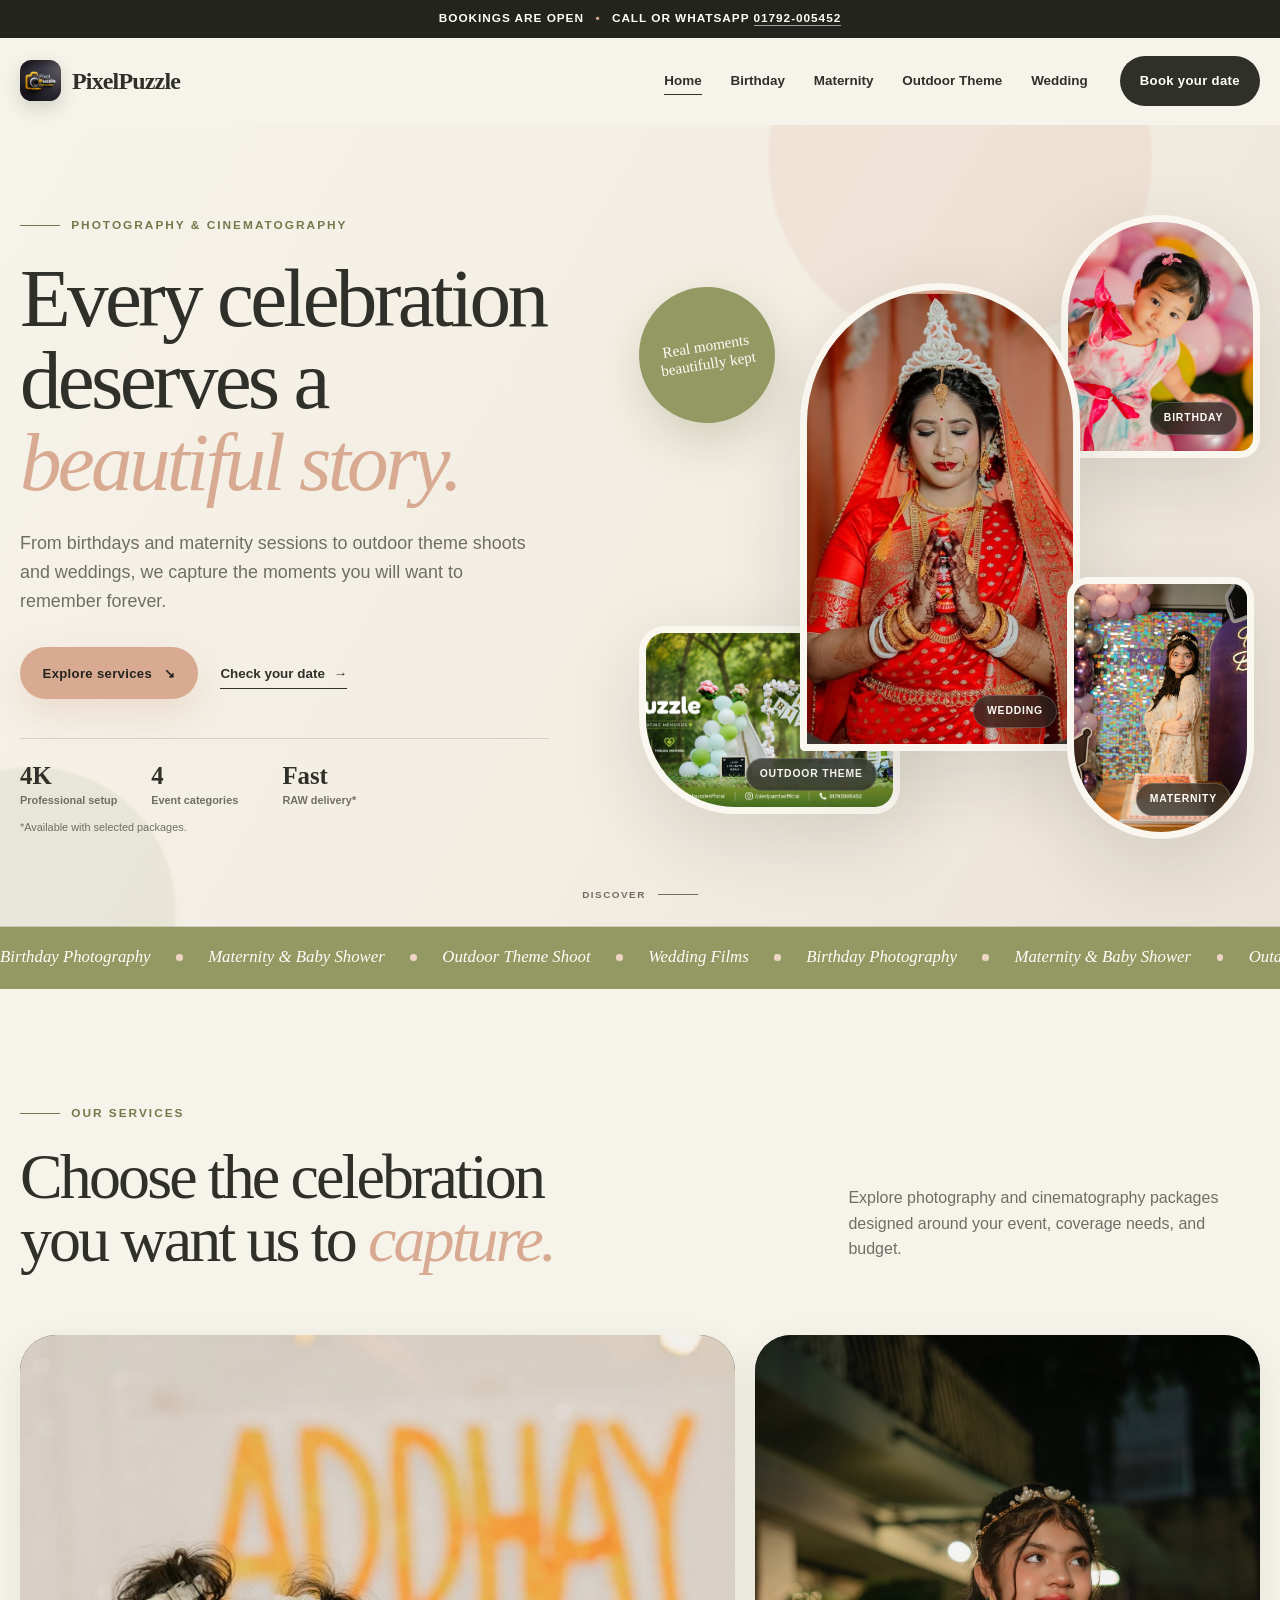
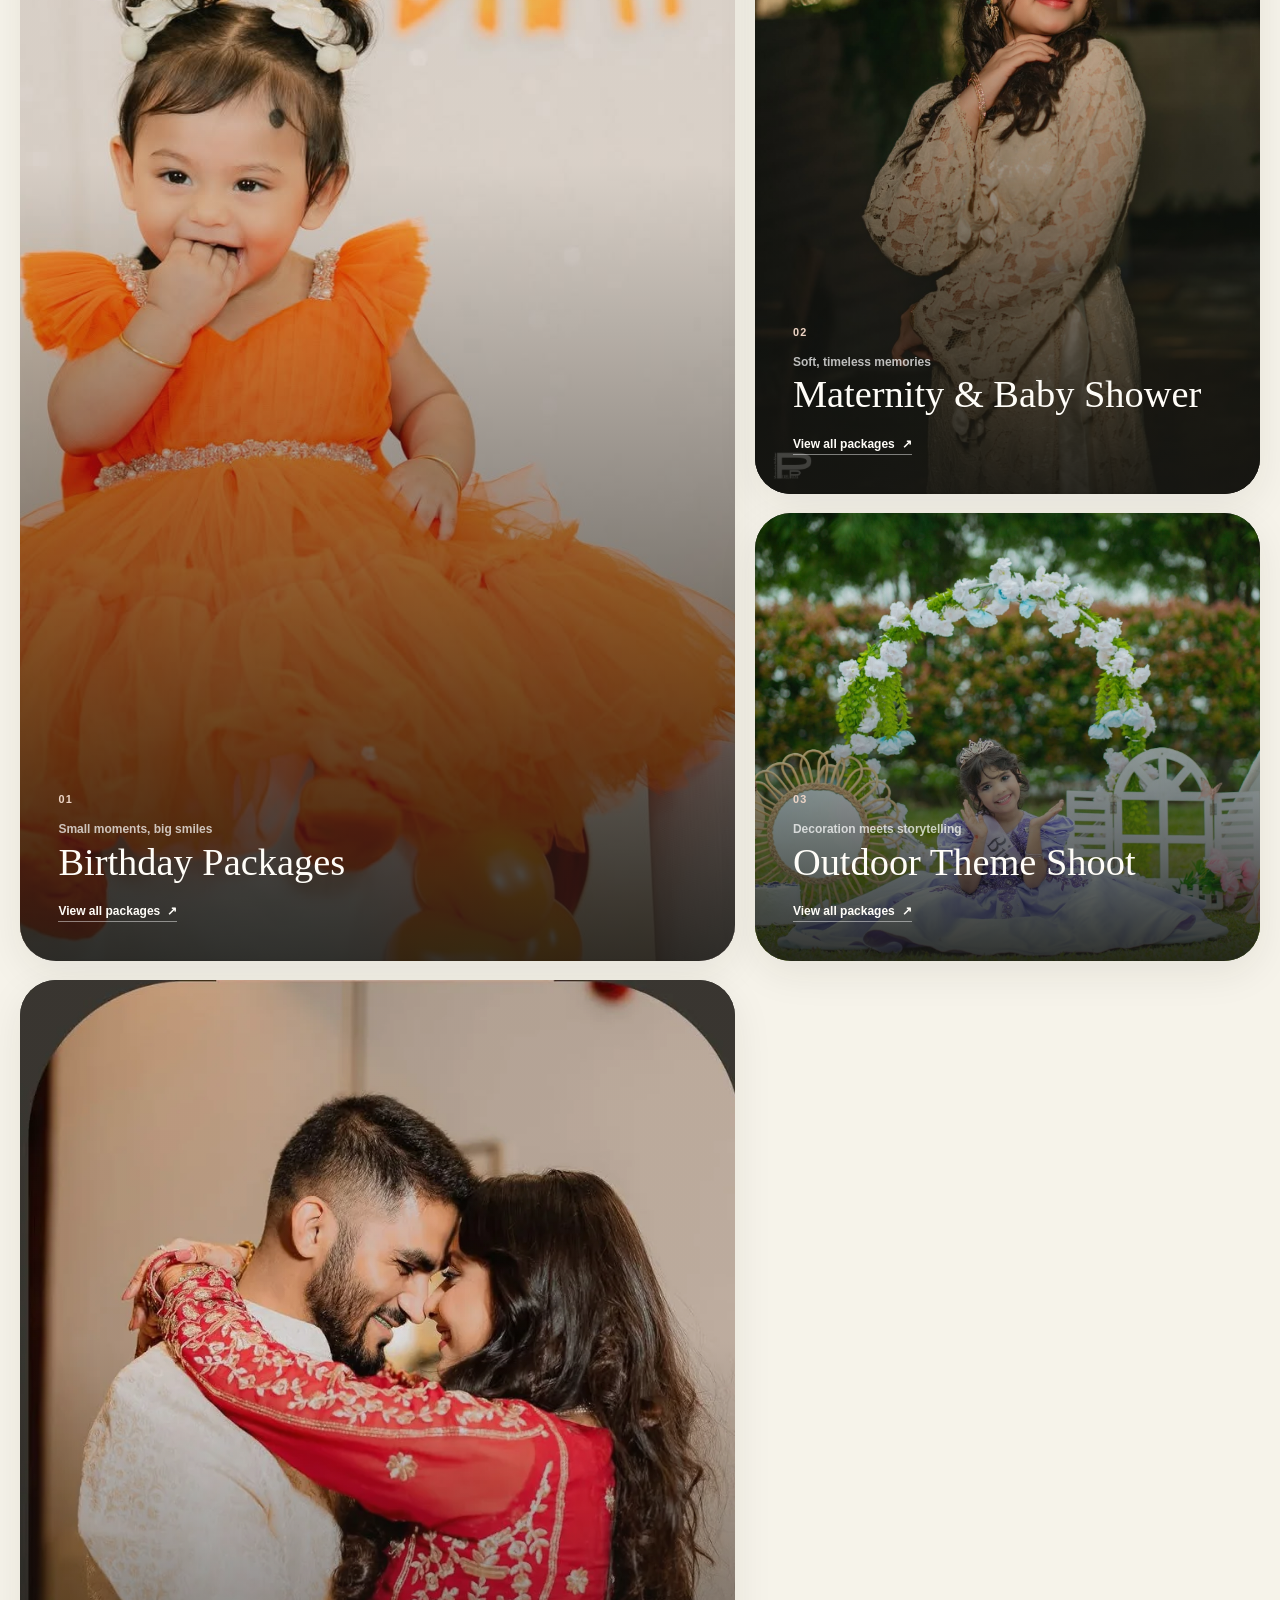
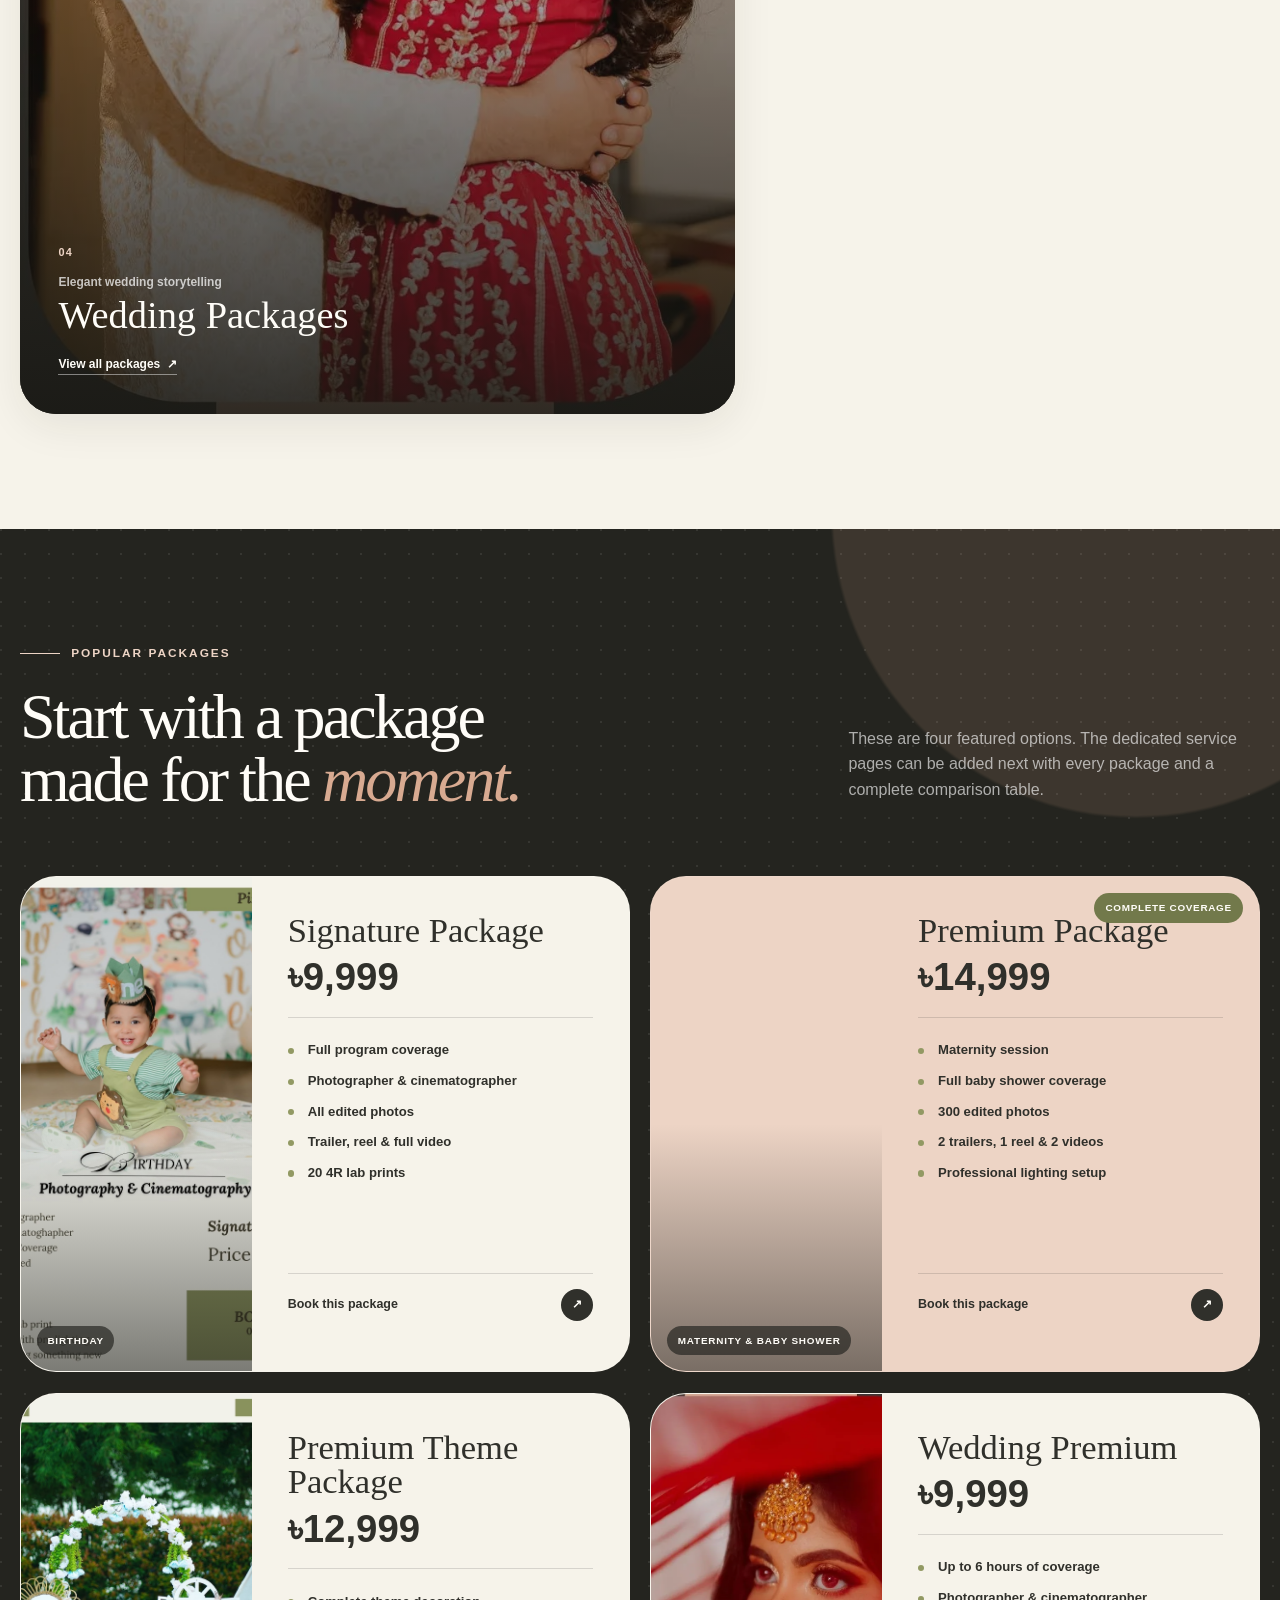
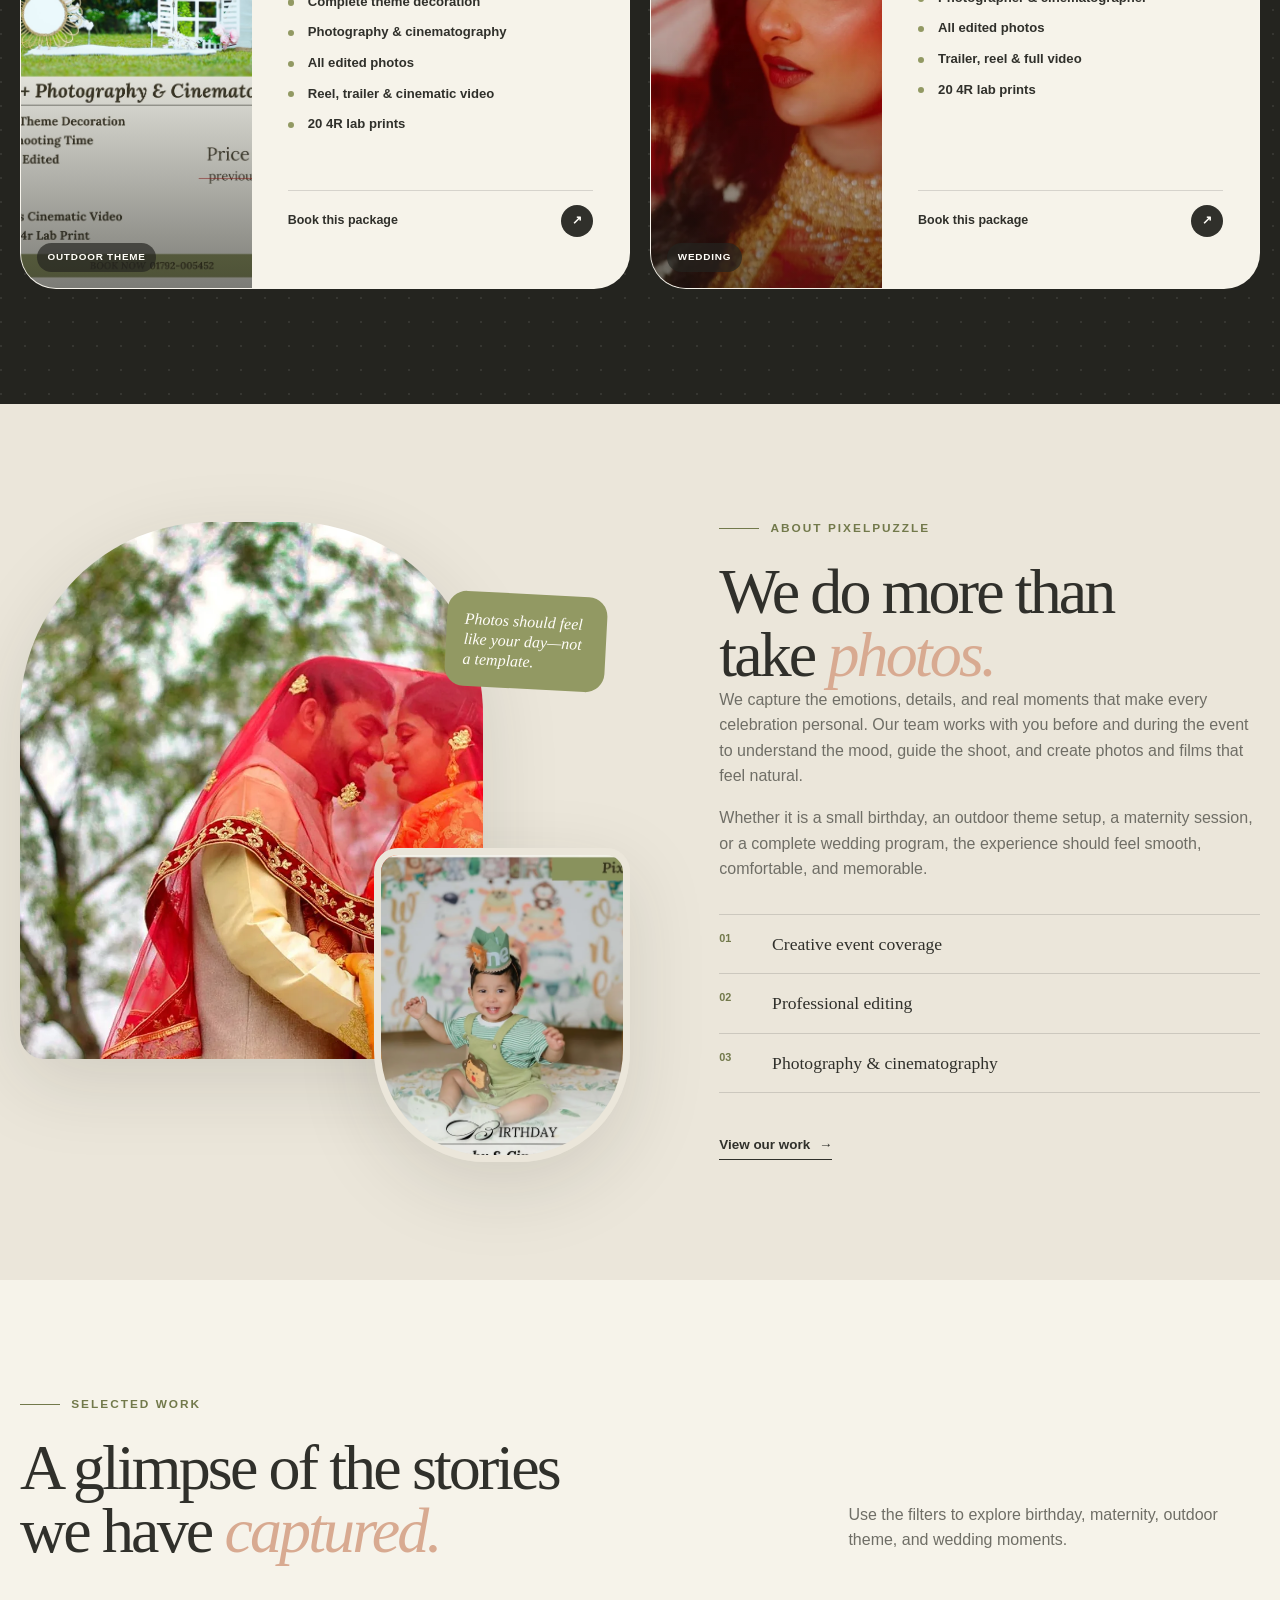
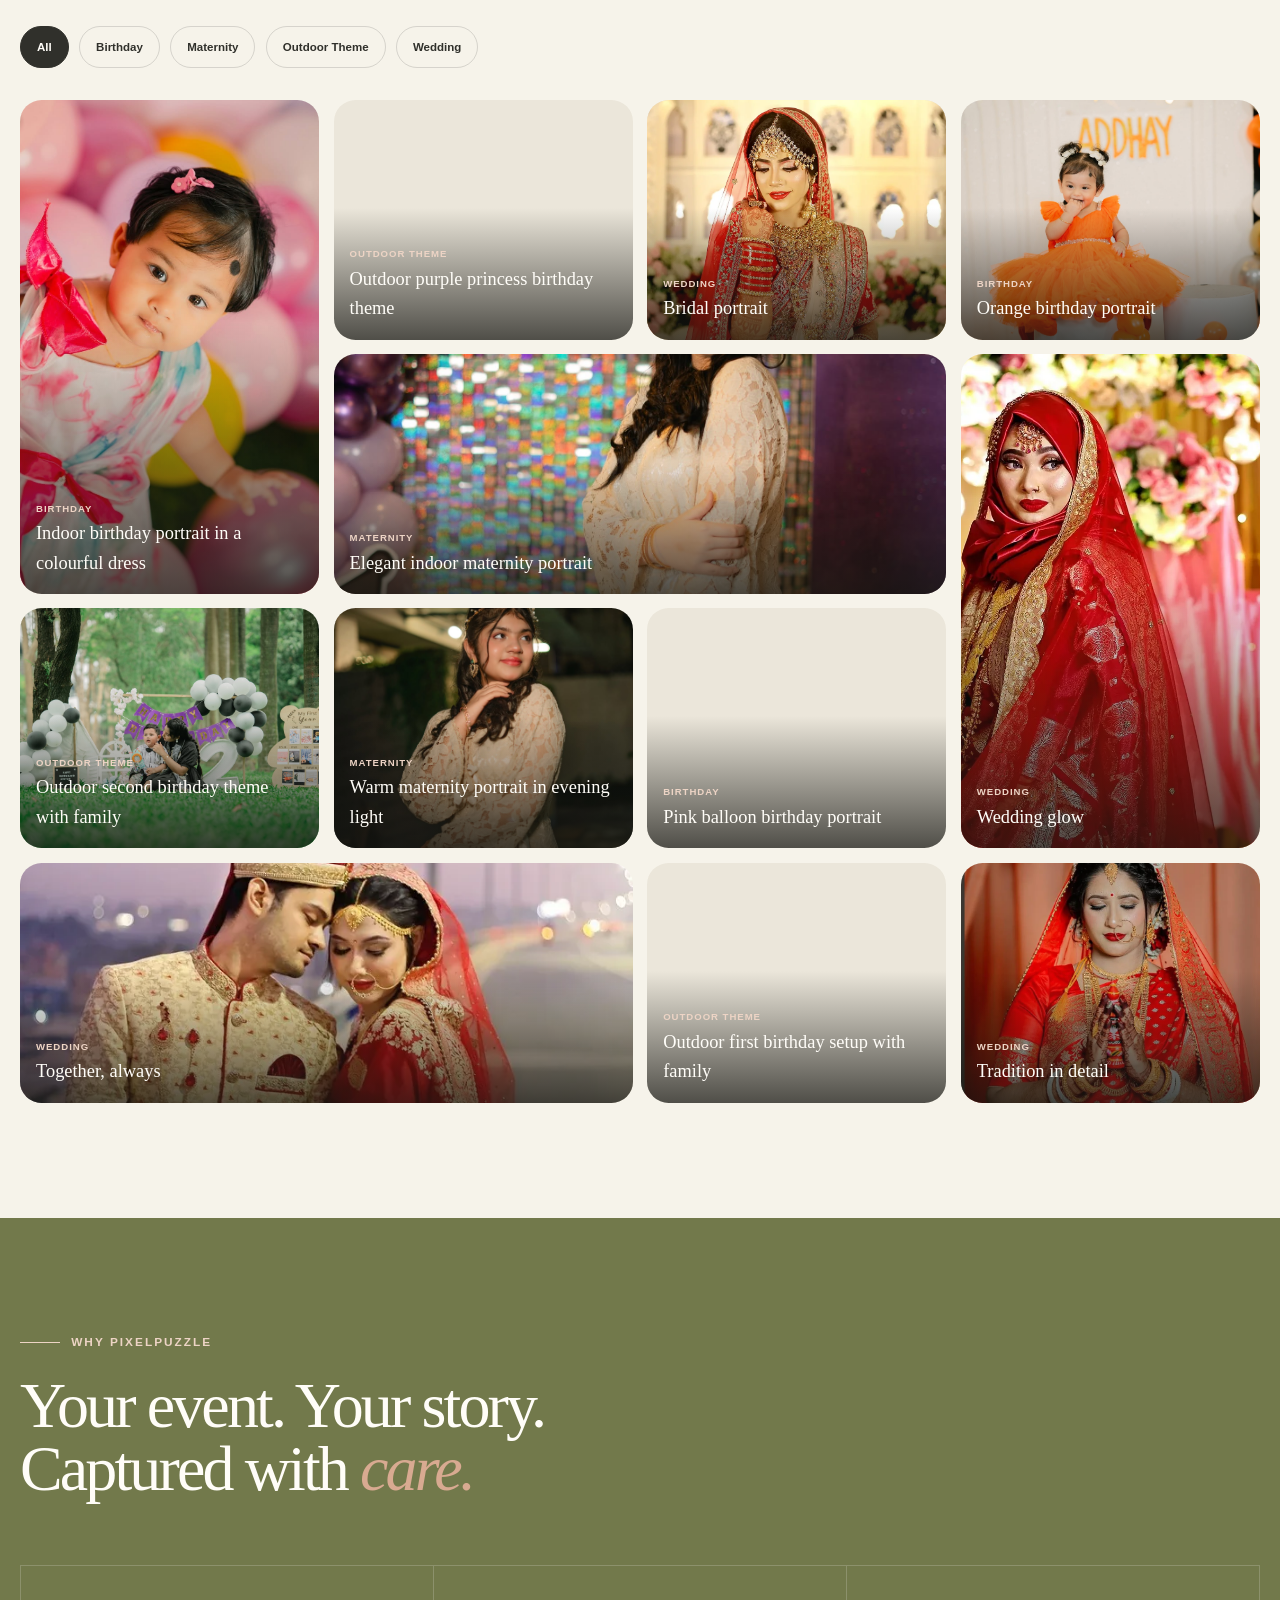
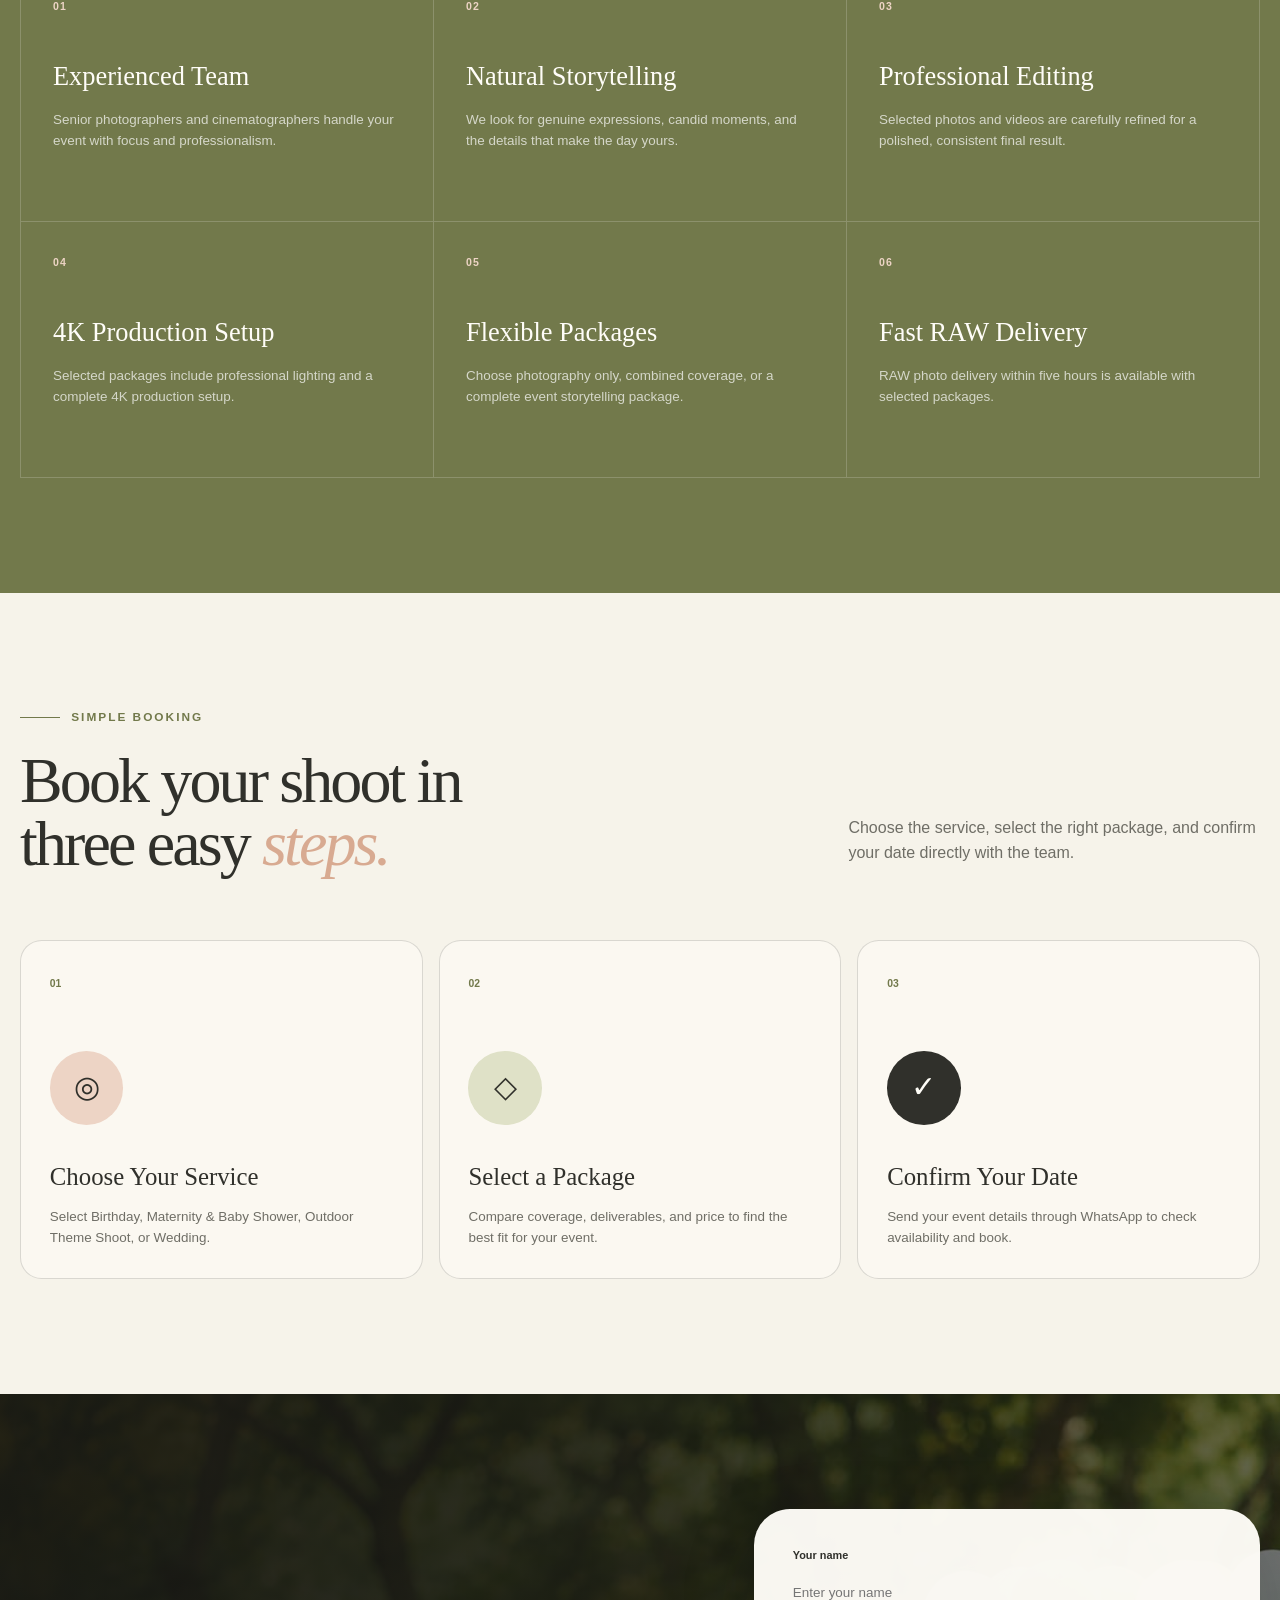
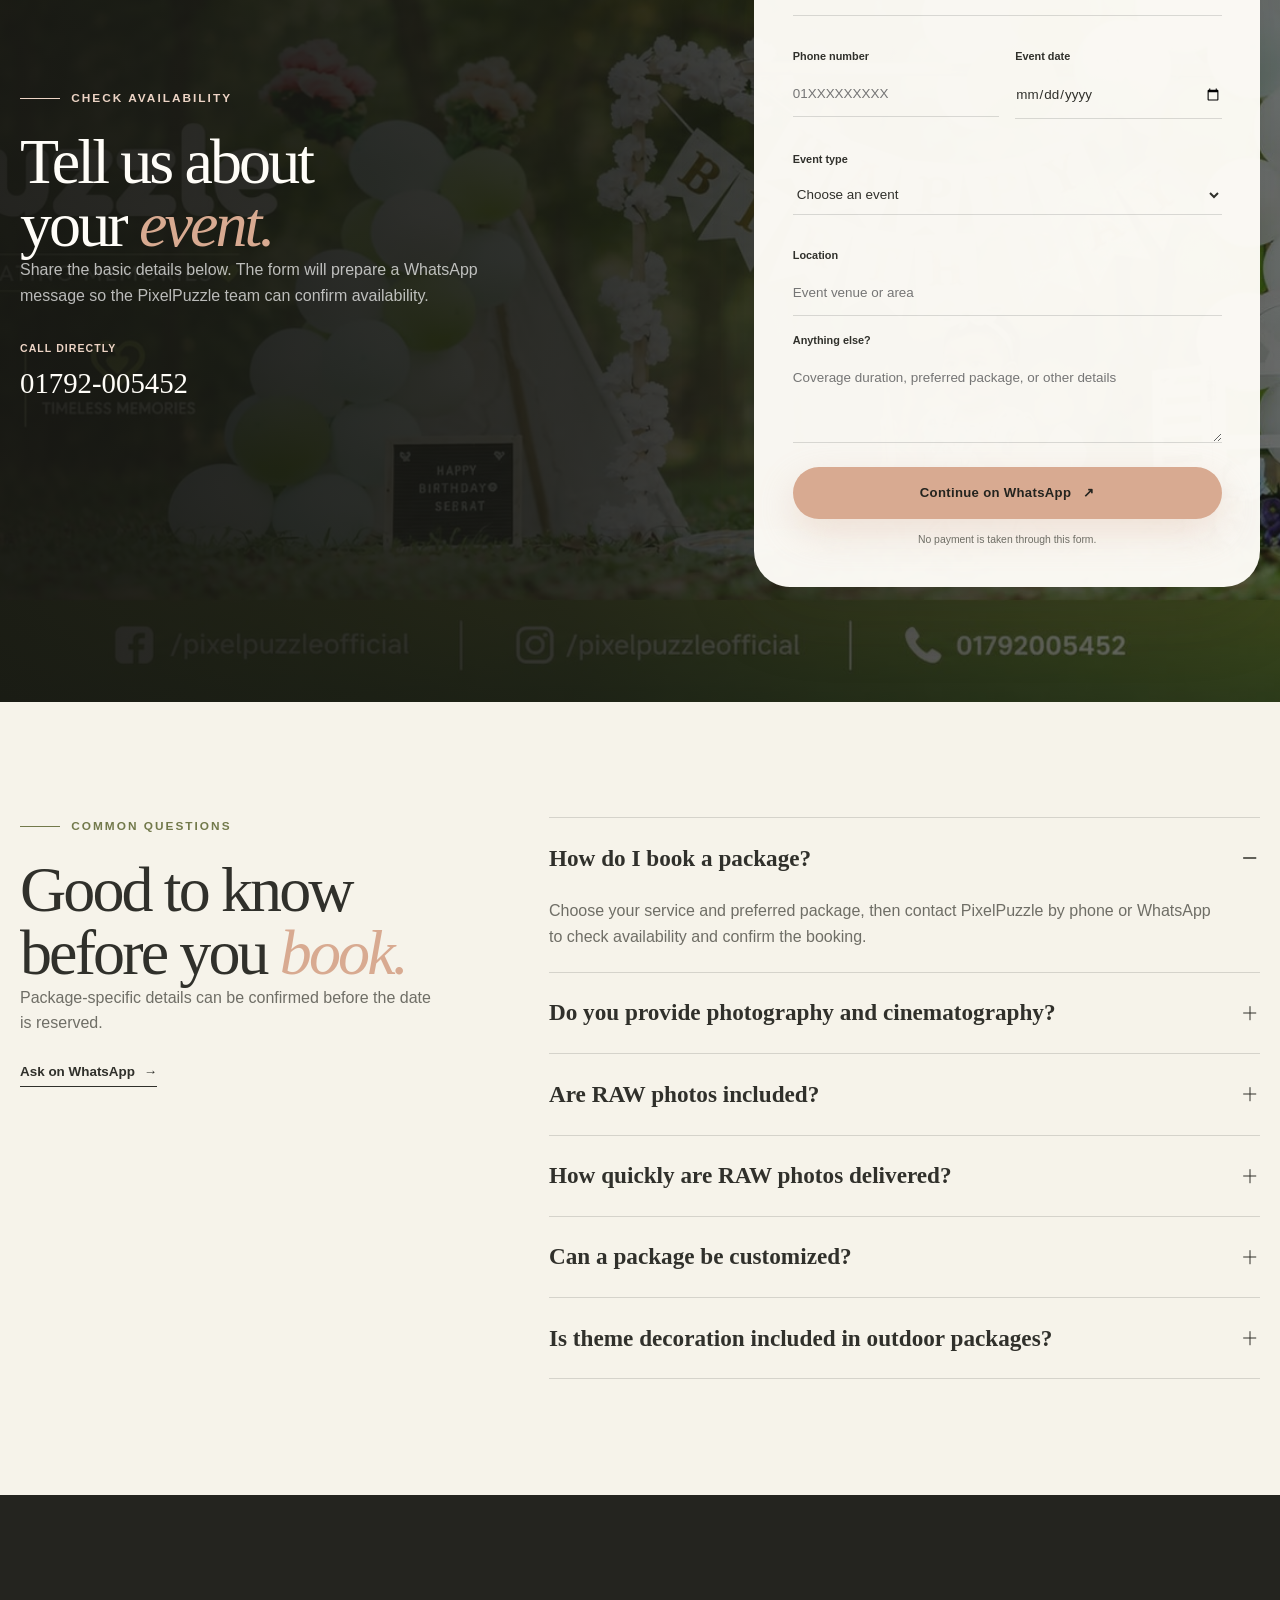
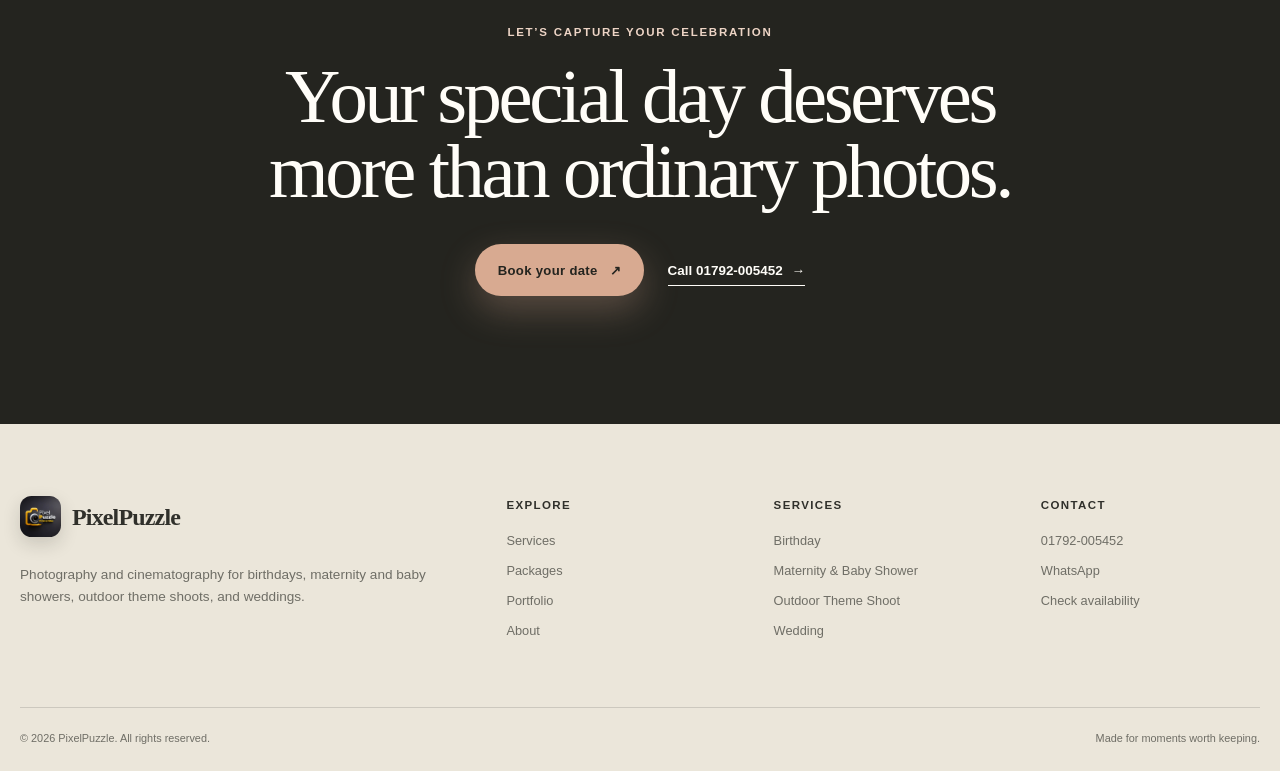
==== index.html @ c3ad9789 "Add files via upload" ====
<!DOCTYPE html>

<html class="no-js" lang="en">
<head>
<meta charset="utf-8"/>
<meta content="width=device-width, initial-scale=1" name="viewport"/>
<meta content="PixelPuzzle offers birthday, maternity, baby shower, outdoor theme shoot, and wedding photography and cinematography packages." name="description"/>
<meta content="#30302b" name="theme-color"/>
<meta content="PixelPuzzle Photography &amp; Cinematography" property="og:title"/>
<meta content="Photography and cinematic coverage for the celebrations you never want to forget." property="og:description"/>
<meta content="website" property="og:type"/>
<meta content="assets/images/photo_0001_1942x809.jpg" property="og:image"/>
<title>PixelPuzzle | Photography &amp; Cinematography</title>
<link href="assets/images/photo_0002_1536x1536.jpg" rel="icon" type="image/jpeg"/>
<link as="image" href="assets/images/photo_0001_1942x809.jpg" rel="preload" type="image/jpeg"/>
<link href="style.css" rel="stylesheet"/>
<script>document.documentElement.classList.remove('no-js');</script>
<script type="application/ld+json">
  {
    "@context": "https://schema.org",
    "@type": "ProfessionalService",
    "name": "PixelPuzzle",
    "description": "Photography and cinematography for birthdays, maternity and baby showers, outdoor theme shoots, and weddings.",
    "telephone": "+8801792005452",
    "areaServed": "Bangladesh",
    "serviceType": [
      "Birthday Photography",
      "Maternity Photography",
      "Baby Shower Photography",
      "Outdoor Theme Shoot",
      "Wedding Photography and Cinematography"
    ]
  }
  </script>
</head>
<body>
<a class="skip-link" href="#main-content">Skip to main content</a>
<div class="announcement-bar">
<p>Bookings are open <span aria-hidden="true">•</span> Call or WhatsApp <a href="tel:+8801792005452">01792-005452</a></p>
</div>
<header class="site-header" id="siteHeader">
<div class="container nav-shell">
<a aria-label="PixelPuzzle home" class="brand" href="index.html">
<img alt="" aria-hidden="true" class="brand-logo-image" height="48" src="assets/images/photo_0002_1536x1536.jpg" width="48"/>
<span class="brand-name">PixelPuzzle</span>
</a>
<nav aria-label="Primary navigation" class="desktop-nav">
<a aria-current="page" href="index.html">Home</a>
<a href="birthday-packages.html">Birthday</a>
<a href="maternity-baby-shower.html">Maternity</a>
<a href="outdoor-theme-shoot.html">Outdoor Theme</a>
<a href="wedding-packages.html">Wedding</a>
</nav>
<a class="button button-small header-cta" href="#booking">Book your date</a>
<button aria-controls="mobileNav" aria-expanded="false" aria-label="Open navigation menu" class="menu-toggle" id="menuToggle" type="button">
<span></span><span></span>
</button>
</div>
<nav aria-label="Mobile navigation" class="mobile-nav" id="mobileNav">
<a aria-current="page" href="index.html">Home</a>
<a href="birthday-packages.html">Birthday</a>
<a href="maternity-baby-shower.html">Maternity</a>
<a href="outdoor-theme-shoot.html">Outdoor Theme</a>
<a href="wedding-packages.html">Wedding</a>
<a class="mobile-nav-cta" href="#booking">Book your date</a>
</nav>
</header>
<main id="main-content">
<section class="hero" id="home">
<div aria-hidden="true" class="hero-orb hero-orb-one"></div>
<div aria-hidden="true" class="hero-orb hero-orb-two"></div>
<div class="container hero-grid">
<div class="hero-copy reveal">
<p class="eyebrow"><span></span> Photography &amp; cinematography</p>
<h1>Every celebration deserves a <em>beautiful story.</em></h1>
<p class="hero-text">From birthdays and maternity sessions to outdoor theme shoots and weddings, we capture the moments you will want to remember forever.</p>
<div class="hero-actions">
<a class="button button-primary" href="#services">Explore services <span aria-hidden="true">↘</span></a>
<a class="text-link" href="#booking">Check your date <span aria-hidden="true">→</span></a>
</div>
<div aria-label="Service highlights" class="hero-trust">
<div><strong>4K</strong><span>Professional setup</span></div>
<div><strong>4</strong><span>Event categories</span></div>
<div><strong>Fast</strong><span>RAW delivery*</span></div>
</div>
<small class="hero-note">*Available with selected packages.</small>
</div>
<div aria-label="PixelPuzzle photography categories" class="hero-gallery reveal delay-1">
<figure class="hero-photo hero-photo-main">
<img alt="Bride in traditional red wedding attire" fetchpriority="high" height="1170" src="assets/images/wedding-03.webp" width="860"/>
<figcaption>Wedding</figcaption>
</figure>
<figure class="hero-photo hero-photo-top">
<img alt="Child smiling during a PixelPuzzle birthday celebration" fetchpriority="high" height="1365" src="assets/images/photo_0068_2048x1365.jpg" width="2048"/>
<figcaption>Birthday</figcaption>
</figure>
<figure class="hero-photo hero-photo-bottom">
<img alt="Elegant indoor maternity portrait by PixelPuzzle" fetchpriority="high" height="2048" src="assets/images/photo_0047_1365x2048.jpg" width="1365"/>
<figcaption>Maternity</figcaption>
</figure>
<figure class="hero-photo hero-photo-wide">
<img alt="PixelPuzzle outdoor birthday theme setup in a green park" fetchpriority="high" height="809" src="assets/images/photo_0001_1942x809.jpg" width="1942"/>
<figcaption>Outdoor theme</figcaption>
</figure>
<span aria-hidden="true" class="hero-stamp">Real moments<br/>beautifully kept</span>
</div>
</div>
<a aria-label="Scroll to services" class="hero-scroll" href="#services"><span>Discover</span><i></i></a>
</section>
<section aria-label="Services offered" class="service-strip">
<div class="service-strip-track">
<span>Birthday Photography</span><i></i>
<span>Maternity &amp; Baby Shower</span><i></i>
<span>Outdoor Theme Shoot</span><i></i>
<span>Wedding Films</span><i></i>
<span>Birthday Photography</span><i></i>
<span>Maternity &amp; Baby Shower</span><i></i>
<span>Outdoor Theme Shoot</span><i></i>
<span>Wedding Films</span><i></i>
</div>
</section>
<section class="section services-section" id="services">
<div class="container">
<div class="section-heading reveal">
<div>
<p class="eyebrow"><span></span> Our services</p>
<h2>Choose the celebration<br/>you want us to <em>capture.</em></h2>
</div>
<p>Explore photography and cinematography packages designed around your event, coverage needs, and budget.</p>
</div>
<div class="service-grid">
<article class="service-card service-card-tall reveal">
<img alt="Child in an orange birthday dress at a PixelPuzzle celebration" decoding="async" height="1365" loading="lazy" src="assets/images/photo_0082_2048x1365.jpg" width="2048"/>
<div class="service-card-shade"></div>
<div class="service-card-content">
<span>01</span>
<p>Small moments, big smiles</p>
<h3>Birthday Packages</h3>
<a href="birthday-packages.html">View all packages <span aria-hidden="true">↗</span></a>
</div>
</article>
<article class="service-card reveal delay-1">
<img alt="Warm indoor maternity portrait by PixelPuzzle" decoding="async" height="2048" loading="lazy" src="assets/images/photo_0054_1365x2048.jpg" width="1365"/>
<div class="service-card-shade"></div>
<div class="service-card-content">
<span>02</span>
<p>Soft, timeless memories</p>
<h3>Maternity &amp; Baby Shower</h3>
<a href="maternity-baby-shower.html">View all packages <span aria-hidden="true">↗</span></a>
</div>
</article>
<article class="service-card reveal delay-2">
<img alt="Outdoor birthday theme portrait with a purple princess setup" decoding="async" height="1365" loading="lazy" src="assets/images/photo_0024_2048x1365.jpg" width="2048"/>
<div class="service-card-shade"></div>
<div class="service-card-content">
<span>03</span>
<p>Decoration meets storytelling</p>
<h3>Outdoor Theme Shoot</h3>
<a href="outdoor-theme-shoot.html">View all packages <span aria-hidden="true">↗</span></a>
</div>
</article>
<article class="service-card service-card-wide reveal delay-3">
<img alt="Couple embracing during a wedding event" height="1240" loading="lazy" src="assets/images/wedding-02.webp" width="858"/>
<div class="service-card-shade"></div>
<div class="service-card-content">
<span>04</span>
<p>Elegant wedding storytelling</p>
<h3>Wedding Packages</h3>
<a href="wedding-packages.html">View all packages <span aria-hidden="true">↗</span></a>
</div>
</article>
</div>
</div>
</section>
<section class="section packages-section" id="featured-packages">
<div aria-hidden="true" class="packages-glow"></div>
<div class="container">
<div class="section-heading section-heading-light reveal">
<div>
<p class="eyebrow eyebrow-light"><span></span> Popular packages</p>
<h2>Start with a package<br/>made for the <em>moment.</em></h2>
</div>
<p>These are four featured options. The dedicated service pages can be added next with every package and a complete comparison table.</p>
</div>
<div class="package-grid">
<article class="package-card reveal" id="birthday-package">
<div class="package-image">
<img alt="PixelPuzzle Birthday Signature Package rate card" decoding="async" height="2048" loading="lazy" src="assets/images/photo_0064_2048x2048.jpg" width="2048"/>
<span>Birthday</span>
</div>
<div class="package-content">
<div class="package-title-row">
<h3>Signature Package</h3>
<strong>৳9,999</strong>
</div>
<ul>
<li>Full program coverage</li>
<li>Photographer &amp; cinematographer</li>
<li>All edited photos</li>
<li>Trailer, reel &amp; full video</li>
<li>20 4R lab prints</li>
</ul>
<button class="package-button" data-package="Birthday Signature Package — ৳9,999" type="button">Book this package <span aria-hidden="true">↗</span></button>
</div>
</article>
<article class="package-card featured-package reveal delay-1" id="maternity-package">
<span class="package-badge">Complete coverage</span>
<div class="package-image">
<img alt="PixelPuzzle Baby Shower and Maternity Premium rate card" decoding="async" height="2048" loading="lazy" src="assets/images/photo_0077_2048x2048.jpg" width="2048"/>
<span>Maternity &amp; Baby Shower</span>
</div>
<div class="package-content">
<div class="package-title-row">
<h3>Premium Package</h3>
<strong>৳14,999</strong>
</div>
<ul>
<li>Maternity session</li>
<li>Full baby shower coverage</li>
<li>300 edited photos</li>
<li>2 trailers, 1 reel &amp; 2 videos</li>
<li>Professional lighting setup</li>
</ul>
<button class="package-button" data-package="Baby Shower &amp; Maternity Premium — ৳14,999" type="button">Book this package <span aria-hidden="true">↗</span></button>
</div>
</article>
<article class="package-card reveal delay-2" id="outdoor-package">
<div class="package-image">
<img alt="PixelPuzzle premium outdoor theme package rate card" decoding="async" height="2048" loading="lazy" src="assets/images/photo_0059_2048x2048.jpg" width="2048"/>
<span>Outdoor Theme</span>
</div>
<div class="package-content">
<div class="package-title-row">
<h3>Premium Theme Package</h3>
<strong>৳12,999</strong>
</div>
<ul>
<li>Complete theme decoration</li>
<li>Photography &amp; cinematography</li>
<li>All edited photos</li>
<li>Reel, trailer &amp; cinematic video</li>
<li>20 4R lab prints</li>
</ul>
<button class="package-button" data-package="Premium Outdoor Theme Package — ৳12,999" type="button">Book this package <span aria-hidden="true">↗</span></button>
</div>
</article>
<article class="package-card reveal delay-3" id="wedding-package">
<div class="package-image">
<img alt="Wedding portrait photography" height="1165" loading="lazy" src="assets/images/wedding-01.webp" width="858"/>
<span>Wedding</span>
</div>
<div class="package-content">
<div class="package-title-row">
<h3>Wedding Premium</h3>
<strong>৳9,999</strong>
</div>
<ul>
<li>Up to 6 hours of coverage</li>
<li>Photographer &amp; cinematographer</li>
<li>All edited photos</li>
<li>Trailer, reel &amp; full video</li>
<li>20 4R lab prints</li>
</ul>
<button class="package-button" data-package="Wedding Premium — ৳9,999" type="button">Book this package <span aria-hidden="true">↗</span></button>
</div>
</article>
</div>
</div>
</section>
<section class="section about-section" id="about">
<div class="container about-grid">
<div class="about-images reveal">
<figure class="about-image-large"><img alt="Wedding couple sharing a quiet moment" height="934" loading="lazy" src="assets/images/portfolio-wedding-01.webp" width="1400"/></figure>
<figure class="about-image-small"><img alt="Smiling child at a birthday shoot" height="1250" loading="lazy" src="assets/images/birthday-01.webp" width="1188"/></figure>
<span class="about-caption">Photos should feel like your day—not a template.</span>
</div>
<div class="about-copy reveal delay-1">
<p class="eyebrow"><span></span> About PixelPuzzle</p>
<h2>We do more than<br/>take <em>photos.</em></h2>
<p>We capture the emotions, details, and real moments that make every celebration personal. Our team works with you before and during the event to understand the mood, guide the shoot, and create photos and films that feel natural.</p>
<p>Whether it is a small birthday, an outdoor theme setup, a maternity session, or a complete wedding program, the experience should feel smooth, comfortable, and memorable.</p>
<div class="about-points">
<div><span>01</span><strong>Creative event coverage</strong></div>
<div><span>02</span><strong>Professional editing</strong></div>
<div><span>03</span><strong>Photography &amp; cinematography</strong></div>
</div>
<a class="text-link dark-link" href="#portfolio">View our work <span aria-hidden="true">→</span></a>
</div>
</div>
</section>
<section class="section portfolio-section" id="portfolio">
<div class="container">
<div class="section-heading reveal">
<div>
<p class="eyebrow"><span></span> Selected work</p>
<h2>A glimpse of the stories<br/>we have <em>captured.</em></h2>
</div>
<p>Use the filters to explore birthday, maternity, outdoor theme, and wedding moments.</p>
</div>
<div aria-label="Filter portfolio" class="portfolio-toolbar reveal" role="group">
<button aria-pressed="true" class="filter-button active" data-filter="all" type="button">All</button>
<button aria-pressed="false" class="filter-button" data-filter="birthday" type="button">Birthday</button>
<button aria-pressed="false" class="filter-button" data-filter="maternity" type="button">Maternity</button>
<button aria-pressed="false" class="filter-button" data-filter="outdoor" type="button">Outdoor Theme</button>
<button aria-pressed="false" class="filter-button" data-filter="wedding" type="button">Wedding</button>
</div>
<div aria-live="polite" class="portfolio-grid" id="portfolioGrid">
<figure class="portfolio-item portfolio-item-tall reveal" data-category="birthday">
<img alt="Indoor birthday portrait in a colourful dress" decoding="async" height="1365" loading="lazy" src="assets/images/photo_0068_2048x1365.jpg" width="2048"/>
<figcaption><span>Birthday</span><strong>Indoor birthday portrait in a colourful dress</strong></figcaption>
</figure>
<figure class="portfolio-item reveal delay-1" data-category="outdoor">
<img alt="Outdoor purple princess birthday theme" decoding="async" height="1365" loading="lazy" src="assets/images/photo_0018_2048x1365.jpg" width="2048"/>
<figcaption><span>Outdoor Theme</span><strong>Outdoor purple princess birthday theme</strong></figcaption>
</figure>
<figure class="portfolio-item reveal delay-2" data-category="wedding">
<img alt="Bride wearing traditional wedding jewelry" height="1400" loading="lazy" src="assets/images/portfolio-wedding-02.webp" width="933"/>
<figcaption><span>Wedding</span><strong>Bridal portrait</strong></figcaption>
</figure>
<figure class="portfolio-item portfolio-item-wide reveal" data-category="maternity">
<img alt="Elegant indoor maternity portrait" decoding="async" height="2048" loading="lazy" src="assets/images/photo_0047_1365x2048.jpg" width="1365"/>
<figcaption><span>Maternity</span><strong>Elegant indoor maternity portrait</strong></figcaption>
</figure>
<figure class="portfolio-item reveal delay-1" data-category="birthday">
<img alt="Orange birthday portrait" decoding="async" height="1365" loading="lazy" src="assets/images/photo_0082_2048x1365.jpg" width="2048"/>
<figcaption><span>Birthday</span><strong>Orange birthday portrait</strong></figcaption>
</figure>
<figure class="portfolio-item portfolio-item-tall reveal delay-2" data-category="wedding">
<img alt="Bride in red wedding attire" height="934" loading="lazy" src="assets/images/portfolio-wedding-03.webp" width="1400"/>
<figcaption><span>Wedding</span><strong>Wedding glow</strong></figcaption>
</figure>
<figure class="portfolio-item reveal" data-category="outdoor">
<img alt="Outdoor second birthday theme with family" decoding="async" height="1365" loading="lazy" src="assets/images/photo_0093_2048x1365.jpg" width="2048"/>
<figcaption><span>Outdoor Theme</span><strong>Outdoor second birthday theme with family</strong></figcaption>
</figure>
<figure class="portfolio-item reveal delay-1" data-category="maternity">
<img alt="Warm maternity portrait in evening light" decoding="async" height="2048" loading="lazy" src="assets/images/photo_0054_1365x2048.jpg" width="1365"/>
<figcaption><span>Maternity</span><strong>Warm maternity portrait in evening light</strong></figcaption>
</figure>
<figure class="portfolio-item portfolio-item-wide reveal delay-2" data-category="wedding">
<img alt="Wedding couple standing together" height="1024" loading="lazy" src="assets/images/portfolio-wedding-04.webp" width="683"/>
<figcaption><span>Wedding</span><strong>Together, always</strong></figcaption>
</figure>
<figure class="portfolio-item reveal" data-category="birthday">
<img alt="Pink balloon birthday portrait" decoding="async" height="1365" loading="lazy" src="assets/images/photo_0146_2048x1365.jpg" width="2048"/>
<figcaption><span>Birthday</span><strong>Pink balloon birthday portrait</strong></figcaption>
</figure>
<figure class="portfolio-item reveal delay-1" data-category="outdoor">
<img alt="Outdoor first birthday setup with family" decoding="async" height="1365" loading="lazy" src="assets/images/photo_0169_2048x1365.jpg" width="2048"/>
<figcaption><span>Outdoor Theme</span><strong>Outdoor first birthday setup with family</strong></figcaption>
</figure>
<figure class="portfolio-item reveal delay-2" data-category="wedding">
<img alt="Traditional Hindu bridal portrait" height="1170" loading="lazy" src="assets/images/wedding-03.webp" width="860"/>
<figcaption><span>Wedding</span><strong>Tradition in detail</strong></figcaption>
</figure>
</div>
</div>
</section>
<section class="section benefits-section">
<div class="container">
<div class="benefits-heading reveal">
<p class="eyebrow eyebrow-light"><span></span> Why PixelPuzzle</p>
<h2>Your event. Your story.<br/>Captured with <em>care.</em></h2>
</div>
<div class="benefit-grid">
<article class="benefit-card reveal"><span>01</span><h3>Experienced Team</h3><p>Senior photographers and cinematographers handle your event with focus and professionalism.</p></article>
<article class="benefit-card reveal delay-1"><span>02</span><h3>Natural Storytelling</h3><p>We look for genuine expressions, candid moments, and the details that make the day yours.</p></article>
<article class="benefit-card reveal delay-2"><span>03</span><h3>Professional Editing</h3><p>Selected photos and videos are carefully refined for a polished, consistent final result.</p></article>
<article class="benefit-card reveal"><span>04</span><h3>4K Production Setup</h3><p>Selected packages include professional lighting and a complete 4K production setup.</p></article>
<article class="benefit-card reveal delay-1"><span>05</span><h3>Flexible Packages</h3><p>Choose photography only, combined coverage, or a complete event storytelling package.</p></article>
<article class="benefit-card reveal delay-2"><span>06</span><h3>Fast RAW Delivery</h3><p>RAW photo delivery within five hours is available with selected packages.</p></article>
</div>
</div>
</section>
<section class="section process-section">
<div class="container">
<div class="section-heading reveal">
<div>
<p class="eyebrow"><span></span> Simple booking</p>
<h2>Book your shoot in<br/>three easy <em>steps.</em></h2>
</div>
<p>Choose the service, select the right package, and confirm your date directly with the team.</p>
</div>
<div class="process-grid">
<article class="process-card reveal">
<span>01</span>
<div aria-hidden="true" class="process-icon">◎</div>
<h3>Choose Your Service</h3>
<p>Select Birthday, Maternity &amp; Baby Shower, Outdoor Theme Shoot, or Wedding.</p>
</article>
<article class="process-card reveal delay-1">
<span>02</span>
<div aria-hidden="true" class="process-icon">◇</div>
<h3>Select a Package</h3>
<p>Compare coverage, deliverables, and price to find the best fit for your event.</p>
</article>
<article class="process-card reveal delay-2">
<span>03</span>
<div aria-hidden="true" class="process-icon">✓</div>
<h3>Confirm Your Date</h3>
<p>Send your event details through WhatsApp to check availability and book.</p>
</article>
</div>
</div>
</section>
<section class="booking-section" id="booking">
<div aria-hidden="true" class="booking-image">
<img alt="" decoding="async" height="809" loading="lazy" src="assets/images/photo_0001_1942x809.jpg" width="1942"/>
</div>
<div aria-hidden="true" class="booking-shade"></div>
<div class="container booking-layout">
<div class="booking-copy reveal">
<p class="eyebrow eyebrow-light"><span></span> Check availability</p>
<h2>Tell us about<br/>your <em>event.</em></h2>
<p>Share the basic details below. The form will prepare a WhatsApp message so the PixelPuzzle team can confirm availability.</p>
<a class="booking-phone" href="tel:+8801792005452"><span>Call directly</span><strong>01792-005452</strong></a>
</div>
<form class="booking-form reveal delay-1" id="bookingForm" novalidate="">
<div class="form-row">
<label for="fullName">Your name</label>
<input autocomplete="name" id="fullName" name="fullName" placeholder="Enter your name" required="" type="text"/>
<small class="field-error" data-error-for="fullName"></small>
</div>
<div class="form-grid-two">
<div class="form-row">
<label for="phone">Phone number</label>
<input autocomplete="tel" id="phone" inputmode="tel" name="phone" placeholder="01XXXXXXXXX" required="" type="tel"/>
<small class="field-error" data-error-for="phone"></small>
</div>
<div class="form-row">
<label for="eventDate">Event date</label>
<input id="eventDate" name="eventDate" required="" type="date"/>
<small class="field-error" data-error-for="eventDate"></small>
</div>
</div>
<div class="form-row">
<label for="eventType">Event type</label>
<select id="eventType" name="eventType" required="">
<option value="">Choose an event</option>
<option>Birthday</option>
<option>Maternity &amp; Baby Shower</option>
<option>Outdoor Theme Shoot</option>
<option>Wedding</option>
</select>
<small class="field-error" data-error-for="eventType"></small>
</div>
<div class="form-row">
<label for="eventLocation">Location</label>
<input autocomplete="street-address" id="eventLocation" name="eventLocation" placeholder="Event venue or area" type="text"/>
</div>
<div class="form-row">
<label for="message">Anything else?</label>
<textarea id="message" name="message" placeholder="Coverage duration, preferred package, or other details" rows="3"></textarea>
</div>
<button class="button button-primary button-full" type="submit">Continue on WhatsApp <span aria-hidden="true">↗</span></button>
<p class="form-note">No payment is taken through this form.</p>
</form>
</div>
</section>
<section class="section faq-section" id="faq">
<div class="container faq-layout">
<div class="faq-heading reveal">
<p class="eyebrow"><span></span> Common questions</p>
<h2>Good to know<br/>before you <em>book.</em></h2>
<p>Package-specific details can be confirmed before the date is reserved.</p>
<a class="text-link dark-link" href="https://wa.me/8801792005452?text=Hello%20PixelPuzzle%2C%20I%20have%20a%20question%20about%20your%20packages." rel="noopener" target="_blank">Ask on WhatsApp <span aria-hidden="true">→</span></a>
</div>
<div class="faq-list reveal delay-1">
<article class="faq-item">
<h3><button aria-expanded="true" type="button"><span>How do I book a package?</span><i aria-hidden="true"></i></button></h3>
<div class="faq-answer"><p>Choose your service and preferred package, then contact PixelPuzzle by phone or WhatsApp to check availability and confirm the booking.</p></div>
</article>
<article class="faq-item">
<h3><button aria-expanded="false" type="button"><span>Do you provide photography and cinematography?</span><i aria-hidden="true"></i></button></h3>
<div class="faq-answer" hidden=""><p>Yes. There are photography-only options as well as combined photography and cinematography packages.</p></div>
</article>
<article class="faq-item">
<h3><button aria-expanded="false" type="button"><span>Are RAW photos included?</span><i aria-hidden="true"></i></button></h3>
<div class="faq-answer" hidden=""><p>RAW photo delivery is included in selected packages. Confirm the exact deliverables for your chosen package before booking.</p></div>
</article>
<article class="faq-item">
<h3><button aria-expanded="false" type="button"><span>How quickly are RAW photos delivered?</span><i aria-hidden="true"></i></button></h3>
<div class="faq-answer" hidden=""><p>Packages that mention fast RAW delivery provide the files within five hours after coverage ends, subject to the agreed delivery method.</p></div>
</article>
<article class="faq-item">
<h3><button aria-expanded="false" type="button"><span>Can a package be customized?</span><i aria-hidden="true"></i></button></h3>
<div class="faq-answer" hidden=""><p>You can share your event duration, location, and coverage needs. Customization depends on the event and team availability.</p></div>
</article>
<article class="faq-item">
<h3><button aria-expanded="false" type="button"><span>Is theme decoration included in outdoor packages?</span><i aria-hidden="true"></i></button></h3>
<div class="faq-answer" hidden=""><p>Yes. The listed Outdoor Theme Shoot packages include theme decoration according to the package selected.</p></div>
</article>
</div>
</div>
</section>
<section class="final-cta">
<div class="container final-cta-inner reveal">
<p>Let’s capture your celebration</p>
<h2>Your special day deserves<br/>more than ordinary photos.</h2>
<div>
<a class="button button-primary" href="#booking">Book your date <span aria-hidden="true">↗</span></a>
<a class="text-link light-link" href="tel:+8801792005452">Call 01792-005452 <span aria-hidden="true">→</span></a>
</div>
</div>
</section>
</main>
<footer class="site-footer">
<div class="container footer-grid">
<div class="footer-brand">
<a aria-label="PixelPuzzle home" class="brand brand-footer" href="index.html">
<img alt="" aria-hidden="true" class="brand-logo-image" height="48" src="assets/images/photo_0002_1536x1536.jpg" width="48"/>
<span class="brand-name">PixelPuzzle</span>
</a>
<p>Photography and cinematography for birthdays, maternity and baby showers, outdoor theme shoots, and weddings.</p>
</div>
<div>
<h3>Explore</h3>
<a href="#services">Services</a>
<a href="#featured-packages">Packages</a>
<a href="#portfolio">Portfolio</a>
<a href="#about">About</a>
</div>
<div>
<h3>Services</h3>
<a href="birthday-packages.html">Birthday</a>
<a href="maternity-baby-shower.html">Maternity &amp; Baby Shower</a>
<a href="outdoor-theme-shoot.html">Outdoor Theme Shoot</a>
<a href="wedding-packages.html">Wedding</a>
</div>
<div>
<h3>Contact</h3>
<a href="tel:+8801792005452">01792-005452</a>
<a href="https://wa.me/8801792005452" rel="noopener" target="_blank">WhatsApp</a>
<a href="#booking">Check availability</a>
</div>
</div>
<div class="container footer-bottom">
<p>© <span id="currentYear"></span> PixelPuzzle. All rights reserved.</p>
<p>Made for moments worth keeping.</p>
</div>
</footer>
<div aria-label="Quick contact" class="mobile-sticky-actions">
<a href="tel:+8801792005452">Call now</a>
<a href="https://wa.me/8801792005452?text=Hello%20PixelPuzzle%2C%20I%20want%20to%20check%20availability." rel="noopener" target="_blank">WhatsApp</a>
</div>
<script src="script.js"></script>
</body>
</html>
---- style.css ----
:root {
  --ink: #30302b;
  --ink-deep: #24241f;
  --paper: #f6f3ea;
  --paper-soft: #ebe6da;
  --white: #fffdf8;
  --peach: #d8aa91;
  --peach-light: #edd4c5;
  --olive: #929963;
  --olive-dark: #72794b;
  --muted: #6f6e66;
  --line: rgba(48, 48, 43, 0.16);
  --shadow: 0 24px 80px rgba(37, 36, 31, 0.13);
  --radius-lg: 2.25rem;
  --radius-md: 1.35rem;
  --container: 1240px;
  --serif: Georgia, "Times New Roman", serif;
  --sans: Inter, ui-sans-serif, -apple-system, BlinkMacSystemFont, "Segoe UI", sans-serif;
}

* {
  box-sizing: border-box;
}

html {
  scroll-behavior: smooth;
  scroll-padding-top: 7rem;
}

body {
  margin: 0;
  color: var(--ink);
  background: var(--paper);
  font-family: var(--sans);
  line-height: 1.6;
  overflow-x: hidden;
}

body.menu-open {
  overflow: hidden;
}

img {
  display: block;
  width: 100%;
  height: auto;
}

button,
input,
select,
textarea {
  font: inherit;
}

button,
a {
  -webkit-tap-highlight-color: transparent;
}

a {
  color: inherit;
  text-decoration: none;
}

button {
  color: inherit;
}

h1,
h2,
h3,
p {
  margin-top: 0;
}

h1,
h2 {
  font-family: var(--serif);
  font-weight: 400;
  letter-spacing: -0.045em;
  line-height: 0.98;
}

h1 em,
h2 em {
  color: var(--peach);
  font-weight: 400;
}

.container {
  width: min(calc(100% - 2.5rem), var(--container));
  margin-inline: auto;
}

.section {
  padding: clamp(5.5rem, 9vw, 9rem) 0;
}

.skip-link {
  position: fixed;
  top: 1rem;
  left: 1rem;
  z-index: 1000;
  transform: translateY(-150%);
  padding: 0.75rem 1rem;
  color: var(--white);
  background: var(--ink);
  border-radius: 0.5rem;
}

.skip-link:focus {
  transform: translateY(0);
}

.announcement-bar {
  min-height: 2.35rem;
  display: grid;
  place-items: center;
  padding: 0.45rem 1rem;
  color: var(--white);
  background: var(--ink-deep);
  font-size: 0.74rem;
  font-weight: 700;
  letter-spacing: 0.08em;
  text-align: center;
  text-transform: uppercase;
}

.announcement-bar p {
  margin: 0;
}

.announcement-bar span {
  margin: 0 0.45rem;
  color: var(--peach);
}

.announcement-bar a {
  border-bottom: 1px solid rgba(255, 255, 255, 0.55);
}

.site-header {
  position: sticky;
  top: 0;
  z-index: 100;
  background: rgba(246, 243, 234, 0.88);
  border-bottom: 1px solid transparent;
  backdrop-filter: blur(16px);
  transition: background 0.25s ease, border-color 0.25s ease, box-shadow 0.25s ease;
}

.site-header.scrolled {
  background: rgba(255, 253, 248, 0.96);
  border-color: var(--line);
  box-shadow: 0 12px 40px rgba(35, 34, 29, 0.06);
}

.nav-shell {
  min-height: 5.4rem;
  display: flex;
  align-items: center;
  gap: 2rem;
}

.brand {
  display: inline-flex;
  align-items: center;
  gap: 0.7rem;
  flex: 0 0 auto;
}

.brand-mark {
  width: 1.55rem;
  height: 1.55rem;
  display: grid;
  grid-template-columns: repeat(2, 1fr);
  gap: 0.18rem;
  transform: rotate(7deg);
}

.brand-mark i {
  display: block;
  border-radius: 0.2rem;
  background: var(--olive);
}

.brand-mark i:nth-child(2),
.brand-mark i:nth-child(3) {
  background: var(--peach);
}

.brand-name {
  font-family: var(--serif);
  font-size: 1.5rem;
  font-weight: 700;
  letter-spacing: -0.035em;
}

.desktop-nav {
  display: flex;
  align-items: center;
  gap: 1.8rem;
  margin-left: auto;
}

.desktop-nav a {
  position: relative;
  padding: 0.5rem 0;
  font-size: 0.84rem;
  font-weight: 700;
}

.desktop-nav a::after {
  content: "";
  position: absolute;
  right: 0;
  bottom: 0.3rem;
  left: 0;
  height: 1px;
  background: var(--ink);
  transform: scaleX(0);
  transform-origin: right;
  transition: transform 0.25s ease;
}

.desktop-nav a:hover::after,
.desktop-nav a:focus-visible::after {
  transform: scaleX(1);
  transform-origin: left;
}

.button {
  min-height: 3.25rem;
  display: inline-flex;
  align-items: center;
  justify-content: center;
  gap: 0.75rem;
  padding: 0.85rem 1.35rem;
  border: 1px solid transparent;
  border-radius: 999px;
  font-size: 0.82rem;
  font-weight: 800;
  letter-spacing: 0.025em;
  cursor: pointer;
  transition: transform 0.25s ease, box-shadow 0.25s ease, background 0.25s ease;
}

.button:hover,
.button:focus-visible {
  transform: translateY(-2px);
}

.button-small {
  min-height: 2.85rem;
  padding-inline: 1.2rem;
  color: var(--white);
  background: var(--ink);
}

.button-primary {
  color: var(--ink-deep);
  background: var(--peach);
  box-shadow: 0 14px 36px rgba(216, 170, 145, 0.3);
}

.button-primary:hover,
.button-primary:focus-visible {
  background: #e2b79f;
  box-shadow: 0 18px 42px rgba(216, 170, 145, 0.38);
}

.button-full {
  width: 100%;
  border: 0;
}

.menu-toggle {
  width: 2.8rem;
  height: 2.8rem;
  display: none;
  place-items: center;
  margin-left: auto;
  padding: 0;
  border: 1px solid var(--line);
  border-radius: 50%;
  background: transparent;
  cursor: pointer;
}

.menu-toggle span {
  position: absolute;
  width: 1rem;
  height: 1.5px;
  background: var(--ink);
  transition: transform 0.25s ease;
}

.menu-toggle span:first-child {
  transform: translateY(-0.22rem);
}

.menu-toggle span:last-child {
  transform: translateY(0.22rem);
}

.menu-toggle[aria-expanded="true"] span:first-child {
  transform: rotate(45deg);
}

.menu-toggle[aria-expanded="true"] span:last-child {
  transform: rotate(-45deg);
}

.mobile-nav {
  display: none;
}

.hero {
  position: relative;
  min-height: min(50rem, calc(100vh - 7.75rem));
  display: flex;
  align-items: center;
  overflow: hidden;
  padding: clamp(4rem, 7vw, 7rem) 0 5.5rem;
  background: linear-gradient(120deg, var(--paper) 0%, #f3ede2 55%, #ebe2d6 100%);
}

.hero::before {
  content: "";
  position: absolute;
  inset: auto 0 0;
  height: 1px;
  background: var(--line);
}

.hero-orb {
  position: absolute;
  border-radius: 50%;
  filter: blur(1px);
  opacity: 0.7;
  pointer-events: none;
}

.hero-orb-one {
  width: 24rem;
  height: 24rem;
  top: -10rem;
  right: 10%;
  background: rgba(216, 170, 145, 0.22);
}

.hero-orb-two {
  width: 18rem;
  height: 18rem;
  bottom: -8rem;
  left: -7rem;
  background: rgba(146, 153, 99, 0.17);
}

.hero-grid {
  display: grid;
  grid-template-columns: minmax(0, 0.92fr) minmax(33rem, 1.08fr);
  align-items: center;
  gap: clamp(3rem, 7vw, 7rem);
}

.hero-copy {
  position: relative;
  z-index: 2;
  max-width: 39rem;
}

.eyebrow {
  display: flex;
  align-items: center;
  gap: 0.7rem;
  margin-bottom: 1.45rem;
  color: var(--olive-dark);
  font-size: 0.74rem;
  font-weight: 800;
  letter-spacing: 0.17em;
  text-transform: uppercase;
}

.eyebrow span {
  width: 2.5rem;
  height: 1px;
  background: currentColor;
}

.eyebrow-light {
  color: var(--peach-light);
}

.hero h1 {
  max-width: 39rem;
  margin-bottom: 1.65rem;
  font-size: clamp(3.8rem, 6.5vw, 7rem);
}

.hero-text {
  max-width: 35rem;
  margin-bottom: 2rem;
  color: var(--muted);
  font-size: clamp(1rem, 1.4vw, 1.13rem);
}

.hero-actions {
  display: flex;
  align-items: center;
  gap: 1.4rem;
  flex-wrap: wrap;
}

.text-link {
  position: relative;
  display: inline-flex;
  align-items: center;
  gap: 0.55rem;
  padding: 0.55rem 0;
  font-size: 0.84rem;
  font-weight: 800;
}

.text-link::after {
  content: "";
  position: absolute;
  right: 0;
  bottom: 0.25rem;
  left: 0;
  height: 1px;
  background: currentColor;
  transition: transform 0.25s ease;
  transform-origin: left;
}

.text-link:hover::after,
.text-link:focus-visible::after {
  transform: scaleX(0.55);
}

.light-link {
  color: var(--white);
}

.dark-link {
  color: var(--ink);
}

.hero-trust {
  display: flex;
  gap: 1.7rem;
  margin-top: 2.4rem;
  padding-top: 1.6rem;
  border-top: 1px solid var(--line);
}

.hero-trust div {
  min-width: 6.5rem;
}

.hero-trust strong,
.hero-trust span {
  display: block;
}

.hero-trust strong {
  margin-bottom: 0.15rem;
  font-family: var(--serif);
  font-size: 1.55rem;
  line-height: 1;
}

.hero-trust span {
  color: var(--muted);
  font-size: 0.68rem;
  font-weight: 700;
}

.hero-note {
  display: block;
  margin-top: 0.65rem;
  color: var(--muted);
  font-size: 0.68rem;
}

.hero-gallery {
  position: relative;
  min-height: 39rem;
}

.hero-photo {
  position: absolute;
  overflow: hidden;
  margin: 0;
  border: 7px solid rgba(255, 253, 248, 0.78);
  border-radius: 999px 999px 2rem 2rem;
  background: var(--paper-soft);
  box-shadow: var(--shadow);
}

.hero-photo img {
  width: 100%;
  height: 100%;
  object-fit: cover;
  transition: transform 0.8s cubic-bezier(0.2, 0.8, 0.2, 1);
}

.hero-photo:hover img {
  transform: scale(1.035);
}

.hero-photo figcaption {
  position: absolute;
  right: 1rem;
  bottom: 1rem;
  padding: 0.45rem 0.8rem;
  color: var(--white);
  background: rgba(36, 36, 31, 0.72);
  border: 1px solid rgba(255, 255, 255, 0.2);
  border-radius: 999px;
  backdrop-filter: blur(10px);
  font-size: 0.65rem;
  font-weight: 800;
  letter-spacing: 0.08em;
  text-transform: uppercase;
}

.hero-photo-main {
  z-index: 3;
  width: 45%;
  height: 75%;
  top: 11%;
  left: 26%;
}

.hero-photo-top {
  z-index: 2;
  width: 32%;
  height: 39%;
  top: 0;
  right: 0;
  border-radius: 8rem 8rem 1.6rem 1.6rem;
}

.hero-photo-bottom {
  z-index: 4;
  width: 30%;
  height: 42%;
  right: 1%;
  bottom: 0;
  border-radius: 1.6rem 1.6rem 7rem 7rem;
}

.hero-photo-wide {
  z-index: 1;
  width: 42%;
  height: 30%;
  left: 0;
  bottom: 4%;
  border-radius: 1.6rem 6rem 1.6rem 6rem;
}

.hero-photo-wide img {
  object-position: center;
}

.hero-stamp {
  position: absolute;
  z-index: 5;
  top: 4.5rem;
  left: 0;
  width: 8.5rem;
  height: 8.5rem;
  display: grid;
  place-items: center;
  padding: 1rem;
  border-radius: 50%;
  color: var(--white);
  background: var(--olive);
  box-shadow: 0 18px 48px rgba(114, 121, 75, 0.25);
  font-family: var(--serif);
  font-size: 0.95rem;
  line-height: 1.2;
  text-align: center;
  transform: rotate(-9deg);
}

.hero-scroll {
  position: absolute;
  bottom: 1.5rem;
  left: 50%;
  display: flex;
  align-items: center;
  gap: 0.75rem;
  color: var(--muted);
  font-size: 0.62rem;
  font-weight: 800;
  letter-spacing: 0.15em;
  text-transform: uppercase;
  transform: translateX(-50%);
}

.hero-scroll i {
  width: 2.5rem;
  height: 1px;
  background: currentColor;
}

.service-strip {
  overflow: hidden;
  padding: 1.1rem 0;
  color: var(--white);
  background: var(--olive);
}

.service-strip-track {
  width: max-content;
  display: flex;
  align-items: center;
  gap: 1.6rem;
  animation: marquee 28s linear infinite;
}

.service-strip span {
  font-family: var(--serif);
  font-size: 1.05rem;
  font-style: italic;
  white-space: nowrap;
}

.service-strip i {
  width: 0.4rem;
  height: 0.4rem;
  border-radius: 50%;
  background: var(--peach-light);
}

@keyframes marquee {
  to { transform: translateX(-50%); }
}

.section-heading {
  display: grid;
  grid-template-columns: minmax(0, 1.3fr) minmax(16rem, 0.7fr);
  align-items: end;
  gap: 4rem;
  margin-bottom: clamp(2.8rem, 5vw, 4.8rem);
}

.section-heading h2,
.about-copy h2,
.faq-heading h2,
.booking-copy h2,
.benefits-heading h2 {
  margin-bottom: 0;
  font-size: clamp(3rem, 5vw, 5.2rem);
}

.section-heading > p {
  margin-bottom: 0.6rem;
  color: var(--muted);
}

.service-grid {
  display: grid;
  grid-template-columns: repeat(12, 1fr);
  gap: 1.2rem;
}

.service-card {
  position: relative;
  min-height: 28rem;
  grid-column: span 5;
  overflow: hidden;
  border-radius: var(--radius-lg);
  background: var(--ink);
  box-shadow: 0 12px 40px rgba(35, 34, 29, 0.08);
}

.service-card-tall {
  min-height: 38rem;
  grid-column: span 7;
  grid-row: span 2;
}

.service-card-wide {
  grid-column: span 7;
}

.service-card img {
  width: 100%;
  height: 100%;
  object-fit: cover;
  transition: transform 0.75s cubic-bezier(0.2, 0.8, 0.2, 1);
}

.service-card:hover img {
  transform: scale(1.04);
}

.service-card-shade {
  position: absolute;
  inset: 0;
  background: linear-gradient(to top, rgba(23, 23, 19, 0.87), rgba(23, 23, 19, 0.05) 65%);
}

.service-card-content {
  position: absolute;
  right: 0;
  bottom: 0;
  left: 0;
  padding: clamp(1.5rem, 3vw, 2.5rem);
  color: var(--white);
}

.service-card-content > span {
  display: block;
  margin-bottom: 0.75rem;
  color: var(--peach-light);
  font-size: 0.68rem;
  font-weight: 800;
  letter-spacing: 0.12em;
}

.service-card-content p {
  margin-bottom: 0.2rem;
  color: rgba(255, 255, 255, 0.72);
  font-size: 0.75rem;
  font-weight: 700;
}

.service-card-content h3 {
  max-width: 27rem;
  margin-bottom: 1rem;
  font-family: var(--serif);
  font-size: clamp(1.8rem, 3vw, 3.2rem);
  font-weight: 400;
  line-height: 1;
}

.service-card-content a {
  display: inline-flex;
  gap: 0.45rem;
  align-items: center;
  border-bottom: 1px solid rgba(255, 255, 255, 0.45);
  font-size: 0.75rem;
  font-weight: 800;
}

.packages-section {
  position: relative;
  overflow: hidden;
  color: var(--white);
  background: var(--ink-deep);
}

.packages-section::before {
  content: "";
  position: absolute;
  inset: 0;
  opacity: 0.08;
  background-image: radial-gradient(circle at 1px 1px, #fff 1px, transparent 0);
  background-size: 24px 24px;
}

.packages-glow {
  position: absolute;
  width: 38rem;
  height: 38rem;
  top: -20rem;
  right: -10rem;
  border-radius: 50%;
  background: rgba(216, 170, 145, 0.14);
  filter: blur(1px);
}

.packages-section .container {
  position: relative;
  z-index: 1;
}

.section-heading-light > p {
  color: rgba(255, 255, 255, 0.63);
}

.package-grid {
  display: grid;
  grid-template-columns: repeat(2, minmax(0, 1fr));
  gap: 1.3rem;
}

.package-card {
  position: relative;
  display: grid;
  grid-template-columns: minmax(11rem, 0.76fr) minmax(0, 1.24fr);
  overflow: hidden;
  min-height: 31rem;
  color: var(--ink);
  background: var(--paper);
  border: 1px solid rgba(255, 255, 255, 0.08);
  border-radius: var(--radius-lg);
}

.featured-package {
  background: var(--peach-light);
}

.package-badge {
  position: absolute;
  z-index: 3;
  top: 1rem;
  right: 1rem;
  padding: 0.45rem 0.7rem;
  color: var(--white);
  background: var(--olive-dark);
  border-radius: 999px;
  font-size: 0.62rem;
  font-weight: 800;
  letter-spacing: 0.07em;
  text-transform: uppercase;
}

.package-image {
  position: relative;
  min-height: 100%;
  overflow: hidden;
}

.package-image::after {
  content: "";
  position: absolute;
  inset: 0;
  background: linear-gradient(to top, rgba(26, 26, 22, 0.55), transparent 50%);
}

.package-image img {
  width: 100%;
  height: 100%;
  object-fit: cover;
  transition: transform 0.7s ease;
}

.package-card:hover .package-image img {
  transform: scale(1.035);
}

.package-image > span {
  position: absolute;
  z-index: 2;
  left: 1rem;
  bottom: 1rem;
  padding: 0.4rem 0.65rem;
  color: var(--white);
  background: rgba(36, 36, 31, 0.68);
  border-radius: 999px;
  font-size: 0.62rem;
  font-weight: 800;
  letter-spacing: 0.08em;
  text-transform: uppercase;
}

.package-content {
  display: flex;
  flex-direction: column;
  padding: clamp(1.5rem, 2.8vw, 2.3rem);
}

.package-title-row {
  display: flex;
  flex-direction: column;
  gap: 0.7rem;
  padding-bottom: 1.25rem;
  border-bottom: 1px solid var(--line);
}

.package-title-row h3 {
  margin: 0;
  font-family: var(--serif);
  font-size: clamp(1.7rem, 2.7vw, 2.55rem);
  font-weight: 400;
  line-height: 1;
}

.package-title-row strong {
  font-size: clamp(1.8rem, 3vw, 2.7rem);
  line-height: 1;
}

.package-content ul {
  display: grid;
  gap: 0.6rem;
  margin: 1.35rem 0 1.5rem;
  padding: 0;
  list-style: none;
}

.package-content li {
  position: relative;
  padding-left: 1.25rem;
  font-size: 0.82rem;
  font-weight: 650;
}

.package-content li::before {
  content: "";
  position: absolute;
  top: 0.66em;
  left: 0;
  width: 0.38rem;
  height: 0.38rem;
  border-radius: 50%;
  background: var(--olive);
}

.package-button {
  width: 100%;
  display: flex;
  align-items: center;
  justify-content: space-between;
  gap: 1rem;
  margin-top: auto;
  padding: 0.9rem 0;
  border: 0;
  border-top: 1px solid var(--line);
  background: transparent;
  font-size: 0.78rem;
  font-weight: 850;
  cursor: pointer;
}

.package-button span {
  width: 2rem;
  height: 2rem;
  display: grid;
  place-items: center;
  color: var(--white);
  background: var(--ink);
  border-radius: 50%;
  transition: transform 0.25s ease;
}

.package-button:hover span,
.package-button:focus-visible span {
  transform: translate(2px, -2px);
}

.about-section {
  background: var(--paper-soft);
}

.about-grid {
  display: grid;
  grid-template-columns: minmax(0, 1.06fr) minmax(0, 0.94fr);
  align-items: center;
  gap: clamp(3rem, 7vw, 7rem);
}

.about-images {
  position: relative;
  min-height: 40rem;
}

.about-images figure {
  position: absolute;
  overflow: hidden;
  margin: 0;
  box-shadow: var(--shadow);
}

.about-images img {
  width: 100%;
  height: 100%;
  object-fit: cover;
}

.about-image-large {
  width: 76%;
  height: 84%;
  top: 0;
  left: 0;
  border-radius: 12rem 12rem 1.5rem 1.5rem;
}

.about-image-small {
  width: 42%;
  height: 49%;
  right: 0;
  bottom: 0;
  border: 0.45rem solid var(--paper-soft);
  border-radius: 1.5rem 1.5rem 7rem 7rem;
}

.about-caption {
  position: absolute;
  z-index: 2;
  right: 1.5rem;
  top: 4.5rem;
  max-width: 10rem;
  padding: 1.1rem;
  color: var(--white);
  background: var(--olive);
  border-radius: 1.2rem;
  font-family: var(--serif);
  font-size: 1rem;
  font-style: italic;
  line-height: 1.25;
  transform: rotate(3deg);
}

.about-copy > p:not(.eyebrow) {
  color: var(--muted);
}

.about-points {
  display: grid;
  gap: 0;
  margin: 2rem 0;
  border-top: 1px solid var(--line);
}

.about-points div {
  display: grid;
  grid-template-columns: 2.3rem 1fr;
  gap: 1rem;
  padding: 0.95rem 0;
  border-bottom: 1px solid var(--line);
}

.about-points span {
  color: var(--olive-dark);
  font-size: 0.68rem;
  font-weight: 850;
}

.about-points strong {
  font-family: var(--serif);
  font-size: 1.1rem;
  font-weight: 400;
}

.portfolio-toolbar {
  display: flex;
  gap: 0.65rem;
  flex-wrap: wrap;
  margin-bottom: 2rem;
}

.filter-button {
  padding: 0.65rem 1rem;
  border: 1px solid var(--line);
  border-radius: 999px;
  background: transparent;
  font-size: 0.72rem;
  font-weight: 800;
  cursor: pointer;
  transition: color 0.2s ease, background 0.2s ease, border-color 0.2s ease;
}

.filter-button.active,
.filter-button:hover,
.filter-button:focus-visible {
  color: var(--white);
  background: var(--ink);
  border-color: var(--ink);
}

.portfolio-grid {
  display: grid;
  grid-auto-flow: dense;
  grid-template-columns: repeat(4, minmax(0, 1fr));
  grid-auto-rows: 15rem;
  gap: 0.9rem;
}

.portfolio-item {
  position: relative;
  overflow: hidden;
  margin: 0;
  border-radius: var(--radius-md);
  background: var(--paper-soft);
  transition: opacity 0.3s ease, transform 0.3s ease;
}

.portfolio-item[hidden] {
  display: none;
}

.portfolio-item-tall {
  grid-row: span 2;
}

.portfolio-item-wide {
  grid-column: span 2;
}

.portfolio-item img {
  width: 100%;
  height: 100%;
  object-fit: cover;
  transition: transform 0.75s ease;
}

.portfolio-item::after {
  content: "";
  position: absolute;
  inset: 0;
  background: linear-gradient(to top, rgba(22, 22, 18, 0.73), transparent 55%);
}

.portfolio-item:hover img {
  transform: scale(1.045);
}

.portfolio-item figcaption {
  position: absolute;
  z-index: 2;
  right: 1rem;
  bottom: 1rem;
  left: 1rem;
  color: var(--white);
}

.portfolio-item figcaption span,
.portfolio-item figcaption strong {
  display: block;
}

.portfolio-item figcaption span {
  margin-bottom: 0.2rem;
  color: var(--peach-light);
  font-size: 0.6rem;
  font-weight: 800;
  letter-spacing: 0.1em;
  text-transform: uppercase;
}

.portfolio-item figcaption strong {
  font-family: var(--serif);
  font-size: 1.15rem;
  font-weight: 400;
}

.benefits-section {
  color: var(--white);
  background: var(--olive-dark);
}

.benefits-heading {
  max-width: 48rem;
  margin-bottom: 4rem;
}

.benefit-grid {
  display: grid;
  grid-template-columns: repeat(3, minmax(0, 1fr));
  border-top: 1px solid rgba(255, 255, 255, 0.18);
  border-left: 1px solid rgba(255, 255, 255, 0.18);
}

.benefit-card {
  min-height: 16rem;
  padding: 2rem;
  border-right: 1px solid rgba(255, 255, 255, 0.18);
  border-bottom: 1px solid rgba(255, 255, 255, 0.18);
}

.benefit-card > span {
  display: block;
  margin-bottom: 2.5rem;
  color: var(--peach-light);
  font-size: 0.66rem;
  font-weight: 850;
  letter-spacing: 0.1em;
}

.benefit-card h3 {
  margin-bottom: 0.75rem;
  font-family: var(--serif);
  font-size: 1.65rem;
  font-weight: 400;
}

.benefit-card p {
  margin-bottom: 0;
  color: rgba(255, 255, 255, 0.7);
  font-size: 0.84rem;
}

.process-grid {
  display: grid;
  grid-template-columns: repeat(3, minmax(0, 1fr));
  gap: 1rem;
}

.process-card {
  position: relative;
  min-height: 20rem;
  padding: 1.8rem;
  border: 1px solid var(--line);
  border-radius: var(--radius-md);
  background: rgba(255, 253, 248, 0.5);
}

.process-card > span {
  color: var(--olive-dark);
  font-size: 0.65rem;
  font-weight: 850;
}

.process-icon {
  width: 4.6rem;
  height: 4.6rem;
  display: grid;
  place-items: center;
  margin: 3.5rem 0 2rem;
  color: var(--ink);
  background: var(--peach-light);
  border-radius: 50%;
  font-family: var(--serif);
  font-size: 1.9rem;
}

.process-card:nth-child(2) .process-icon {
  background: #dfe1c7;
}

.process-card:nth-child(3) .process-icon {
  color: var(--white);
  background: var(--ink);
}

.process-card h3 {
  margin-bottom: 0.6rem;
  font-family: var(--serif);
  font-size: 1.55rem;
  font-weight: 400;
}

.process-card p {
  margin-bottom: 0;
  color: var(--muted);
  font-size: 0.84rem;
}

.booking-section {
  position: relative;
  min-height: 48rem;
  display: flex;
  align-items: center;
  overflow: hidden;
  padding: clamp(5.5rem, 9vw, 8rem) 0;
  color: var(--white);
  background: var(--ink-deep);
}

.booking-image,
.booking-shade {
  position: absolute;
  inset: 0;
}

.booking-image img {
  width: 100%;
  height: 100%;
  object-fit: cover;
}

.booking-shade {
  background: linear-gradient(90deg, rgba(24, 24, 20, 0.95) 0%, rgba(24, 24, 20, 0.88) 45%, rgba(24, 24, 20, 0.6) 100%);
}

.booking-layout {
  position: relative;
  z-index: 1;
  display: grid;
  grid-template-columns: minmax(0, 0.9fr) minmax(26rem, 0.72fr);
  align-items: center;
  gap: clamp(3rem, 8vw, 8rem);
}

.booking-copy > p:not(.eyebrow) {
  max-width: 31rem;
  color: rgba(255, 255, 255, 0.7);
}

.booking-phone {
  display: inline-flex;
  flex-direction: column;
  margin-top: 1rem;
}

.booking-phone span {
  margin-bottom: 0.2rem;
  color: var(--peach-light);
  font-size: 0.66rem;
  font-weight: 800;
  letter-spacing: 0.1em;
  text-transform: uppercase;
}

.booking-phone strong {
  font-family: var(--serif);
  font-size: 1.8rem;
  font-weight: 400;
}

.booking-form {
  padding: clamp(1.5rem, 3vw, 2.4rem);
  color: var(--ink);
  background: rgba(255, 253, 248, 0.97);
  border-radius: var(--radius-lg);
  box-shadow: var(--shadow);
}

.form-grid-two {
  display: grid;
  grid-template-columns: 1fr 1fr;
  gap: 1rem;
}

.form-row {
  margin-bottom: 1rem;
}

.form-row label {
  display: block;
  margin-bottom: 0.4rem;
  font-size: 0.68rem;
  font-weight: 850;
}

.form-row input,
.form-row select,
.form-row textarea {
  width: 100%;
  border: 0;
  border-bottom: 1px solid var(--line);
  border-radius: 0;
  outline: 0;
  padding: 0.7rem 0;
  color: var(--ink);
  background: transparent;
  font-size: 0.84rem;
}

.form-row input:focus,
.form-row select:focus,
.form-row textarea:focus {
  border-color: var(--olive-dark);
  box-shadow: 0 1px 0 var(--olive-dark);
}

.form-row input.invalid,
.form-row select.invalid {
  border-color: #aa3c35;
}

.field-error {
  display: block;
  min-height: 1rem;
  padding-top: 0.2rem;
  color: #9f3933;
  font-size: 0.63rem;
}

.form-note {
  margin: 0.8rem 0 0;
  color: var(--muted);
  font-size: 0.65rem;
  text-align: center;
}

.faq-layout {
  display: grid;
  grid-template-columns: minmax(0, 0.75fr) minmax(0, 1.25fr);
  gap: clamp(3rem, 8vw, 8rem);
}

.faq-heading {
  position: sticky;
  top: 8rem;
  align-self: start;
}

.faq-heading > p:not(.eyebrow) {
  color: var(--muted);
}

.faq-item {
  border-top: 1px solid var(--line);
}

.faq-item:last-child {
  border-bottom: 1px solid var(--line);
}

.faq-item h3 {
  margin: 0;
}

.faq-item button {
  width: 100%;
  display: flex;
  align-items: center;
  justify-content: space-between;
  gap: 1.5rem;
  padding: 1.35rem 0;
  border: 0;
  background: transparent;
  font-family: var(--serif);
  font-size: clamp(1.1rem, 2vw, 1.45rem);
  text-align: left;
  cursor: pointer;
}

.faq-item button i {
  position: relative;
  width: 1.3rem;
  height: 1.3rem;
  flex: 0 0 auto;
}

.faq-item button i::before,
.faq-item button i::after {
  content: "";
  position: absolute;
  top: 50%;
  left: 50%;
  width: 0.85rem;
  height: 1px;
  background: var(--ink);
  transform: translate(-50%, -50%);
  transition: transform 0.25s ease;
}

.faq-item button i::after {
  transform: translate(-50%, -50%) rotate(90deg);
}

.faq-item button[aria-expanded="true"] i::after {
  transform: translate(-50%, -50%) rotate(0);
}

.faq-answer {
  padding: 0 2.7rem 1.4rem 0;
  color: var(--muted);
}

.faq-answer p {
  margin-bottom: 0;
}

.final-cta {
  padding: clamp(5.5rem, 10vw, 9rem) 0;
  color: var(--white);
  background: var(--ink-deep);
}

.final-cta-inner {
  max-width: 62rem;
  text-align: center;
}

.final-cta-inner > p {
  margin-bottom: 1.1rem;
  color: var(--peach-light);
  font-size: 0.72rem;
  font-weight: 850;
  letter-spacing: 0.15em;
  text-transform: uppercase;
}

.final-cta h2 {
  margin-bottom: 2.2rem;
  font-size: clamp(3rem, 6vw, 6rem);
}

.final-cta-inner > div {
  display: flex;
  justify-content: center;
  align-items: center;
  gap: 1.5rem;
  flex-wrap: wrap;
}

.site-footer {
  padding: 4.5rem 0 1.5rem;
  background: var(--paper-soft);
}

.footer-grid {
  display: grid;
  grid-template-columns: 2fr repeat(3, 1fr);
  gap: 3rem;
  padding-bottom: 3.5rem;
}

.footer-brand p {
  max-width: 26rem;
  margin: 1.2rem 0 0;
  color: var(--muted);
  font-size: 0.85rem;
}

.footer-grid h3 {
  margin-bottom: 1rem;
  font-size: 0.72rem;
  letter-spacing: 0.12em;
  text-transform: uppercase;
}

.footer-grid > div:not(.footer-brand) a {
  display: block;
  width: fit-content;
  margin-bottom: 0.6rem;
  color: var(--muted);
  font-size: 0.8rem;
}

.footer-grid a:hover,
.footer-grid a:focus-visible {
  color: var(--ink);
}

.footer-bottom {
  display: flex;
  justify-content: space-between;
  gap: 1rem;
  padding-top: 1.35rem;
  border-top: 1px solid var(--line);
  color: var(--muted);
  font-size: 0.68rem;
}

.footer-bottom p {
  margin: 0;
}

.mobile-sticky-actions {
  display: none;
}

.reveal {
  opacity: 0;
  transform: translateY(1.5rem);
  transition: opacity 0.75s ease, transform 0.75s ease;
}

.reveal.delay-1 { transition-delay: 0.1s; }
.reveal.delay-2 { transition-delay: 0.18s; }
.reveal.delay-3 { transition-delay: 0.26s; }

.reveal.is-visible,
.no-js .reveal {
  opacity: 1;
  transform: translateY(0);
}

:focus-visible {
  outline: 3px solid rgba(146, 153, 99, 0.55);
  outline-offset: 4px;
}

@media (max-width: 1100px) {
  .desktop-nav {
    gap: 1.15rem;
  }

  .hero-grid {
    grid-template-columns: minmax(0, 0.9fr) minmax(28rem, 1.1fr);
    gap: 2.5rem;
  }

  .hero-gallery {
    min-height: 34rem;
  }

  .package-card {
    grid-template-columns: 1fr;
  }

  .package-image {
    min-height: 17rem;
    max-height: 17rem;
  }

  .package-grid {
    align-items: stretch;
  }
}

@media (max-width: 900px) {
  html {
    scroll-padding-top: 6rem;
  }

  .header-cta,
  .desktop-nav {
    display: none;
  }

  .menu-toggle {
    display: grid;
  }

  .mobile-nav {
    position: fixed;
    z-index: 99;
    top: calc(2.35rem + 5.4rem);
    right: 0;
    left: 0;
    display: flex;
    flex-direction: column;
    padding: 1rem 1.25rem 1.5rem;
    background: rgba(255, 253, 248, 0.98);
    border-bottom: 1px solid var(--line);
    box-shadow: 0 22px 50px rgba(30, 29, 25, 0.12);
    transform: translateY(-130%);
    opacity: 0;
    pointer-events: none;
    transition: transform 0.3s ease, opacity 0.3s ease;
  }

  .mobile-nav.open {
    transform: translateY(0);
    opacity: 1;
    pointer-events: auto;
  }

  .mobile-nav a {
    padding: 0.9rem 0;
    border-bottom: 1px solid var(--line);
    font-family: var(--serif);
    font-size: 1.2rem;
  }

  .mobile-nav-cta {
    margin-top: 0.8rem;
    color: var(--white);
    background: var(--ink);
    border: 0 !important;
    border-radius: 999px;
    text-align: center;
  }

  .hero {
    min-height: auto;
  }

  .hero-grid {
    grid-template-columns: 1fr;
  }

  .hero-copy {
    max-width: 47rem;
  }

  .hero-gallery {
    min-height: 39rem;
  }

  .section-heading,
  .about-grid,
  .booking-layout,
  .faq-layout {
    grid-template-columns: 1fr;
    gap: 2.5rem;
  }

  .section-heading > p {
    max-width: 38rem;
  }

  .service-card,
  .service-card-wide,
  .service-card-tall {
    min-height: 28rem;
    grid-column: span 6;
    grid-row: auto;
  }

  .package-grid {
    grid-template-columns: 1fr;
  }

  .package-card {
    grid-template-columns: minmax(12rem, 0.75fr) minmax(0, 1.25fr);
  }

  .package-image {
    min-height: 100%;
    max-height: none;
  }

  .about-images {
    min-height: 38rem;
  }

  .portfolio-grid {
    grid-template-columns: repeat(3, minmax(0, 1fr));
  }

  .benefit-grid {
    grid-template-columns: repeat(2, minmax(0, 1fr));
  }

  .process-grid {
    grid-template-columns: 1fr;
  }

  .process-card {
    min-height: auto;
  }

  .process-icon {
    margin: 2.5rem 0 1.4rem;
  }

  .faq-heading {
    position: static;
  }

  .footer-grid {
    grid-template-columns: 2fr 1fr 1fr;
  }

  .footer-grid > div:last-child {
    grid-column: 2 / -1;
  }
}

@media (max-width: 640px) {
  .container {
    width: min(calc(100% - 1.4rem), var(--container));
  }

  .announcement-bar {
    font-size: 0.62rem;
    letter-spacing: 0.045em;
  }

  .nav-shell {
    min-height: 4.7rem;
  }

  .mobile-nav {
    top: calc(2.35rem + 4.7rem);
  }

  .brand-name {
    font-size: 1.35rem;
  }

  .hero {
    padding: 3.5rem 0 5rem;
  }

  .hero h1 {
    font-size: clamp(3.35rem, 16vw, 5.1rem);
  }

  .hero-actions {
    align-items: flex-start;
    flex-direction: column;
  }

  .hero-trust {
    gap: 0.85rem;
    justify-content: space-between;
  }

  .hero-trust div {
    min-width: 0;
  }

  .hero-gallery {
    min-height: 30rem;
  }

  .hero-photo {
    border-width: 4px;
  }

  .hero-photo-main {
    width: 52%;
    height: 70%;
    left: 18%;
  }

  .hero-photo-top {
    width: 37%;
    height: 34%;
  }

  .hero-photo-bottom {
    width: 35%;
    height: 39%;
  }

  .hero-photo-wide {
    width: 46%;
    height: 26%;
  }

  .hero-stamp {
    width: 6.8rem;
    height: 6.8rem;
    top: 2rem;
    font-size: 0.78rem;
  }

  .hero-scroll {
    display: none;
  }

  .section {
    padding: 5rem 0;
  }

  .section-heading h2,
  .about-copy h2,
  .faq-heading h2,
  .booking-copy h2,
  .benefits-heading h2 {
    font-size: clamp(2.75rem, 13vw, 4.2rem);
  }

  .section-heading {
    gap: 1.4rem;
  }

  .service-grid {
    display: grid;
    grid-template-columns: 1fr;
  }

  .service-card,
  .service-card-wide,
  .service-card-tall {
    min-height: 26rem;
    grid-column: auto;
  }

  .package-card {
    grid-template-columns: 1fr;
  }

  .package-image {
    min-height: 18rem;
    max-height: 18rem;
  }

  .about-images {
    min-height: 31rem;
  }

  .about-image-large {
    width: 82%;
    height: 80%;
  }

  .about-image-small {
    width: 48%;
    height: 44%;
  }

  .about-caption {
    top: 2.2rem;
    right: 0;
    max-width: 8rem;
    font-size: 0.82rem;
  }

  .portfolio-grid {
    grid-template-columns: repeat(2, minmax(0, 1fr));
    grid-auto-rows: 11rem;
  }

  .portfolio-item-wide {
    grid-column: span 2;
  }

  .benefit-grid {
    grid-template-columns: 1fr;
  }

  .benefit-card {
    min-height: auto;
  }

  .benefit-card > span {
    margin-bottom: 1.5rem;
  }

  .form-grid-two {
    grid-template-columns: 1fr;
    gap: 0;
  }

  .booking-layout {
    gap: 2rem;
  }

  .booking-form {
    border-radius: 1.4rem;
  }

  .final-cta h2 {
    font-size: clamp(2.7rem, 13vw, 4rem);
  }

  .footer-grid {
    grid-template-columns: 1fr 1fr;
    gap: 2rem 1rem;
  }

  .footer-brand {
    grid-column: 1 / -1;
  }

  .footer-grid > div:last-child {
    grid-column: auto;
  }

  .footer-bottom {
    flex-direction: column;
    padding-bottom: 4rem;
  }

  .mobile-sticky-actions {
    position: fixed;
    z-index: 90;
    right: 0.7rem;
    bottom: 0.7rem;
    left: 0.7rem;
    display: grid;
    grid-template-columns: 1fr 1.25fr;
    overflow: hidden;
    padding: 0.3rem;
    background: rgba(255, 253, 248, 0.95);
    border: 1px solid var(--line);
    border-radius: 999px;
    box-shadow: 0 12px 35px rgba(31, 30, 26, 0.2);
    backdrop-filter: blur(15px);
  }

  .mobile-sticky-actions a {
    min-height: 2.8rem;
    display: grid;
    place-items: center;
    border-radius: 999px;
    font-size: 0.72rem;
    font-weight: 850;
  }

  .mobile-sticky-actions a:last-child {
    color: var(--white);
    background: var(--olive-dark);
  }
}

@media (prefers-reduced-motion: reduce) {
  html {
    scroll-behavior: auto;
  }

  *,
  *::before,
  *::after {
    animation-duration: 0.01ms !important;
    animation-iteration-count: 1 !important;
    transition-duration: 0.01ms !important;
  }

  .service-strip-track {
    animation: none;
  }
}

/* Dedicated service pages */
.desktop-nav a[aria-current="page"]::after,
.mobile-nav a[aria-current="page"]::after {
  transform: scaleX(1);
  transform-origin: left;
}

.service-page-hero {
  position: relative;
  overflow: hidden;
  padding: clamp(4rem, 7vw, 7rem) 0 clamp(5rem, 8vw, 8rem);
  background:
    radial-gradient(circle at 82% 18%, rgba(216, 170, 145, 0.2), transparent 24rem),
    linear-gradient(135deg, var(--paper) 0%, #f0ebdf 100%);
}

.service-hero-shape {
  position: absolute;
  border-radius: 50%;
  pointer-events: none;
}

.service-hero-shape-one {
  width: 18rem;
  height: 18rem;
  right: -6rem;
  bottom: -9rem;
  border: 1px solid rgba(146, 153, 99, 0.32);
}

.service-hero-shape-two {
  width: 9rem;
  height: 9rem;
  left: -4rem;
  top: 18%;
  background: rgba(146, 153, 99, 0.1);
}

.service-page-grid {
  position: relative;
  z-index: 1;
  display: grid;
  grid-template-columns: minmax(0, 0.9fr) minmax(30rem, 1.1fr);
  align-items: center;
  gap: clamp(3rem, 7vw, 7rem);
}

.service-breadcrumb {
  display: flex;
  align-items: center;
  gap: 0.55rem;
  margin-bottom: 1.65rem;
  color: var(--muted);
  font-size: 0.68rem;
  font-weight: 750;
  letter-spacing: 0.08em;
  text-transform: uppercase;
}

.service-breadcrumb a:hover,
.service-breadcrumb a:focus-visible {
  color: var(--ink);
}

.service-hero-copy h1 {
  max-width: 46rem;
  margin-bottom: 1.45rem;
  font-size: clamp(4rem, 7.2vw, 7.4rem);
}

.service-hero-copy h1 em {
  color: var(--olive-dark);
  font-weight: 400;
}

.service-hero-intro {
  max-width: 42rem;
  margin-bottom: 2rem;
  color: var(--muted);
  font-size: clamp(1rem, 1.5vw, 1.14rem);
}

.service-quick-facts {
  display: grid;
  grid-template-columns: repeat(3, minmax(0, 1fr));
  gap: 1rem;
  margin-top: 3rem;
  padding-top: 1.5rem;
  border-top: 1px solid var(--line);
}

.service-quick-facts div {
  min-width: 0;
}

.service-quick-facts strong,
.service-quick-facts span {
  display: block;
}

.service-quick-facts strong {
  margin-bottom: 0.15rem;
  font-family: var(--serif);
  font-size: clamp(1.35rem, 2.3vw, 2rem);
  line-height: 1.1;
}

.service-quick-facts span {
  color: var(--muted);
  font-size: 0.65rem;
  font-weight: 750;
  letter-spacing: 0.04em;
  text-transform: uppercase;
}

.service-hero-visual {
  position: relative;
  min-height: 43rem;
}

.service-hero-visual figure {
  position: absolute;
  overflow: hidden;
  margin: 0;
  box-shadow: var(--shadow);
}

.service-hero-visual img {
  width: 100%;
  height: 100%;
  object-fit: cover;
}

.service-hero-photo-main {
  width: 72%;
  height: 88%;
  top: 0;
  right: 0;
  border-radius: 12rem 12rem 2rem 2rem;
}

.service-hero-photo-small {
  width: 42%;
  height: 44%;
  left: 0;
  bottom: 0;
  border: 0.5rem solid var(--paper);
  border-radius: 2rem 2rem 8rem 8rem;
}

.service-hero-card {
  position: absolute;
  z-index: 3;
  left: 2.5rem;
  top: 2.5rem;
  width: min(15rem, 43%);
  padding: 1.35rem;
  color: var(--white);
  background: rgba(36, 36, 31, 0.88);
  border: 1px solid rgba(255, 255, 255, 0.12);
  border-radius: 1.35rem;
  backdrop-filter: blur(14px);
}

.service-hero-card span,
.service-hero-card strong {
  display: block;
}

.service-hero-card span {
  margin-bottom: 0.65rem;
  color: var(--peach-light);
  font-size: 0.62rem;
  font-weight: 850;
  letter-spacing: 0.11em;
  text-transform: uppercase;
}

.service-hero-card strong {
  margin-bottom: 0.6rem;
  font-family: var(--serif);
  font-size: 1.35rem;
  font-weight: 400;
  line-height: 1.05;
}

.service-hero-card p {
  margin: 0;
  color: rgba(255, 255, 255, 0.68);
  font-size: 0.72rem;
  line-height: 1.5;
}

.service-package-nav {
  position: sticky;
  z-index: 85;
  top: 5.4rem;
  padding: 0.75rem 0;
  background: rgba(255, 253, 248, 0.93);
  border-top: 1px solid var(--line);
  border-bottom: 1px solid var(--line);
  backdrop-filter: blur(16px);
}

.service-package-nav .container {
  display: flex;
  align-items: center;
  gap: 0.65rem;
  overflow-x: auto;
  scrollbar-width: thin;
}

.service-package-nav span,
.service-package-nav a {
  flex: 0 0 auto;
}

.service-package-nav > .container > span {
  color: var(--olive-dark);
  font-size: 0.64rem;
  font-weight: 850;
  letter-spacing: 0.09em;
  text-transform: uppercase;
}

.service-package-nav a {
  padding: 0.45rem 0.75rem;
  border: 1px solid var(--line);
  border-radius: 999px;
  font-size: 0.68rem;
  font-weight: 750;
  white-space: nowrap;
}

.service-package-nav a:hover,
.service-package-nav a:focus-visible {
  color: var(--white);
  background: var(--ink);
  border-color: var(--ink);
}

.service-packages-section {
  background: var(--paper-soft);
}

.service-package-grid {
  display: grid;
  grid-template-columns: repeat(2, minmax(0, 1fr));
  gap: 1.25rem;
}

.service-package-card {
  position: relative;
  min-height: 41rem;
  display: grid;
  grid-template-columns: minmax(12rem, 0.72fr) minmax(0, 1.28fr);
  overflow: hidden;
  background: var(--white);
  border: 1px solid var(--line);
  border-radius: var(--radius-lg);
  box-shadow: 0 14px 45px rgba(48, 48, 43, 0.06);
}

.service-package-card:target {
  outline: 4px solid rgba(146, 153, 99, 0.3);
  outline-offset: 5px;
}

.service-package-badge {
  position: absolute;
  z-index: 4;
  top: 1rem;
  right: 1rem;
  padding: 0.42rem 0.7rem;
  color: var(--white);
  background: var(--olive-dark);
  border-radius: 999px;
  font-size: 0.6rem;
  font-weight: 850;
  letter-spacing: 0.07em;
  text-transform: uppercase;
}

.service-package-image {
  position: relative;
  min-height: 100%;
  overflow: hidden;
}

.service-package-image::after {
  content: "";
  position: absolute;
  inset: 0;
  background: linear-gradient(to top, rgba(26, 26, 22, 0.62), transparent 60%);
}

.service-package-image img {
  width: 100%;
  height: 100%;
  object-fit: cover;
  transition: transform 0.7s ease;
}

.service-package-card:hover .service-package-image img {
  transform: scale(1.035);
}

.service-package-image > span {
  position: absolute;
  z-index: 2;
  right: 1rem;
  bottom: 1rem;
  left: 1rem;
  color: var(--white);
  font-size: 0.62rem;
  font-weight: 850;
  letter-spacing: 0.09em;
  text-transform: uppercase;
}

.service-package-content {
  display: flex;
  flex-direction: column;
  padding: clamp(1.45rem, 2.6vw, 2.2rem);
}

.service-package-heading {
  padding-bottom: 1.25rem;
  border-bottom: 1px solid var(--line);
}

.service-package-heading p {
  margin-bottom: 0.65rem;
  color: var(--olive-dark);
  font-size: 0.62rem;
  font-weight: 850;
  letter-spacing: 0.1em;
  text-transform: uppercase;
}

.service-package-heading h3 {
  margin-bottom: 1rem;
  font-family: var(--serif);
  font-size: clamp(1.7rem, 2.6vw, 2.45rem);
  font-weight: 400;
  line-height: 1.02;
}

.service-package-heading strong {
  font-size: clamp(1.9rem, 3vw, 2.75rem);
  line-height: 1;
}

.service-package-content ul {
  display: grid;
  gap: 0.58rem;
  margin: 1.35rem 0 1.5rem;
  padding: 0;
  list-style: none;
}

.service-package-content li {
  position: relative;
  padding-left: 1.25rem;
  color: #4f4e47;
  font-size: 0.79rem;
  font-weight: 650;
}

.service-package-content li::before {
  content: "";
  position: absolute;
  top: 0.65em;
  left: 0;
  width: 0.38rem;
  height: 0.38rem;
  border-radius: 50%;
  background: var(--peach);
}

.package-disclaimer {
  margin: 1.35rem 0 0;
  padding: 1rem 1.15rem;
  color: var(--muted);
  background: rgba(255, 253, 248, 0.58);
  border: 1px solid var(--line);
  border-radius: 1rem;
  font-size: 0.75rem;
}

.comparison-section {
  background: var(--paper);
}

.comparison-wrap {
  overflow-x: auto;
  border: 1px solid var(--line);
  border-radius: var(--radius-md);
  box-shadow: 0 16px 50px rgba(48, 48, 43, 0.055);
}

.comparison-table {
  width: 100%;
  min-width: 72rem;
  border-collapse: collapse;
  background: var(--white);
  font-size: 0.75rem;
}

.comparison-table th,
.comparison-table td {
  padding: 1rem;
  border-right: 1px solid var(--line);
  border-bottom: 1px solid var(--line);
  text-align: left;
  vertical-align: top;
}

.comparison-table thead th {
  color: var(--white);
  background: var(--ink-deep);
  font-size: 0.62rem;
  letter-spacing: 0.08em;
  text-transform: uppercase;
}

.comparison-table tbody th {
  min-width: 14rem;
  font-family: var(--serif);
  font-size: 0.95rem;
  font-weight: 400;
}

.comparison-table tr:last-child th,
.comparison-table tr:last-child td {
  border-bottom: 0;
}

.comparison-table th:last-child,
.comparison-table td:last-child {
  border-right: 0;
}

.service-benefits .benefit-grid {
  grid-template-columns: repeat(4, minmax(0, 1fr));
}

.service-gallery-section {
  background: var(--paper-soft);
}

.service-gallery-grid {
  display: grid;
  grid-template-columns: repeat(4, minmax(0, 1fr));
  grid-auto-rows: 16rem;
  gap: 1rem;
}

.service-gallery-item {
  position: relative;
  overflow: hidden;
  margin: 0;
  border-radius: var(--radius-md);
  background: var(--paper);
}

.service-gallery-tall {
  grid-row: span 2;
  grid-column: span 2;
}

.service-gallery-wide {
  grid-column: span 2;
}

.service-gallery-item:last-child {
  grid-column: span 2;
}

.service-gallery-item img {
  width: 100%;
  height: 100%;
  object-fit: cover;
  transition: transform 0.7s ease;
}

.service-gallery-item::after {
  content: "";
  position: absolute;
  inset: 0;
  background: linear-gradient(to top, rgba(24, 24, 20, 0.65), transparent 52%);
}

.service-gallery-item:hover img {
  transform: scale(1.035);
}

.service-gallery-item figcaption {
  position: absolute;
  z-index: 2;
  right: 1rem;
  bottom: 1rem;
  left: 1rem;
  color: var(--white);
  font-family: var(--serif);
  font-size: 1.1rem;
}

@media (max-width: 1100px) {
  .service-page-grid {
    grid-template-columns: minmax(0, 0.85fr) minmax(27rem, 1.15fr);
    gap: 3rem;
  }

  .service-hero-visual {
    min-height: 38rem;
  }

  .service-package-card {
    grid-template-columns: 1fr;
  }

  .service-package-image {
    min-height: 18rem;
    max-height: 18rem;
  }

  .service-benefits .benefit-grid {
    grid-template-columns: repeat(2, minmax(0, 1fr));
  }
}

@media (max-width: 900px) {
  .service-page-grid {
    grid-template-columns: 1fr;
  }

  .service-hero-copy {
    max-width: 48rem;
  }

  .service-hero-visual {
    min-height: 42rem;
  }

  .service-package-nav {
    top: 5.4rem;
  }

  .service-package-grid {
    grid-template-columns: 1fr;
  }

  .service-package-card {
    grid-template-columns: minmax(14rem, 0.78fr) minmax(0, 1.22fr);
  }

  .service-package-image {
    min-height: 100%;
    max-height: none;
  }
}

@media (max-width: 640px) {
  .service-page-hero {
    padding-top: 3rem;
  }

  .service-hero-copy h1 {
    font-size: clamp(3.2rem, 15vw, 4.8rem);
  }

  .service-quick-facts {
    grid-template-columns: 1fr 1fr;
  }

  .service-quick-facts div:last-child {
    grid-column: 1 / -1;
  }

  .service-hero-visual {
    min-height: 31rem;
  }

  .service-hero-photo-main {
    width: 75%;
    height: 83%;
  }

  .service-hero-photo-small {
    width: 48%;
    height: 42%;
    border-width: 0.35rem;
  }

  .service-hero-card {
    top: 1rem;
    left: 0.5rem;
    width: 48%;
    padding: 1rem;
  }

  .service-hero-card p {
    display: none;
  }

  .service-package-nav {
    top: 4.7rem;
  }

  .service-package-card {
    grid-template-columns: 1fr;
  }

  .service-package-image {
    min-height: 19rem;
    max-height: 19rem;
  }

  .service-benefits .benefit-grid {
    grid-template-columns: 1fr;
  }

  .service-gallery-grid {
    grid-template-columns: 1fr 1fr;
    grid-auto-rows: 12rem;
  }

  .service-gallery-tall,
  .service-gallery-wide,
  .service-gallery-item:last-child {
    grid-column: span 2;
  }

  .service-gallery-tall {
    grid-row: span 2;
  }
}


/* Uploaded PixelPuzzle image collection */
.brand-logo-image {
  width: 2.55rem;
  height: 2.55rem;
  flex: 0 0 2.55rem;
  object-fit: cover;
  border-radius: 0.72rem;
  box-shadow: 0 7px 18px rgba(28, 28, 24, 0.16);
}

.service-package-image img[src$=".jpg"] {
  object-fit: cover;
  background: #f3efe6;
}

.service-package-image img[src*="photo_0057_"],
.service-package-image img[src*="photo_0058_"],
.service-package-image img[src*="photo_0059_"],
.service-package-image img[src*="photo_0060_"],
.service-package-image img[src*="photo_0061_"],
.service-package-image img[src*="photo_0062_"],
.service-package-image img[src*="photo_0063_"],
.service-package-image img[src*="photo_0064_"],
.service-package-image img[src*="photo_0077_"],
.service-package-image img[src*="photo_0078_"],
.service-package-image img[src*="photo_0079_"],
.service-package-image img[src*="photo_0080_"] {
  object-fit: contain;
  padding: 0.75rem;
}

.service-gallery-grid[data-gallery-set] {
  grid-auto-flow: dense;
}

.service-gallery-grid[data-gallery-set] .service-gallery-tall {
  grid-column: span 1;
  grid-row: span 2;
}

.service-gallery-grid[data-gallery-set] .service-gallery-wide {
  grid-column: span 2;
  grid-row: span 1;
}

.service-gallery-grid[data-gallery-set] .service-gallery-item:last-child {
  grid-column: auto;
}

.gallery-open {
  all: unset;
  display: block;
  width: 100%;
  height: 100%;
  cursor: zoom-in;
}

.service-gallery-item::after {
  pointer-events: none;
}

.gallery-load-more {
  display: block;
  margin: 2rem auto 0;
}

.gallery-count {
  margin: 0.85rem 0 0;
  color: var(--muted);
  font-size: 0.82rem;
  text-align: center;
}

.image-lightbox {
  position: fixed;
  z-index: 1200;
  inset: 0;
  display: grid;
  place-items: center;
  padding: clamp(1rem, 3vw, 3rem);
  background: rgba(16, 16, 14, 0.92);
  backdrop-filter: blur(10px);
}

.image-lightbox[hidden] {
  display: none;
}

.image-lightbox img {
  width: auto;
  max-width: min(94vw, 1500px);
  height: auto;
  max-height: 88vh;
  object-fit: contain;
  border-radius: 0.8rem;
  box-shadow: 0 30px 90px rgba(0, 0, 0, 0.42);
}

.lightbox-close {
  position: fixed;
  z-index: 2;
  top: 1.2rem;
  right: 1.2rem;
  width: 3rem;
  height: 3rem;
  display: grid;
  place-items: center;
  color: #fff;
  background: rgba(255, 255, 255, 0.12);
  border: 1px solid rgba(255, 255, 255, 0.28);
  border-radius: 50%;
  font-size: 2rem;
  line-height: 1;
  cursor: pointer;
}

body.lightbox-open {
  overflow: hidden;
}

@media (max-width: 760px) {
  .brand-logo-image {
    width: 2.3rem;
    height: 2.3rem;
    flex-basis: 2.3rem;
  }

  .service-gallery-grid[data-gallery-set] .service-gallery-tall,
  .service-gallery-grid[data-gallery-set] .service-gallery-wide,
  .service-gallery-grid[data-gallery-set] .service-gallery-item:last-child {
    grid-column: span 1;
    grid-row: span 1;
  }

  .service-gallery-grid[data-gallery-set] {
    grid-template-columns: repeat(2, minmax(0, 1fr));
    grid-auto-rows: 11rem;
  }
}

@media (max-width: 480px) {
  .service-gallery-grid[data-gallery-set] {
    grid-template-columns: 1fr;
    grid-auto-rows: 17rem;
  }
}
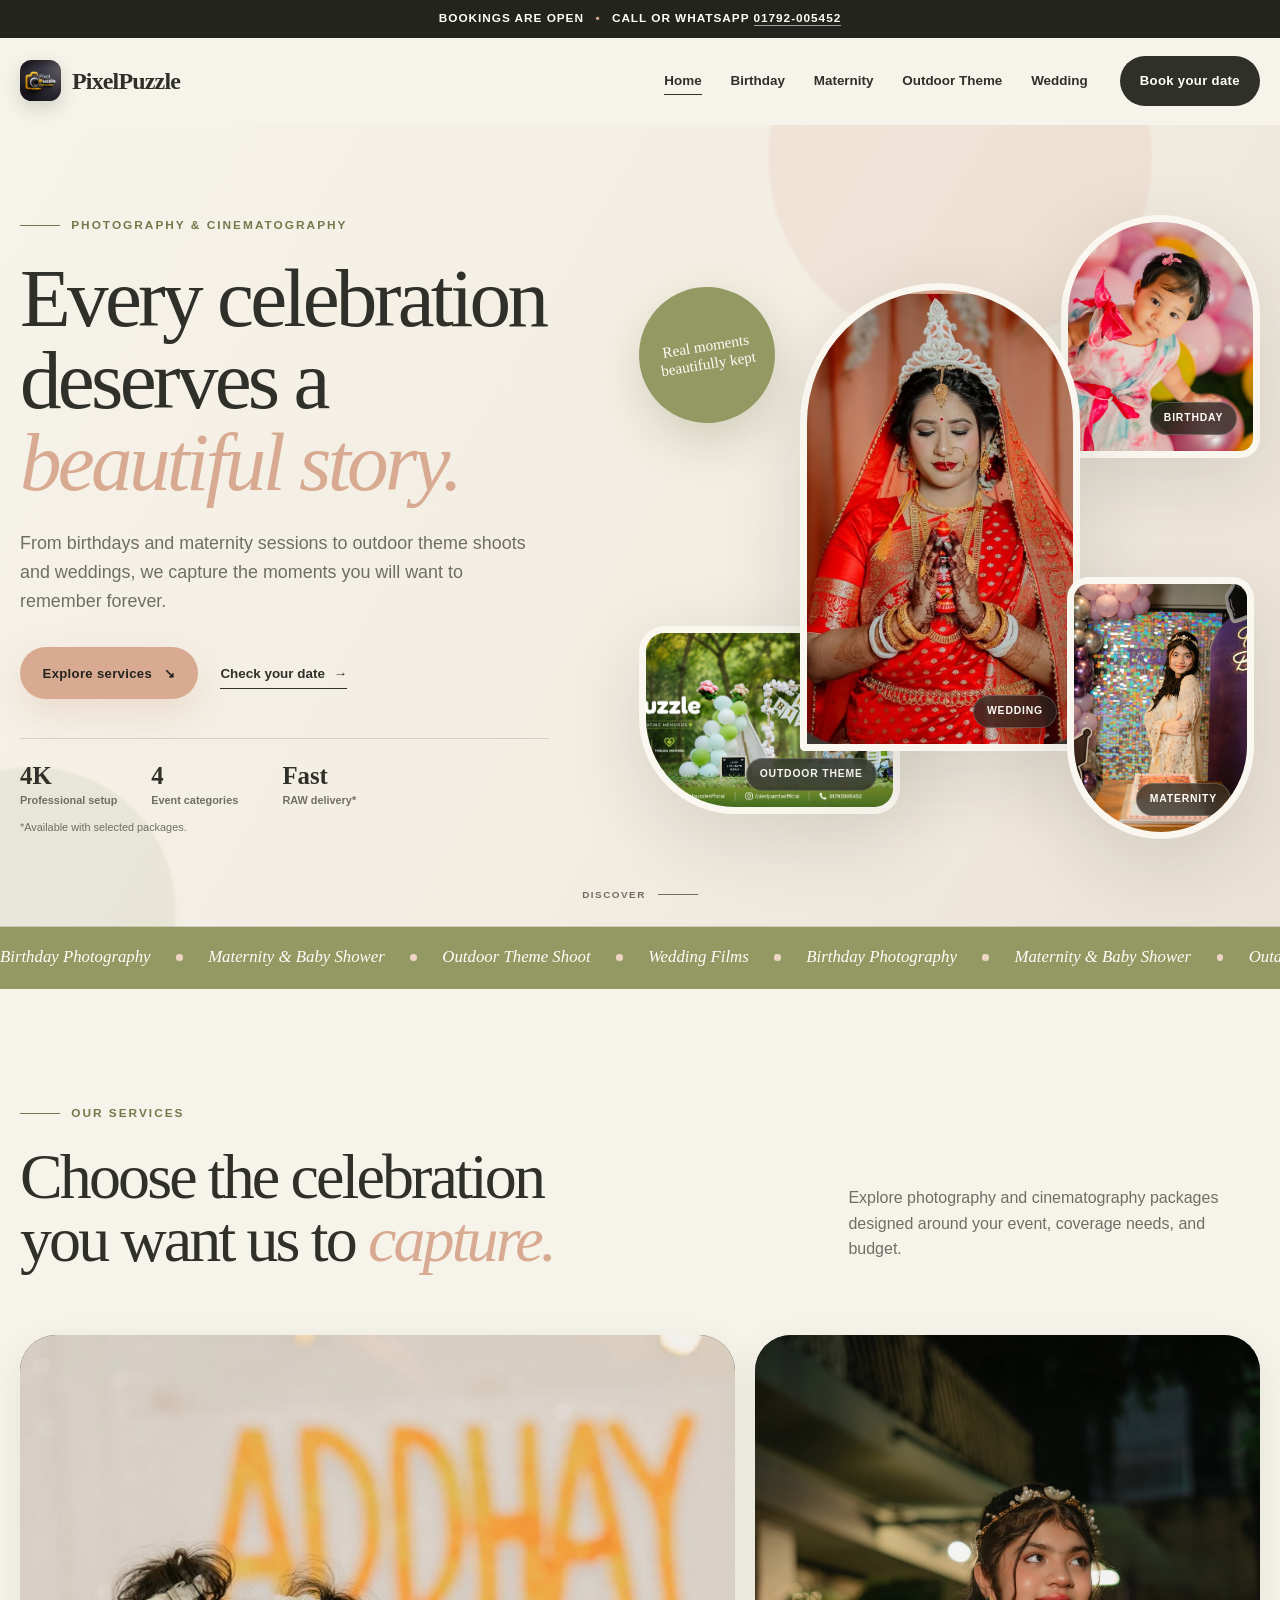
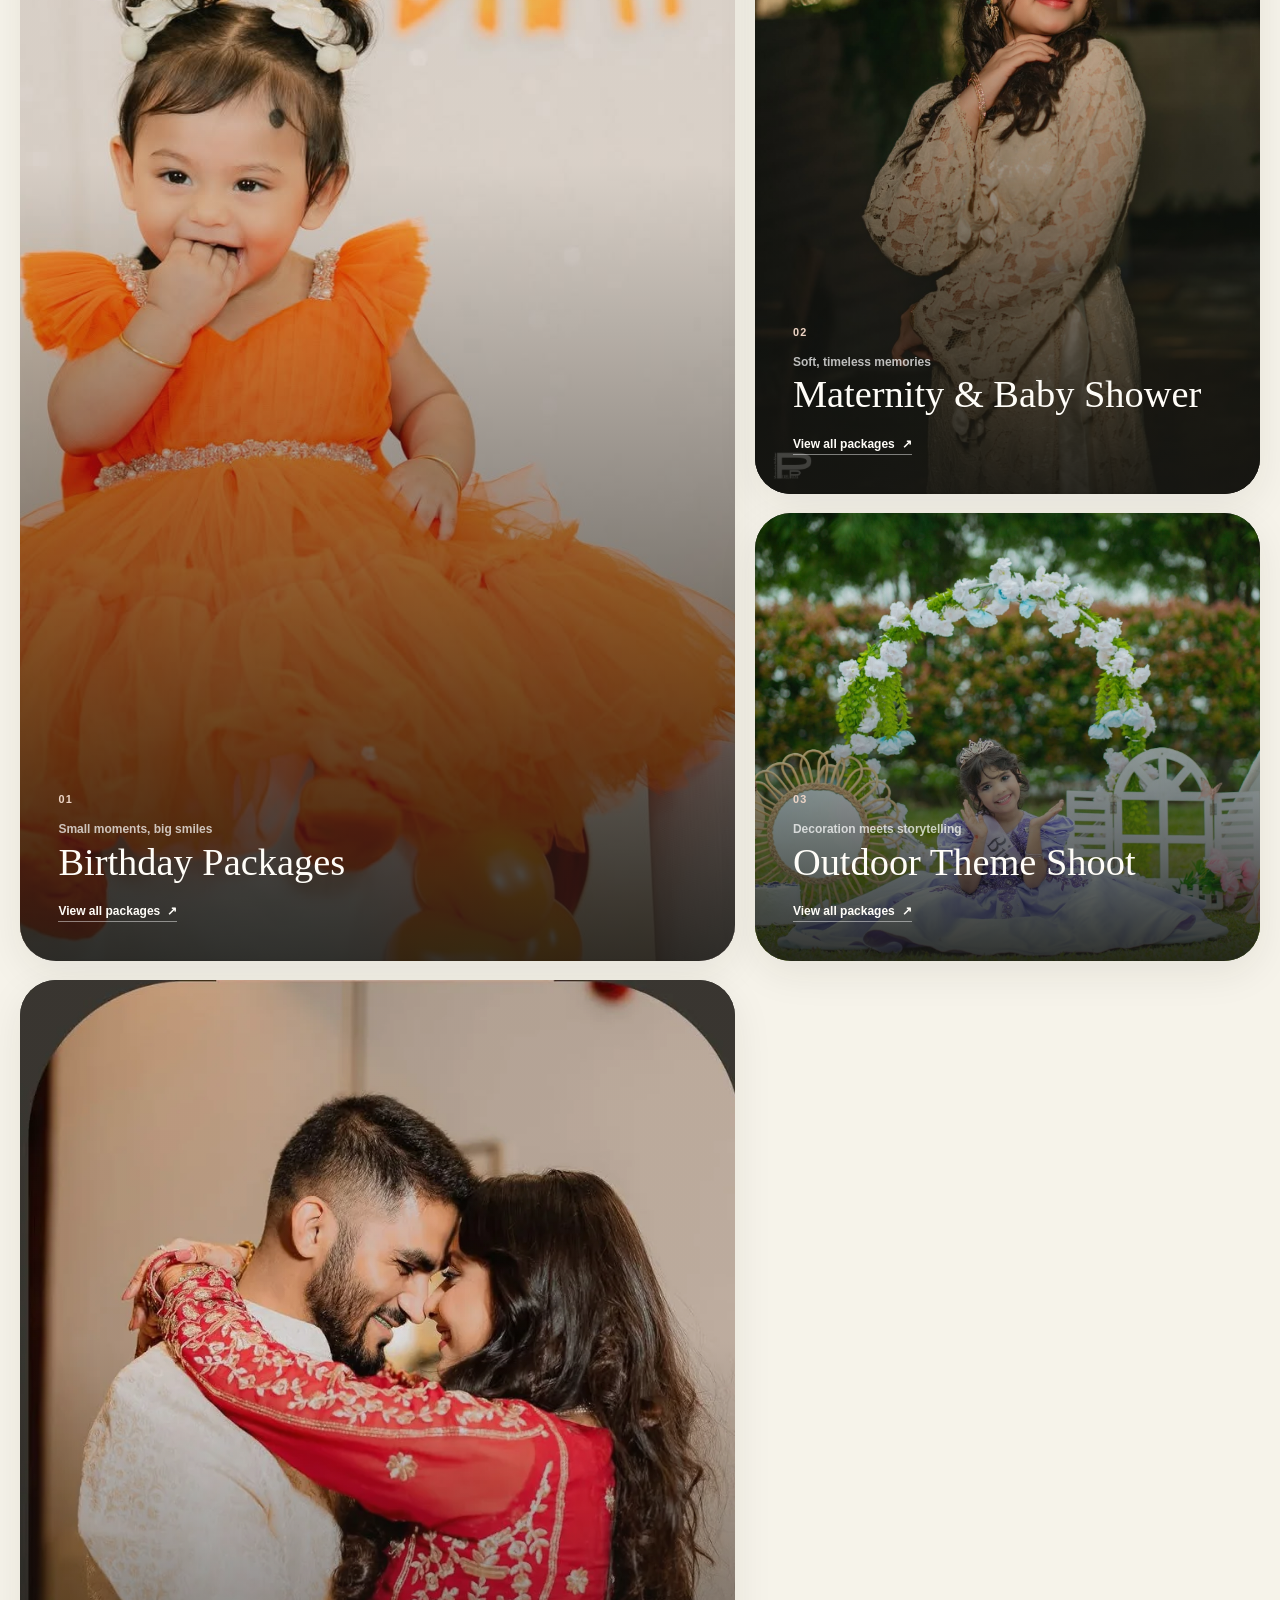
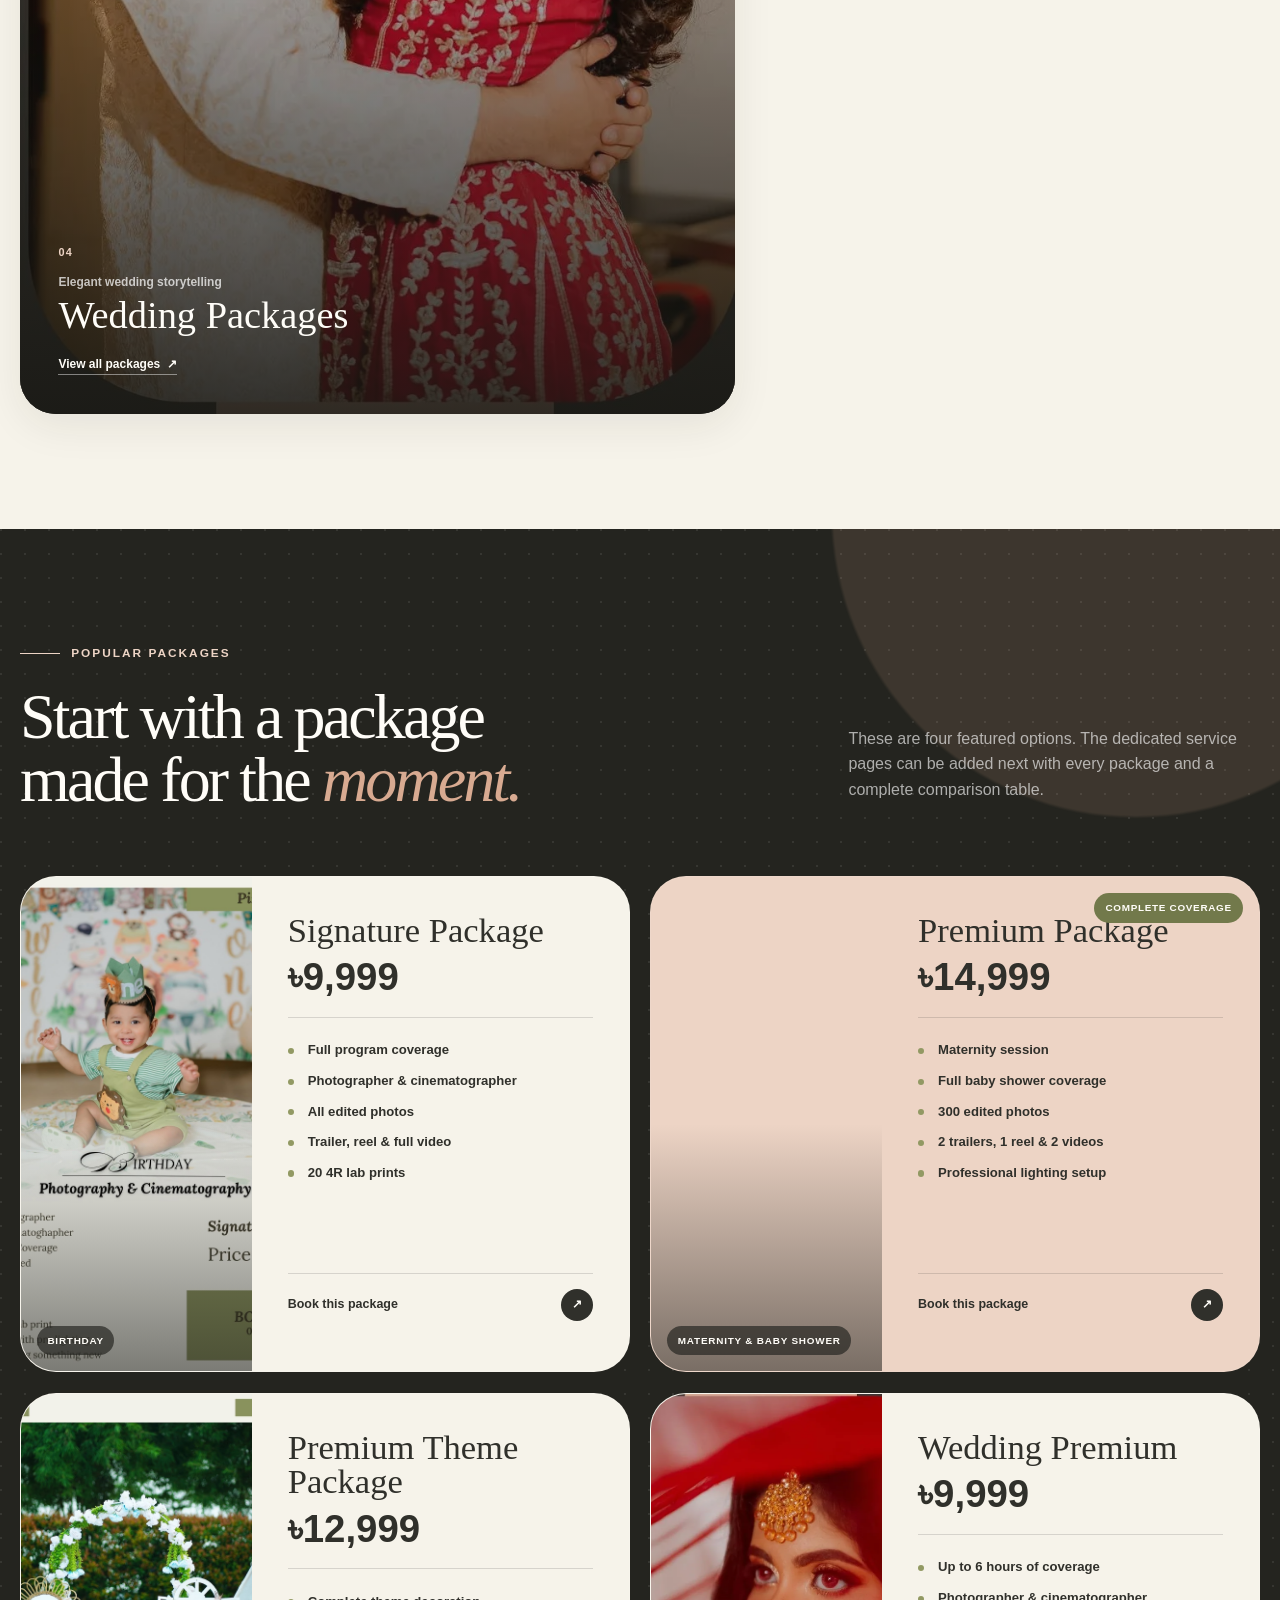
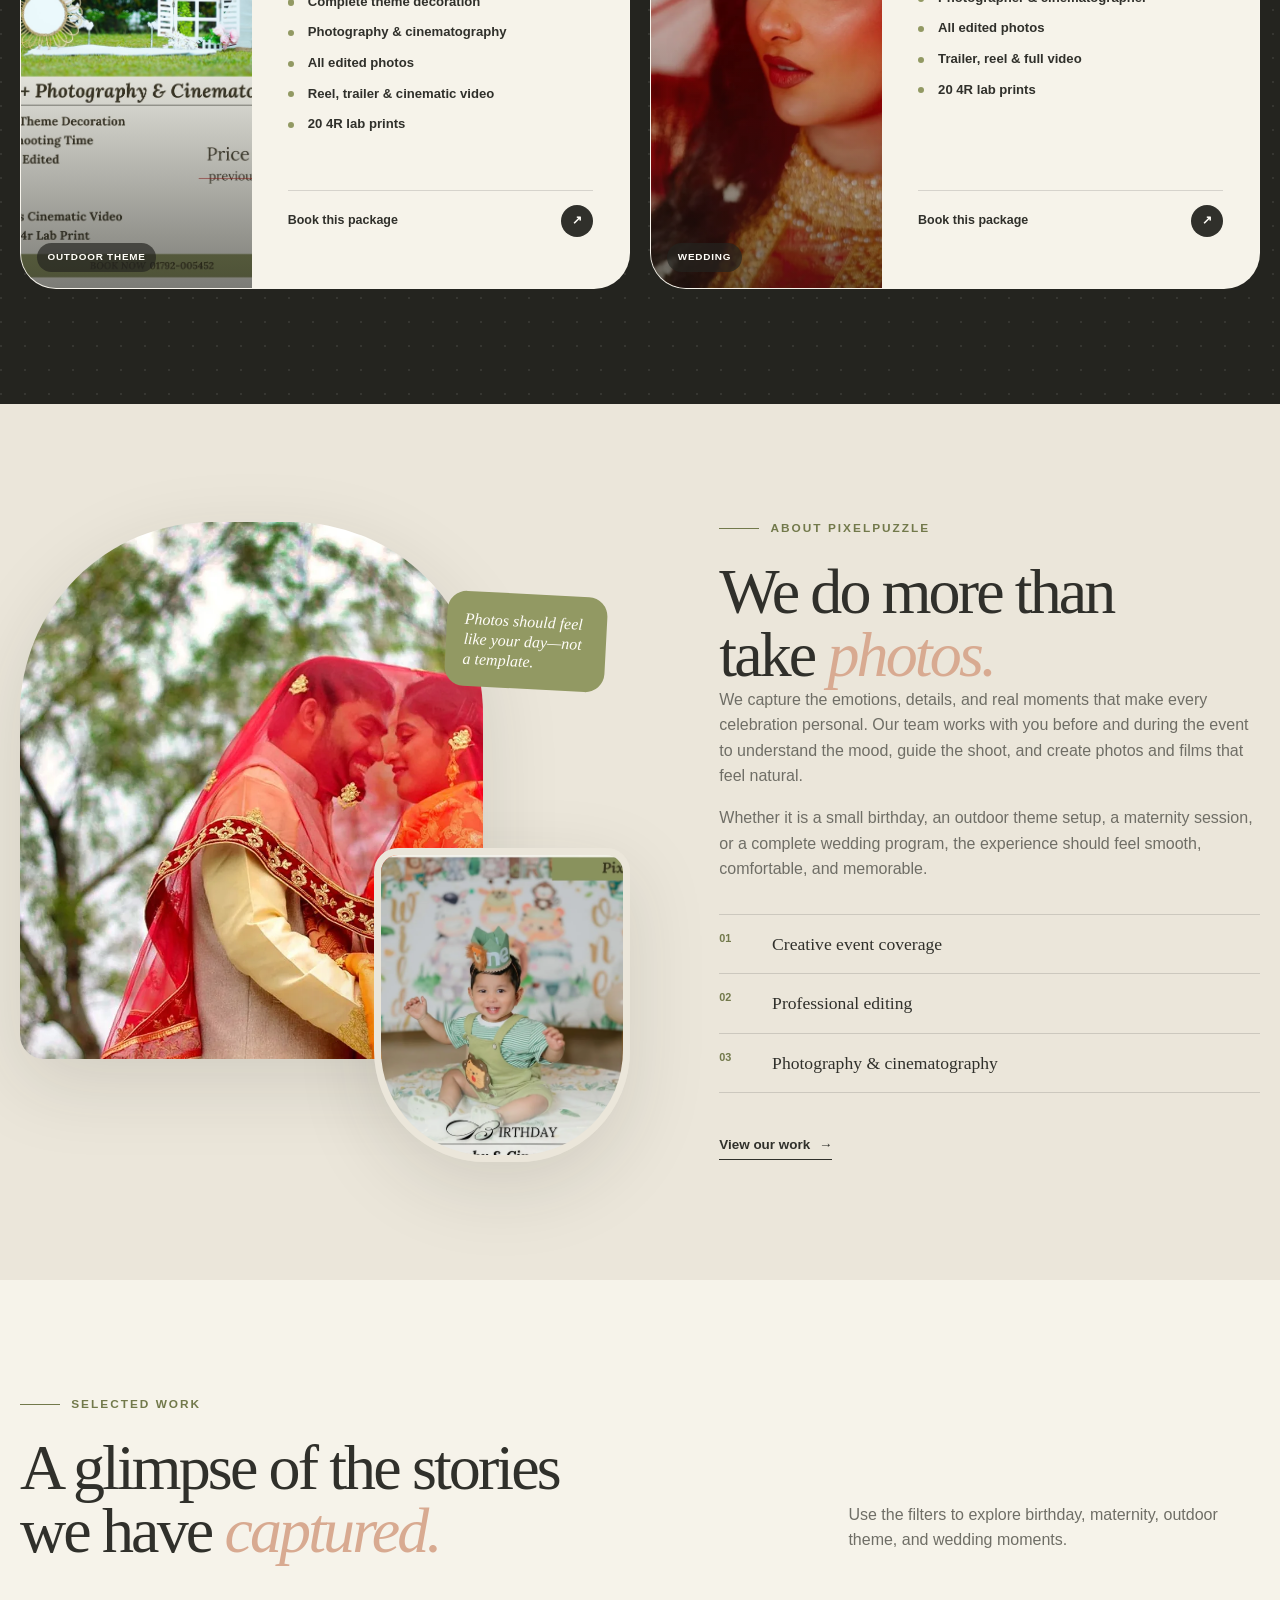
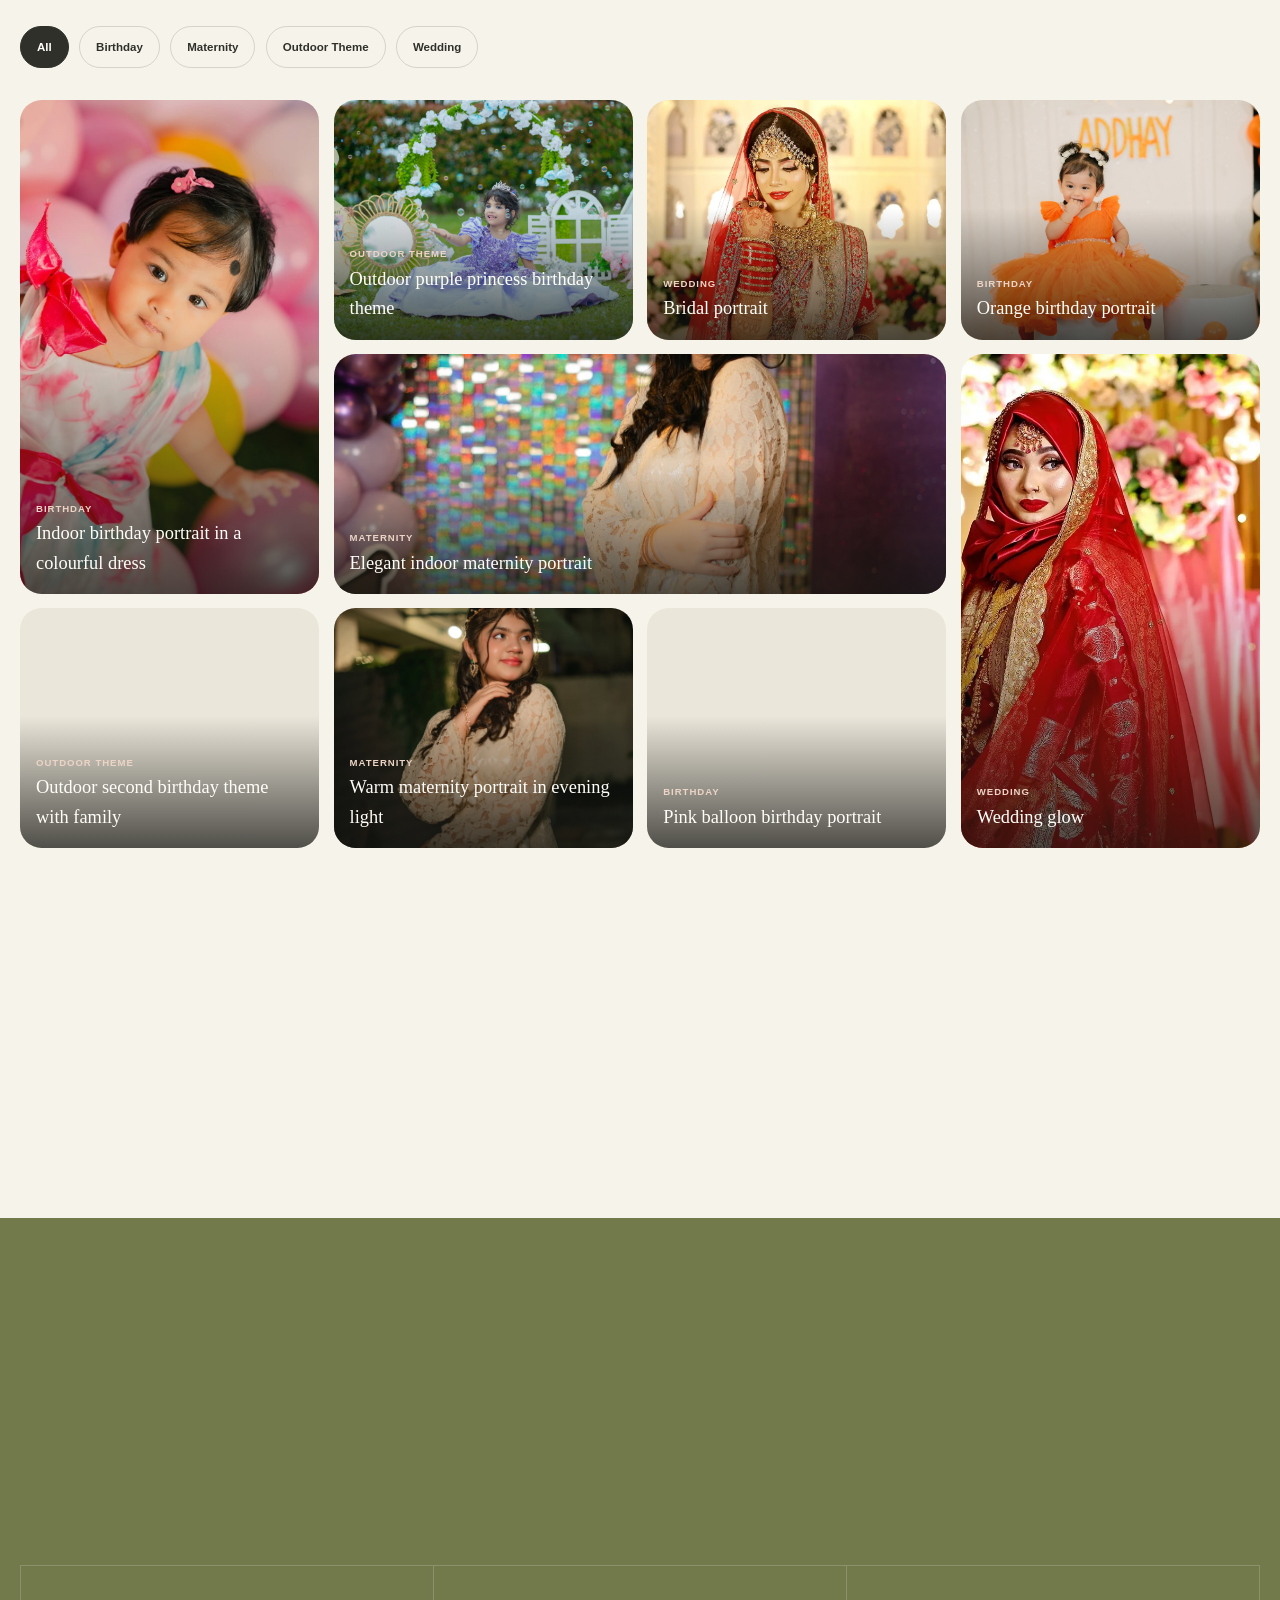
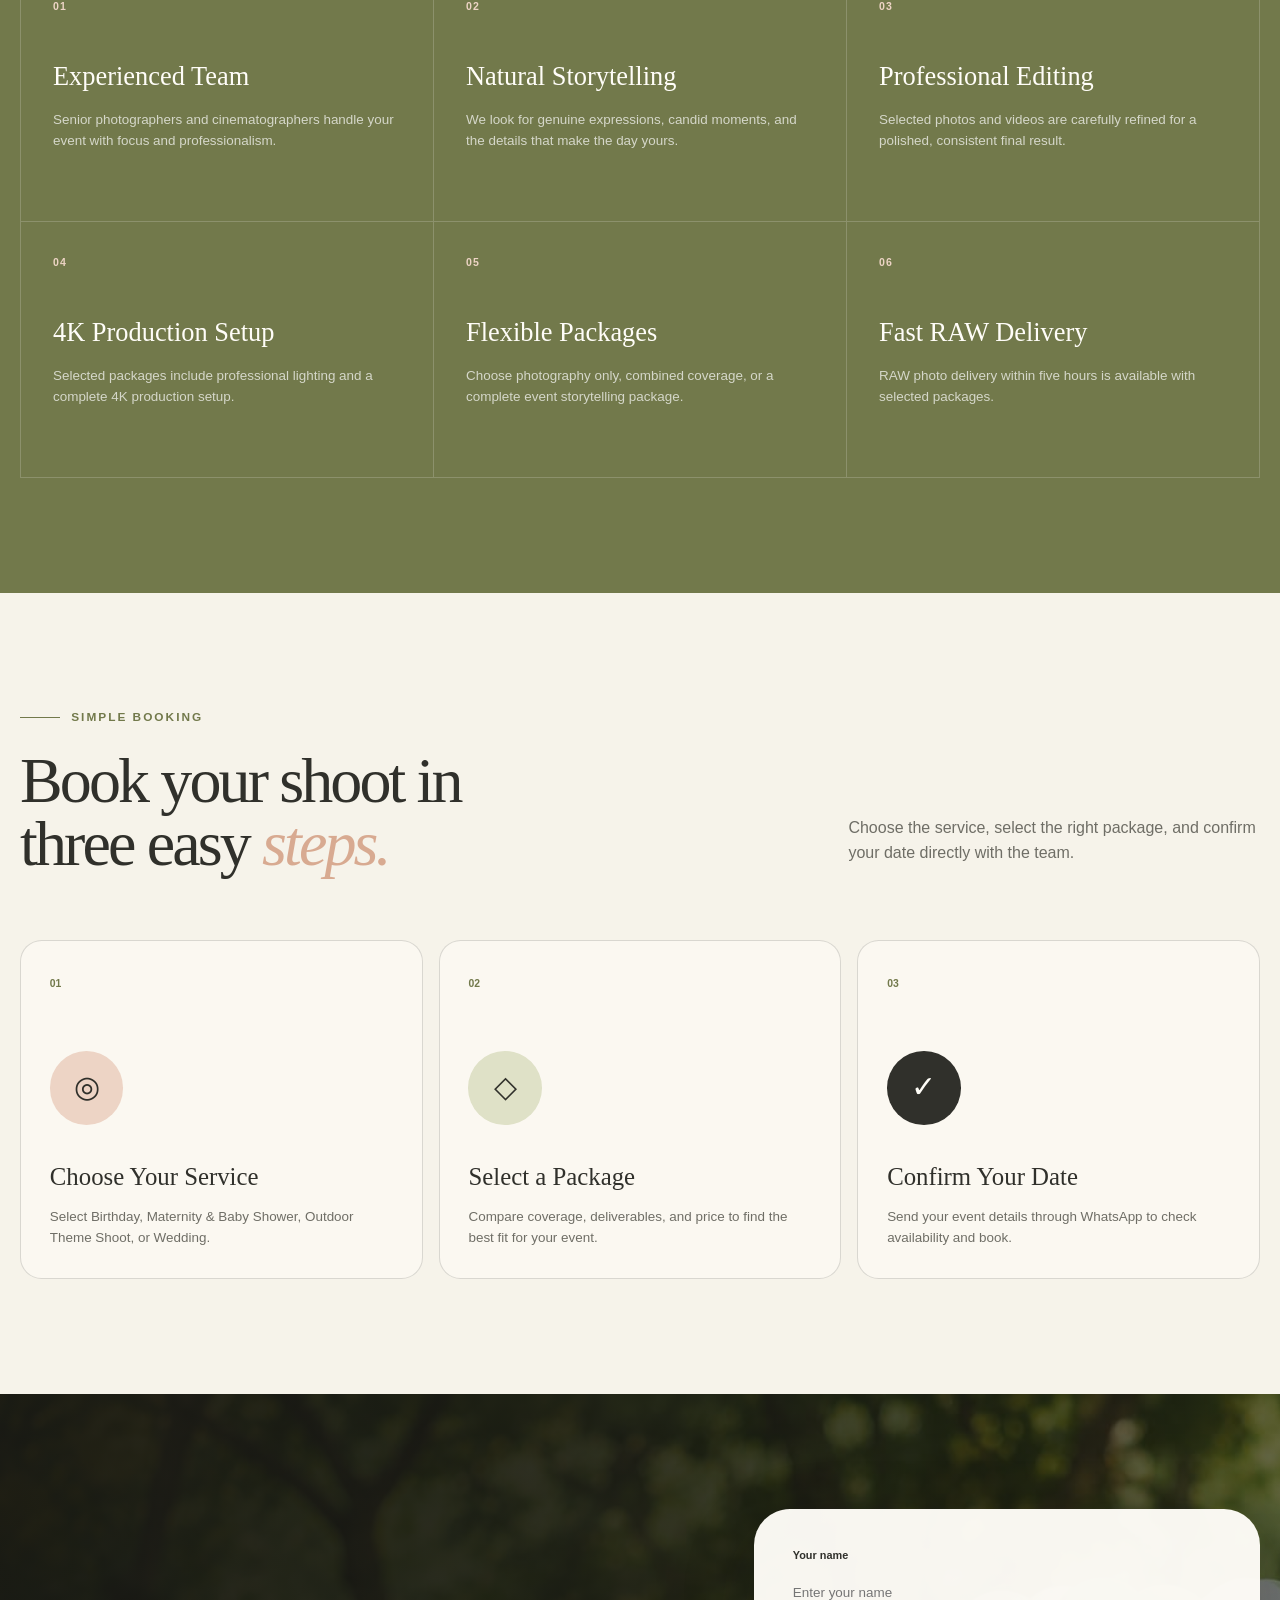
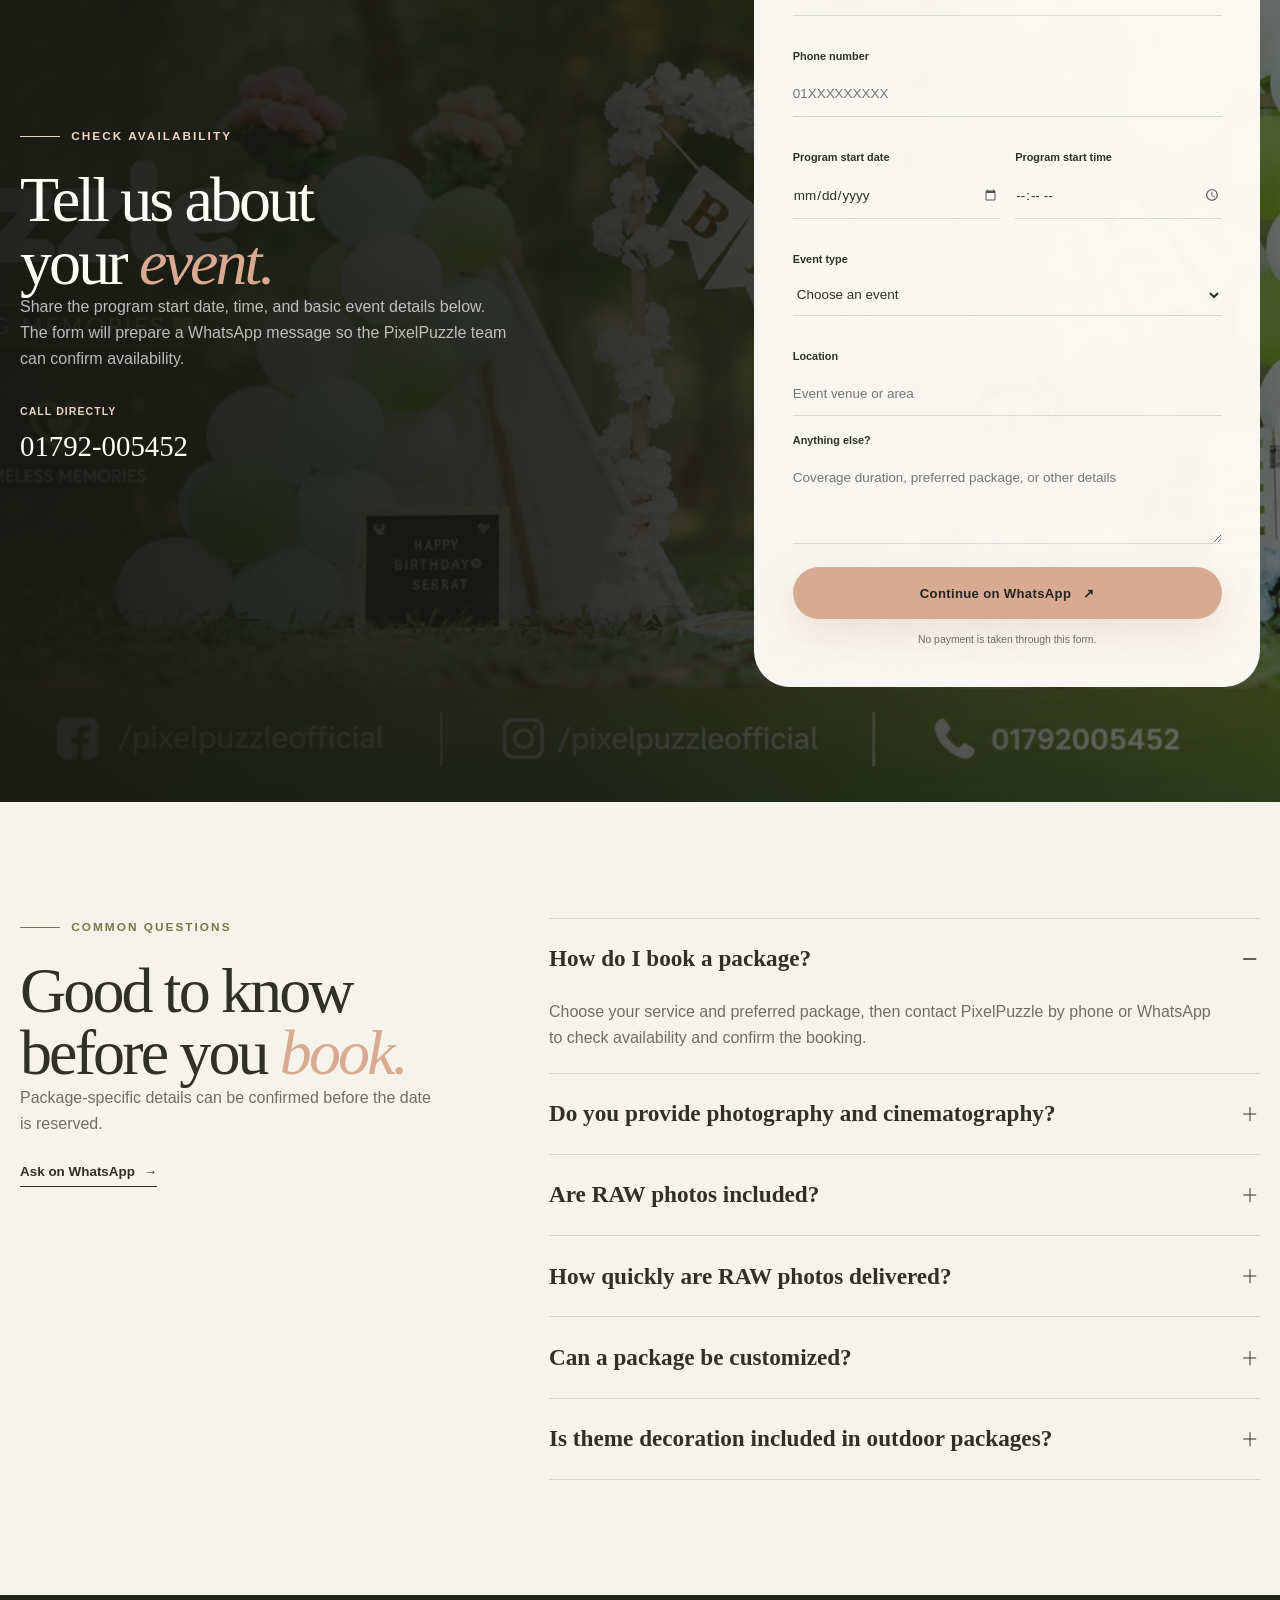
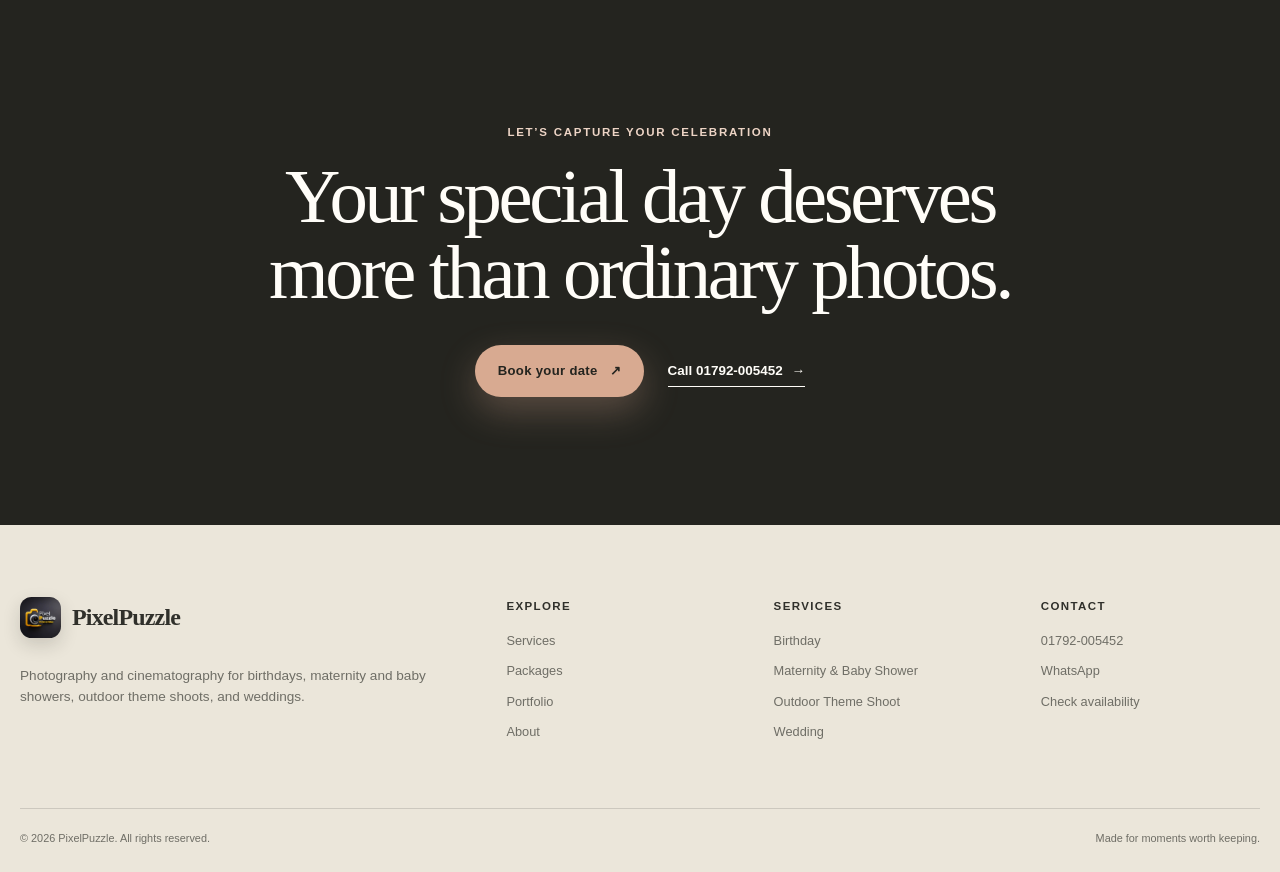
==== commit 98aa364e: "Add files via upload" ====
--- a/index.html
+++ b/index.html
@@ -412,7 +412,7 @@
 <div class="booking-copy reveal">
 <p class="eyebrow eyebrow-light"><span></span> Check availability</p>
 <h2>Tell us about<br/>your <em>event.</em></h2>
-<p>Share the basic details below. The form will prepare a WhatsApp message so the PixelPuzzle team can confirm availability.</p>
+<p>Share the program start date, time, and basic event details below. The form will prepare a WhatsApp message so the PixelPuzzle team can confirm availability.</p>
 <a class="booking-phone" href="tel:+8801792005452"><span>Call directly</span><strong>01792-005452</strong></a>
 </div>
 <form class="booking-form reveal delay-1" id="bookingForm" novalidate="">
@@ -421,16 +421,21 @@
 <input autocomplete="name" id="fullName" name="fullName" placeholder="Enter your name" required="" type="text"/>
 <small class="field-error" data-error-for="fullName"></small>
 </div>
-<div class="form-grid-two">
 <div class="form-row">
 <label for="phone">Phone number</label>
 <input autocomplete="tel" id="phone" inputmode="tel" name="phone" placeholder="01XXXXXXXXX" required="" type="tel"/>
 <small class="field-error" data-error-for="phone"></small>
 </div>
-<div class="form-row">
-<label for="eventDate">Event date</label>
+<div class="form-grid-two program-schedule-grid">
+<div class="form-row">
+<label for="eventDate">Program start date</label>
 <input id="eventDate" name="eventDate" required="" type="date"/>
 <small class="field-error" data-error-for="eventDate"></small>
+</div>
+<div class="form-row">
+<label for="eventTime">Program start time</label>
+<input id="eventTime" name="eventTime" required="" step="900" type="time"/>
+<small class="field-error" data-error-for="eventTime"></small>
 </div>
 </div>
 <div class="form-row">
--- a/style.css
+++ b/style.css
@@ -2765,3 +2765,20 @@
     grid-auto-rows: 17rem;
   }
 }
+
+/* Program schedule fields */
+.program-schedule-grid {
+  align-items: start;
+}
+
+.form-row input[type="date"],
+.form-row input[type="time"] {
+  min-height: 2.65rem;
+  color-scheme: light;
+}
+
+.form-row input[type="date"]::-webkit-calendar-picker-indicator,
+.form-row input[type="time"]::-webkit-calendar-picker-indicator {
+  cursor: pointer;
+  opacity: 0.65;
+}
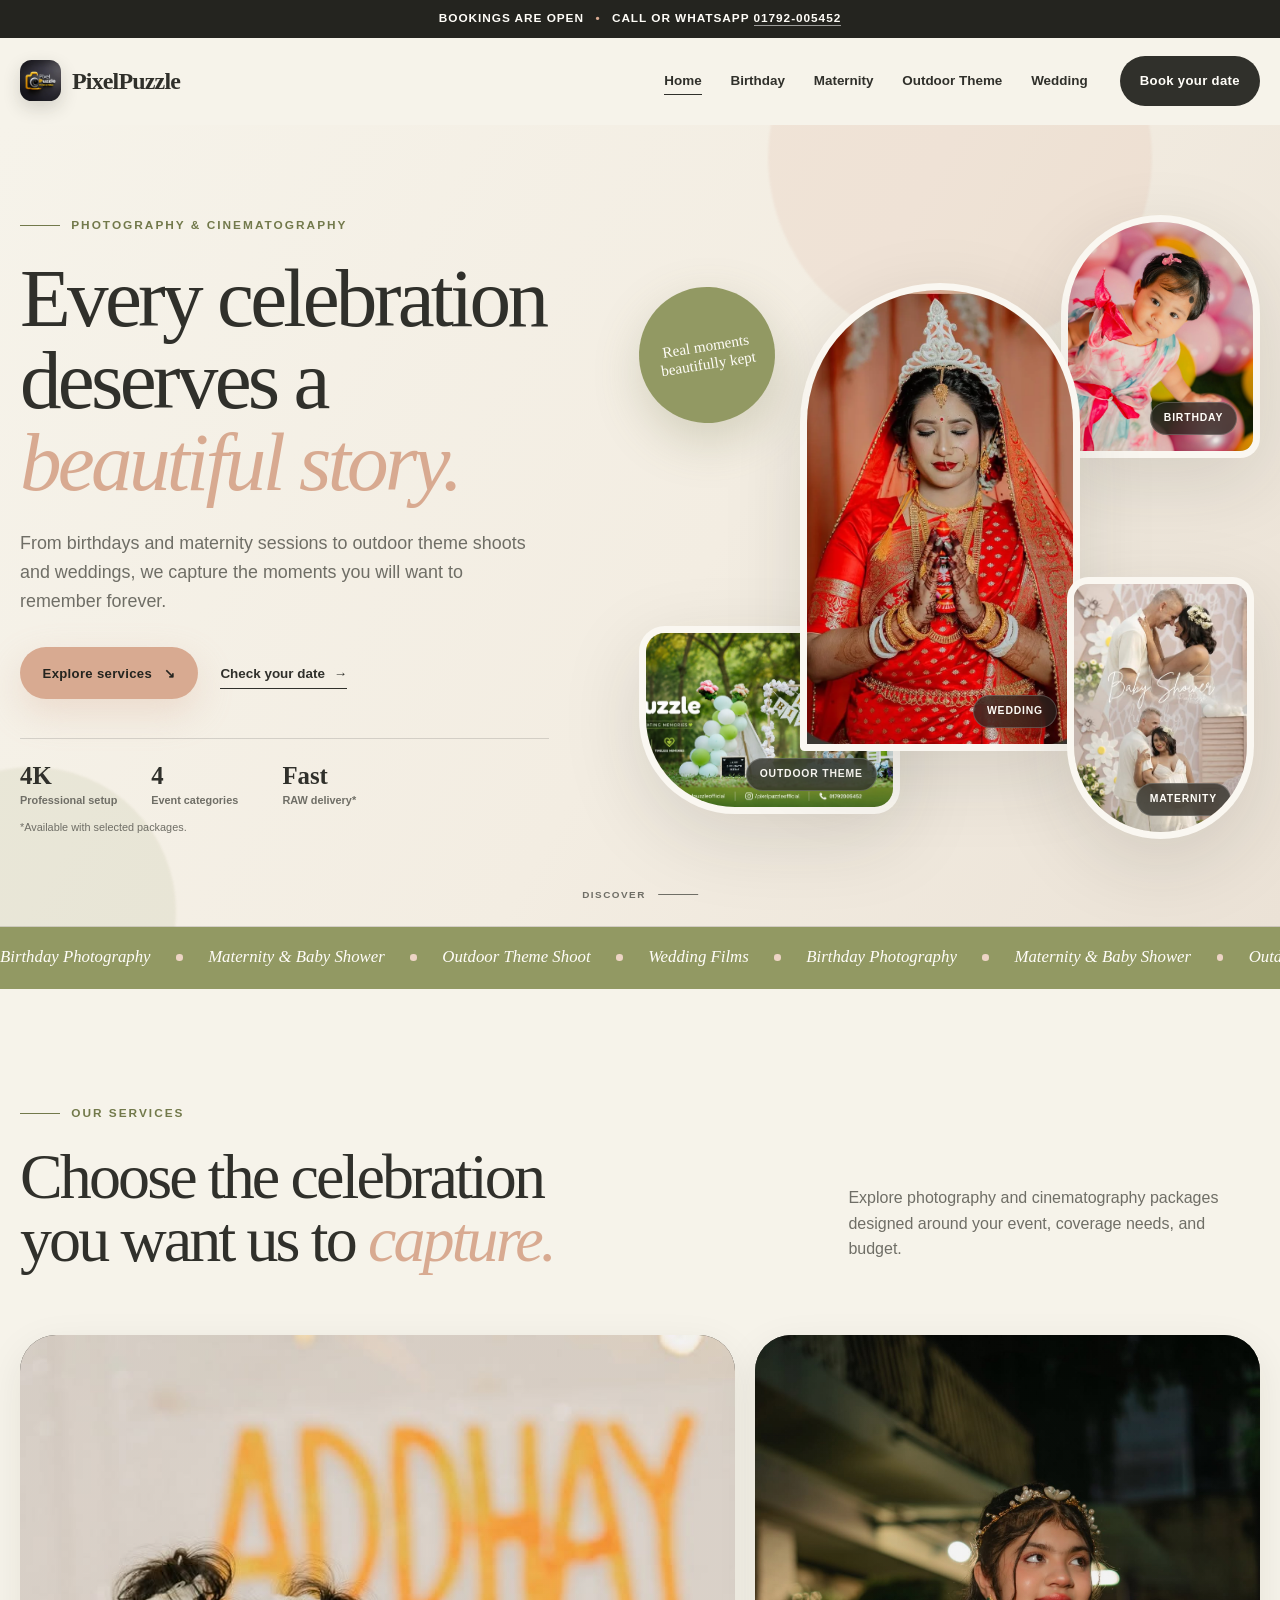
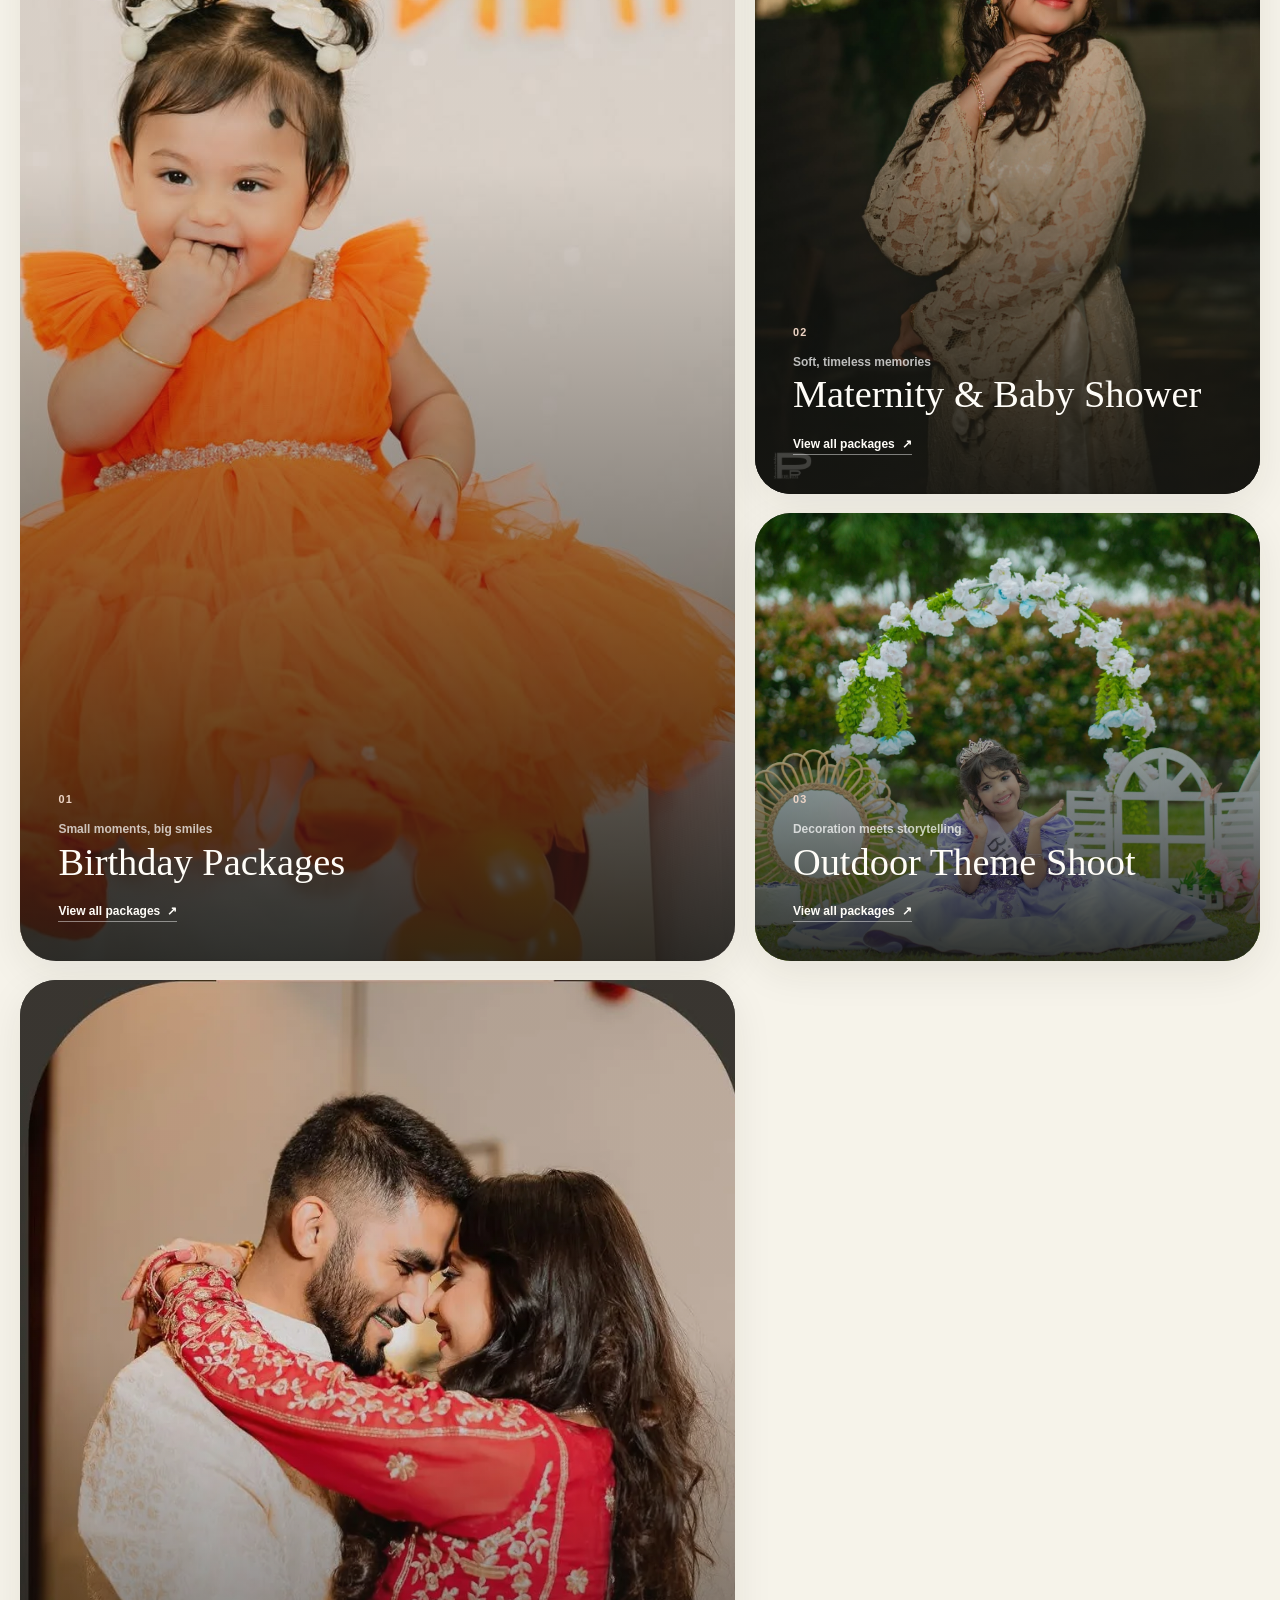
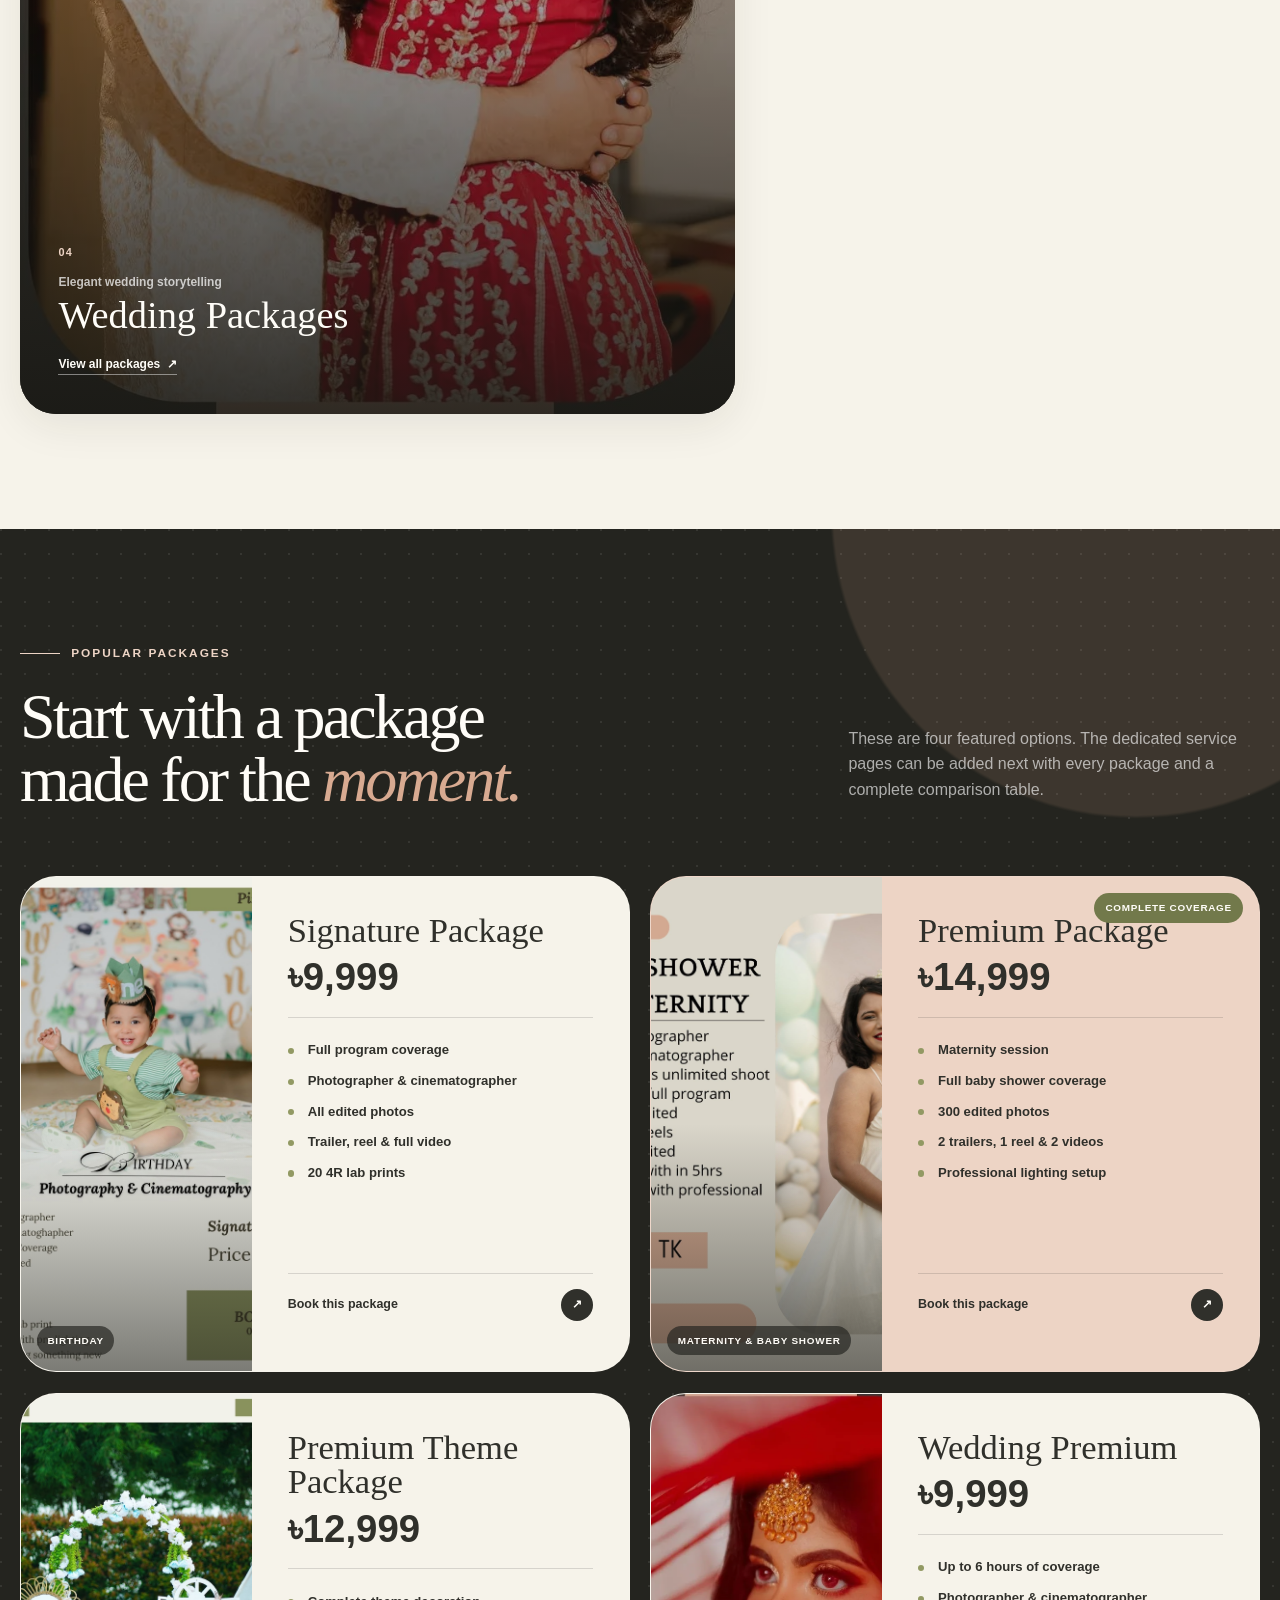
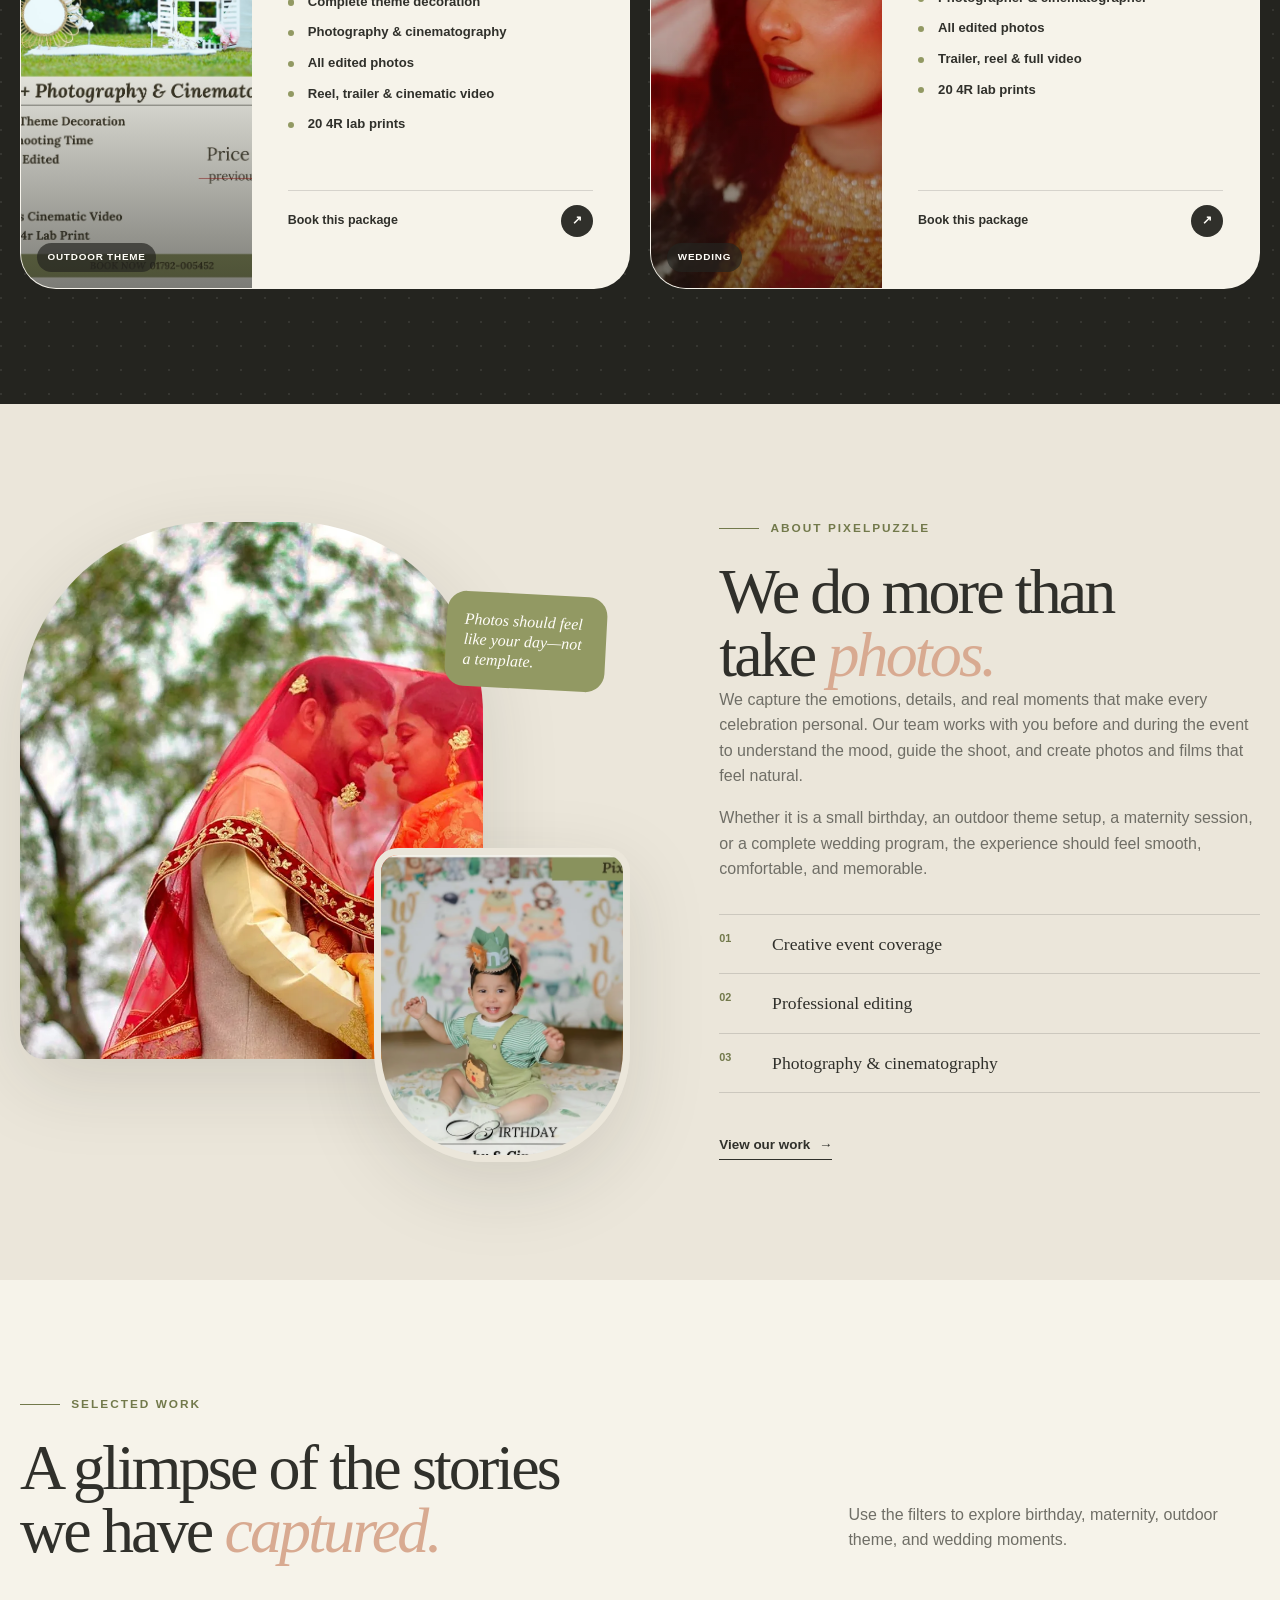
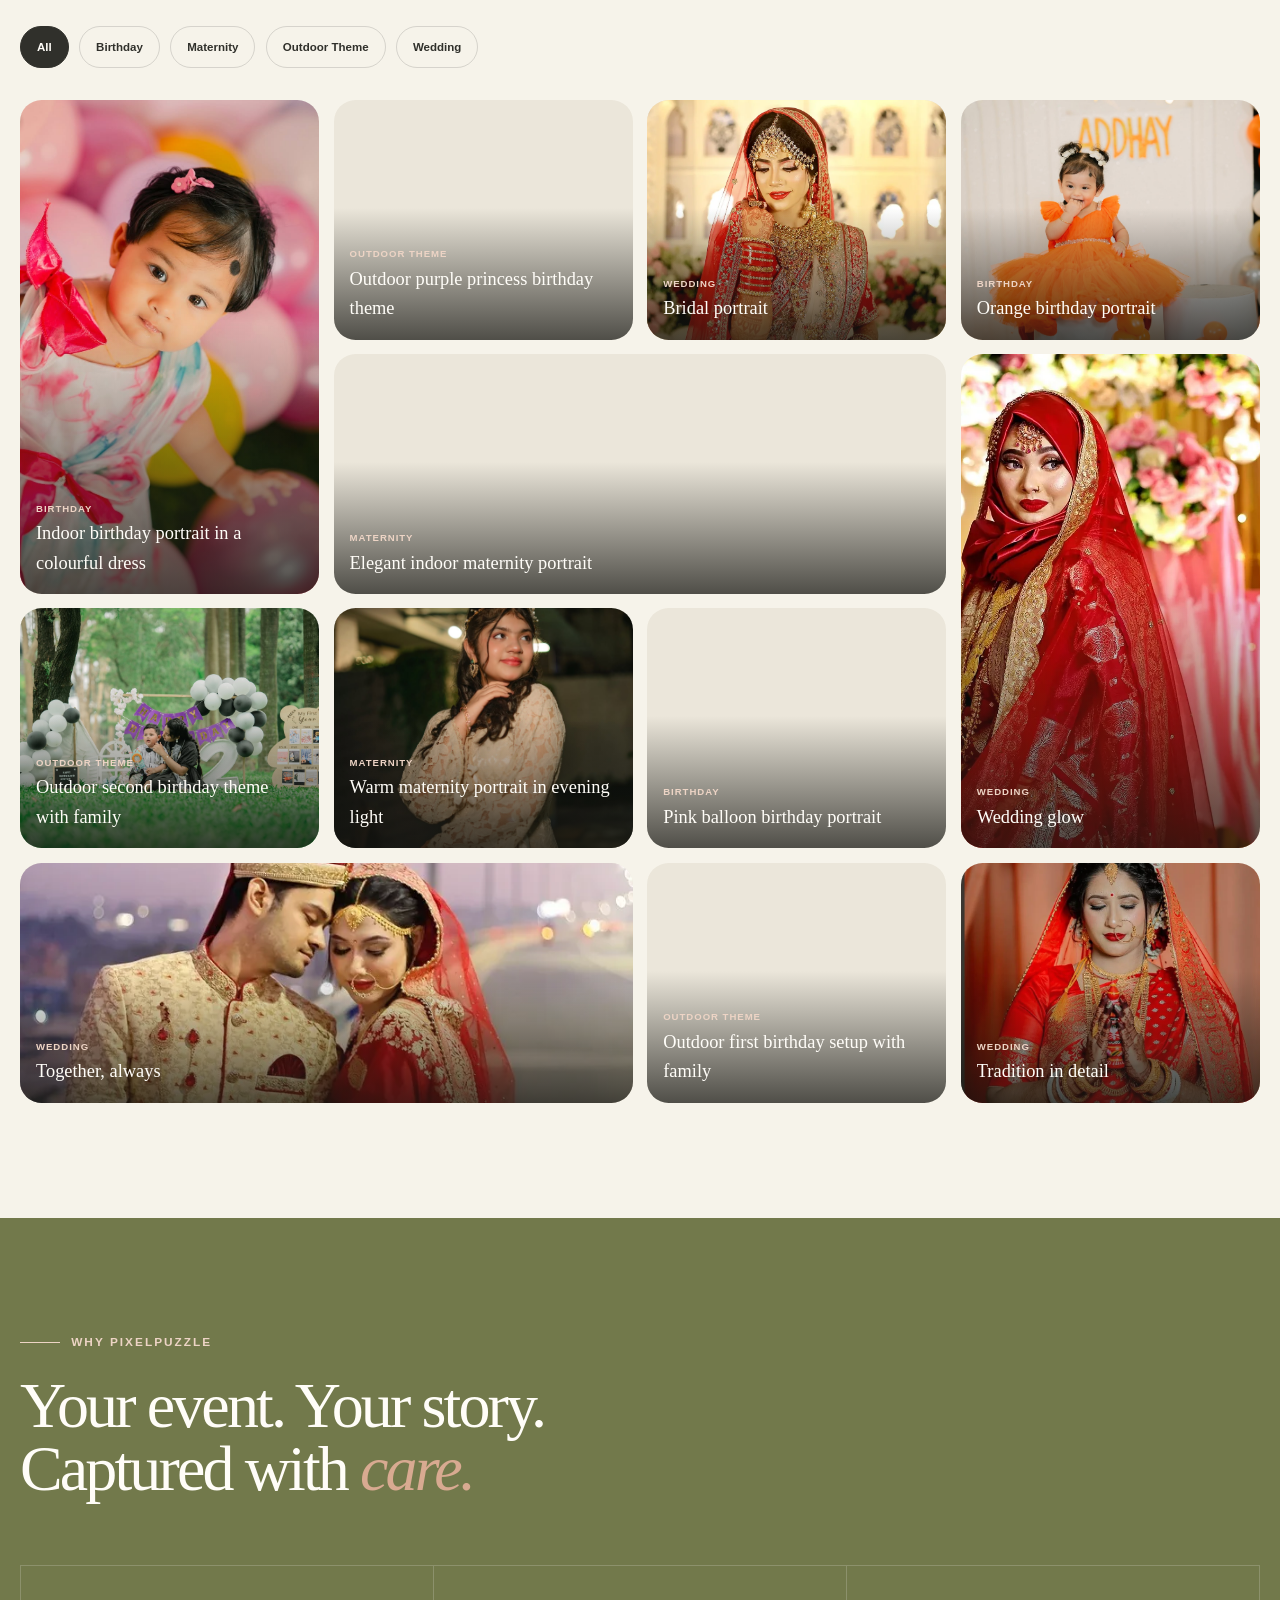
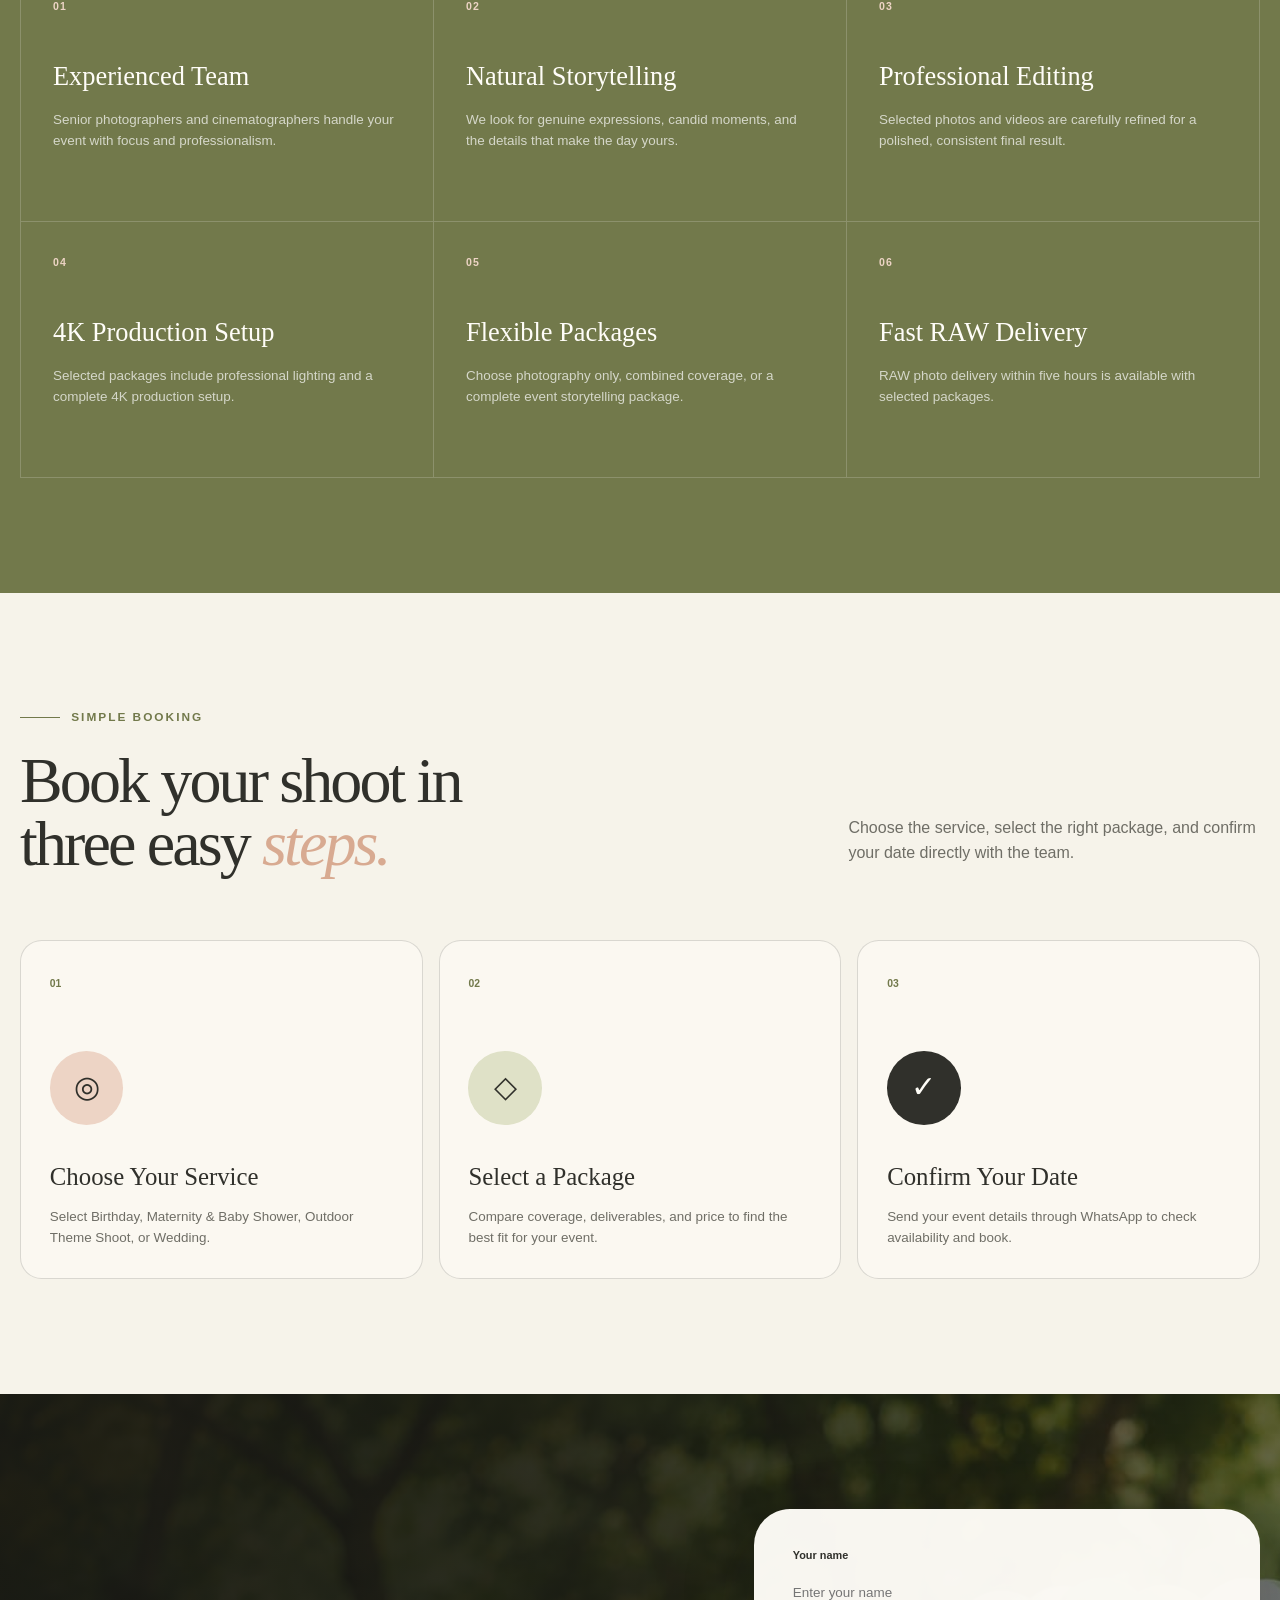
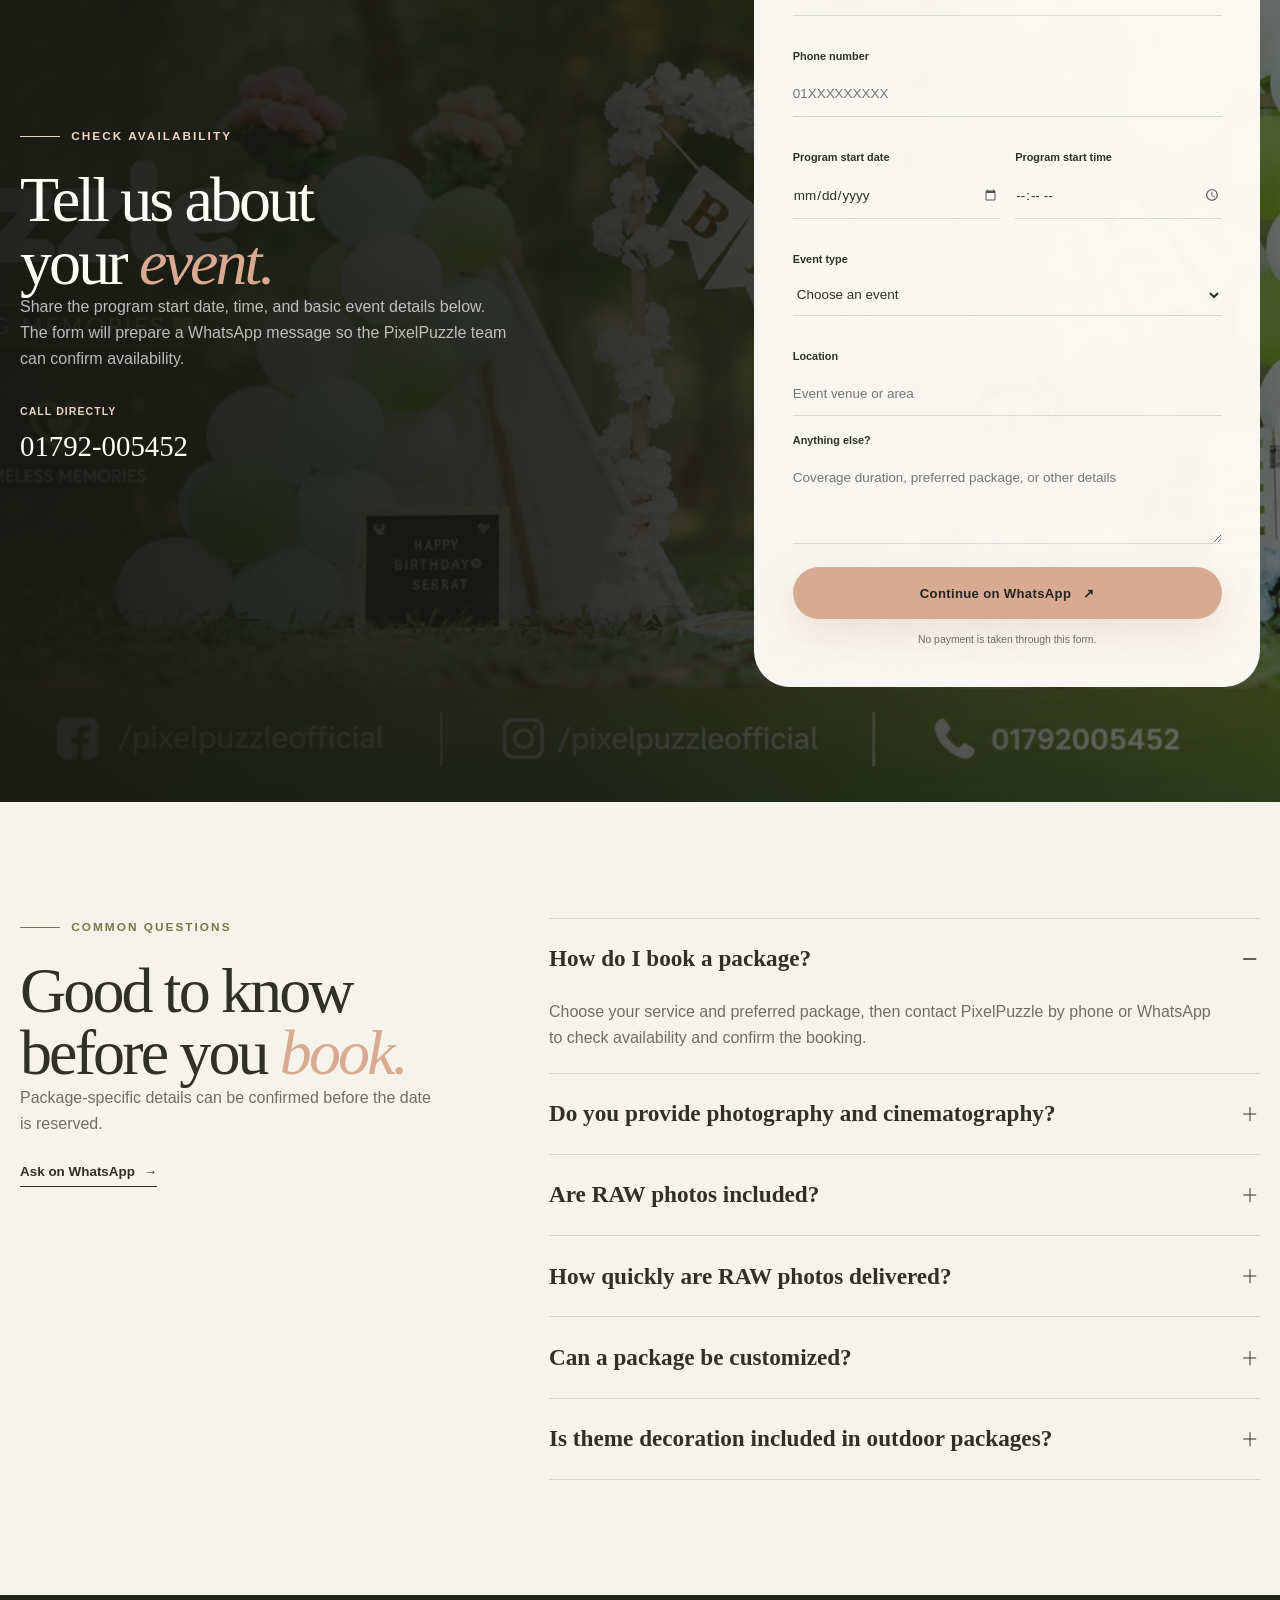
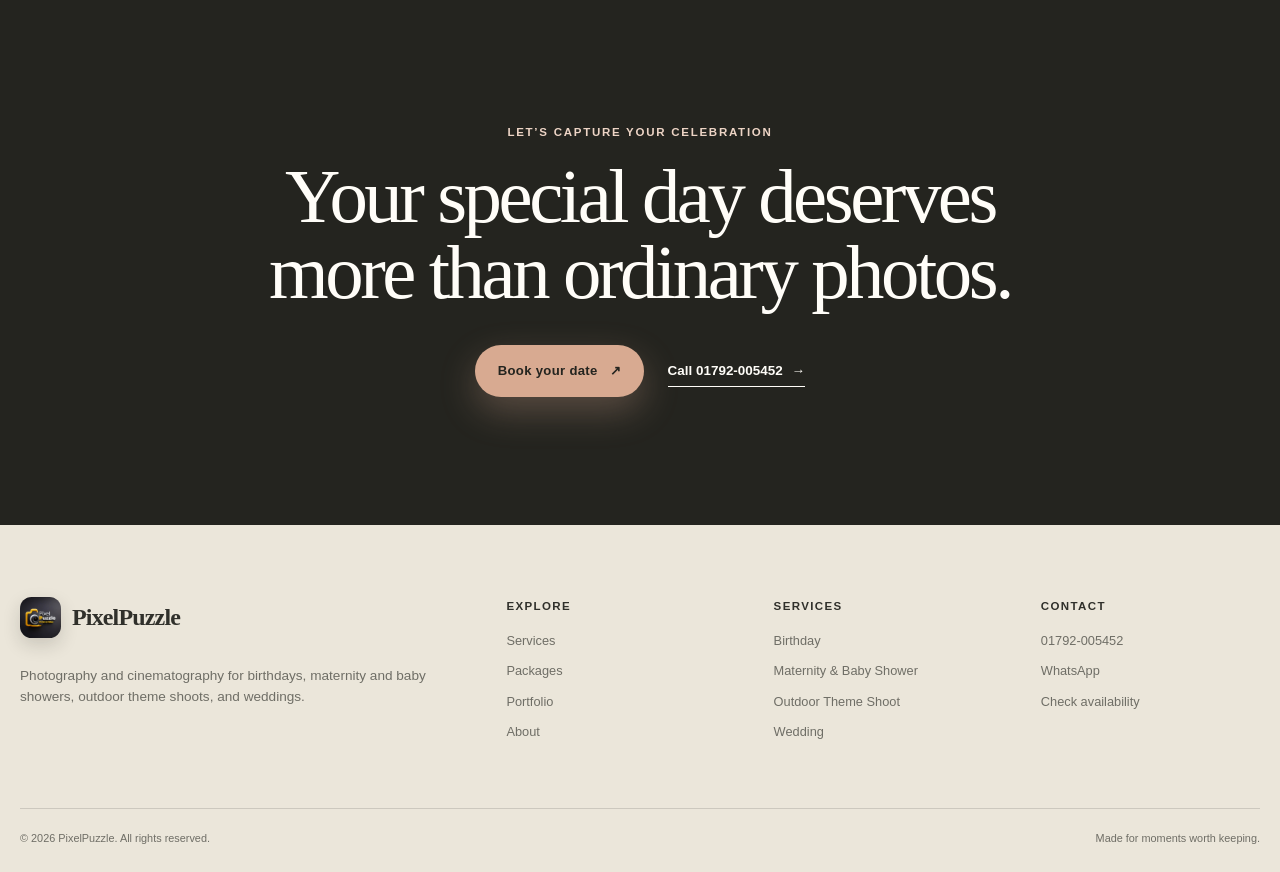
==== commit be7f81cc: "Add files via upload" ====
--- a/index.html
+++ b/index.html
@@ -95,7 +95,7 @@
 <figcaption>Birthday</figcaption>
 </figure>
 <figure class="hero-photo hero-photo-bottom">
-<img alt="Elegant indoor maternity portrait by PixelPuzzle" fetchpriority="high" height="2048" src="assets/images/photo_0047_1365x2048.jpg" width="1365"/>
+<img alt="Baby shower maternity portrait by PixelPuzzle" fetchpriority="high" height="590" src="assets/images/maternity.jpg" width="417"/>
 <figcaption>Maternity</figcaption>
 </figure>
 <figure class="hero-photo hero-photo-wide">
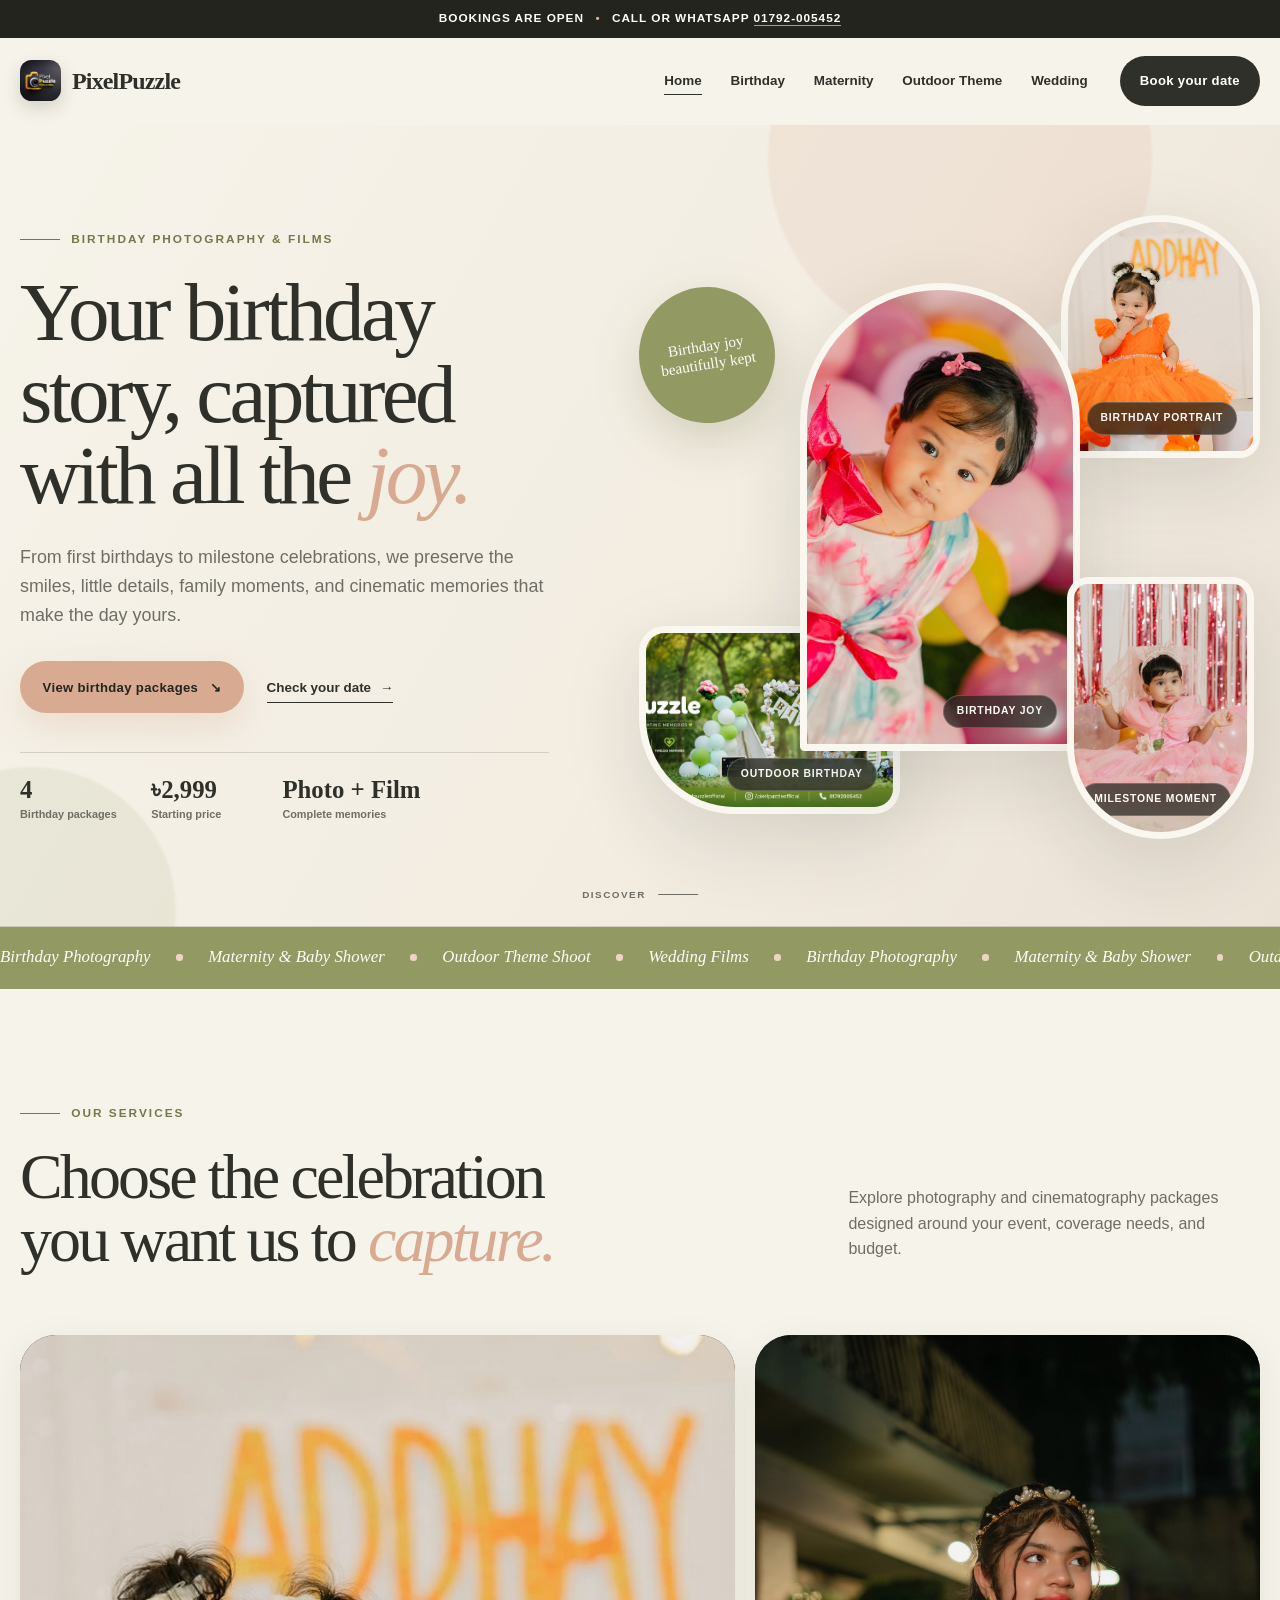
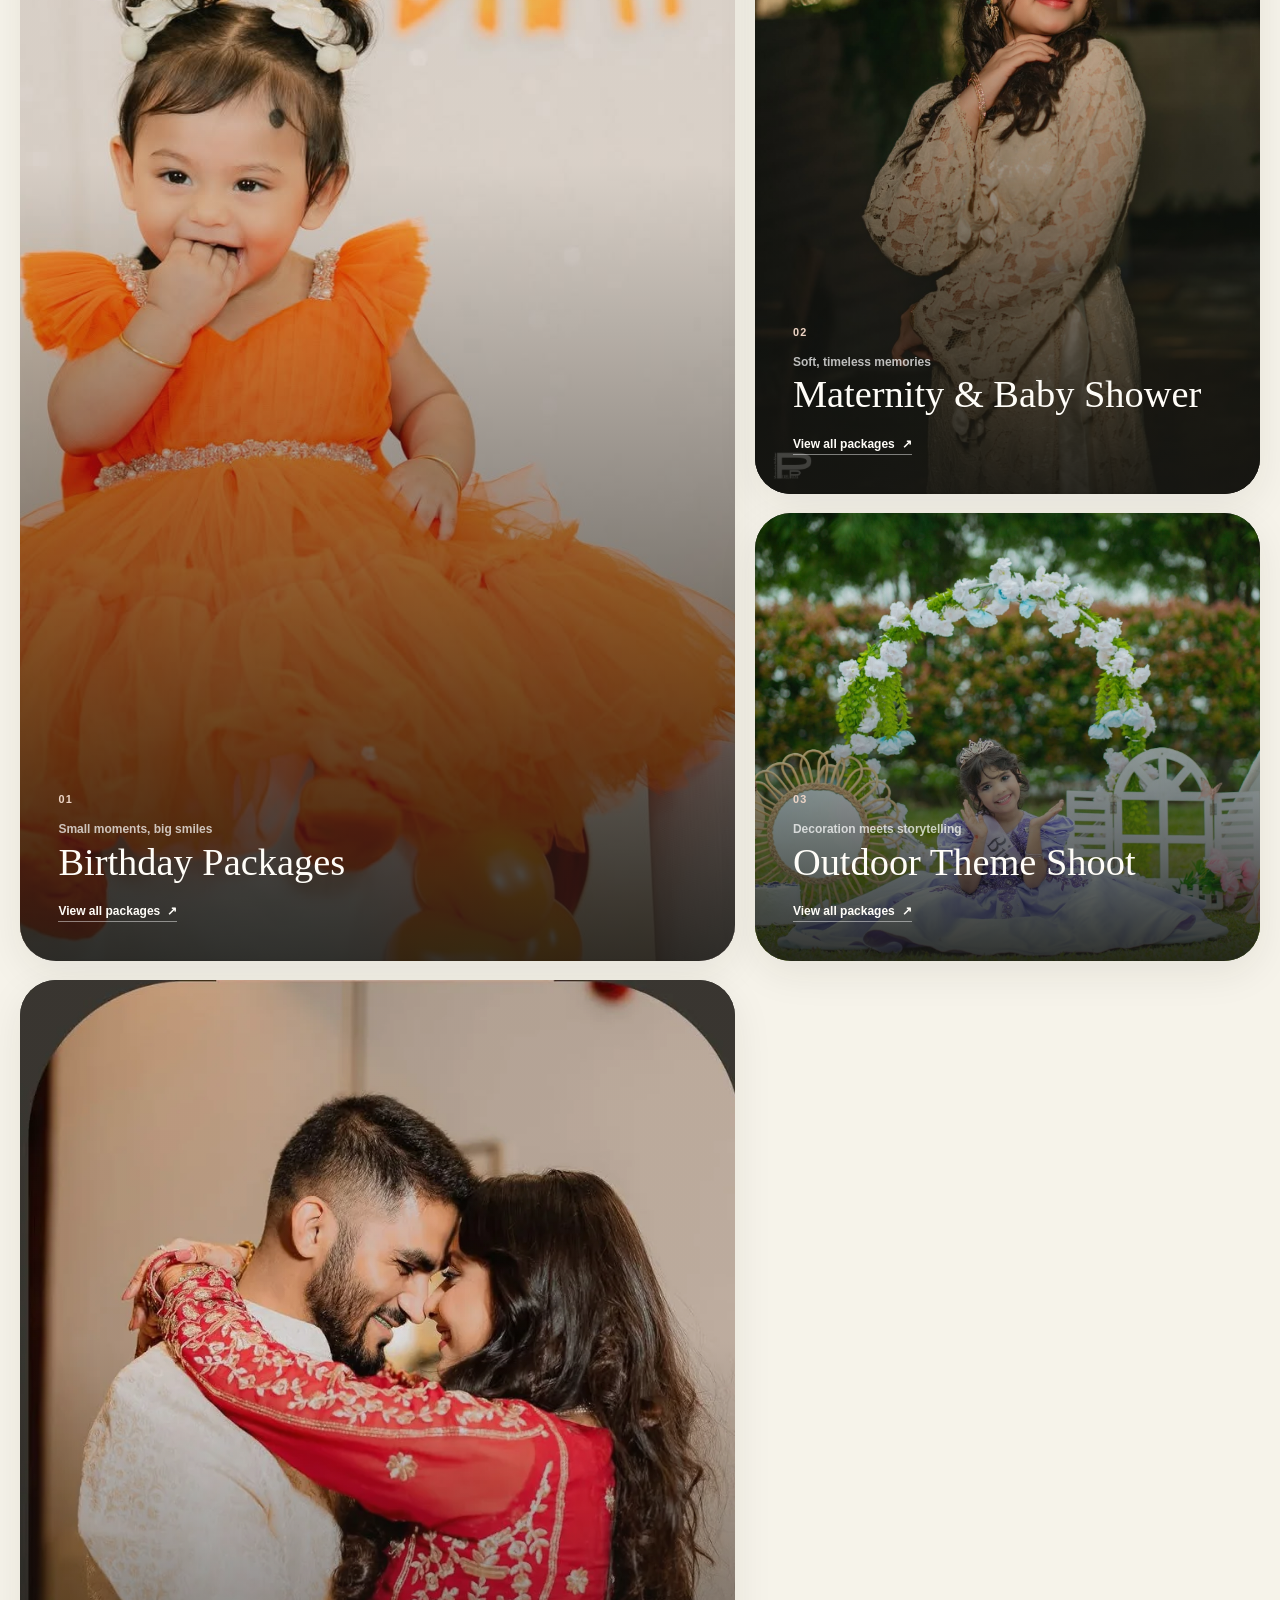
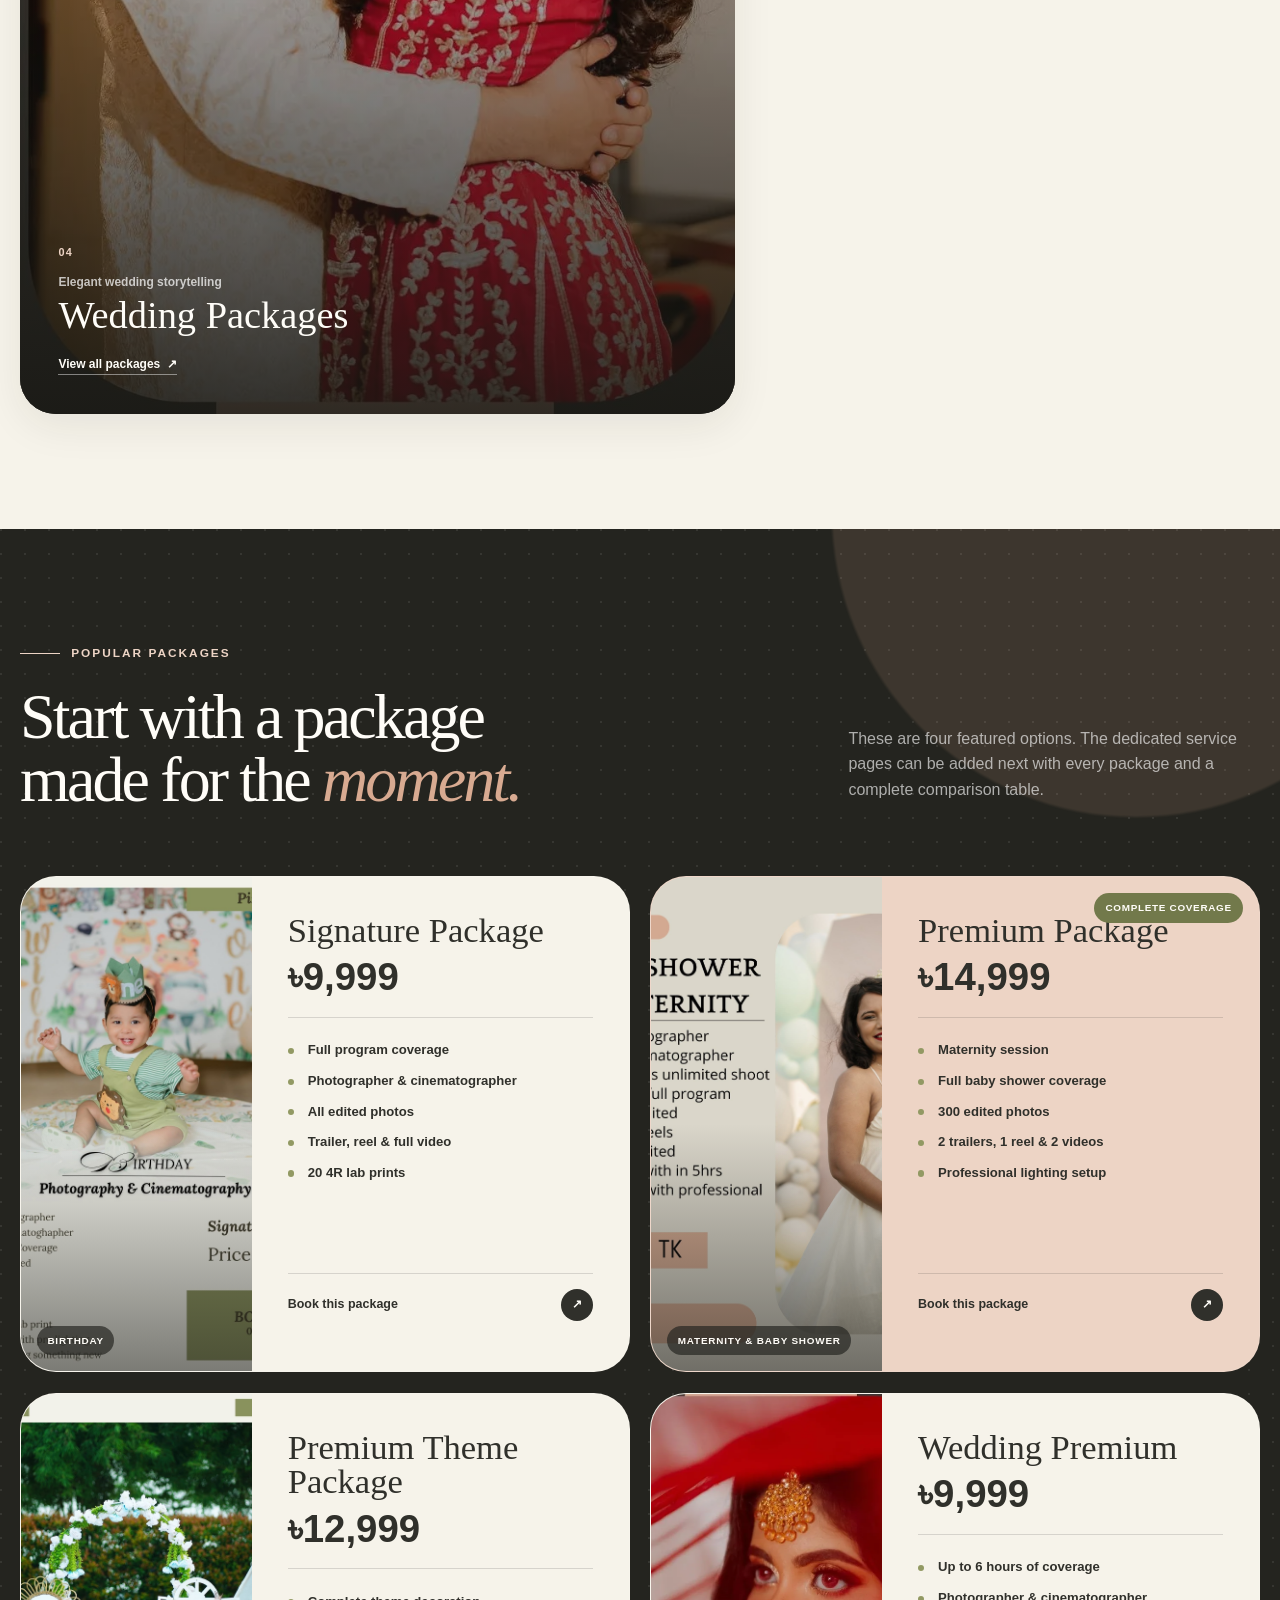
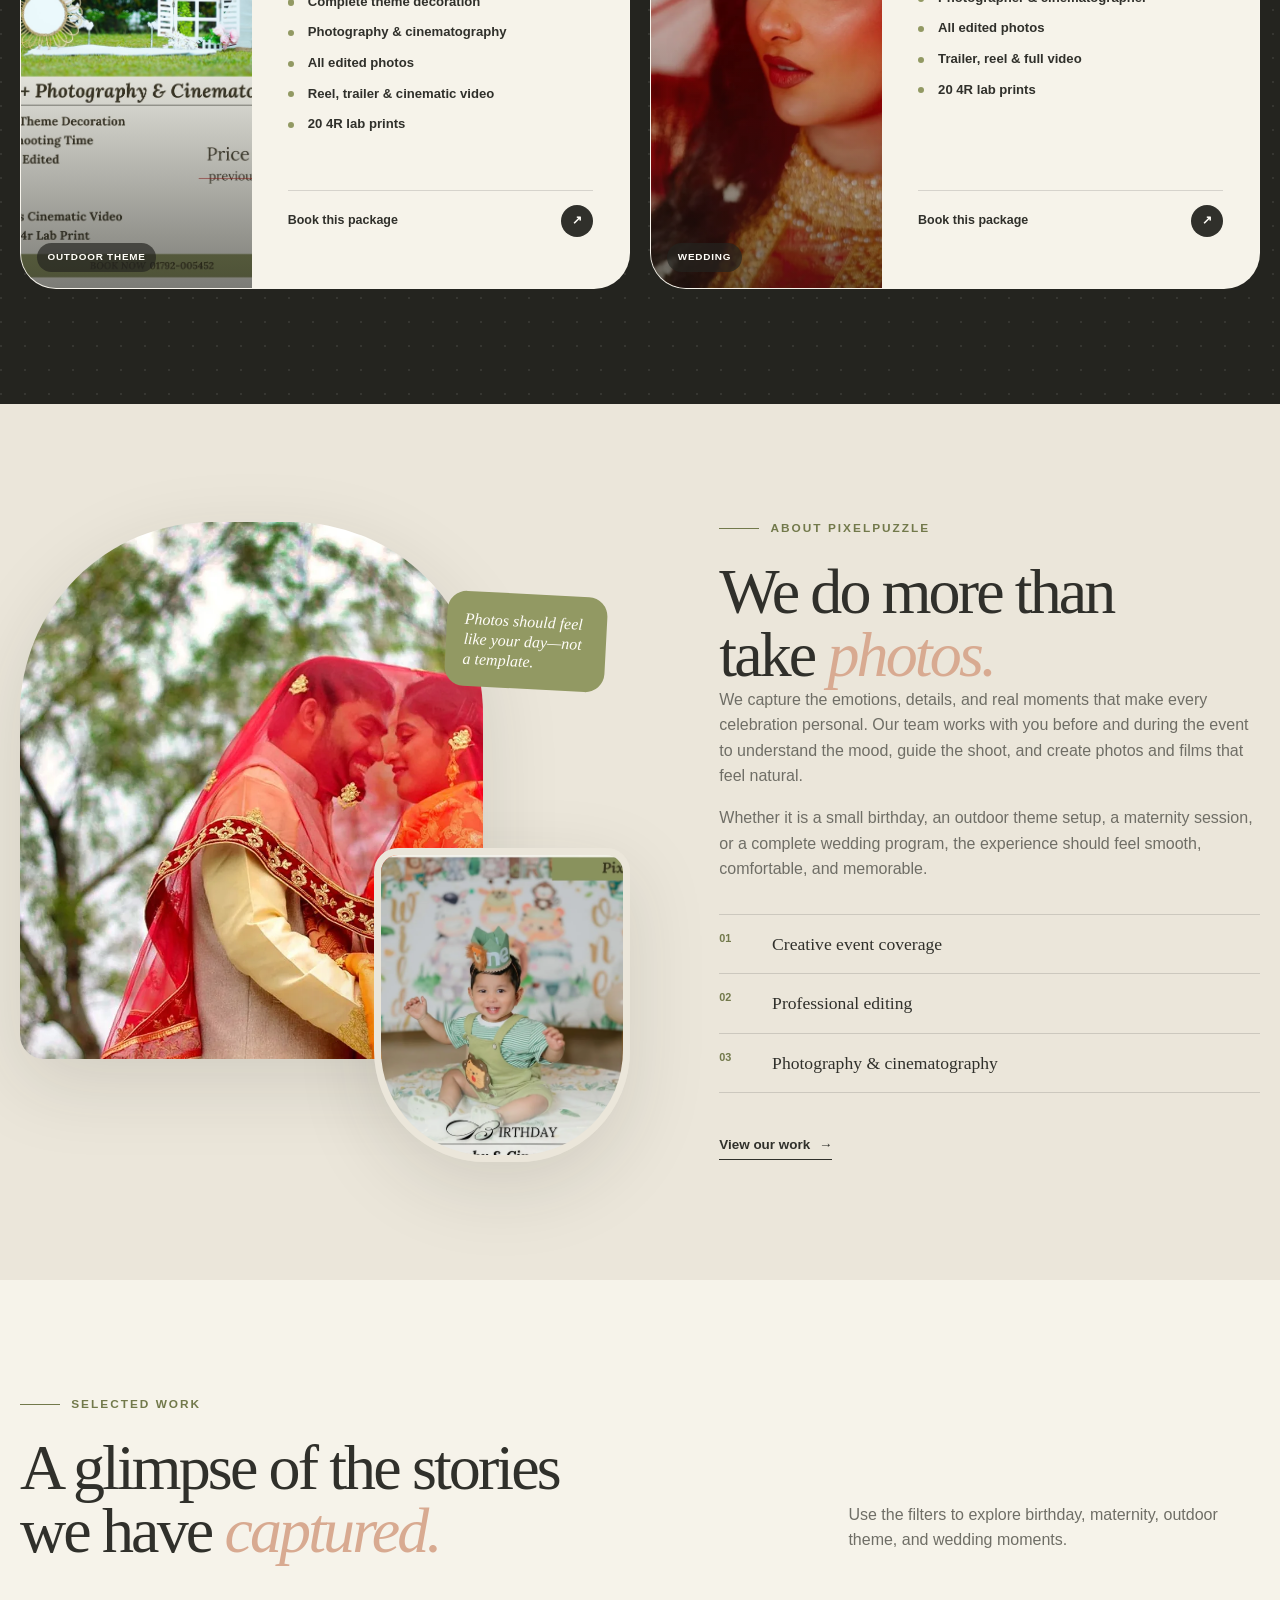
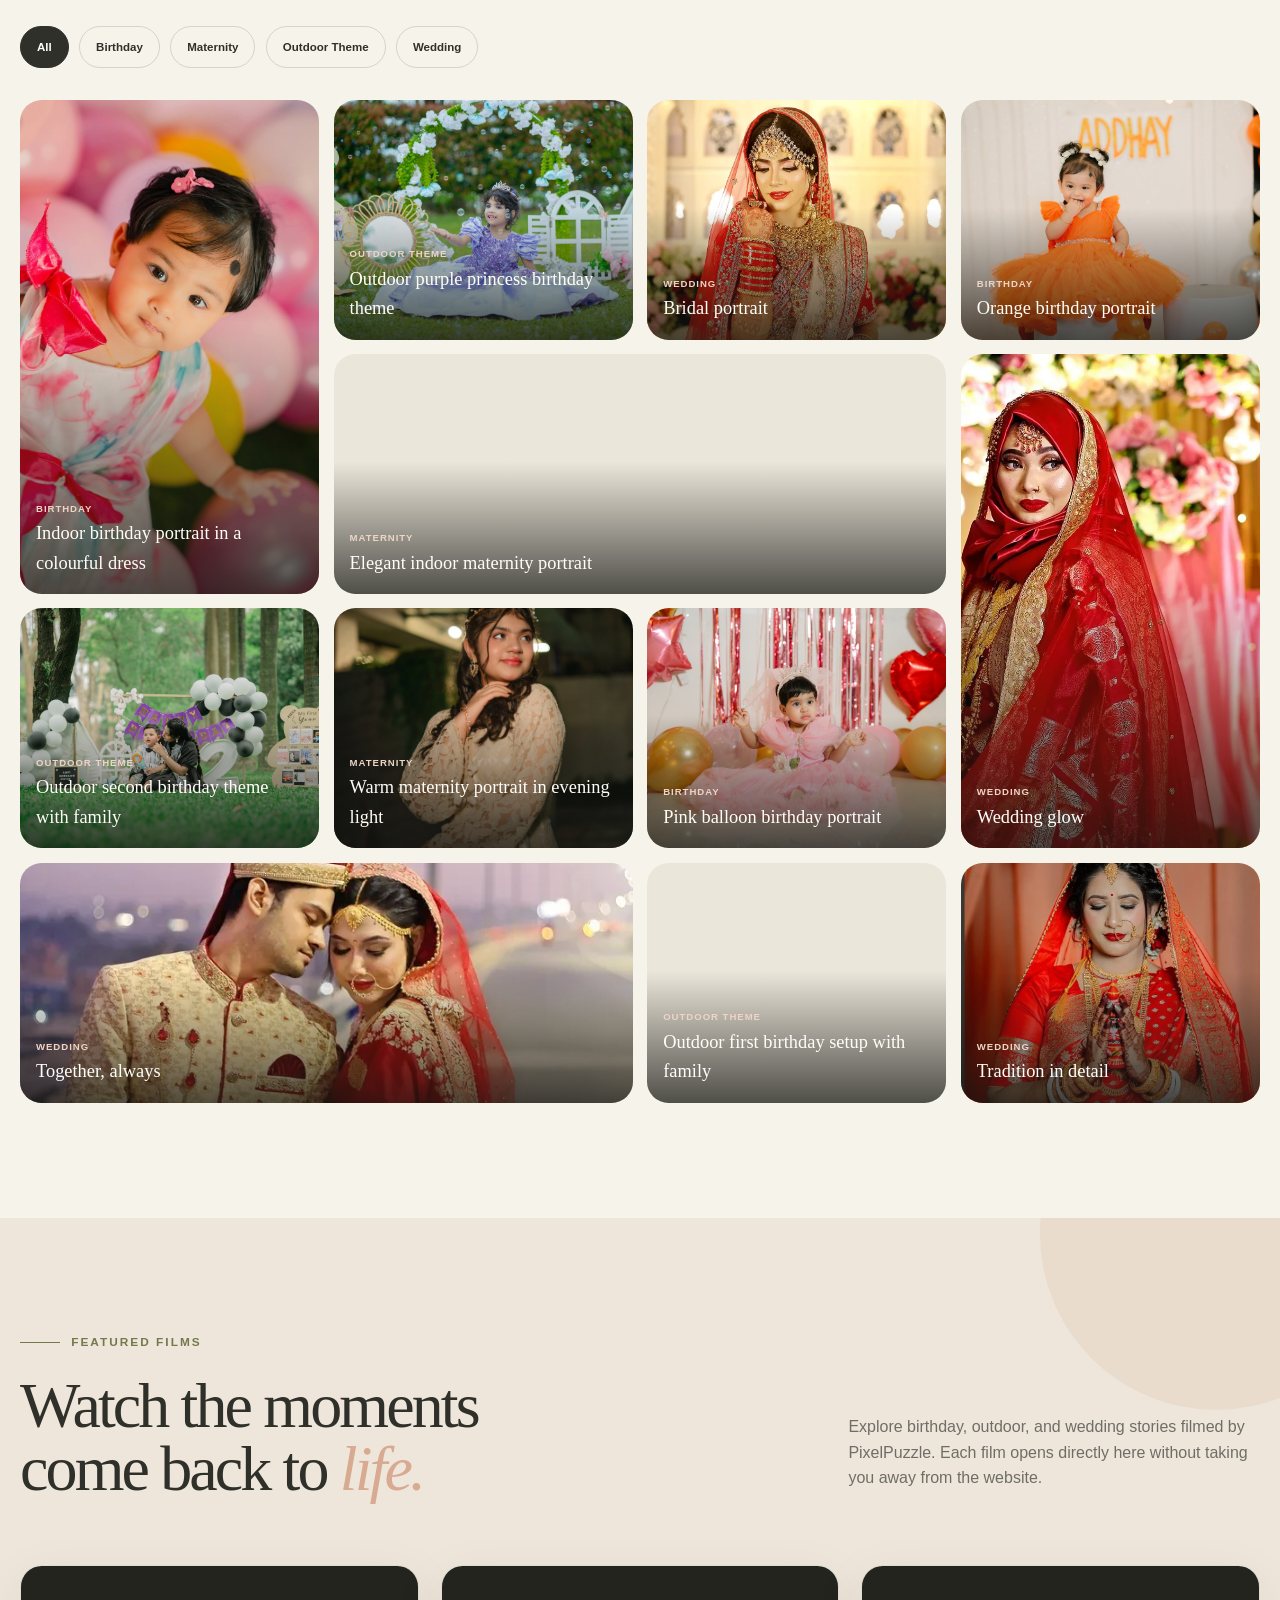
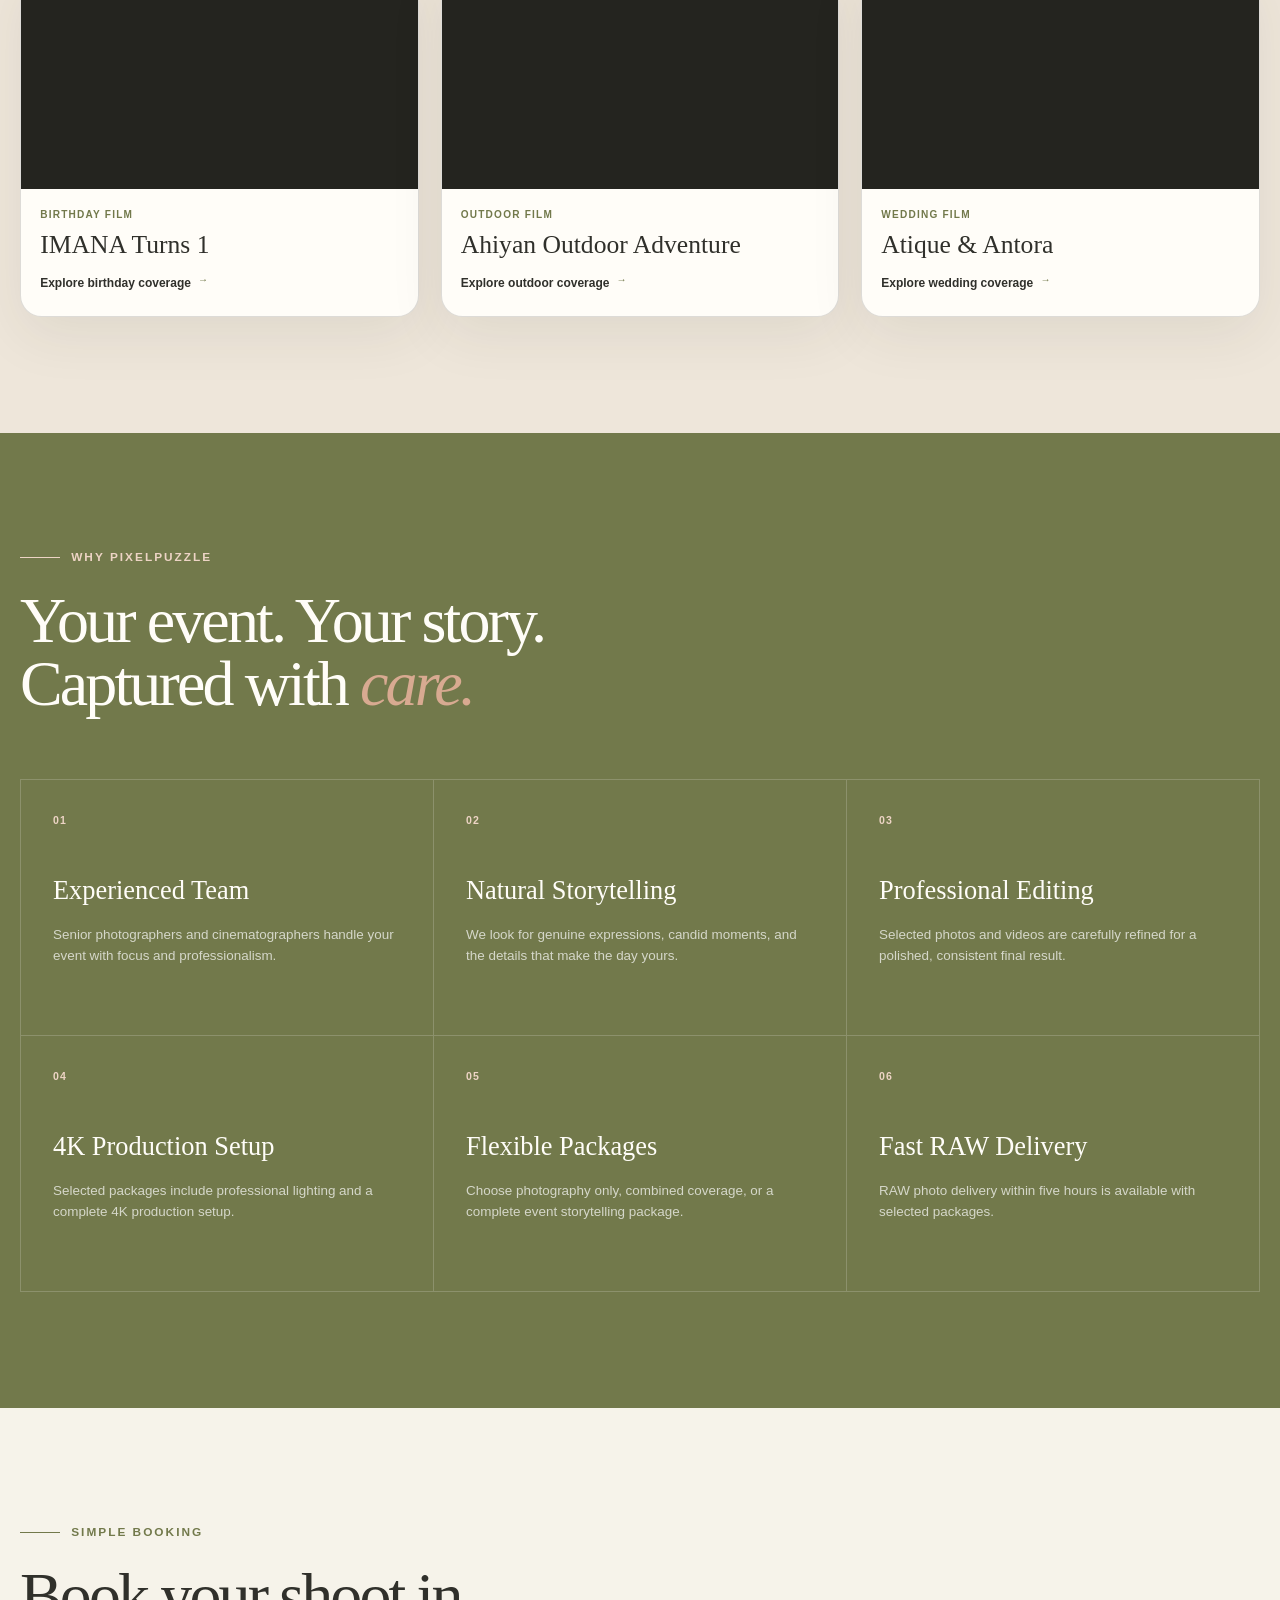
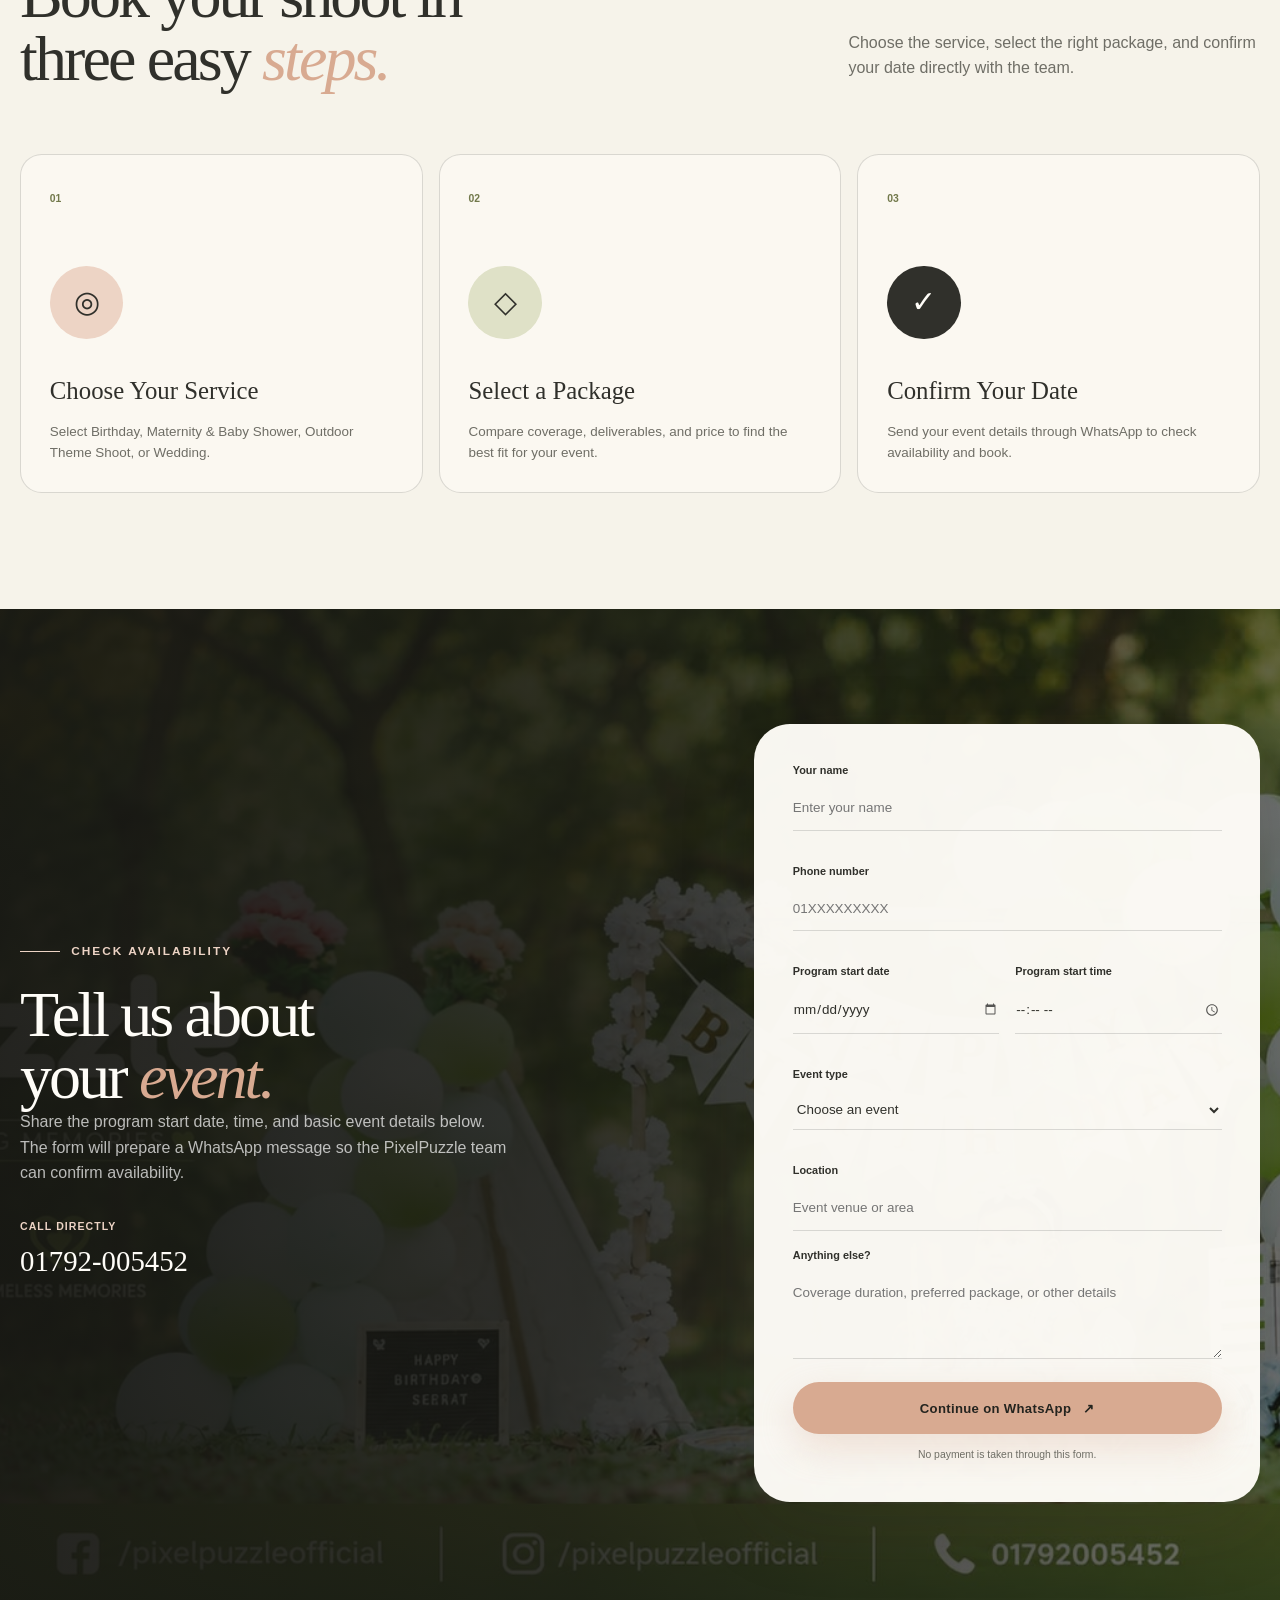
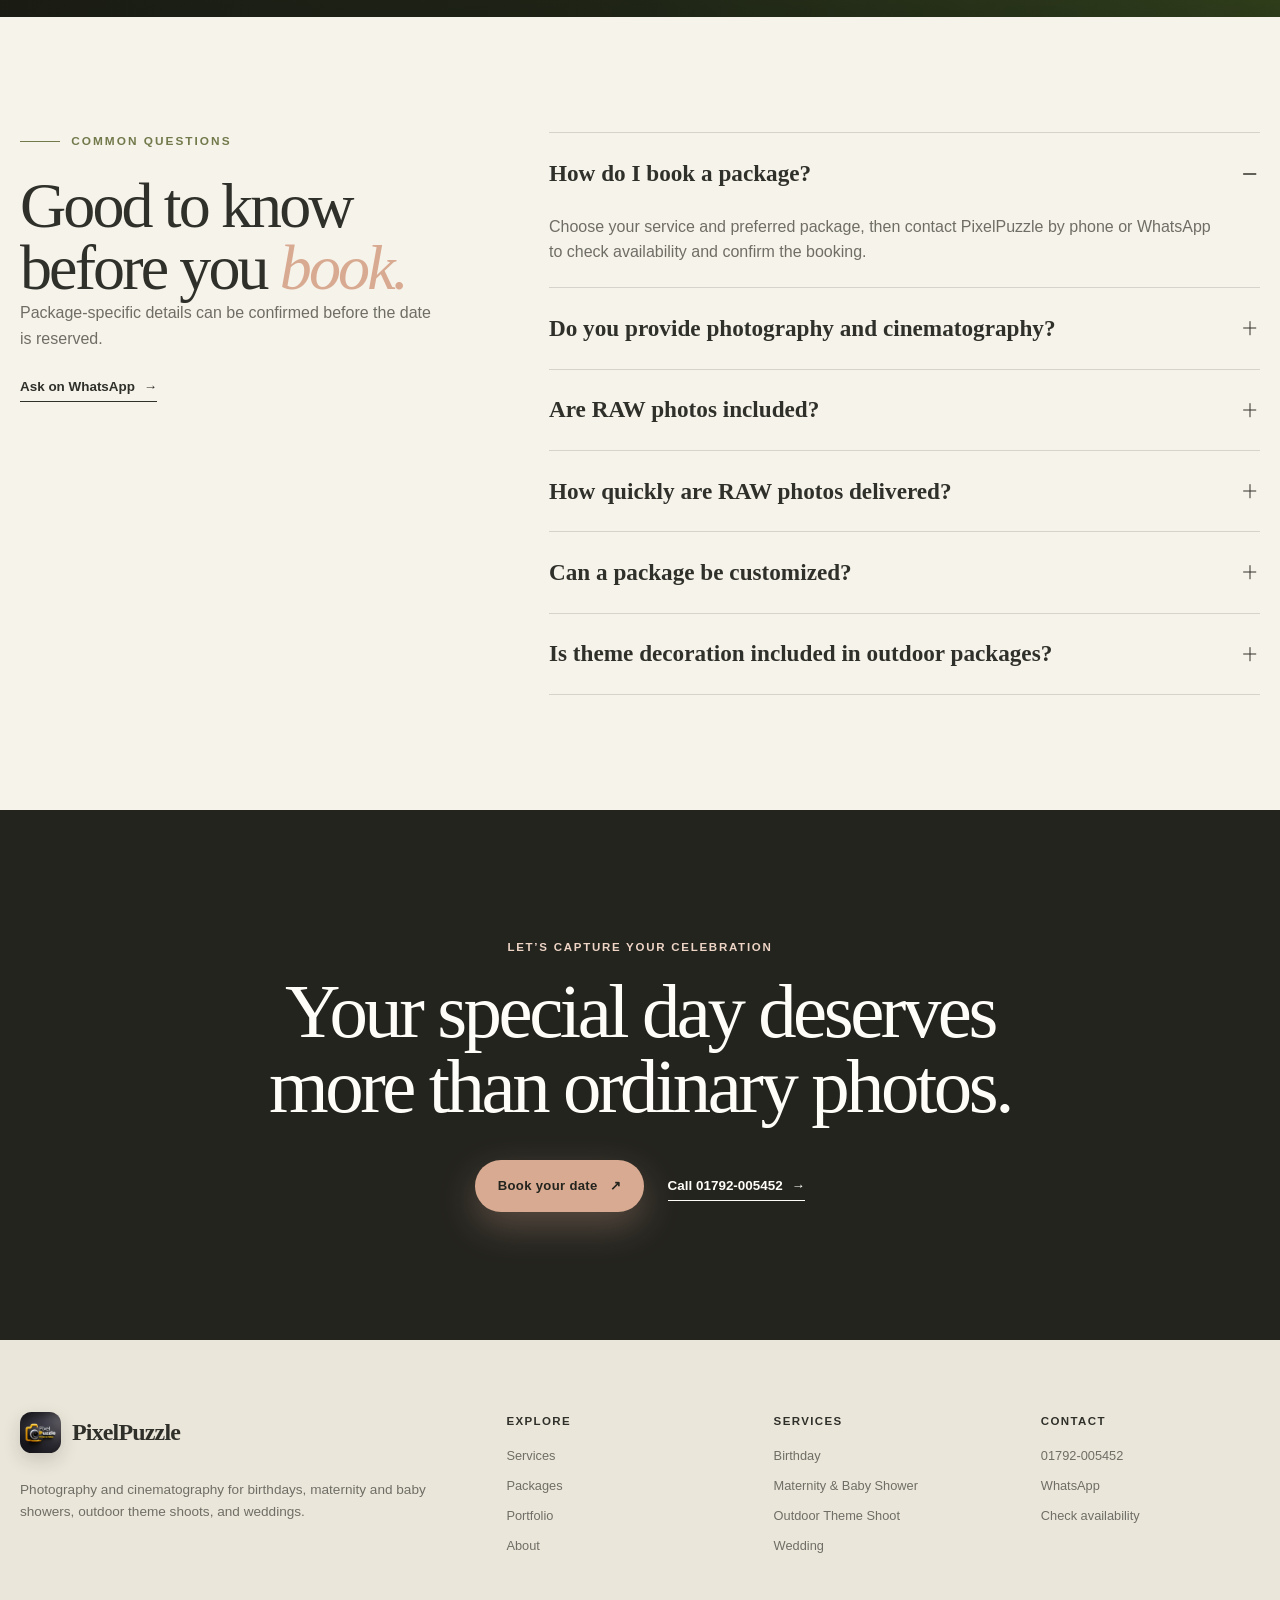
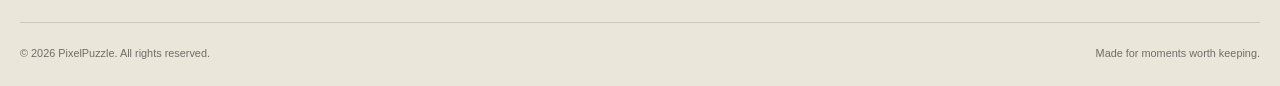
==== commit b2a76a02: "Add files via upload" ====
--- a/index.html
+++ b/index.html
@@ -4,15 +4,15 @@
 <head>
 <meta charset="utf-8"/>
 <meta content="width=device-width, initial-scale=1" name="viewport"/>
-<meta content="PixelPuzzle offers birthday, maternity, baby shower, outdoor theme shoot, and wedding photography and cinematography packages." name="description"/>
+<meta content="PixelPuzzle captures joyful birthday stories with photography and cinematic films, alongside maternity, outdoor theme, and wedding coverage." name="description"/>
 <meta content="#30302b" name="theme-color"/>
 <meta content="PixelPuzzle Photography &amp; Cinematography" property="og:title"/>
-<meta content="Photography and cinematic coverage for the celebrations you never want to forget." property="og:description"/>
+<meta content="Joyful birthday photography and cinematic films, with complete coverage for the moments families never want to forget." property="og:description"/>
 <meta content="website" property="og:type"/>
-<meta content="assets/images/photo_0001_1942x809.jpg" property="og:image"/>
+<meta content="assets/images/photo_0068_2048x1365.jpg" property="og:image"/>
 <title>PixelPuzzle | Photography &amp; Cinematography</title>
 <link href="assets/images/photo_0002_1536x1536.jpg" rel="icon" type="image/jpeg"/>
-<link as="image" href="assets/images/photo_0001_1942x809.jpg" rel="preload" type="image/jpeg"/>
+<link as="image" href="assets/images/photo_0068_2048x1365.jpg" rel="preload" type="image/jpeg"/>
 <link href="style.css" rel="stylesheet"/>
 <script>document.documentElement.classList.remove('no-js');</script>
 <script type="application/ld+json">
@@ -71,38 +71,37 @@
 <div aria-hidden="true" class="hero-orb hero-orb-two"></div>
 <div class="container hero-grid">
 <div class="hero-copy reveal">
-<p class="eyebrow"><span></span> Photography &amp; cinematography</p>
-<h1>Every celebration deserves a <em>beautiful story.</em></h1>
-<p class="hero-text">From birthdays and maternity sessions to outdoor theme shoots and weddings, we capture the moments you will want to remember forever.</p>
+<p class="eyebrow"><span></span> Birthday photography &amp; films</p>
+<h1>Your birthday story, captured with all the <em>joy.</em></h1>
+<p class="hero-text">From first birthdays to milestone celebrations, we preserve the smiles, little details, family moments, and cinematic memories that make the day yours.</p>
 <div class="hero-actions">
-<a class="button button-primary" href="#services">Explore services <span aria-hidden="true">↘</span></a>
+<a class="button button-primary" href="birthday-packages.html">View birthday packages <span aria-hidden="true">↘</span></a>
 <a class="text-link" href="#booking">Check your date <span aria-hidden="true">→</span></a>
 </div>
-<div aria-label="Service highlights" class="hero-trust">
-<div><strong>4K</strong><span>Professional setup</span></div>
-<div><strong>4</strong><span>Event categories</span></div>
-<div><strong>Fast</strong><span>RAW delivery*</span></div>
-</div>
-<small class="hero-note">*Available with selected packages.</small>
-</div>
-<div aria-label="PixelPuzzle photography categories" class="hero-gallery reveal delay-1">
+<div aria-label="Birthday service highlights" class="hero-trust">
+<div><strong>4</strong><span>Birthday packages</span></div>
+<div><strong>৳2,999</strong><span>Starting price</span></div>
+<div><strong>Photo + Film</strong><span>Complete memories</span></div>
+</div>
+</div>
+<div aria-label="PixelPuzzle birthday photography moments" class="hero-gallery reveal delay-1">
 <figure class="hero-photo hero-photo-main">
-<img alt="Bride in traditional red wedding attire" fetchpriority="high" height="1170" src="assets/images/wedding-03.webp" width="860"/>
-<figcaption>Wedding</figcaption>
+<img alt="Child smiling during a colourful PixelPuzzle birthday celebration" fetchpriority="high" height="1365" src="assets/images/photo_0068_2048x1365.jpg" width="2048"/>
+<figcaption>Birthday joy</figcaption>
 </figure>
 <figure class="hero-photo hero-photo-top">
-<img alt="Child smiling during a PixelPuzzle birthday celebration" fetchpriority="high" height="1365" src="assets/images/photo_0068_2048x1365.jpg" width="2048"/>
-<figcaption>Birthday</figcaption>
+<img alt="Child in an orange birthday dress during a PixelPuzzle portrait session" fetchpriority="high" height="1365" src="assets/images/photo_0082_2048x1365.jpg" width="2048"/>
+<figcaption>Birthday portrait</figcaption>
 </figure>
 <figure class="hero-photo hero-photo-bottom">
-<img alt="Baby shower maternity portrait by PixelPuzzle" fetchpriority="high" height="590" src="assets/images/maternity.jpg" width="417"/>
-<figcaption>Maternity</figcaption>
+<img alt="Pink balloon birthday portrait by PixelPuzzle" fetchpriority="high" height="1365" src="assets/images/photo_0146_2048x1365.jpg" width="2048"/>
+<figcaption>Milestone moment</figcaption>
 </figure>
 <figure class="hero-photo hero-photo-wide">
 <img alt="PixelPuzzle outdoor birthday theme setup in a green park" fetchpriority="high" height="809" src="assets/images/photo_0001_1942x809.jpg" width="1942"/>
-<figcaption>Outdoor theme</figcaption>
-</figure>
-<span aria-hidden="true" class="hero-stamp">Real moments<br/>beautifully kept</span>
+<figcaption>Outdoor birthday</figcaption>
+</figure>
+<span aria-hidden="true" class="hero-stamp">Birthday joy<br/>beautifully kept</span>
 </div>
 </div>
 <a aria-label="Scroll to services" class="hero-scroll" href="#services"><span>Discover</span><i></i></a>
@@ -356,6 +355,31 @@
 </div>
 </div>
 </section>
+<section class="section film-section" id="films">
+<div class="container">
+<div class="section-heading reveal">
+<div>
+<p class="eyebrow"><span></span> Featured films</p>
+<h2>Watch the moments<br/>come back to <em>life.</em></h2>
+</div>
+<p>Explore birthday, outdoor, and wedding stories filmed by PixelPuzzle. Each film opens directly here without taking you away from the website.</p>
+</div>
+<div class="film-grid film-grid-three">
+<article class="film-card reveal">
+<div class="film-frame"><iframe allow="accelerometer; autoplay; clipboard-write; encrypted-media; gyroscope; picture-in-picture; web-share" allowfullscreen loading="lazy" referrerpolicy="strict-origin-when-cross-origin" src="https://www.youtube-nocookie.com/embed/kKVst4-ghI8?rel=0" title="IMANA Turns 1 birthday film by PixelPuzzle"></iframe></div>
+<div class="film-card-copy"><span>Birthday Film</span><h3>IMANA Turns 1</h3><a href="birthday-packages.html">Explore birthday coverage <span aria-hidden="true">→</span></a></div>
+</article>
+<article class="film-card reveal delay-1">
+<div class="film-frame"><iframe allow="accelerometer; autoplay; clipboard-write; encrypted-media; gyroscope; picture-in-picture; web-share" allowfullscreen loading="lazy" referrerpolicy="strict-origin-when-cross-origin" src="https://www.youtube-nocookie.com/embed/hBRdo_5XoZg?rel=0" title="Ahiyan Outdoor Adventure film by PixelPuzzle"></iframe></div>
+<div class="film-card-copy"><span>Outdoor Film</span><h3>Ahiyan Outdoor Adventure</h3><a href="outdoor-theme-shoot.html">Explore outdoor coverage <span aria-hidden="true">→</span></a></div>
+</article>
+<article class="film-card reveal delay-2">
+<div class="film-frame"><iframe allow="accelerometer; autoplay; clipboard-write; encrypted-media; gyroscope; picture-in-picture; web-share" allowfullscreen loading="lazy" referrerpolicy="strict-origin-when-cross-origin" src="https://www.youtube-nocookie.com/embed/8ZOzykCTCTM?rel=0" title="Atique and Antora wedding film by PixelPuzzle"></iframe></div>
+<div class="film-card-copy"><span>Wedding Film</span><h3>Atique &amp; Antora</h3><a href="wedding-packages.html">Explore wedding coverage <span aria-hidden="true">→</span></a></div>
+</article>
+</div>
+</div>
+</section>
 <section class="section benefits-section">
 <div class="container">
 <div class="benefits-heading reveal">
--- a/style.css
+++ b/style.css
@@ -2782,3 +2782,119 @@
   cursor: pointer;
   opacity: 0.65;
 }
+
+
+/* Embedded cinematography films */
+.film-section {
+  position: relative;
+  overflow: hidden;
+  background: #eee6da;
+}
+
+.film-section::before {
+  content: "";
+  position: absolute;
+  width: 22rem;
+  height: 22rem;
+  top: -10rem;
+  right: -7rem;
+  border-radius: 50%;
+  background: rgba(216, 170, 145, 0.18);
+  pointer-events: none;
+}
+
+.service-film-section {
+  background: var(--paper);
+}
+
+.film-grid {
+  position: relative;
+  z-index: 1;
+  display: grid;
+  grid-template-columns: repeat(2, minmax(0, 1fr));
+  gap: 1.35rem;
+}
+
+.film-grid-three {
+  grid-template-columns: repeat(3, minmax(0, 1fr));
+}
+
+.film-card {
+  overflow: hidden;
+  background: var(--white);
+  border: 1px solid var(--line);
+  border-radius: var(--radius-md);
+  box-shadow: 0 18px 55px rgba(48, 48, 43, 0.08);
+}
+
+.film-frame {
+  position: relative;
+  aspect-ratio: 16 / 9;
+  overflow: hidden;
+  background: var(--ink-deep);
+}
+
+.film-frame iframe {
+  position: absolute;
+  inset: 0;
+  width: 100%;
+  height: 100%;
+  border: 0;
+}
+
+.film-card-copy {
+  padding: 1.15rem 1.2rem 1.3rem;
+}
+
+.film-card-copy span {
+  display: block;
+  margin-bottom: 0.45rem;
+  color: var(--olive-dark);
+  font-size: 0.63rem;
+  font-weight: 800;
+  letter-spacing: 0.12em;
+  text-transform: uppercase;
+}
+
+.film-card-copy h3 {
+  margin: 0;
+  font-family: var(--serif);
+  font-size: clamp(1.35rem, 2vw, 1.9rem);
+  font-weight: 400;
+  line-height: 1.1;
+}
+
+.film-card-copy a {
+  display: inline-flex;
+  align-items: center;
+  gap: 0.45rem;
+  margin-top: 0.85rem;
+  color: var(--ink);
+  font-size: 0.75rem;
+  font-weight: 800;
+}
+
+@media (max-width: 900px) {
+  .film-grid-three {
+    grid-template-columns: 1fr 1fr;
+  }
+
+  .film-grid-three .film-card:last-child {
+    grid-column: 1 / -1;
+  }
+}
+
+@media (max-width: 640px) {
+  .film-grid,
+  .film-grid-three {
+    grid-template-columns: 1fr;
+  }
+
+  .film-grid-three .film-card:last-child {
+    grid-column: auto;
+  }
+
+  .film-card-copy {
+    padding: 1rem;
+  }
+}
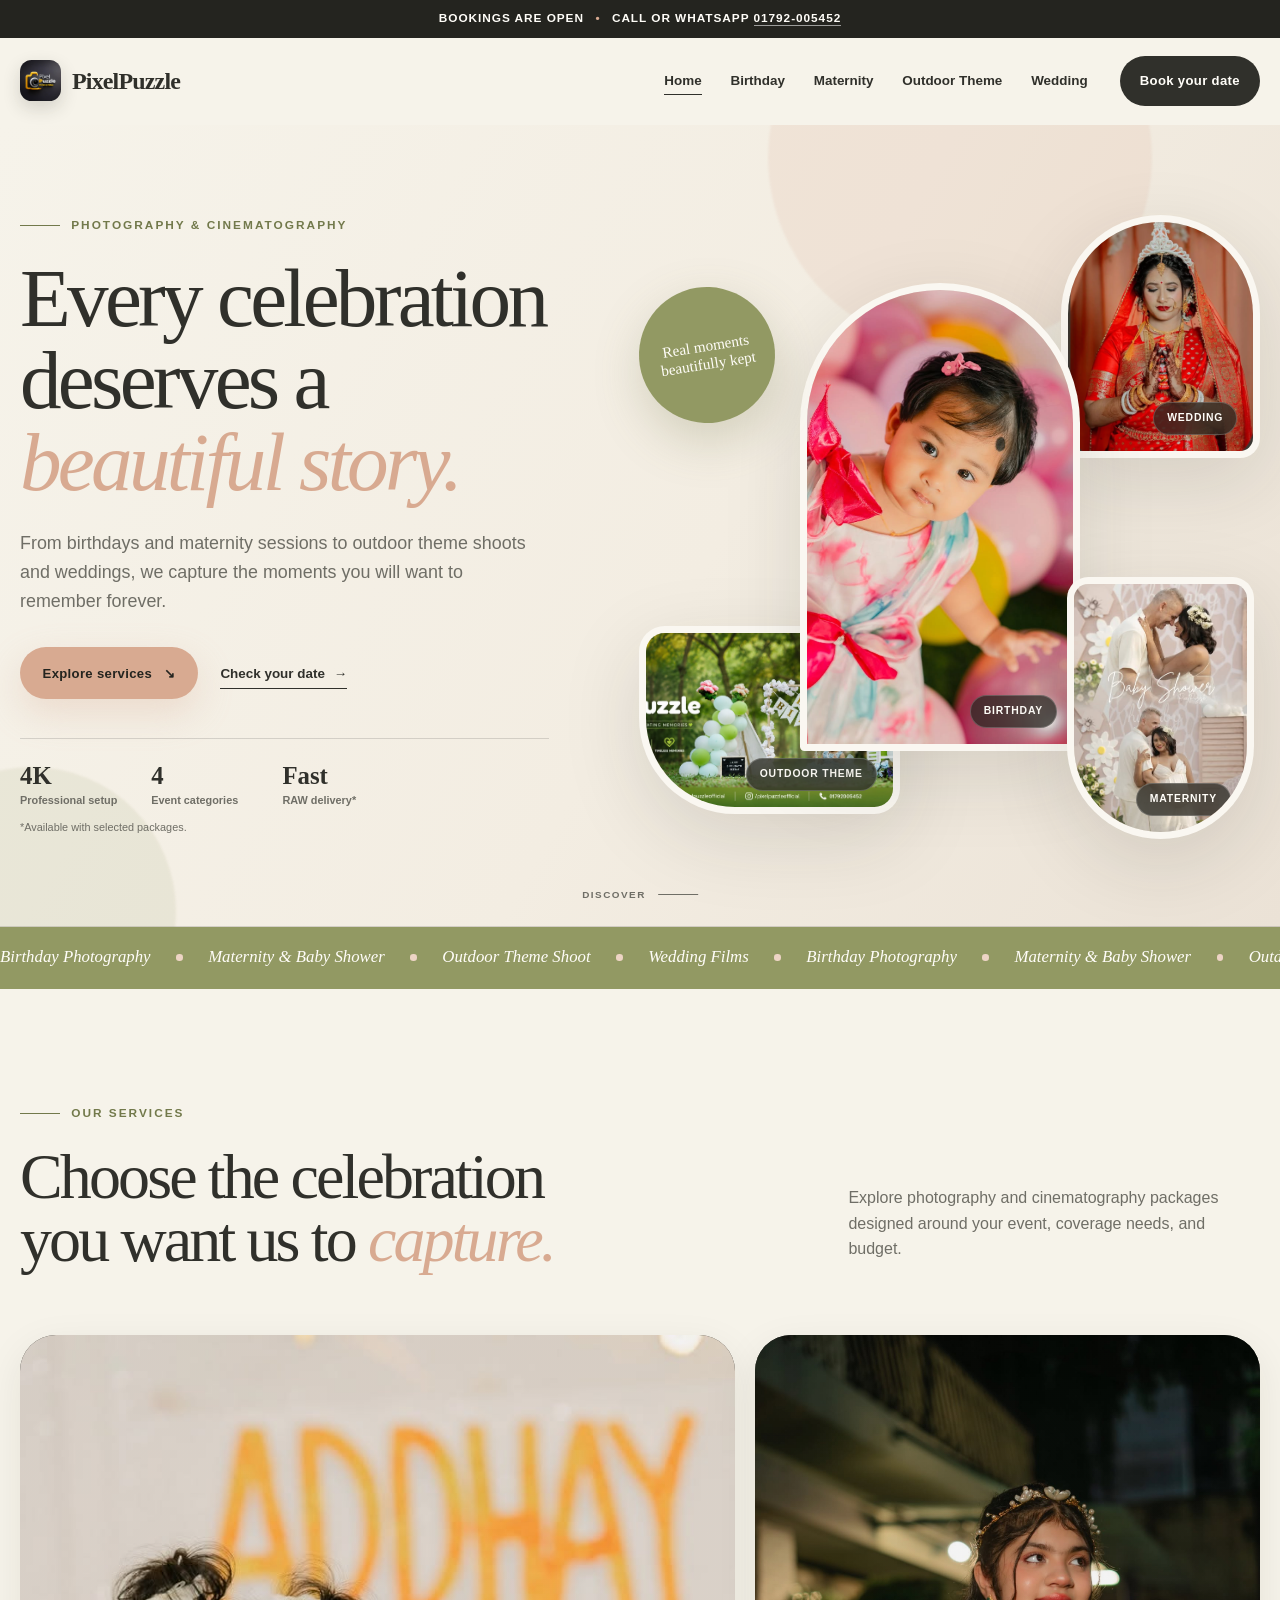
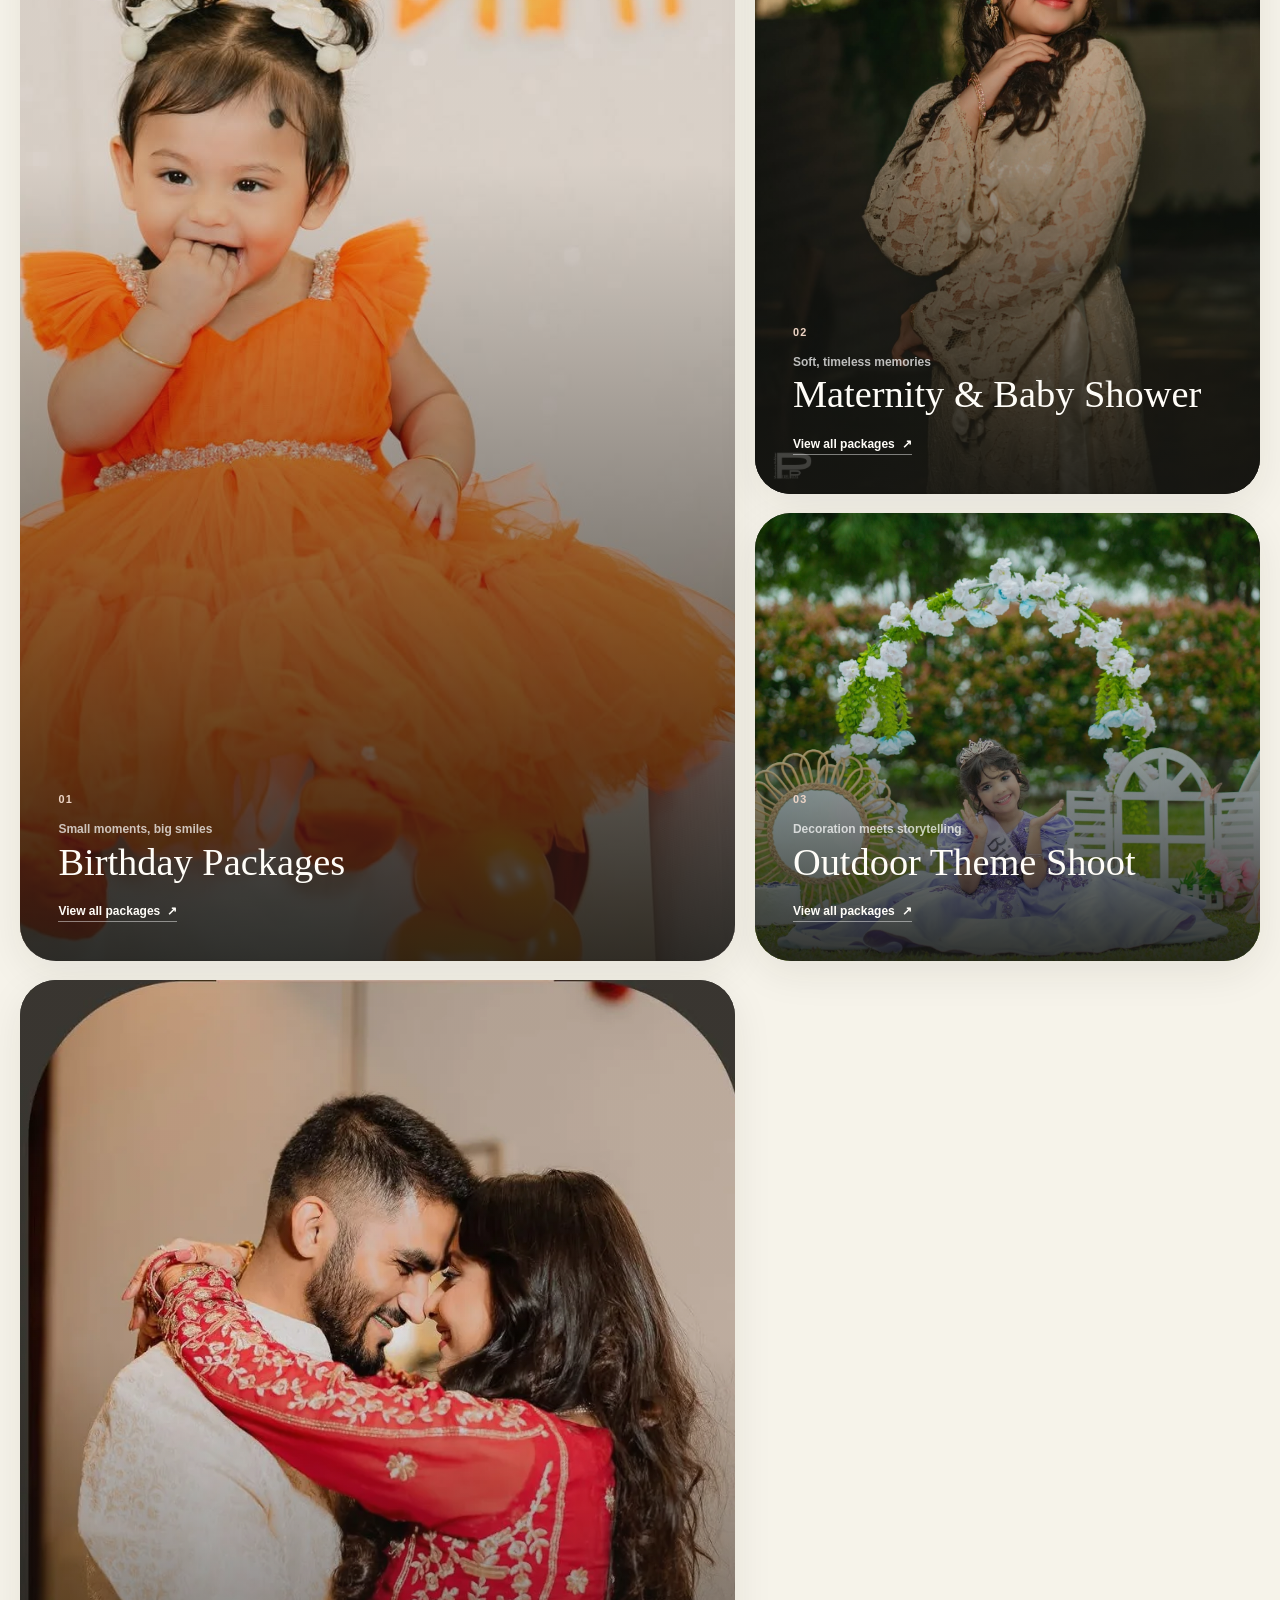
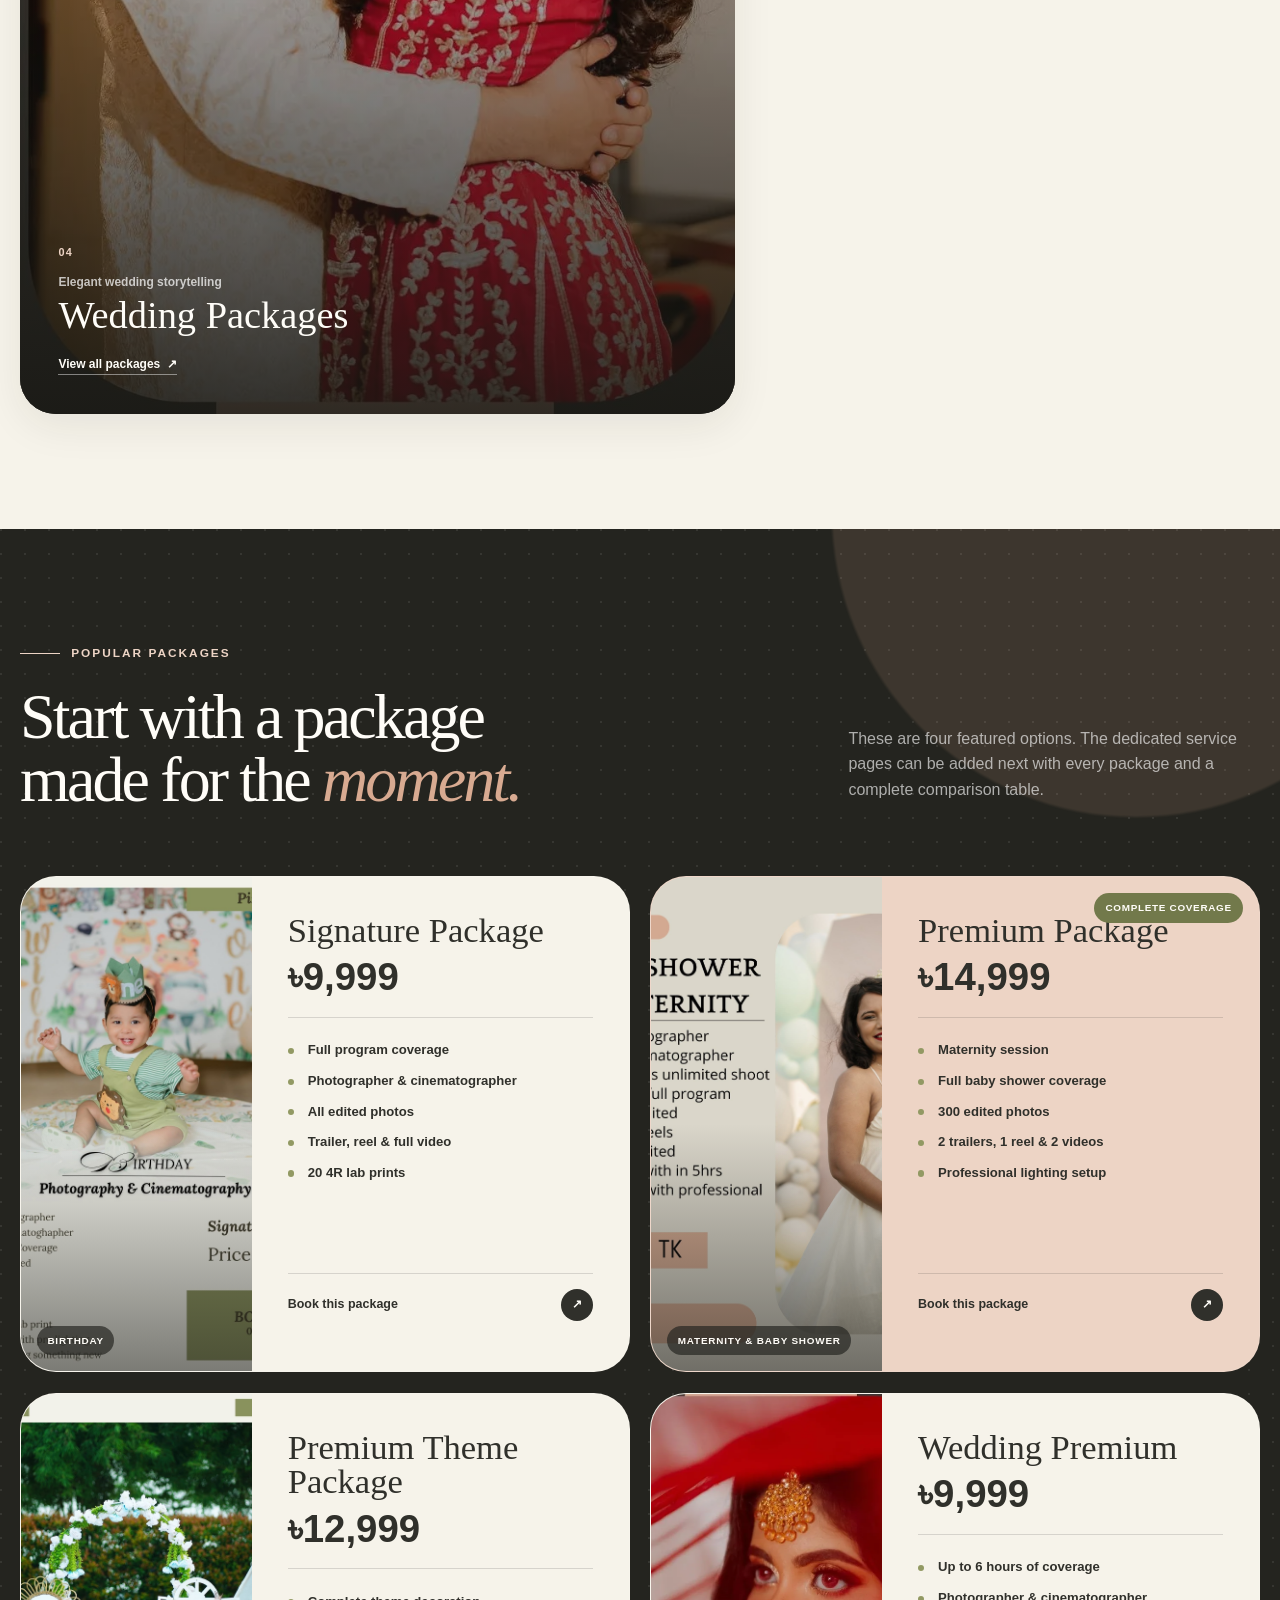
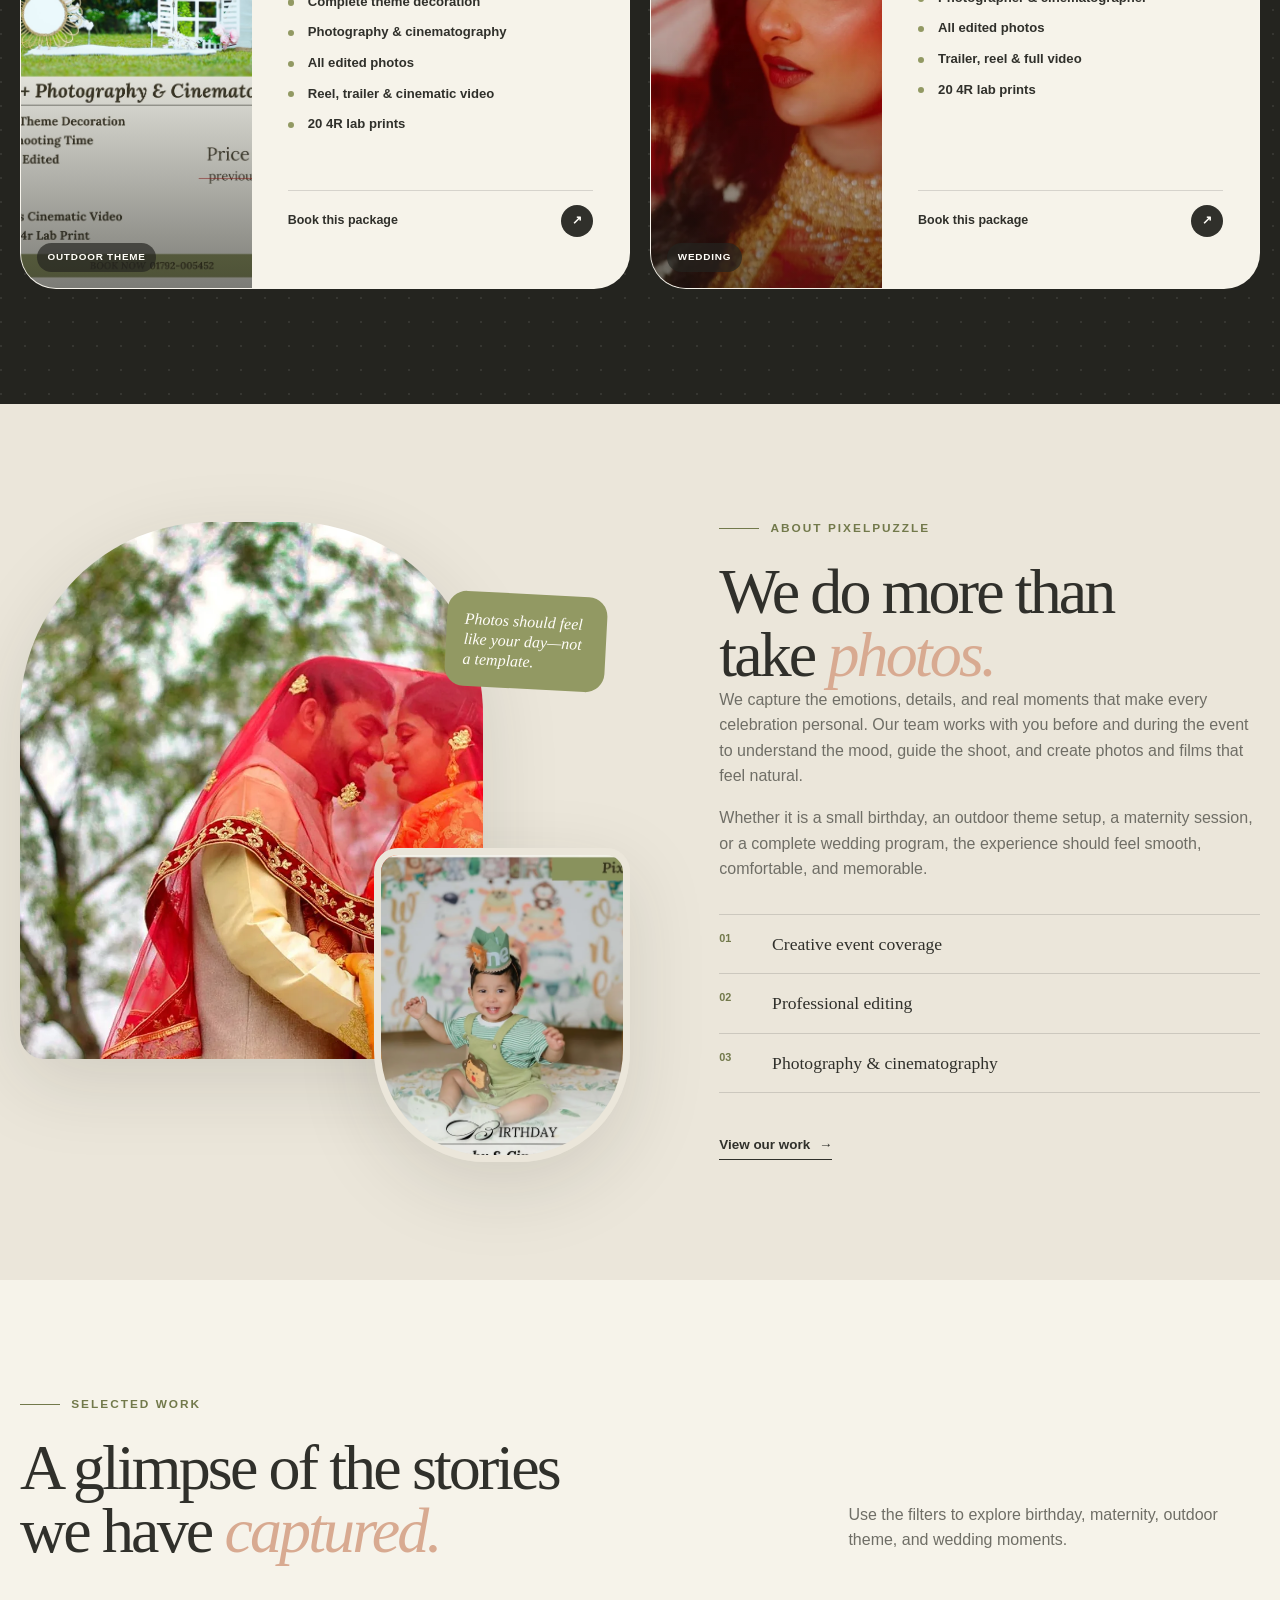
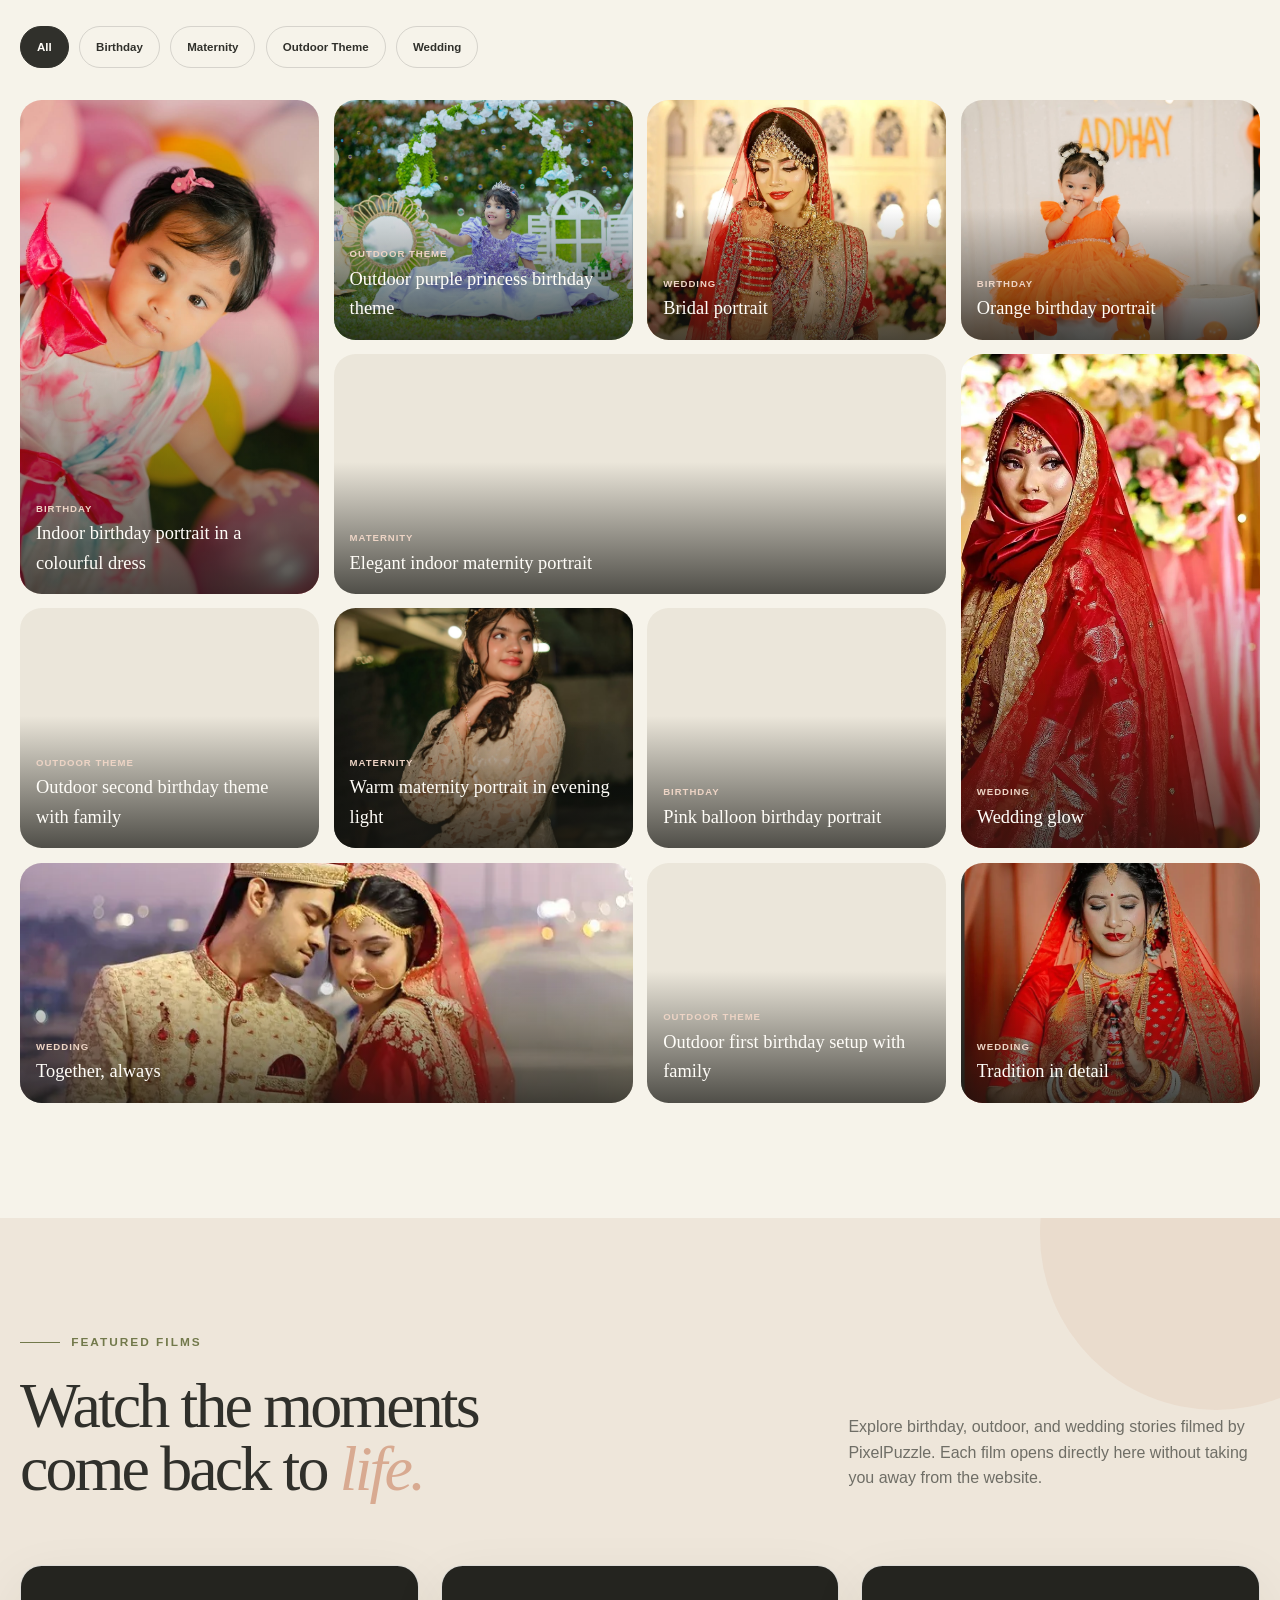
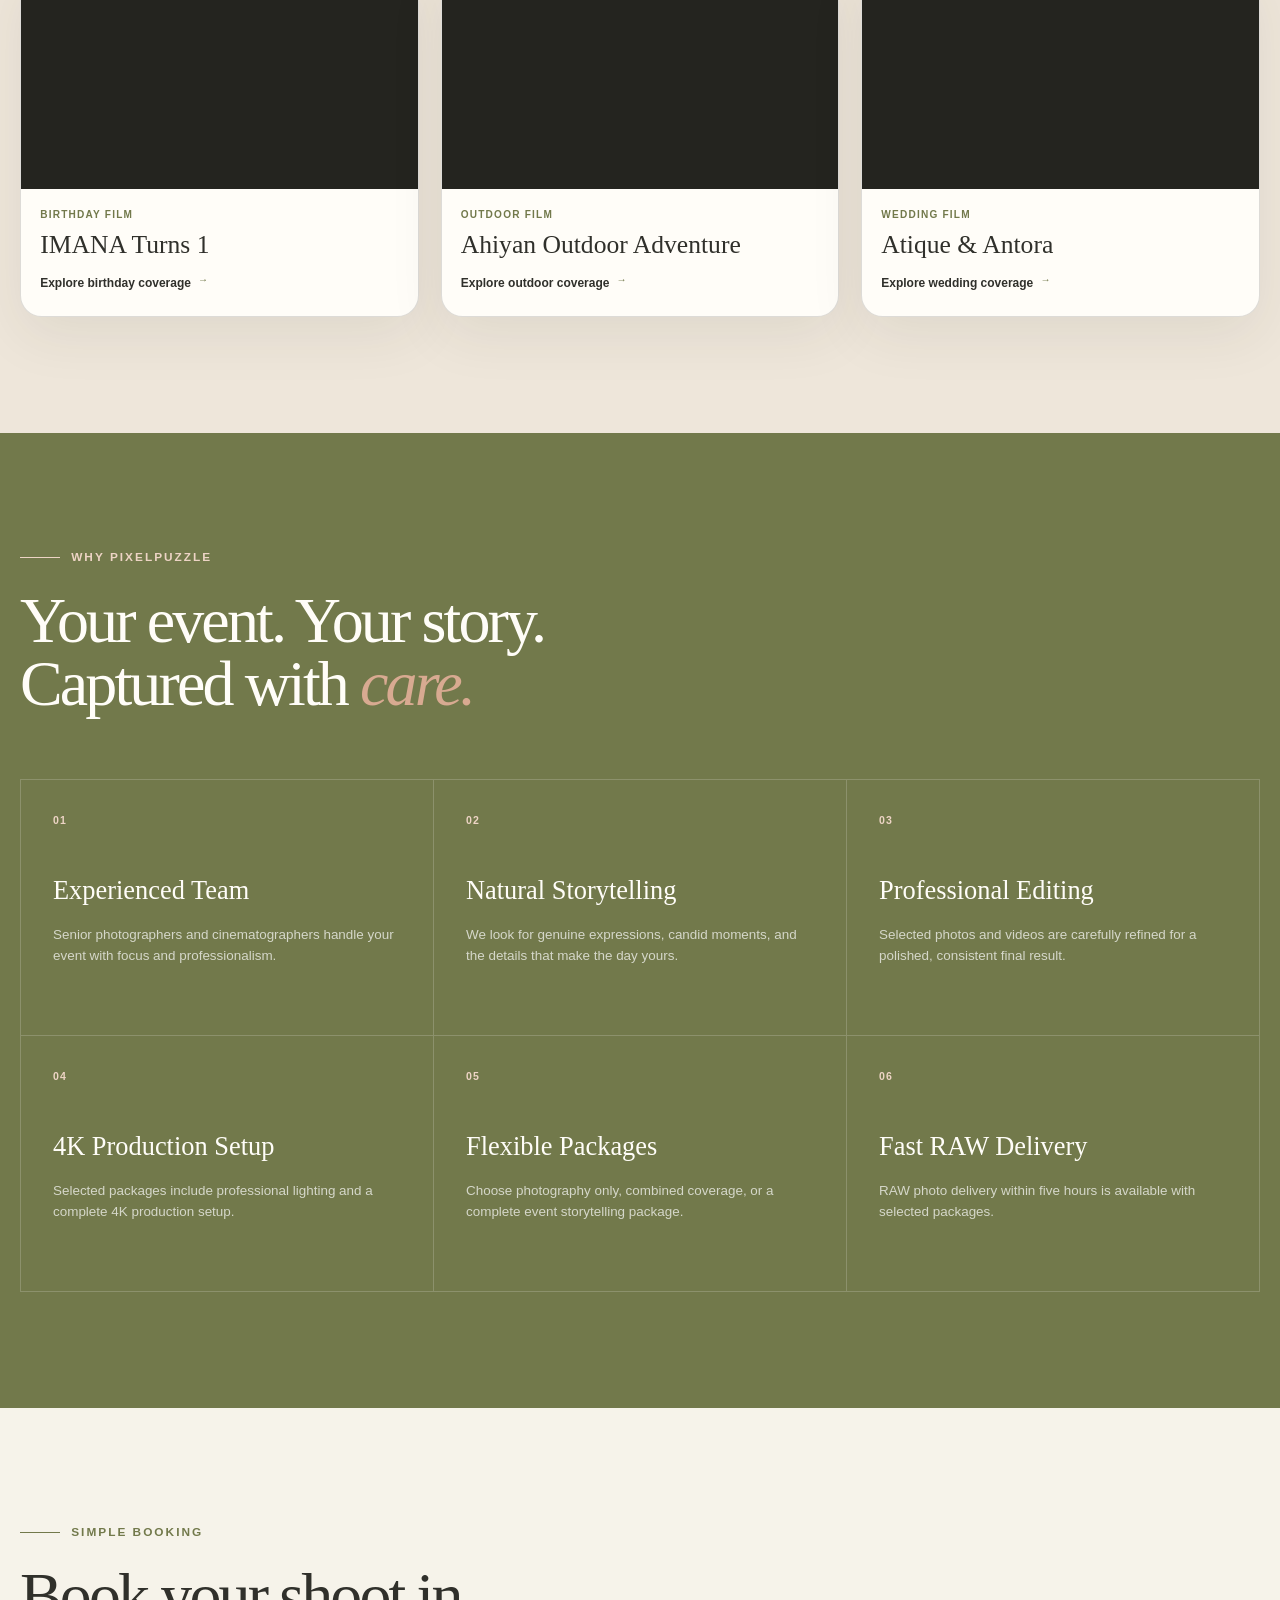
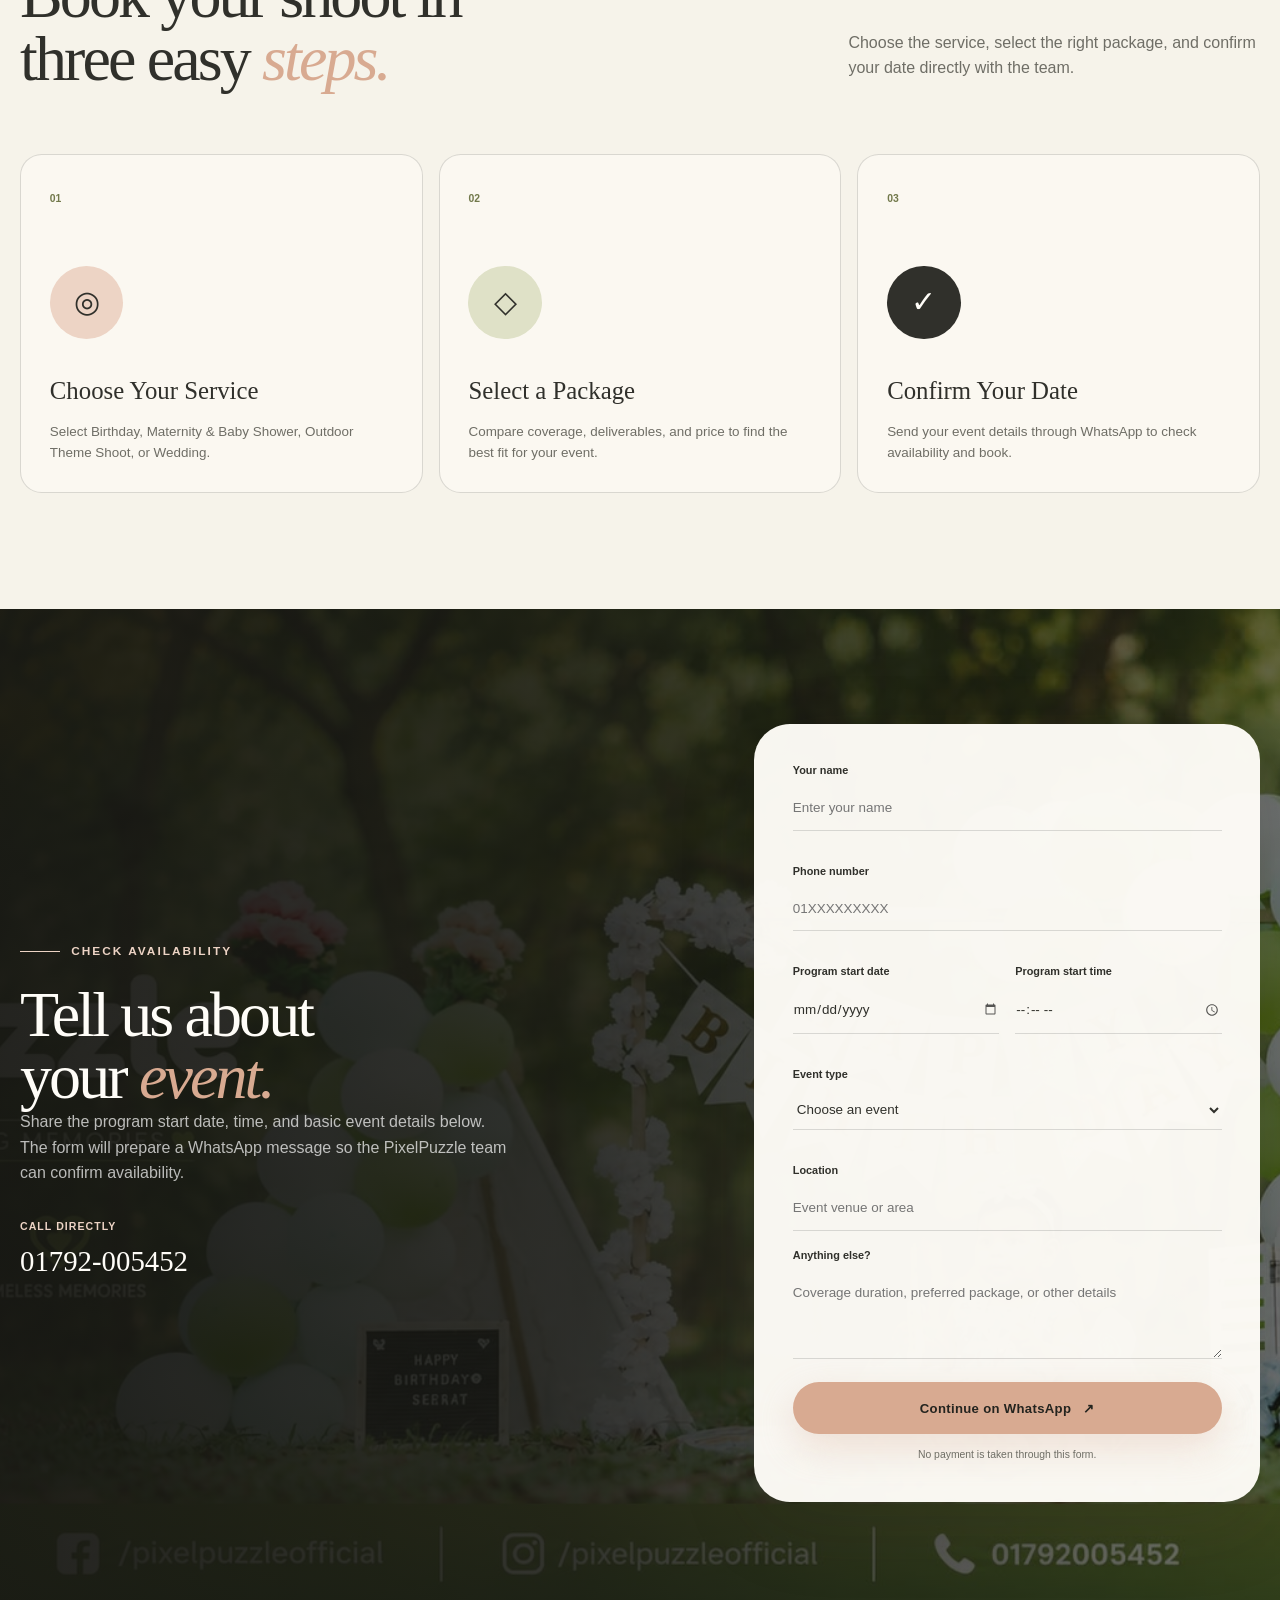
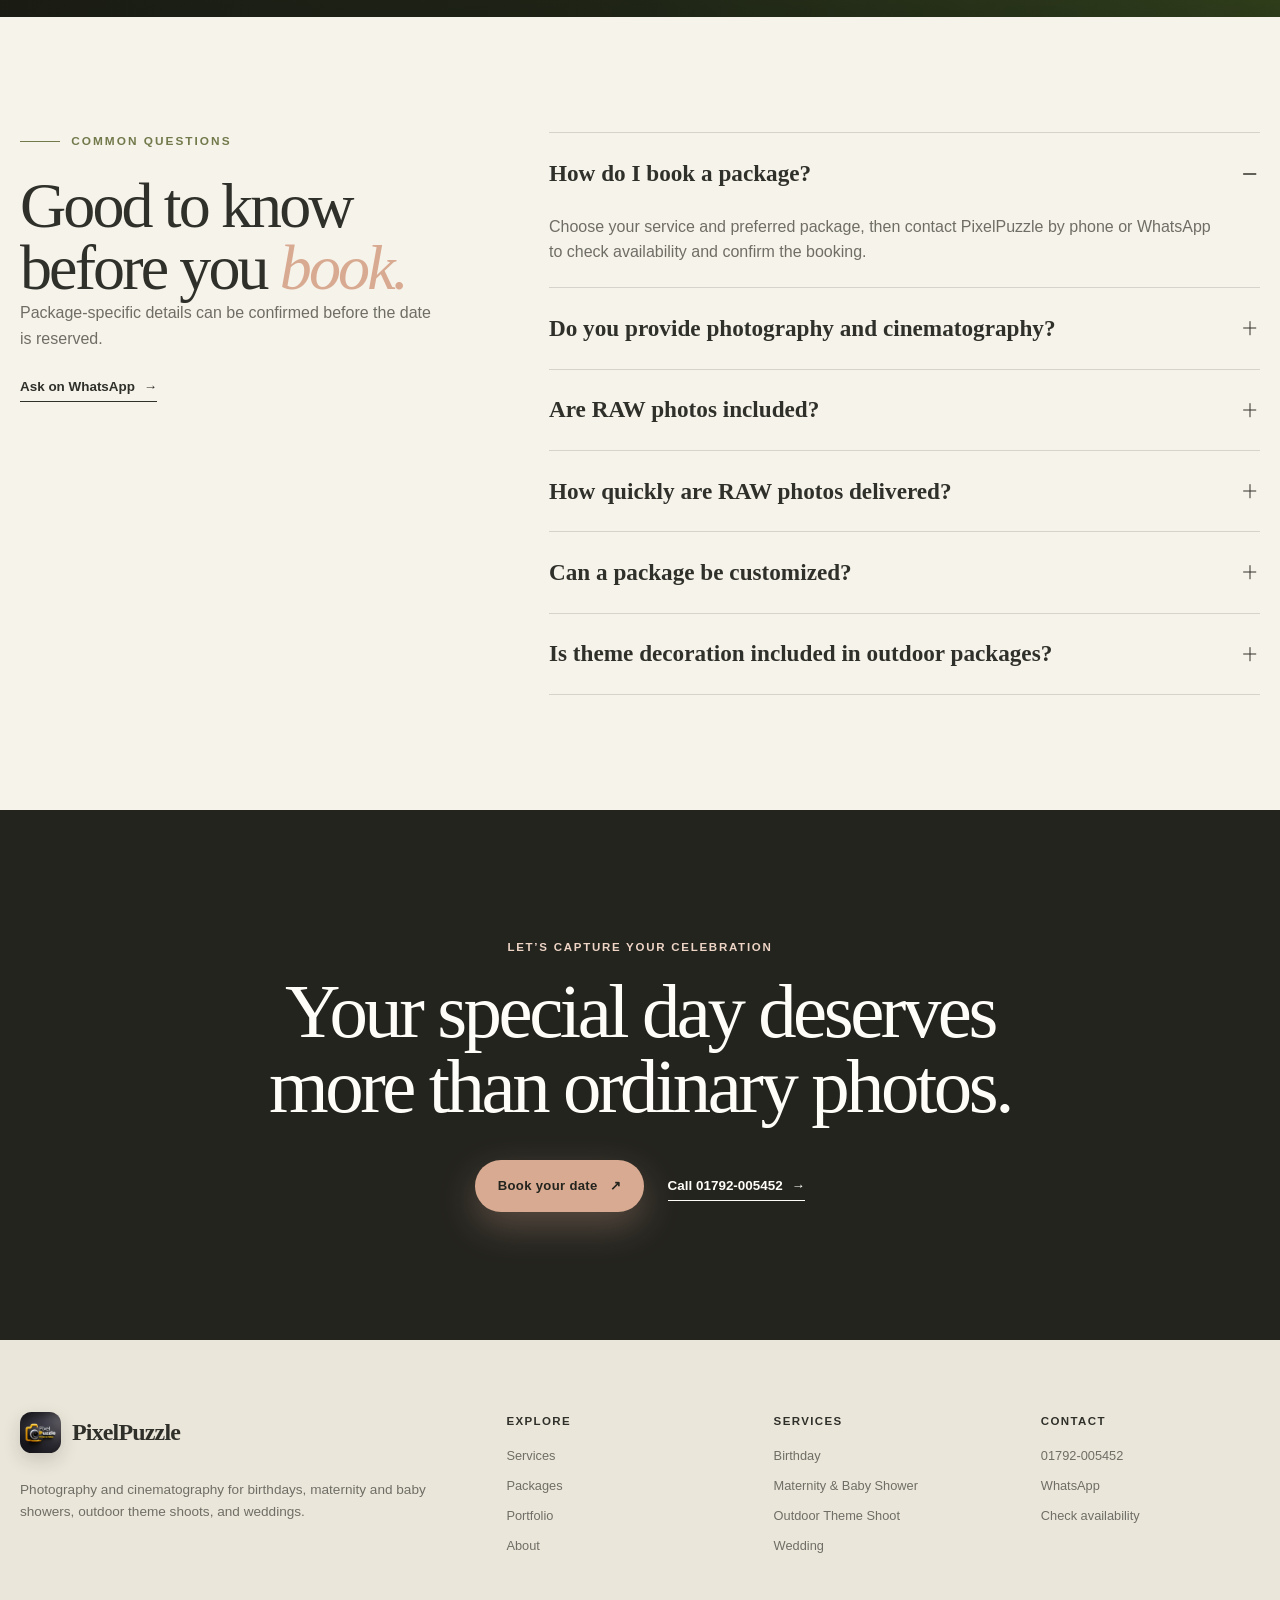
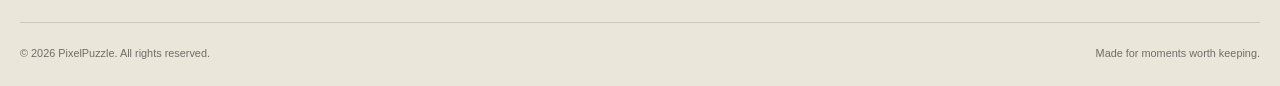
==== commit 47464c49: "Add files via upload" ====
--- a/index.html
+++ b/index.html
@@ -4,10 +4,10 @@
 <head>
 <meta charset="utf-8"/>
 <meta content="width=device-width, initial-scale=1" name="viewport"/>
-<meta content="PixelPuzzle captures joyful birthday stories with photography and cinematic films, alongside maternity, outdoor theme, and wedding coverage." name="description"/>
+<meta content="PixelPuzzle offers birthday, maternity, baby shower, outdoor theme shoot, and wedding photography and cinematography packages." name="description"/>
 <meta content="#30302b" name="theme-color"/>
 <meta content="PixelPuzzle Photography &amp; Cinematography" property="og:title"/>
-<meta content="Joyful birthday photography and cinematic films, with complete coverage for the moments families never want to forget." property="og:description"/>
+<meta content="Photography and cinematic coverage for the celebrations you never want to forget." property="og:description"/>
 <meta content="website" property="og:type"/>
 <meta content="assets/images/photo_0068_2048x1365.jpg" property="og:image"/>
 <title>PixelPuzzle | Photography &amp; Cinematography</title>
@@ -71,37 +71,38 @@
 <div aria-hidden="true" class="hero-orb hero-orb-two"></div>
 <div class="container hero-grid">
 <div class="hero-copy reveal">
-<p class="eyebrow"><span></span> Birthday photography &amp; films</p>
-<h1>Your birthday story, captured with all the <em>joy.</em></h1>
-<p class="hero-text">From first birthdays to milestone celebrations, we preserve the smiles, little details, family moments, and cinematic memories that make the day yours.</p>
+<p class="eyebrow"><span></span> Photography &amp; cinematography</p>
+<h1>Every celebration deserves a <em>beautiful story.</em></h1>
+<p class="hero-text">From birthdays and maternity sessions to outdoor theme shoots and weddings, we capture the moments you will want to remember forever.</p>
 <div class="hero-actions">
-<a class="button button-primary" href="birthday-packages.html">View birthday packages <span aria-hidden="true">↘</span></a>
+<a class="button button-primary" href="#services">Explore services <span aria-hidden="true">↘</span></a>
 <a class="text-link" href="#booking">Check your date <span aria-hidden="true">→</span></a>
 </div>
-<div aria-label="Birthday service highlights" class="hero-trust">
-<div><strong>4</strong><span>Birthday packages</span></div>
-<div><strong>৳2,999</strong><span>Starting price</span></div>
-<div><strong>Photo + Film</strong><span>Complete memories</span></div>
-</div>
-</div>
-<div aria-label="PixelPuzzle birthday photography moments" class="hero-gallery reveal delay-1">
+<div aria-label="Service highlights" class="hero-trust">
+<div><strong>4K</strong><span>Professional setup</span></div>
+<div><strong>4</strong><span>Event categories</span></div>
+<div><strong>Fast</strong><span>RAW delivery*</span></div>
+</div>
+<small class="hero-note">*Available with selected packages.</small>
+</div>
+<div aria-label="PixelPuzzle photography categories" class="hero-gallery reveal delay-1">
 <figure class="hero-photo hero-photo-main">
-<img alt="Child smiling during a colourful PixelPuzzle birthday celebration" fetchpriority="high" height="1365" src="assets/images/photo_0068_2048x1365.jpg" width="2048"/>
-<figcaption>Birthday joy</figcaption>
+<img alt="Child smiling during a PixelPuzzle birthday celebration" fetchpriority="high" height="1365" src="assets/images/photo_0068_2048x1365.jpg" width="2048"/>
+<figcaption>Birthday</figcaption>
 </figure>
 <figure class="hero-photo hero-photo-top">
-<img alt="Child in an orange birthday dress during a PixelPuzzle portrait session" fetchpriority="high" height="1365" src="assets/images/photo_0082_2048x1365.jpg" width="2048"/>
-<figcaption>Birthday portrait</figcaption>
+<img alt="Bride in traditional red wedding attire" fetchpriority="high" height="1170" src="assets/images/wedding-03.webp" width="860"/>
+<figcaption>Wedding</figcaption>
 </figure>
 <figure class="hero-photo hero-photo-bottom">
-<img alt="Pink balloon birthday portrait by PixelPuzzle" fetchpriority="high" height="1365" src="assets/images/photo_0146_2048x1365.jpg" width="2048"/>
-<figcaption>Milestone moment</figcaption>
+<img alt="Baby shower maternity portrait by PixelPuzzle" fetchpriority="high" height="590" src="assets/images/maternity.jpg" width="417"/>
+<figcaption>Maternity</figcaption>
 </figure>
 <figure class="hero-photo hero-photo-wide">
 <img alt="PixelPuzzle outdoor birthday theme setup in a green park" fetchpriority="high" height="809" src="assets/images/photo_0001_1942x809.jpg" width="1942"/>
-<figcaption>Outdoor birthday</figcaption>
-</figure>
-<span aria-hidden="true" class="hero-stamp">Birthday joy<br/>beautifully kept</span>
+<figcaption>Outdoor theme</figcaption>
+</figure>
+<span aria-hidden="true" class="hero-stamp">Real moments<br/>beautifully kept</span>
 </div>
 </div>
 <a aria-label="Scroll to services" class="hero-scroll" href="#services"><span>Discover</span><i></i></a>
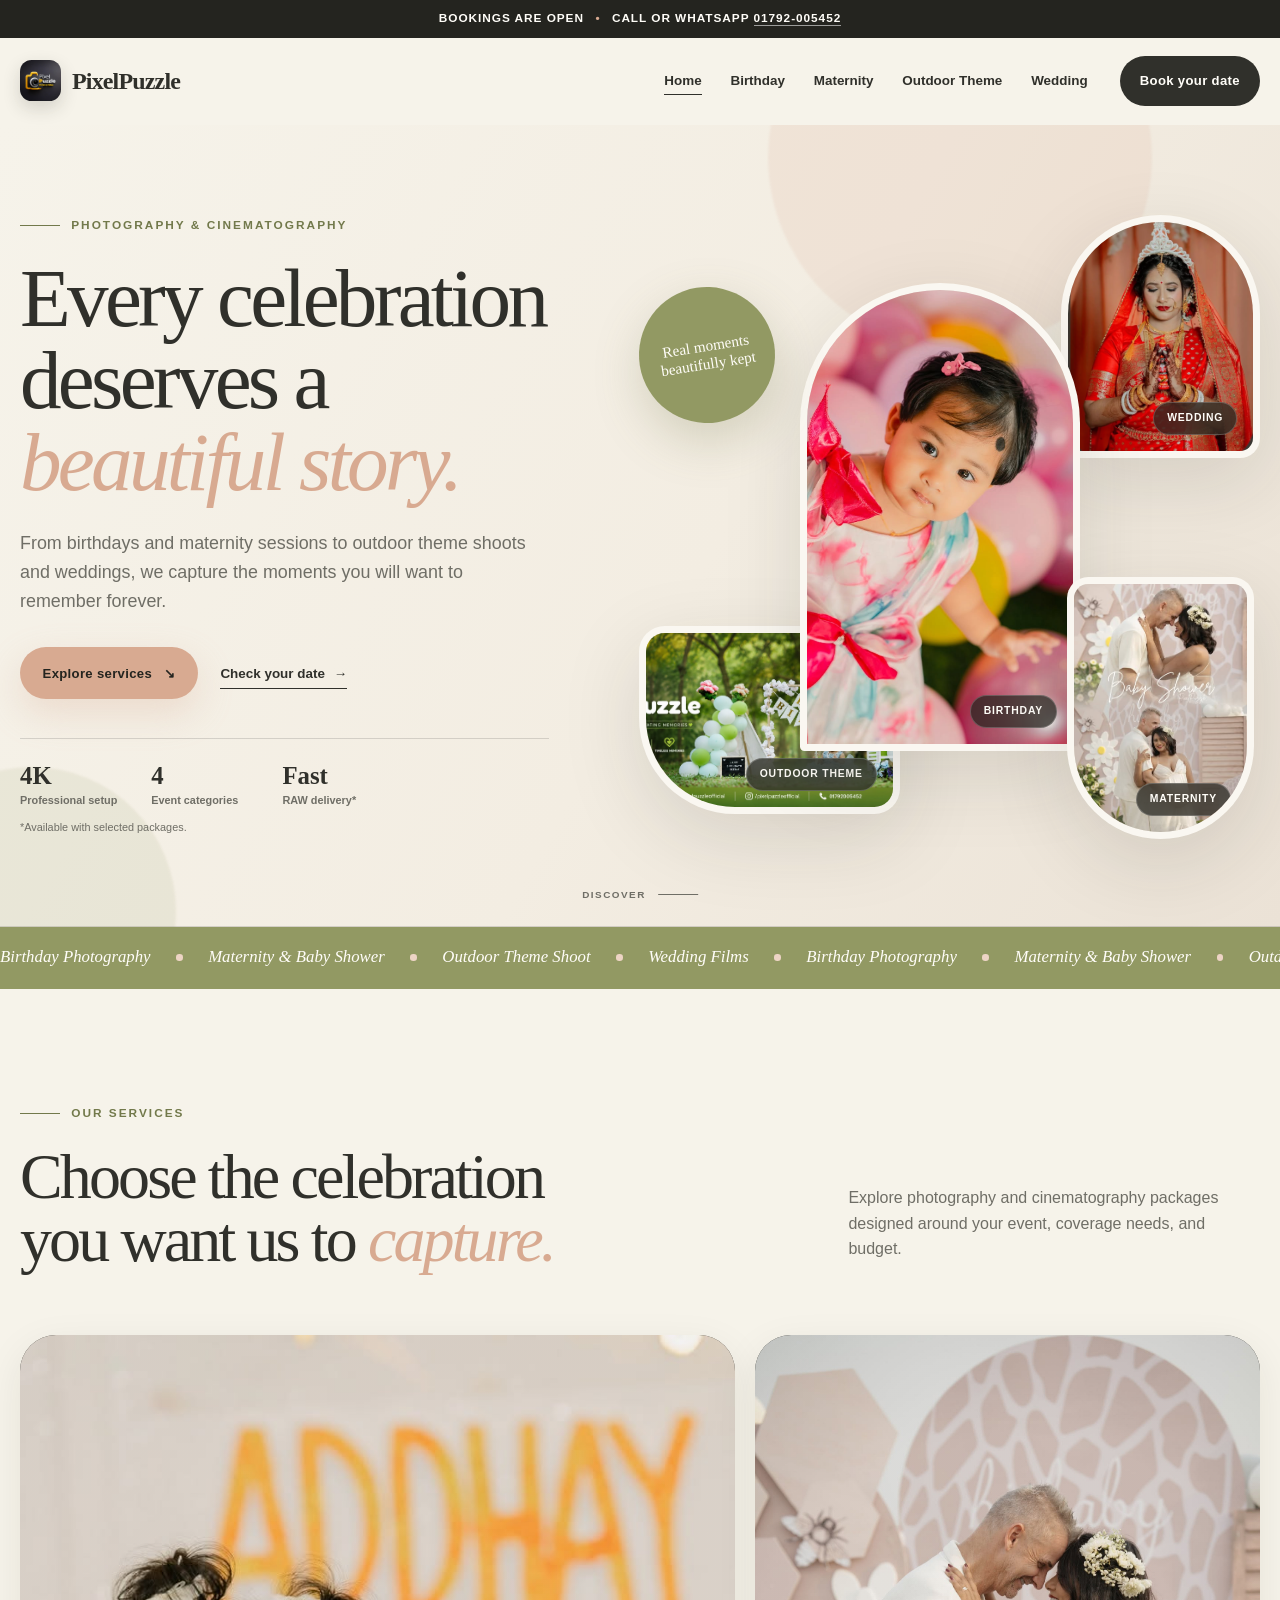
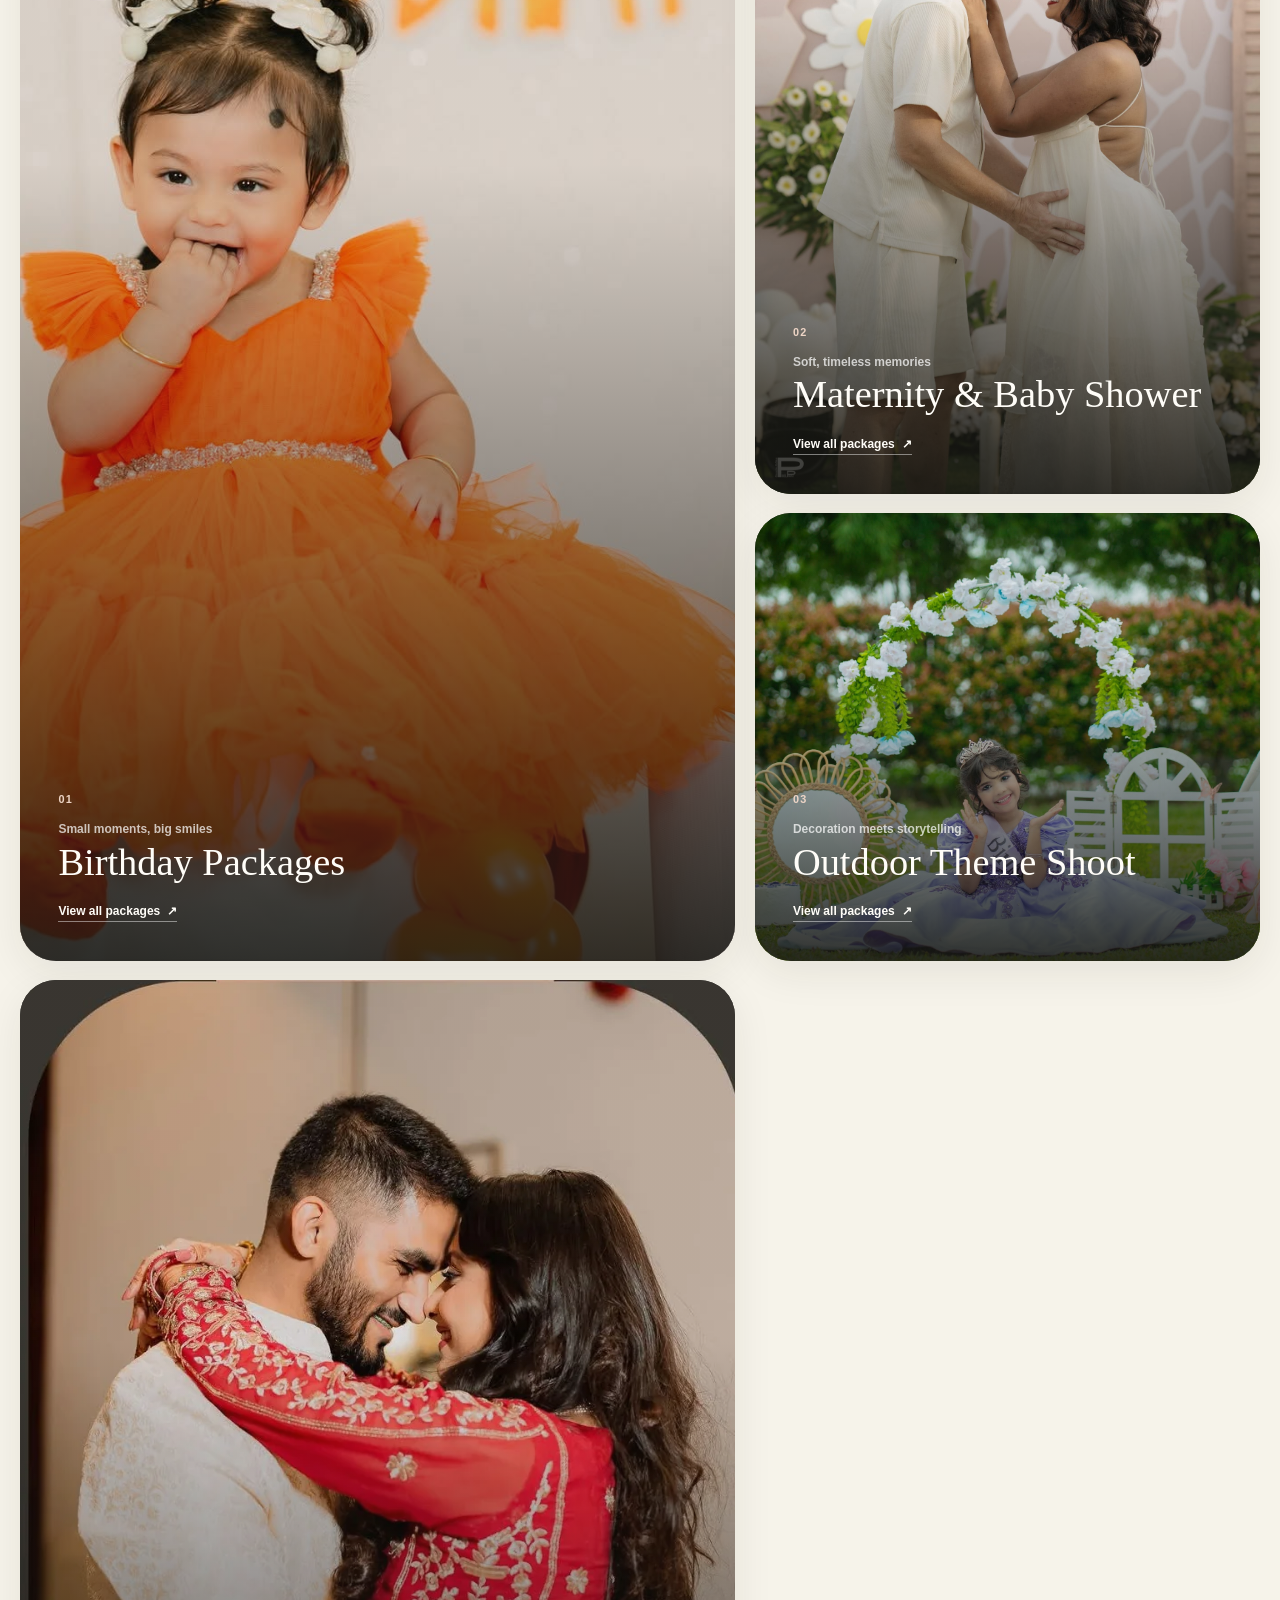
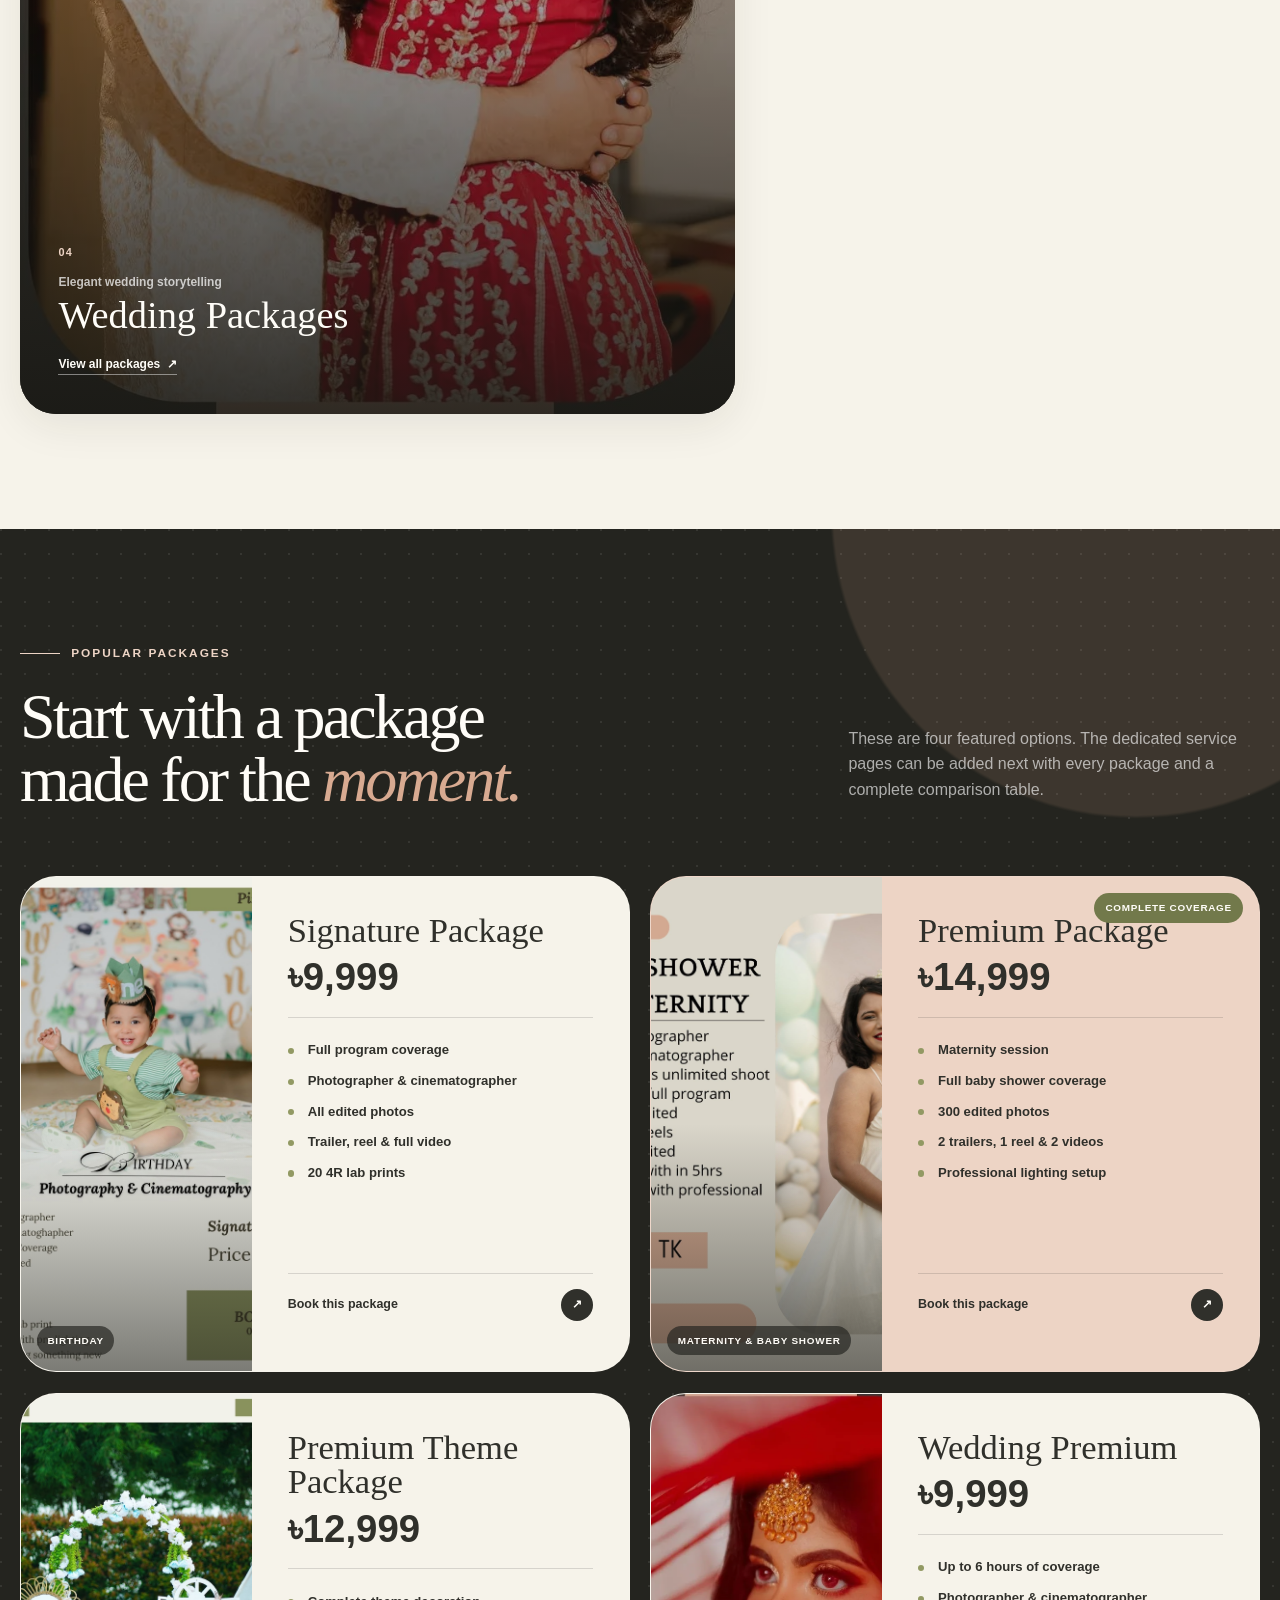
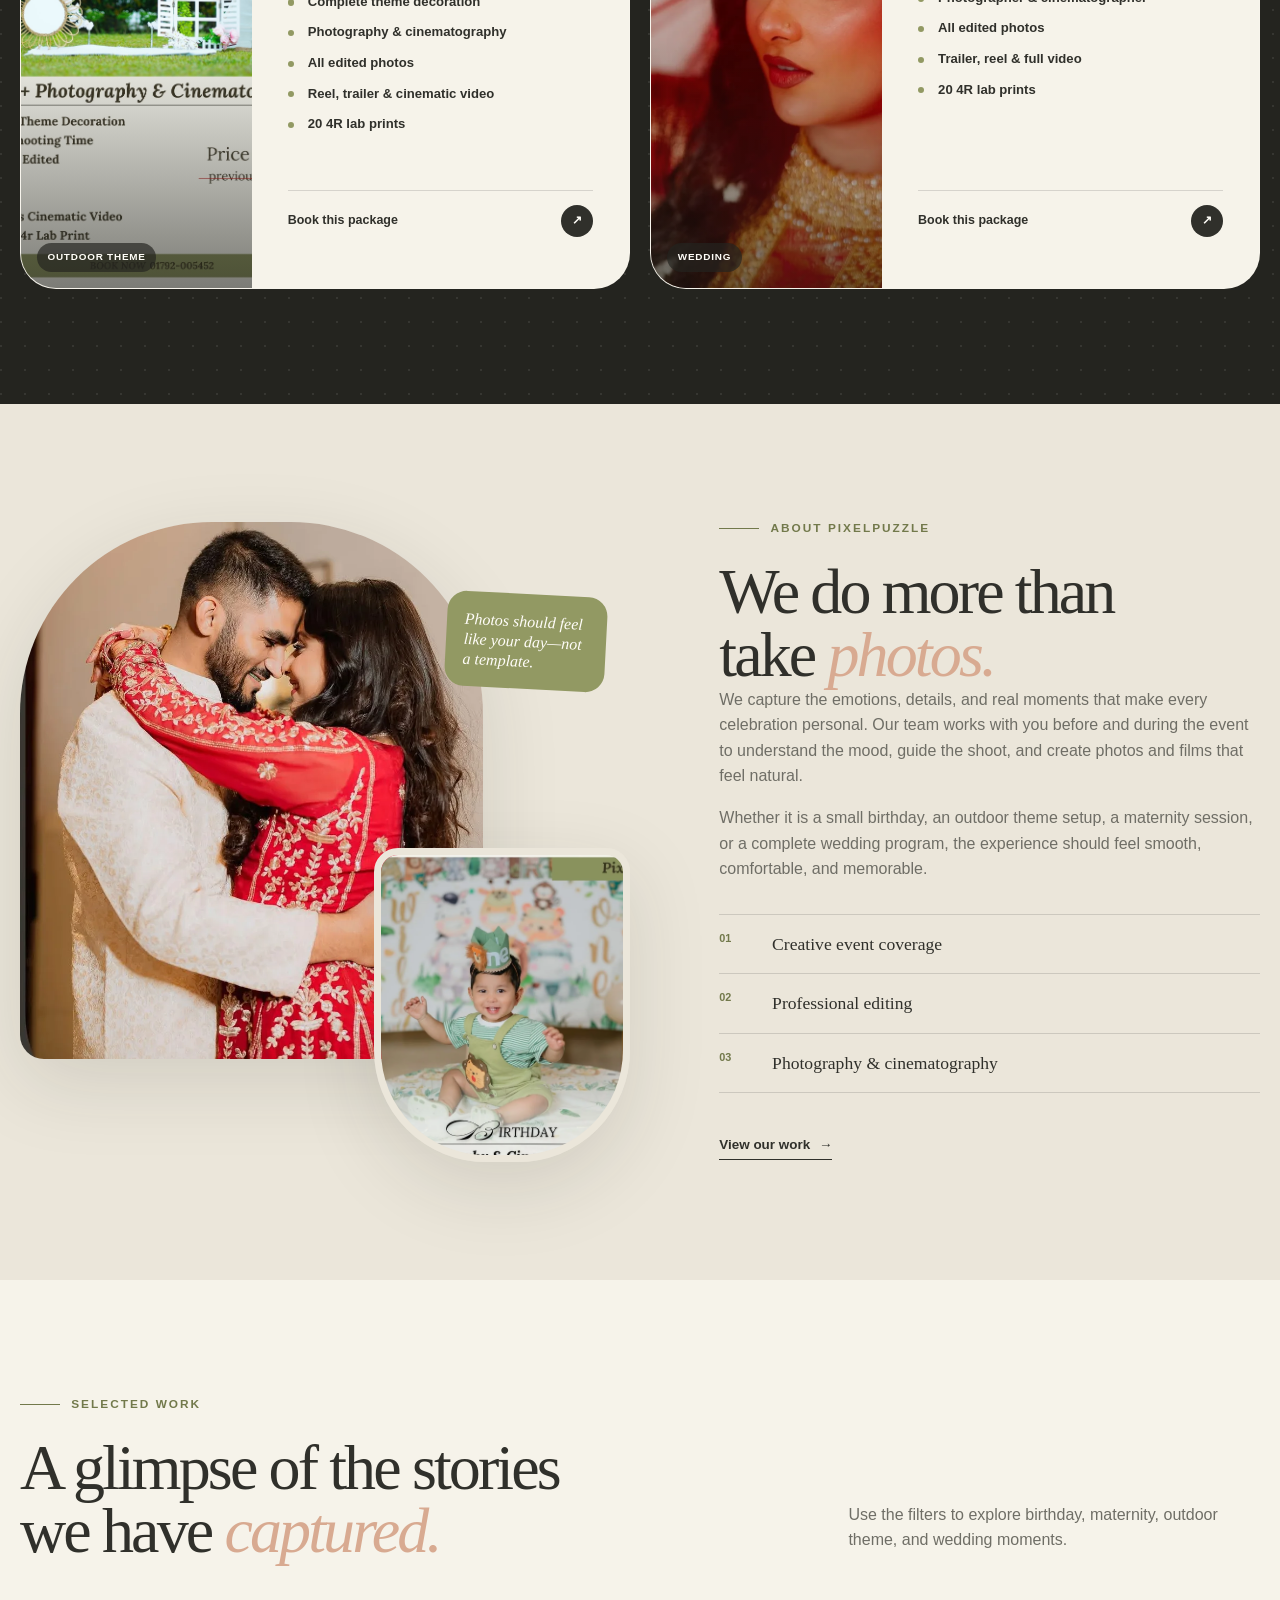
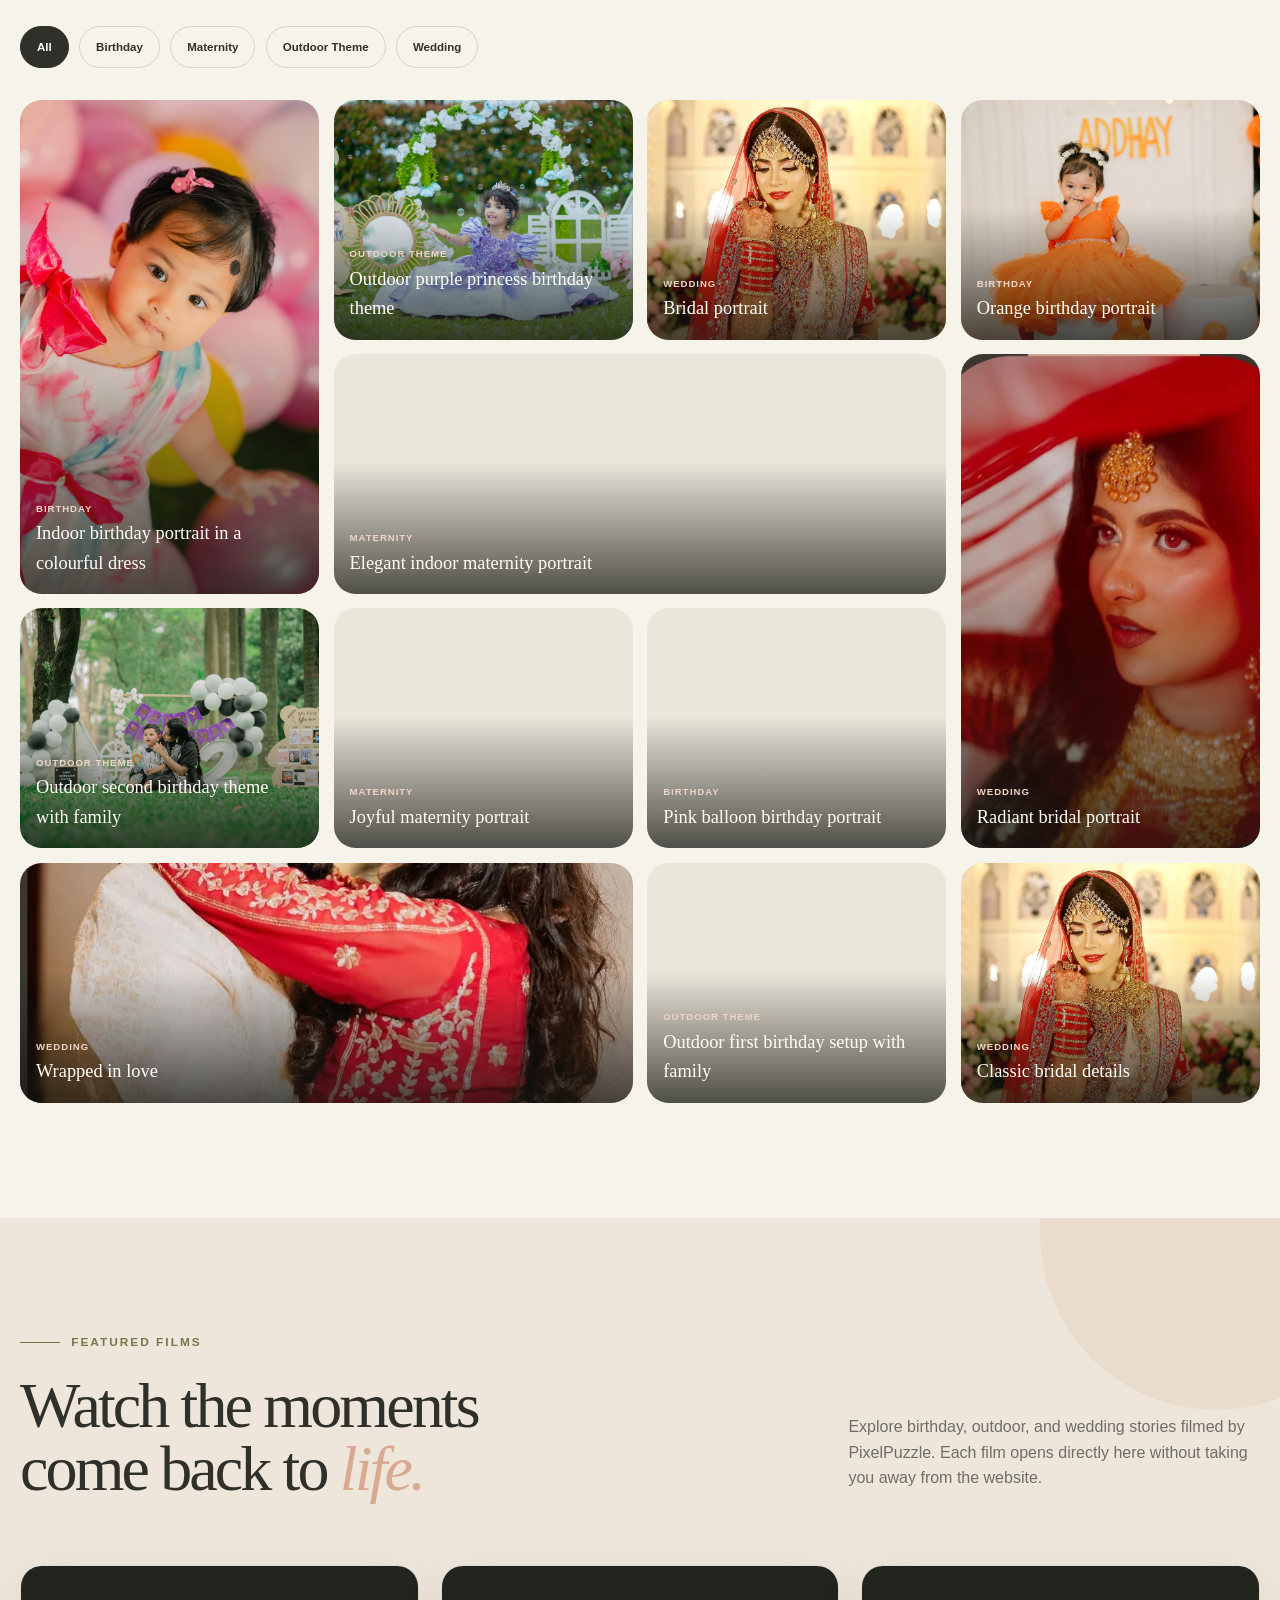
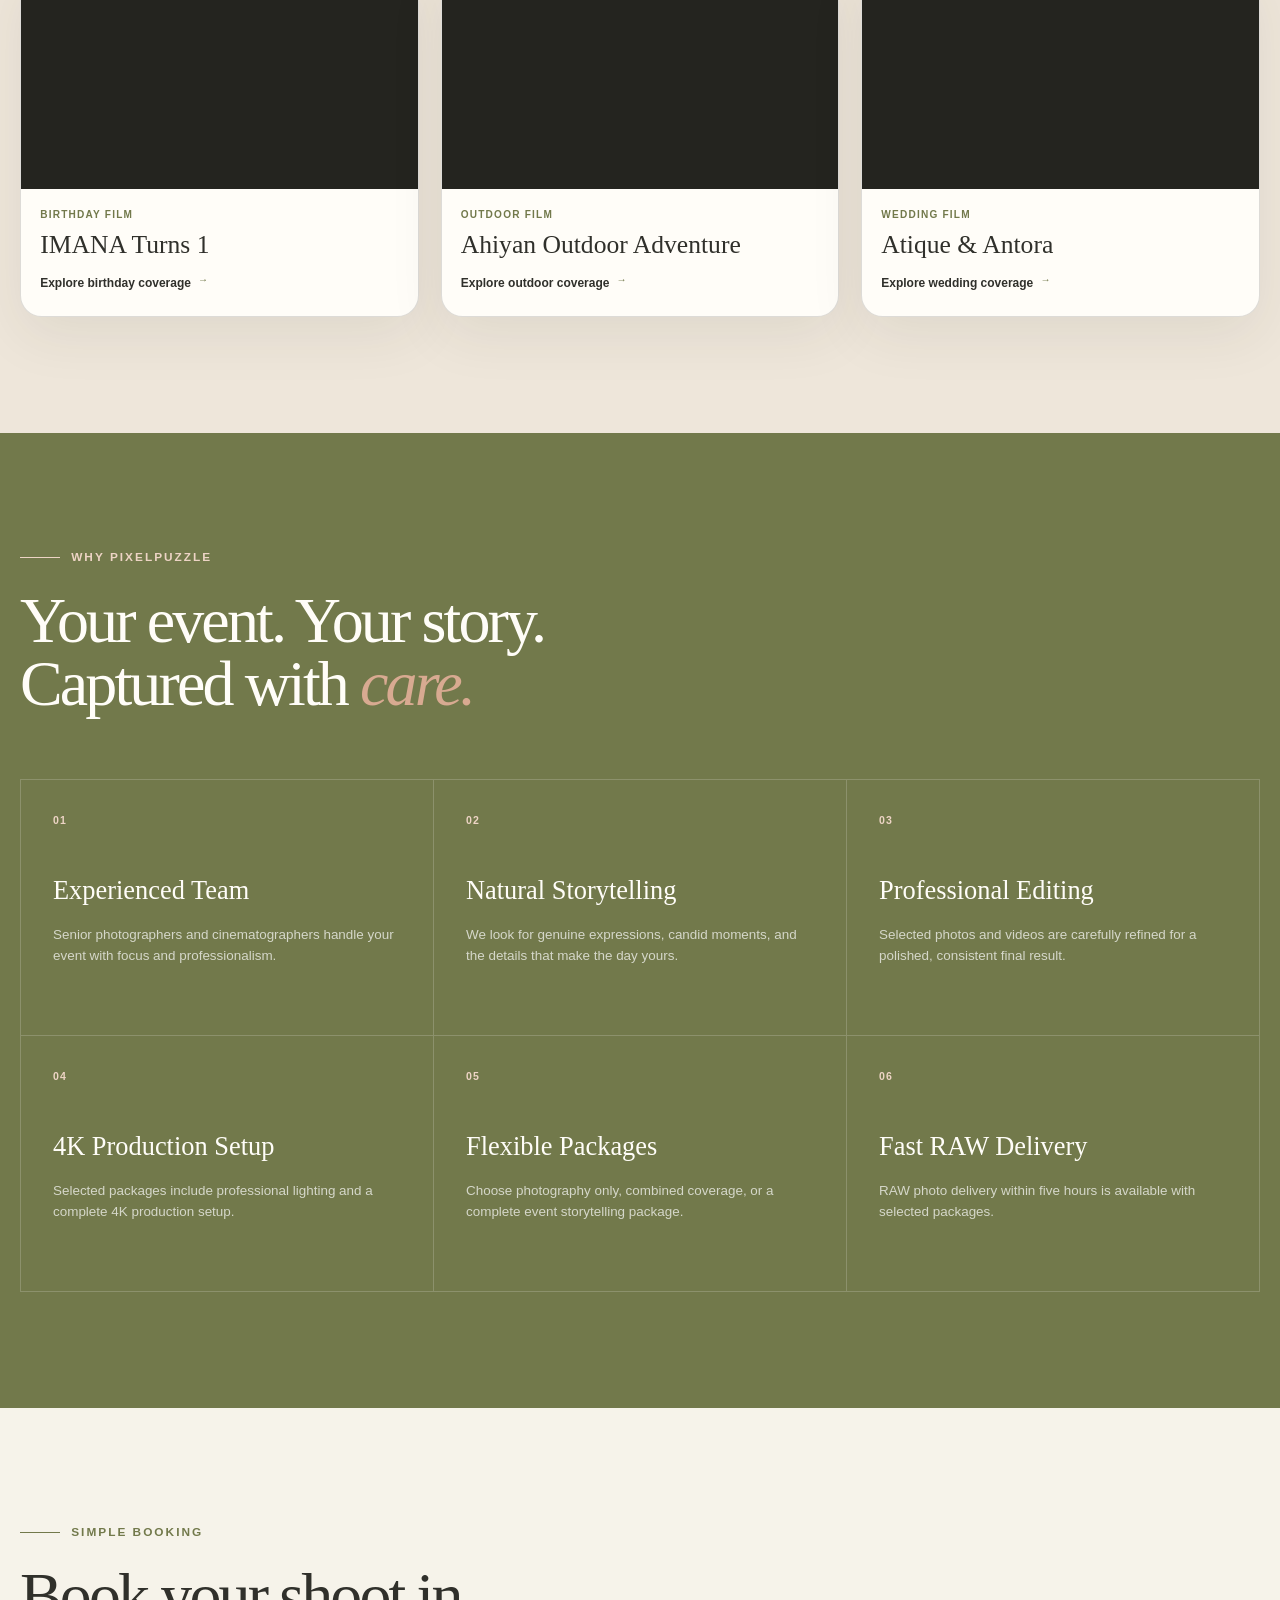
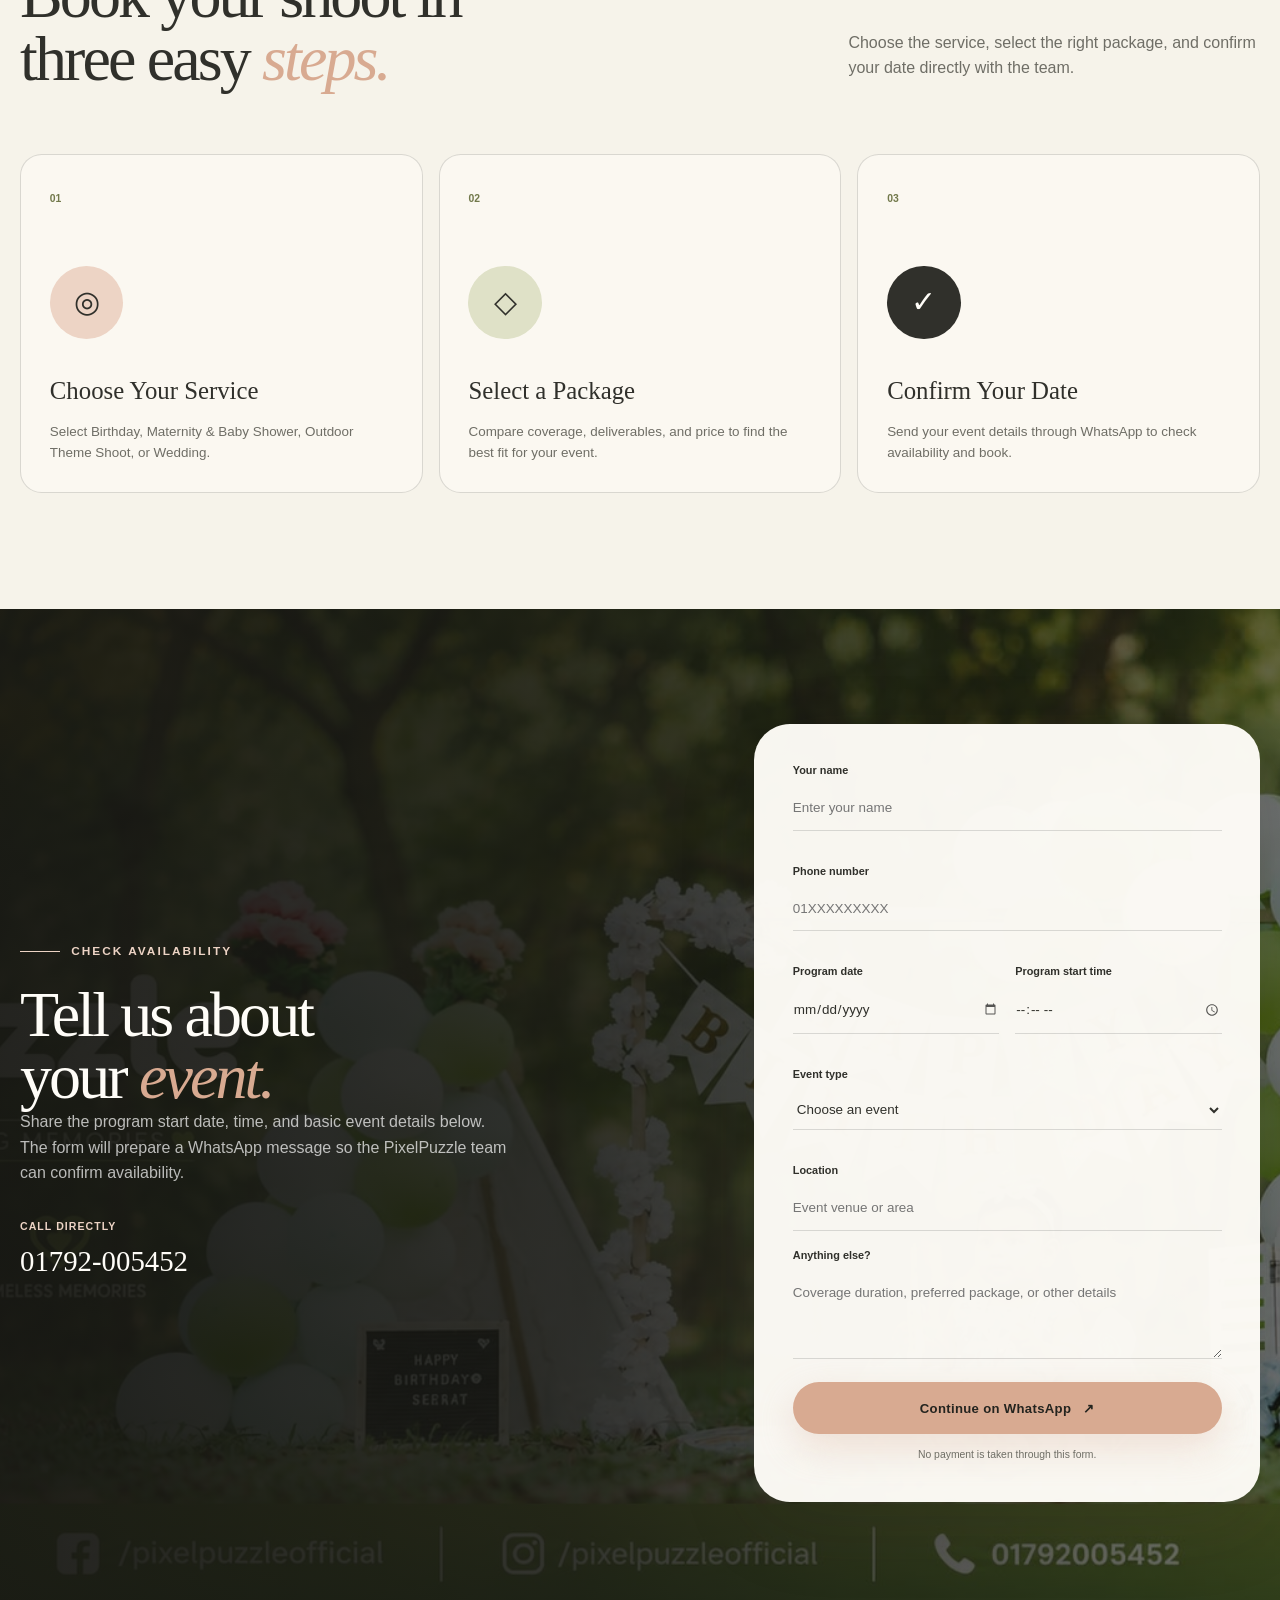
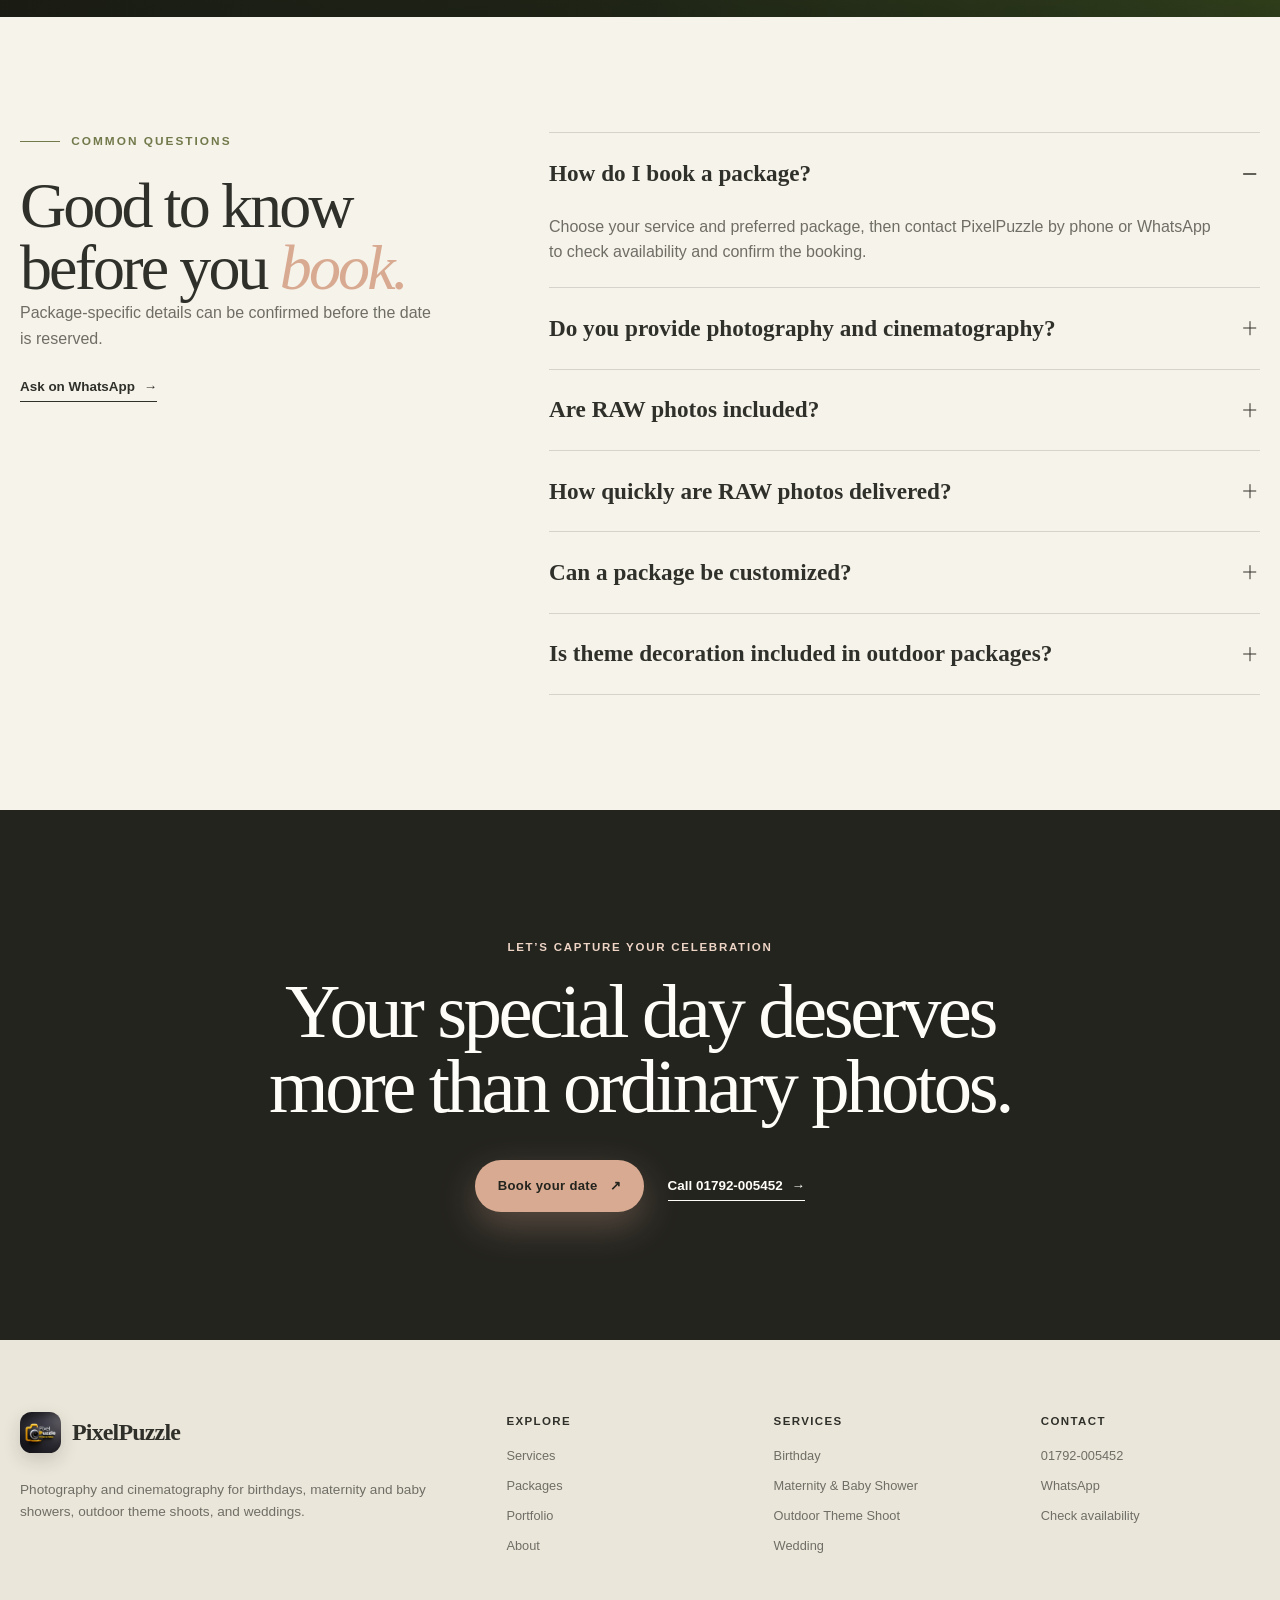
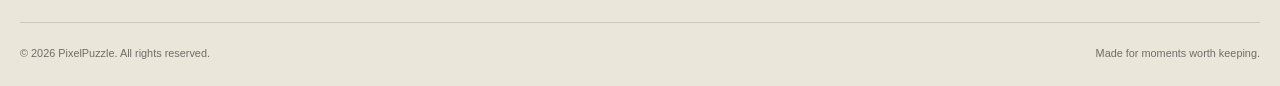
==== commit 91ab1478: "Add files via upload" ====
--- a/index.html
+++ b/index.html
@@ -140,7 +140,7 @@
 </div>
 </article>
 <article class="service-card reveal delay-1">
-<img alt="Warm indoor maternity portrait by PixelPuzzle" decoding="async" height="2048" loading="lazy" src="assets/images/photo_0054_1365x2048.jpg" width="1365"/>
+<img alt="Expecting couple during a soft maternity photo session" decoding="async" height="2048" loading="lazy" src="assets/images/m1.jpg" width="1365"/>
 <div class="service-card-shade"></div>
 <div class="service-card-content">
 <span>02</span>
@@ -270,7 +270,7 @@
 <section class="section about-section" id="about">
 <div class="container about-grid">
 <div class="about-images reveal">
-<figure class="about-image-large"><img alt="Wedding couple sharing a quiet moment" height="934" loading="lazy" src="assets/images/portfolio-wedding-01.webp" width="1400"/></figure>
+<figure class="about-image-large"><img alt="Couple embracing during a wedding celebration" height="1165" loading="lazy" src="assets/images/wedding-02.webp" width="858"/></figure>
 <figure class="about-image-small"><img alt="Smiling child at a birthday shoot" height="1250" loading="lazy" src="assets/images/birthday-01.webp" width="1188"/></figure>
 <span class="about-caption">Photos should feel like your day—not a template.</span>
 </div>
@@ -326,20 +326,20 @@
 <figcaption><span>Birthday</span><strong>Orange birthday portrait</strong></figcaption>
 </figure>
 <figure class="portfolio-item portfolio-item-tall reveal delay-2" data-category="wedding">
-<img alt="Bride in red wedding attire" height="934" loading="lazy" src="assets/images/portfolio-wedding-03.webp" width="1400"/>
-<figcaption><span>Wedding</span><strong>Wedding glow</strong></figcaption>
+<img alt="Bride portrait in a red veil" height="1165" loading="lazy" src="assets/images/wedding-01.webp" width="858"/>
+<figcaption><span>Wedding</span><strong>Radiant bridal portrait</strong></figcaption>
 </figure>
 <figure class="portfolio-item reveal" data-category="outdoor">
 <img alt="Outdoor second birthday theme with family" decoding="async" height="1365" loading="lazy" src="assets/images/photo_0093_2048x1365.jpg" width="2048"/>
 <figcaption><span>Outdoor Theme</span><strong>Outdoor second birthday theme with family</strong></figcaption>
 </figure>
 <figure class="portfolio-item reveal delay-1" data-category="maternity">
-<img alt="Warm maternity portrait in evening light" decoding="async" height="2048" loading="lazy" src="assets/images/photo_0054_1365x2048.jpg" width="1365"/>
-<figcaption><span>Maternity</span><strong>Warm maternity portrait in evening light</strong></figcaption>
+<img alt="Expecting couple smiling during a maternity session" decoding="async" height="2048" loading="lazy" src="assets/images/m2.jpg" width="1365"/>
+<figcaption><span>Maternity</span><strong>Joyful maternity portrait</strong></figcaption>
 </figure>
 <figure class="portfolio-item portfolio-item-wide reveal delay-2" data-category="wedding">
-<img alt="Wedding couple standing together" height="1024" loading="lazy" src="assets/images/portfolio-wedding-04.webp" width="683"/>
-<figcaption><span>Wedding</span><strong>Together, always</strong></figcaption>
+<img alt="Bride and groom embracing during a wedding shoot" height="1165" loading="lazy" src="assets/images/wedding-02.webp" width="858"/>
+<figcaption><span>Wedding</span><strong>Wrapped in love</strong></figcaption>
 </figure>
 <figure class="portfolio-item reveal" data-category="birthday">
 <img alt="Pink balloon birthday portrait" decoding="async" height="1365" loading="lazy" src="assets/images/photo_0146_2048x1365.jpg" width="2048"/>
@@ -350,8 +350,8 @@
 <figcaption><span>Outdoor Theme</span><strong>Outdoor first birthday setup with family</strong></figcaption>
 </figure>
 <figure class="portfolio-item reveal delay-2" data-category="wedding">
-<img alt="Traditional Hindu bridal portrait" height="1170" loading="lazy" src="assets/images/wedding-03.webp" width="860"/>
-<figcaption><span>Wedding</span><strong>Tradition in detail</strong></figcaption>
+<img alt="Bride in classic wedding attire" height="1400" loading="lazy" src="assets/images/portfolio-wedding-02.webp" width="933"/>
+<figcaption><span>Wedding</span><strong>Classic bridal details</strong></figcaption>
 </figure>
 </div>
 </div>
@@ -453,7 +453,7 @@
 </div>
 <div class="form-grid-two program-schedule-grid">
 <div class="form-row">
-<label for="eventDate">Program start date</label>
+<label for="eventDate">Program date</label>
 <input id="eventDate" name="eventDate" required="" type="date"/>
 <small class="field-error" data-error-for="eventDate"></small>
 </div>
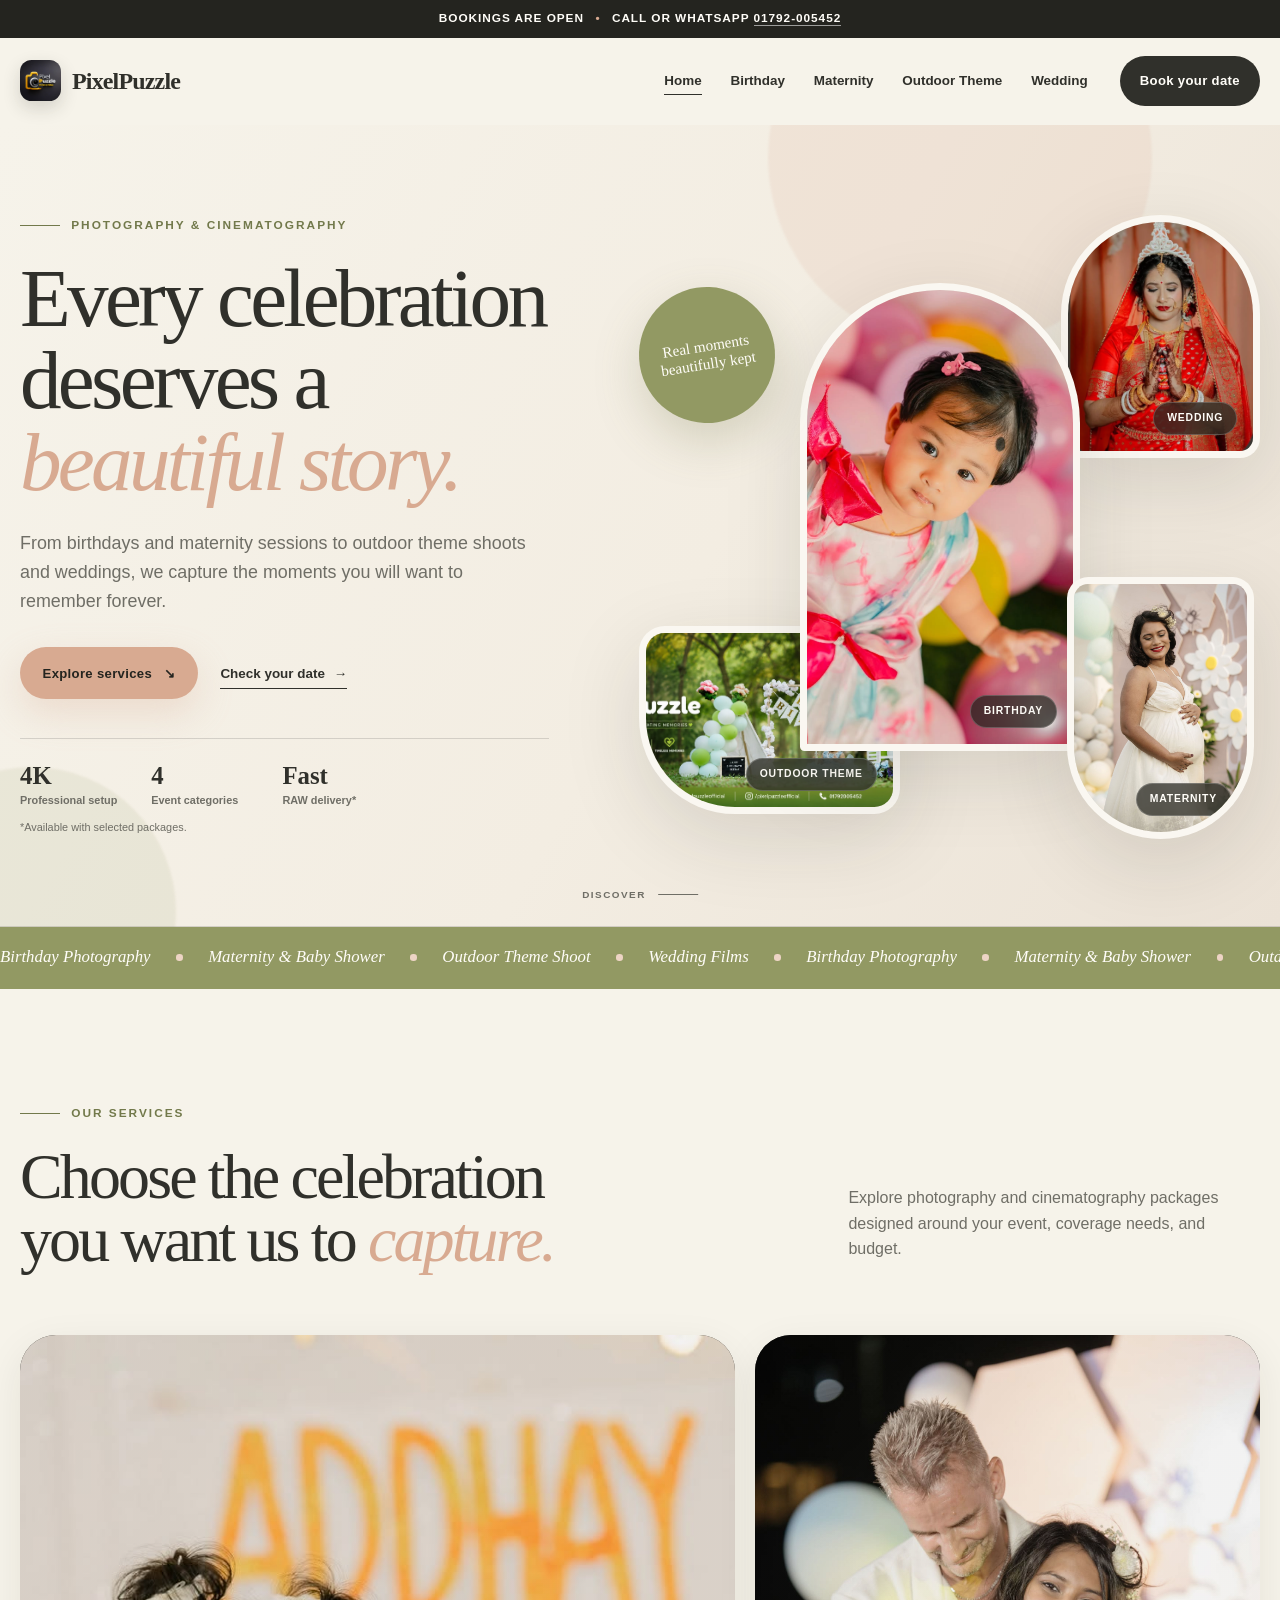
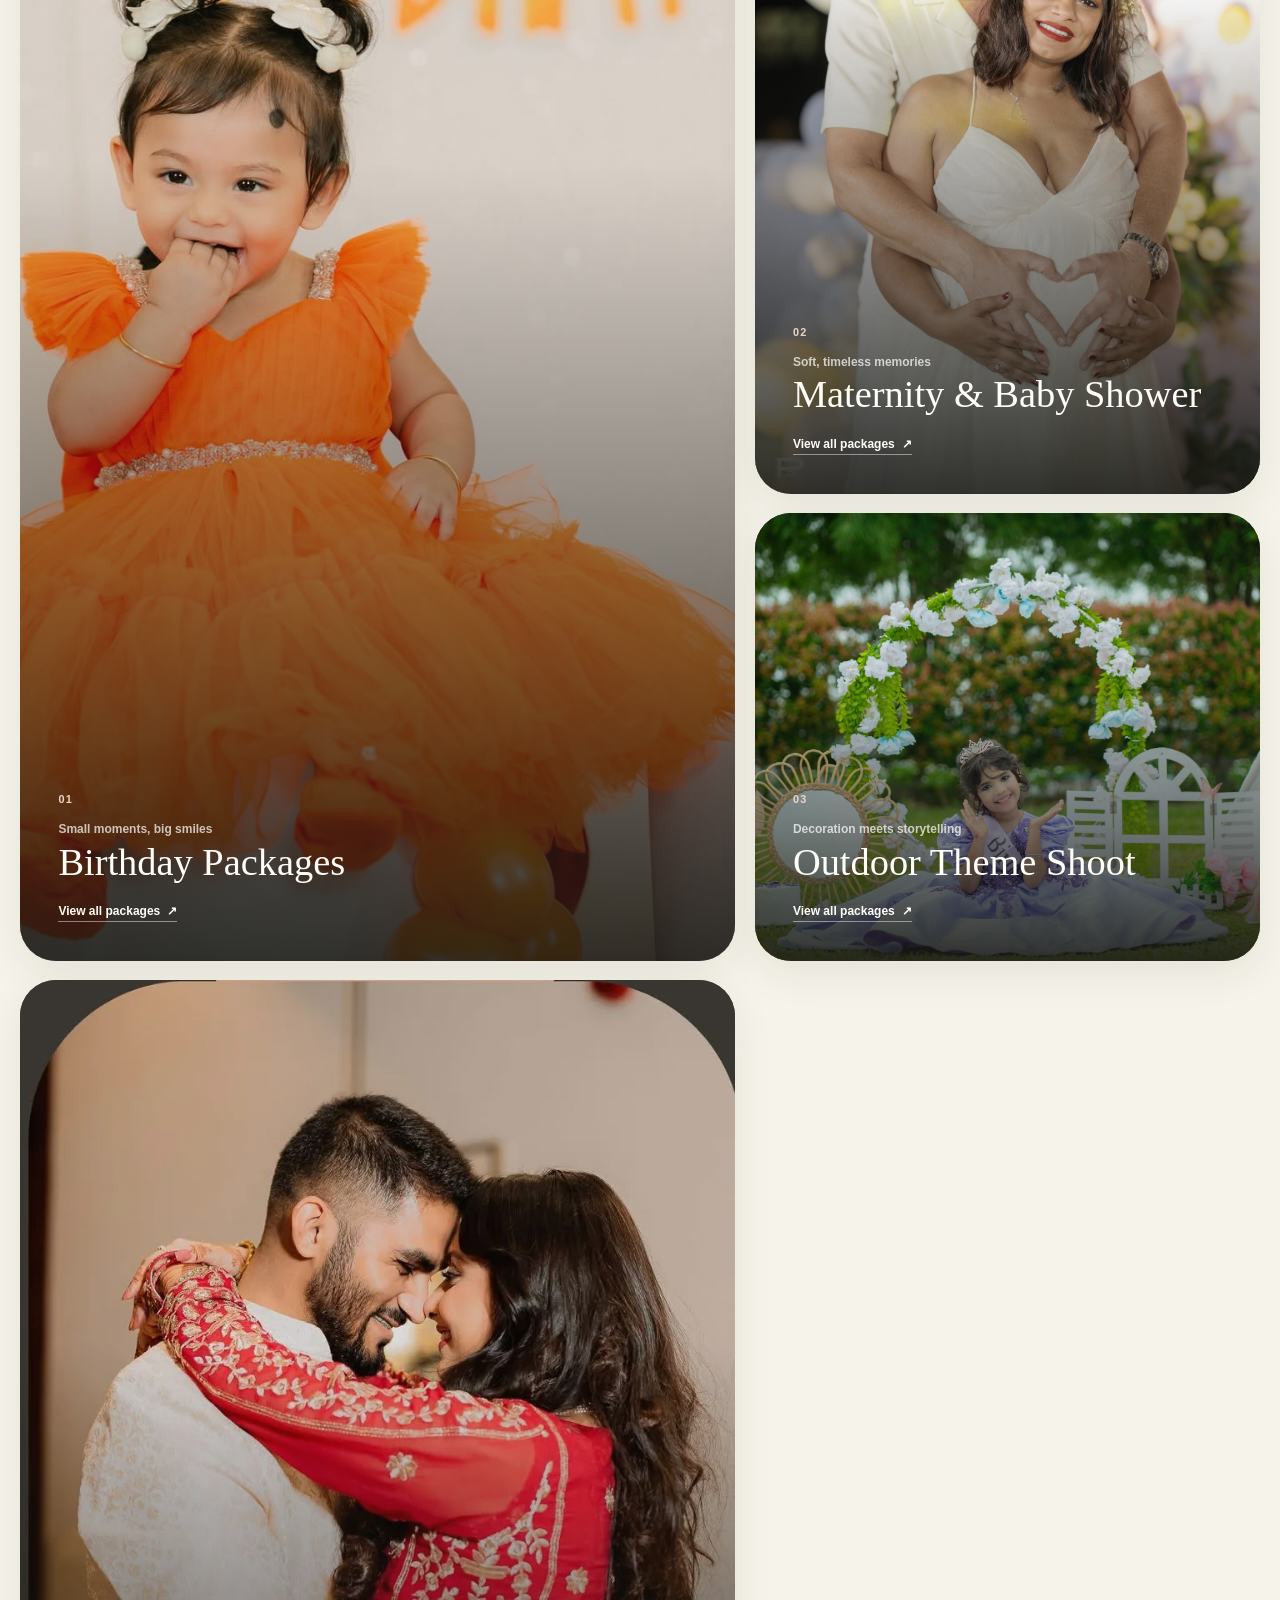
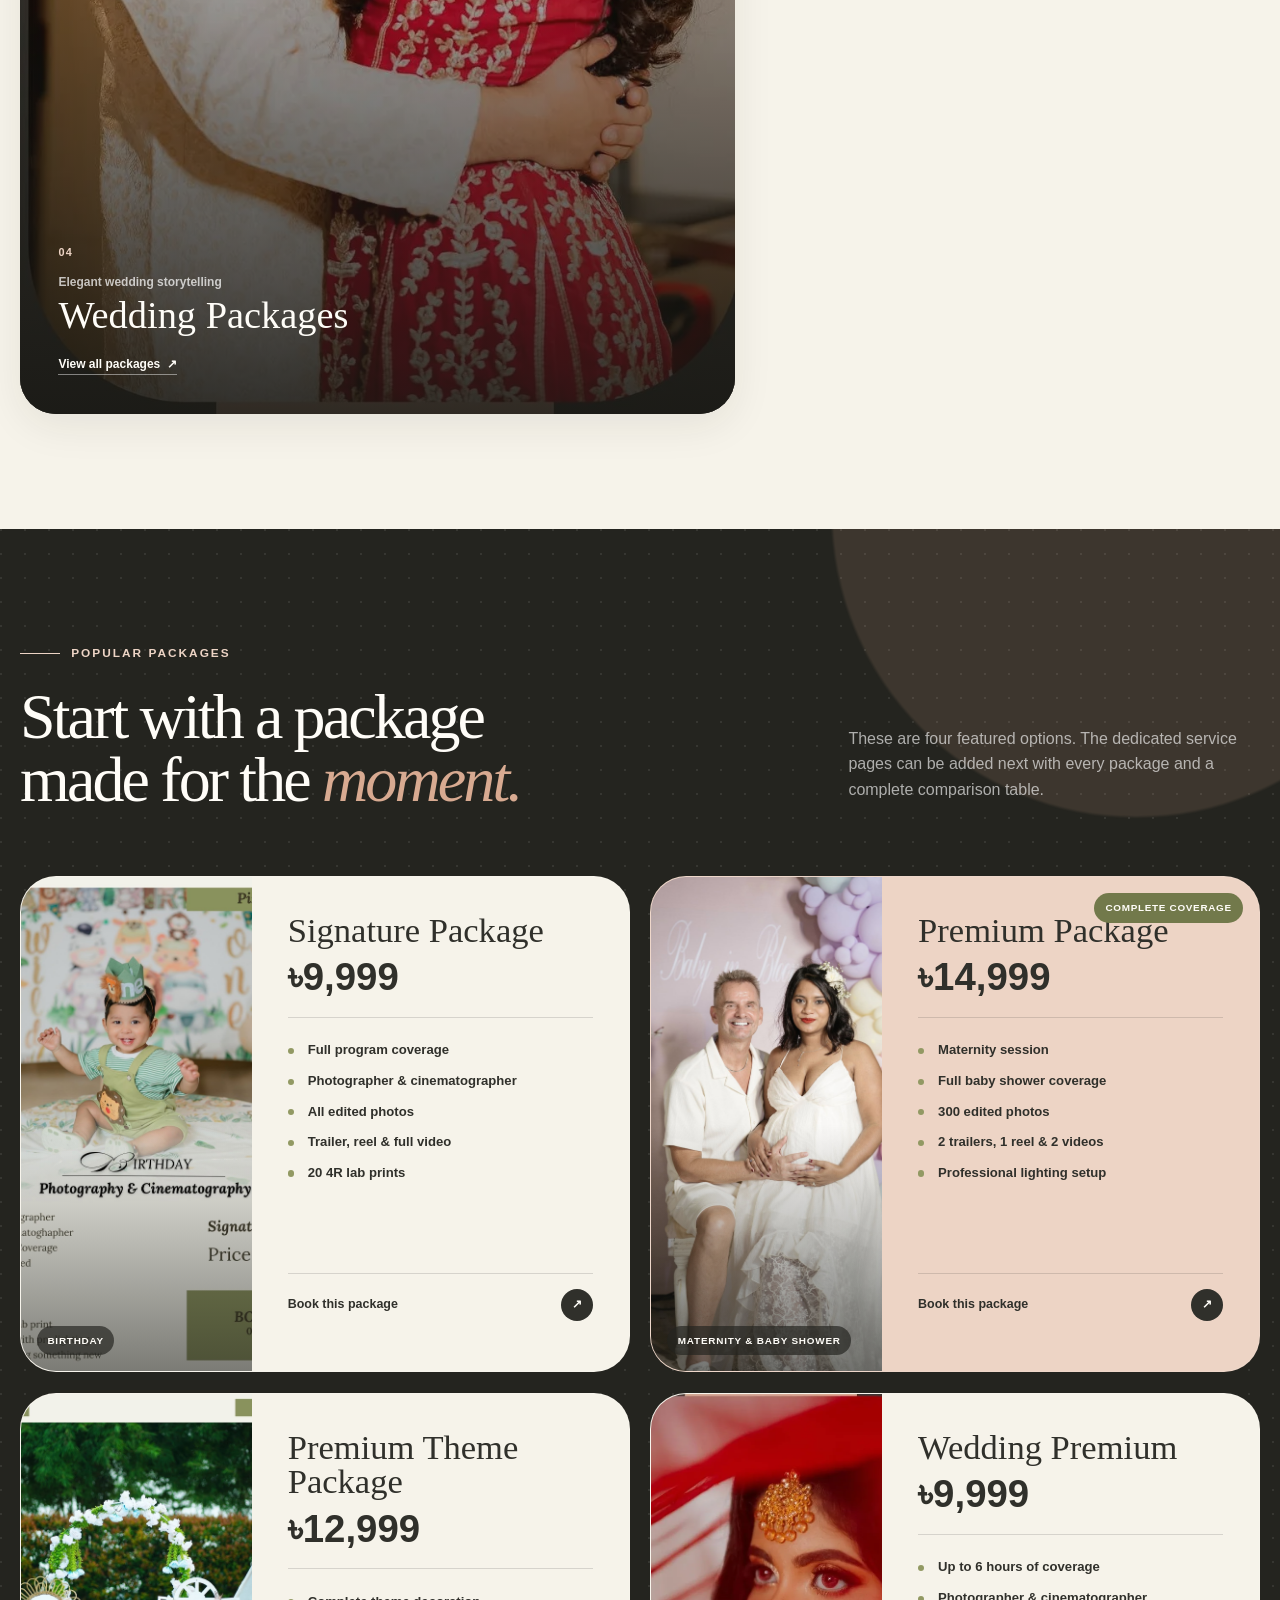
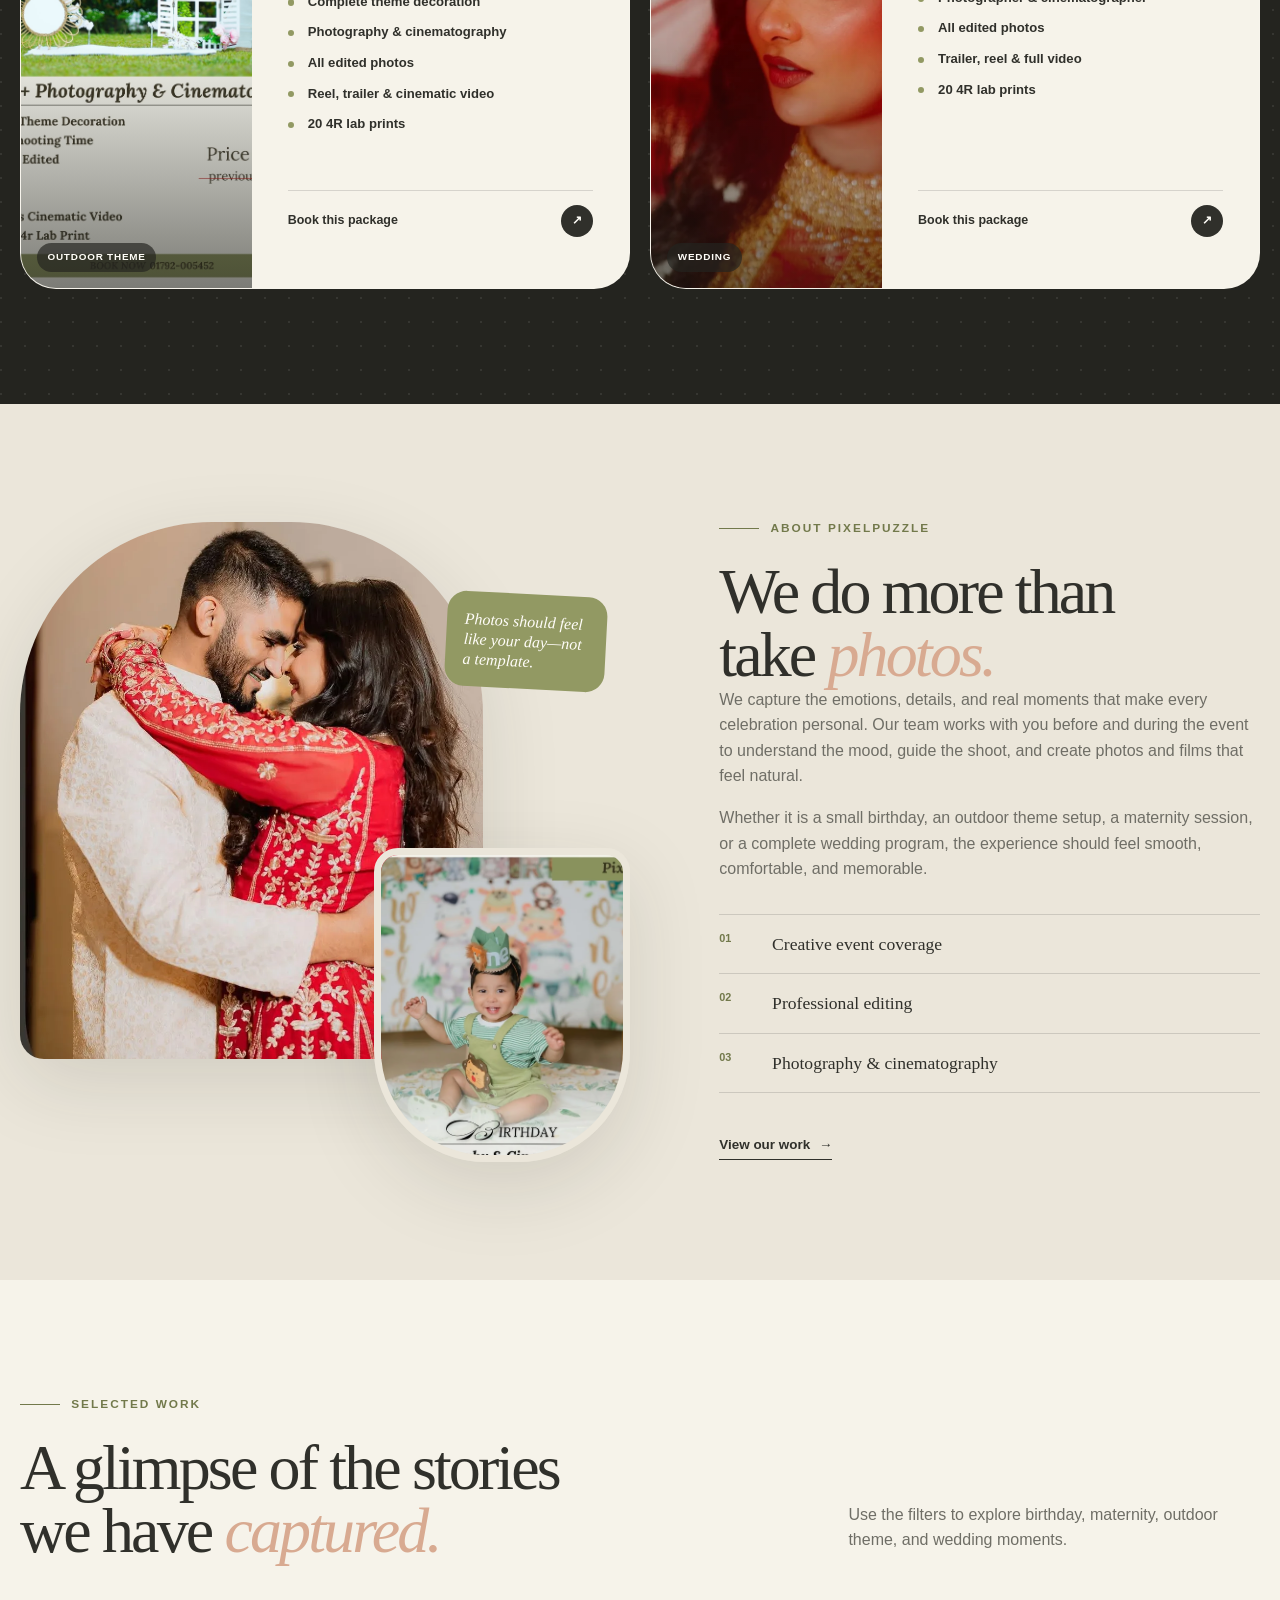
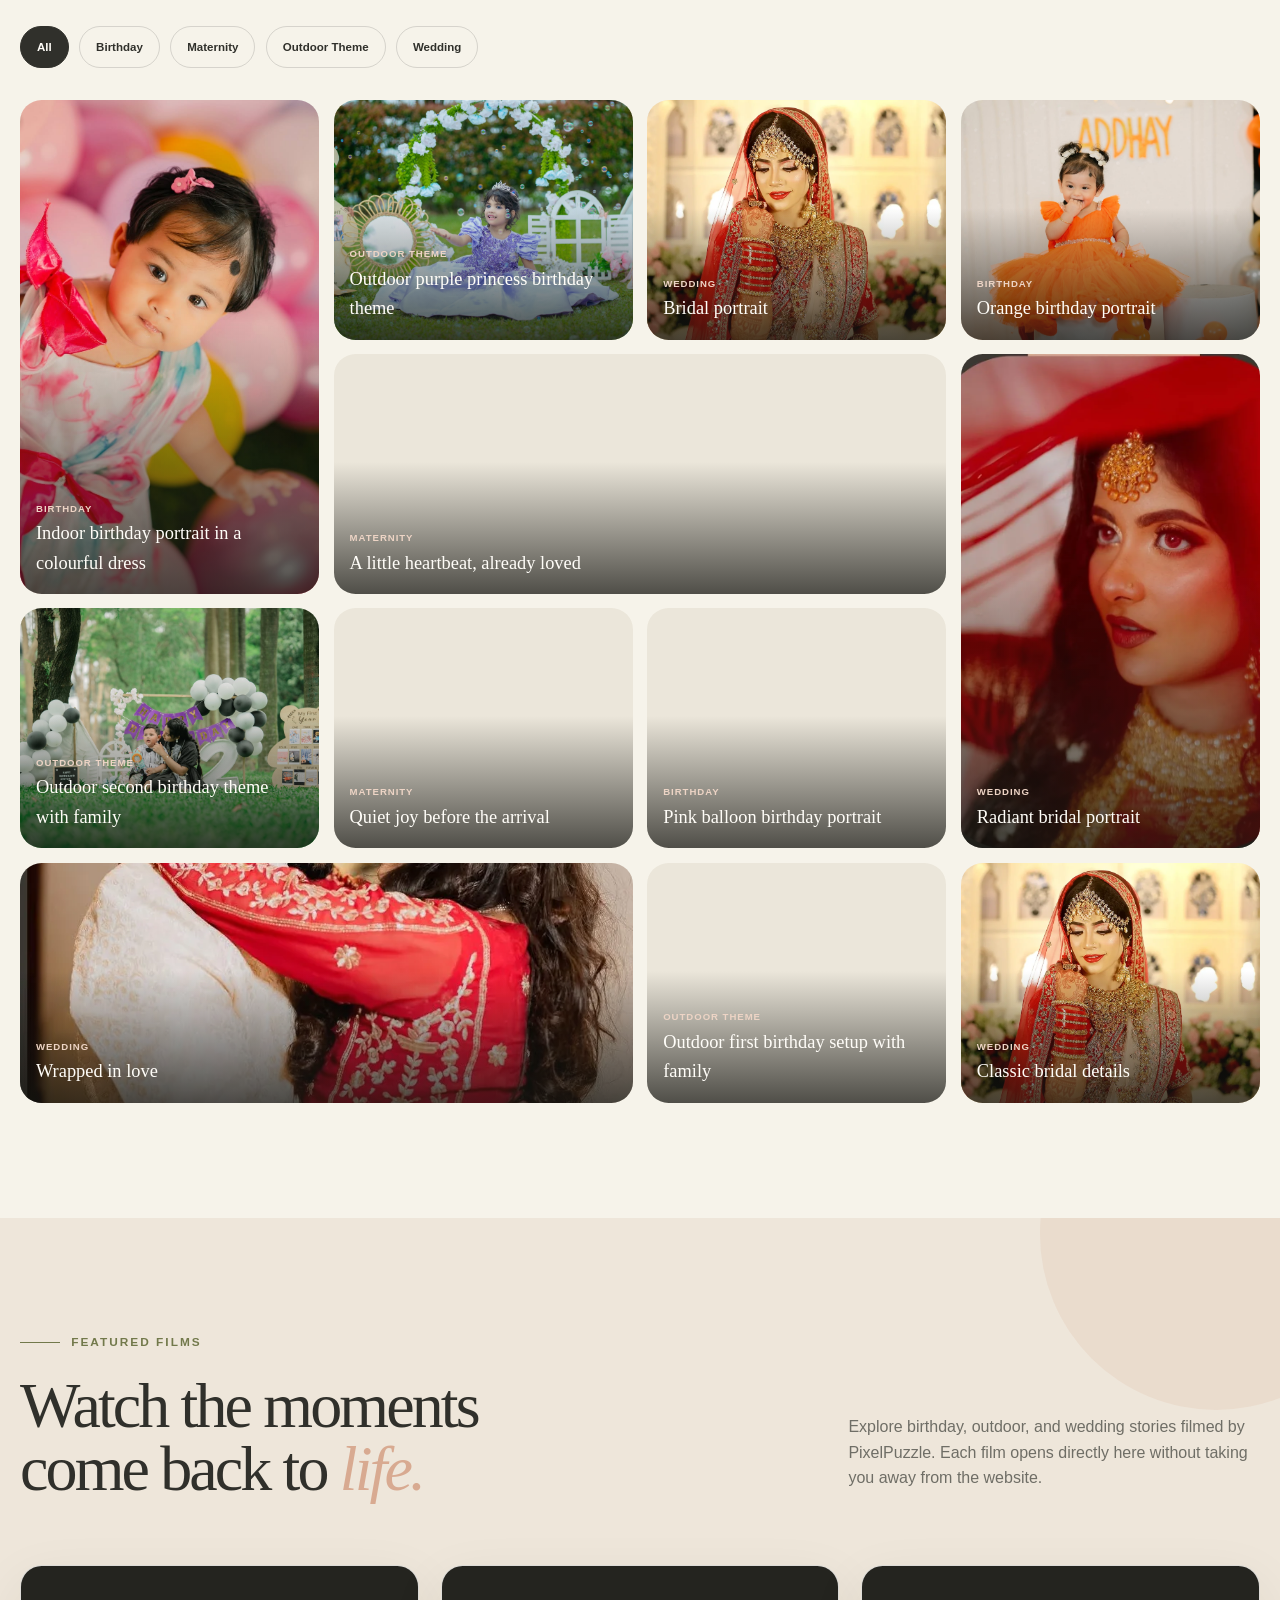
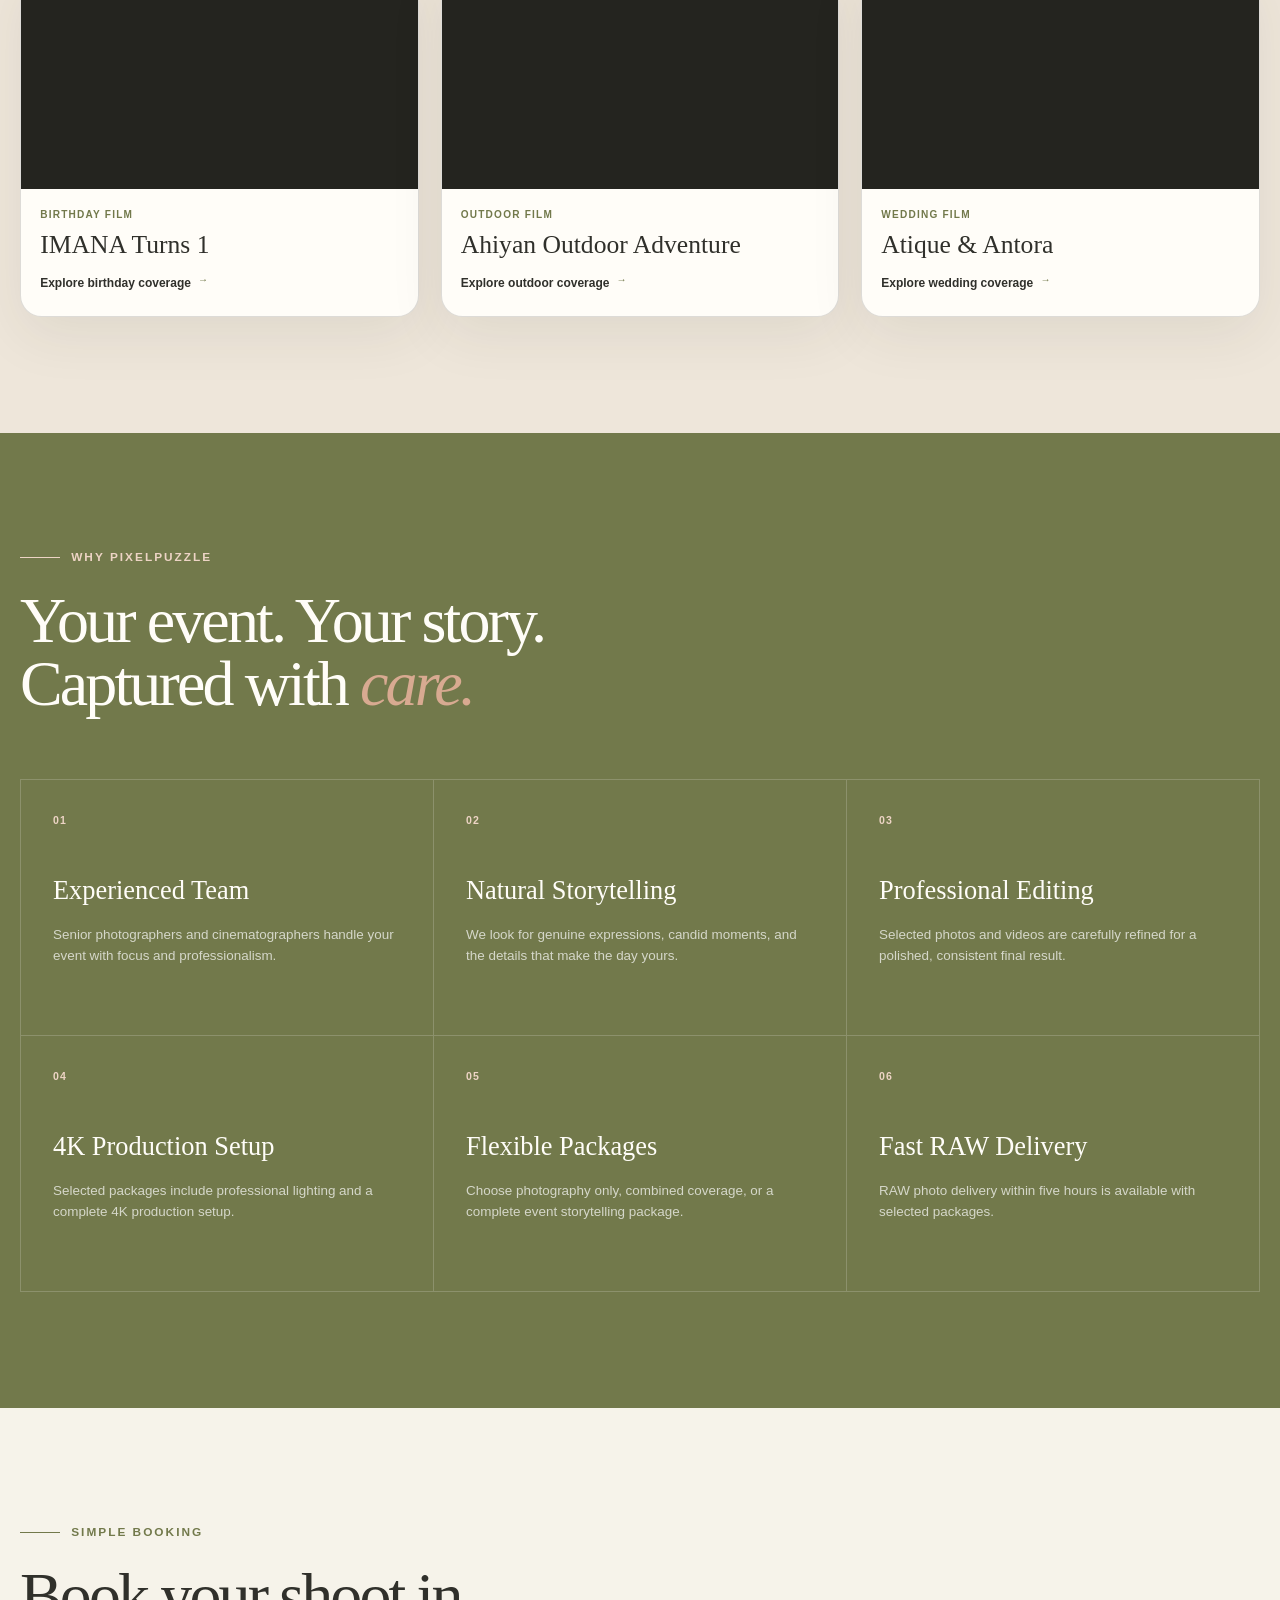
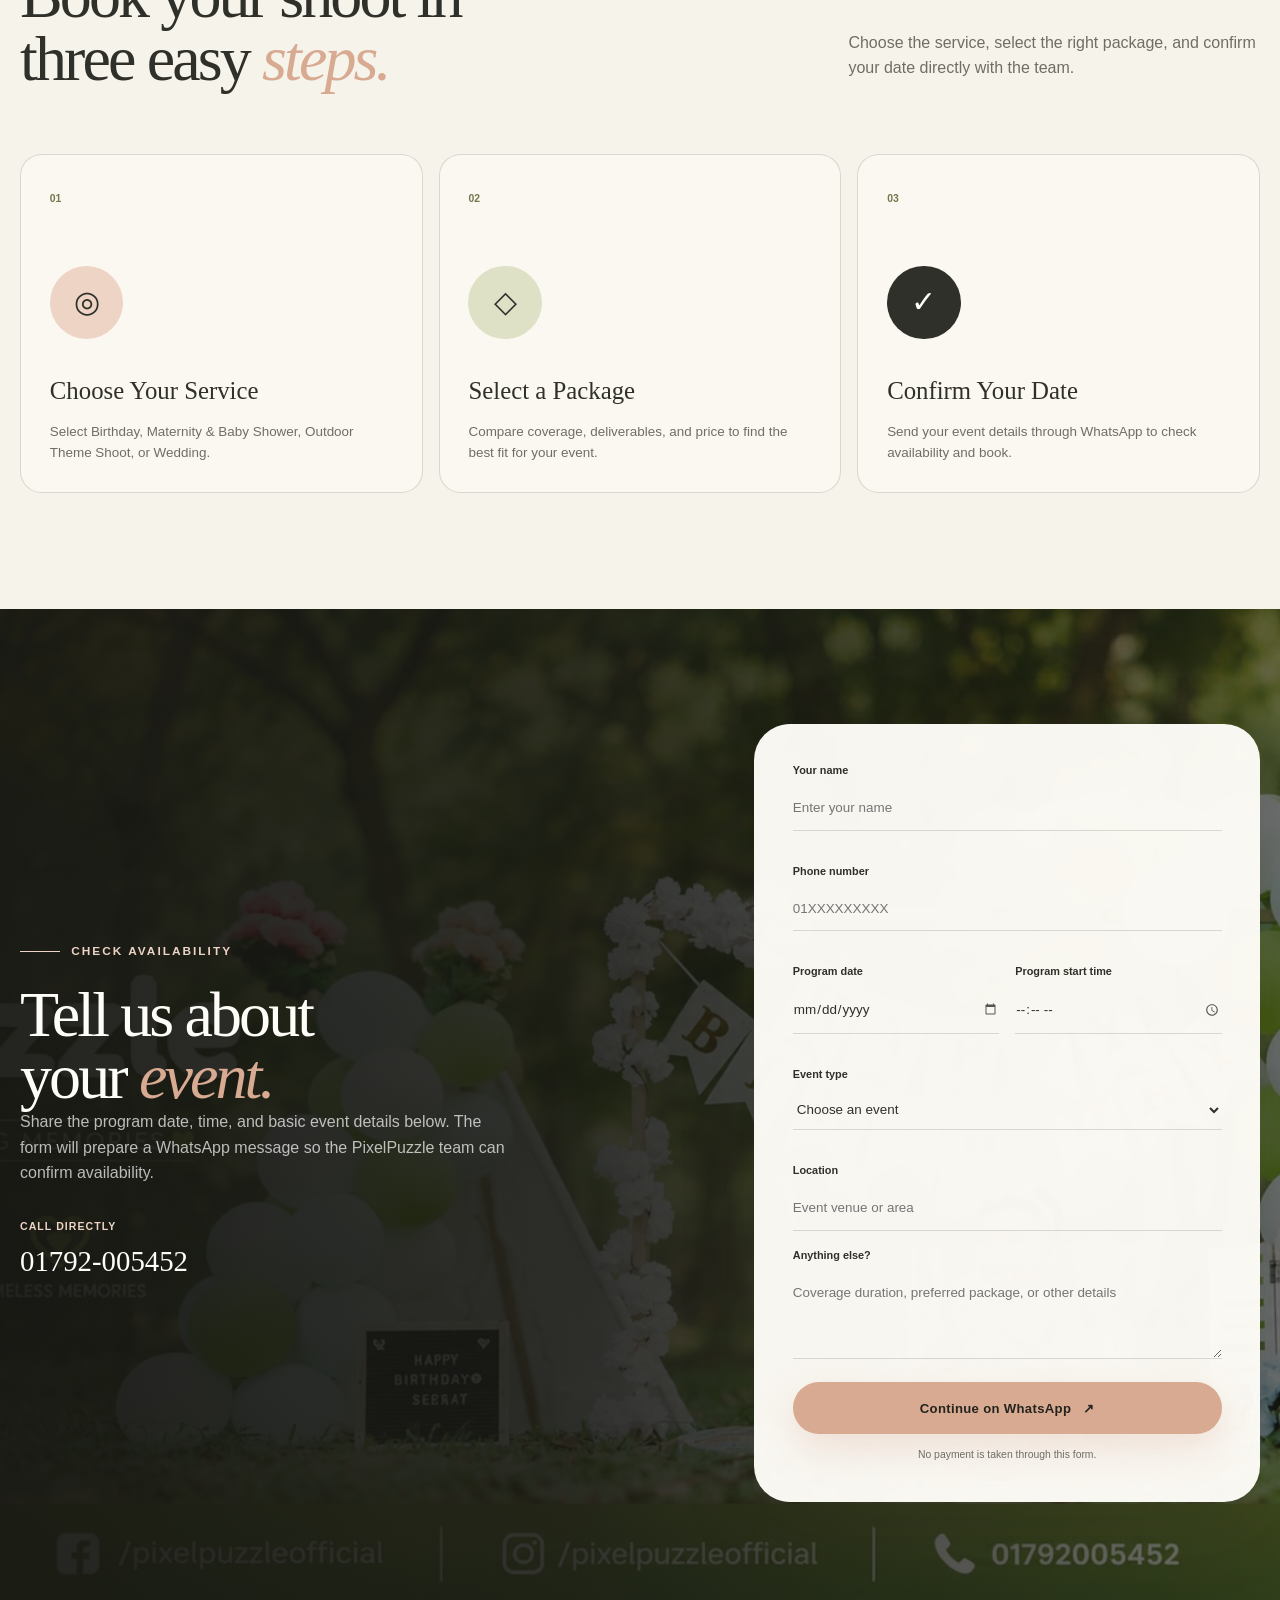
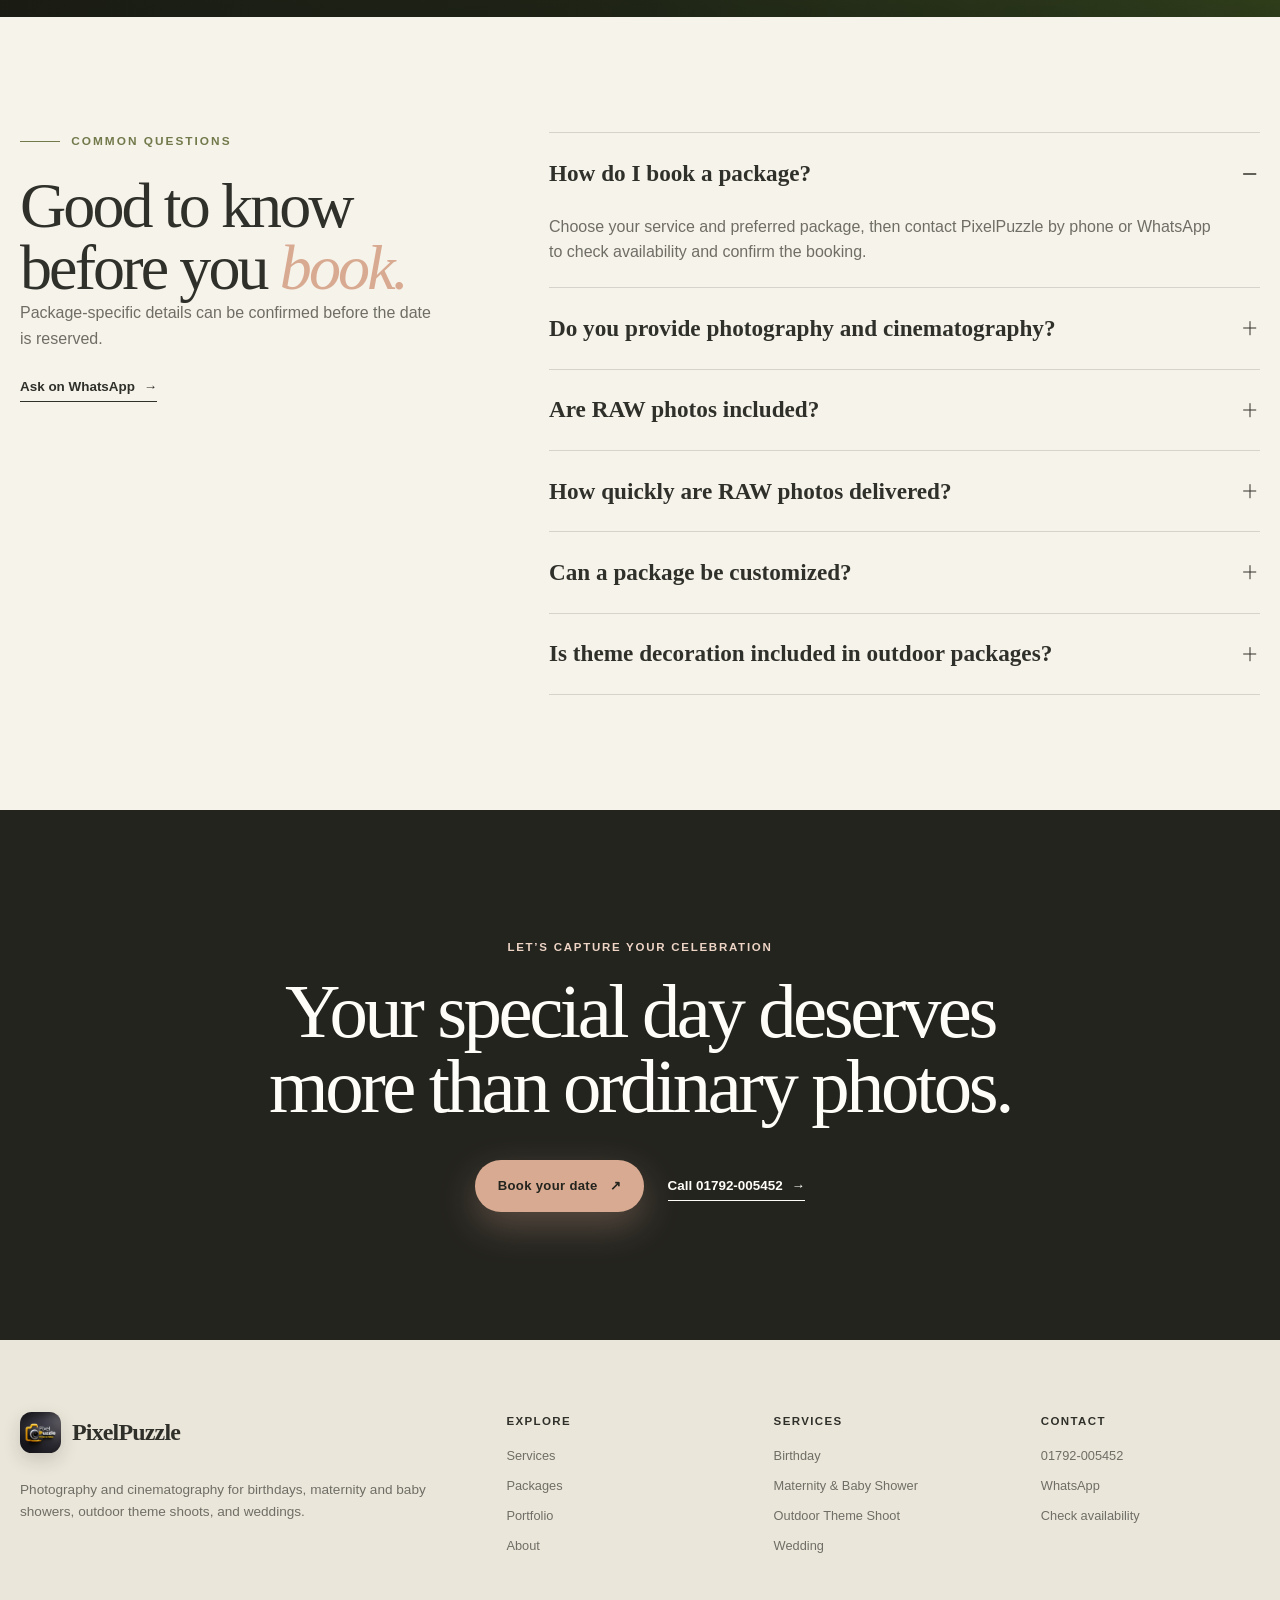
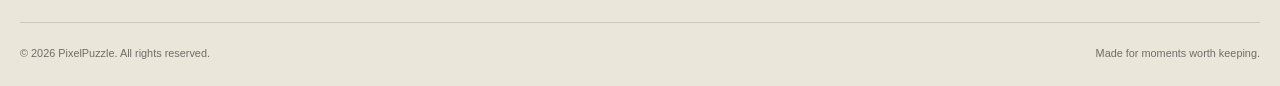
==== commit e8887309: "Add files via upload" ====
--- a/index.html
+++ b/index.html
@@ -95,7 +95,7 @@
 <figcaption>Wedding</figcaption>
 </figure>
 <figure class="hero-photo hero-photo-bottom">
-<img alt="Baby shower maternity portrait by PixelPuzzle" fetchpriority="high" height="590" src="assets/images/maternity.jpg" width="417"/>
+<img alt="Expecting mother in an elegant white maternity portrait" fetchpriority="high" height="2048" src="assets/images/15.jpg" width="1365"/>
 <figcaption>Maternity</figcaption>
 </figure>
 <figure class="hero-photo hero-photo-wide">
@@ -140,7 +140,7 @@
 </div>
 </article>
 <article class="service-card reveal delay-1">
-<img alt="Expecting couple during a soft maternity photo session" decoding="async" height="2048" loading="lazy" src="assets/images/m1.jpg" width="1365"/>
+<img alt="Expecting couple sharing a joyful maternity moment" decoding="async" height="2048" loading="lazy" src="assets/images/12.jpg" width="1365"/>
 <div class="service-card-shade"></div>
 <div class="service-card-content">
 <span>02</span>
@@ -206,7 +206,7 @@
 <article class="package-card featured-package reveal delay-1" id="maternity-package">
 <span class="package-badge">Complete coverage</span>
 <div class="package-image">
-<img alt="PixelPuzzle Baby Shower and Maternity Premium rate card" decoding="async" height="2048" loading="lazy" src="assets/images/photo_0077_2048x2048.jpg" width="2048"/>
+<img alt="Expecting couple posing at a pastel baby shower setup" decoding="async" height="2048" loading="lazy" src="assets/images/13.jpg" width="1365"/>
 <span>Maternity &amp; Baby Shower</span>
 </div>
 <div class="package-content">
@@ -318,8 +318,8 @@
 <figcaption><span>Wedding</span><strong>Bridal portrait</strong></figcaption>
 </figure>
 <figure class="portfolio-item portfolio-item-wide reveal" data-category="maternity">
-<img alt="Elegant indoor maternity portrait" decoding="async" height="2048" loading="lazy" src="assets/images/photo_0047_1365x2048.jpg" width="1365"/>
-<figcaption><span>Maternity</span><strong>Elegant indoor maternity portrait</strong></figcaption>
+<img alt="Parents holding an ultrasound photo over the baby bump" decoding="async" height="1365" loading="lazy" src="assets/images/17.jpg" width="2048"/>
+<figcaption><span>Maternity</span><strong>A little heartbeat, already loved</strong></figcaption>
 </figure>
 <figure class="portfolio-item reveal delay-1" data-category="birthday">
 <img alt="Orange birthday portrait" decoding="async" height="1365" loading="lazy" src="assets/images/photo_0082_2048x1365.jpg" width="2048"/>
@@ -334,8 +334,8 @@
 <figcaption><span>Outdoor Theme</span><strong>Outdoor second birthday theme with family</strong></figcaption>
 </figure>
 <figure class="portfolio-item reveal delay-1" data-category="maternity">
-<img alt="Expecting couple smiling during a maternity session" decoding="async" height="2048" loading="lazy" src="assets/images/m2.jpg" width="1365"/>
-<figcaption><span>Maternity</span><strong>Joyful maternity portrait</strong></figcaption>
+<img alt="Expecting mother during an outdoor maternity portrait session" decoding="async" height="2048" loading="lazy" src="assets/images/21.jpg" width="1365"/>
+<figcaption><span>Maternity</span><strong>Quiet joy before the arrival</strong></figcaption>
 </figure>
 <figure class="portfolio-item portfolio-item-wide reveal delay-2" data-category="wedding">
 <img alt="Bride and groom embracing during a wedding shoot" height="1165" loading="lazy" src="assets/images/wedding-02.webp" width="858"/>
@@ -437,7 +437,7 @@
 <div class="booking-copy reveal">
 <p class="eyebrow eyebrow-light"><span></span> Check availability</p>
 <h2>Tell us about<br/>your <em>event.</em></h2>
-<p>Share the program start date, time, and basic event details below. The form will prepare a WhatsApp message so the PixelPuzzle team can confirm availability.</p>
+<p>Share the program date, time, and basic event details below. The form will prepare a WhatsApp message so the PixelPuzzle team can confirm availability.</p>
 <a class="booking-phone" href="tel:+8801792005452"><span>Call directly</span><strong>01792-005452</strong></a>
 </div>
 <form class="booking-form reveal delay-1" id="bookingForm" novalidate="">
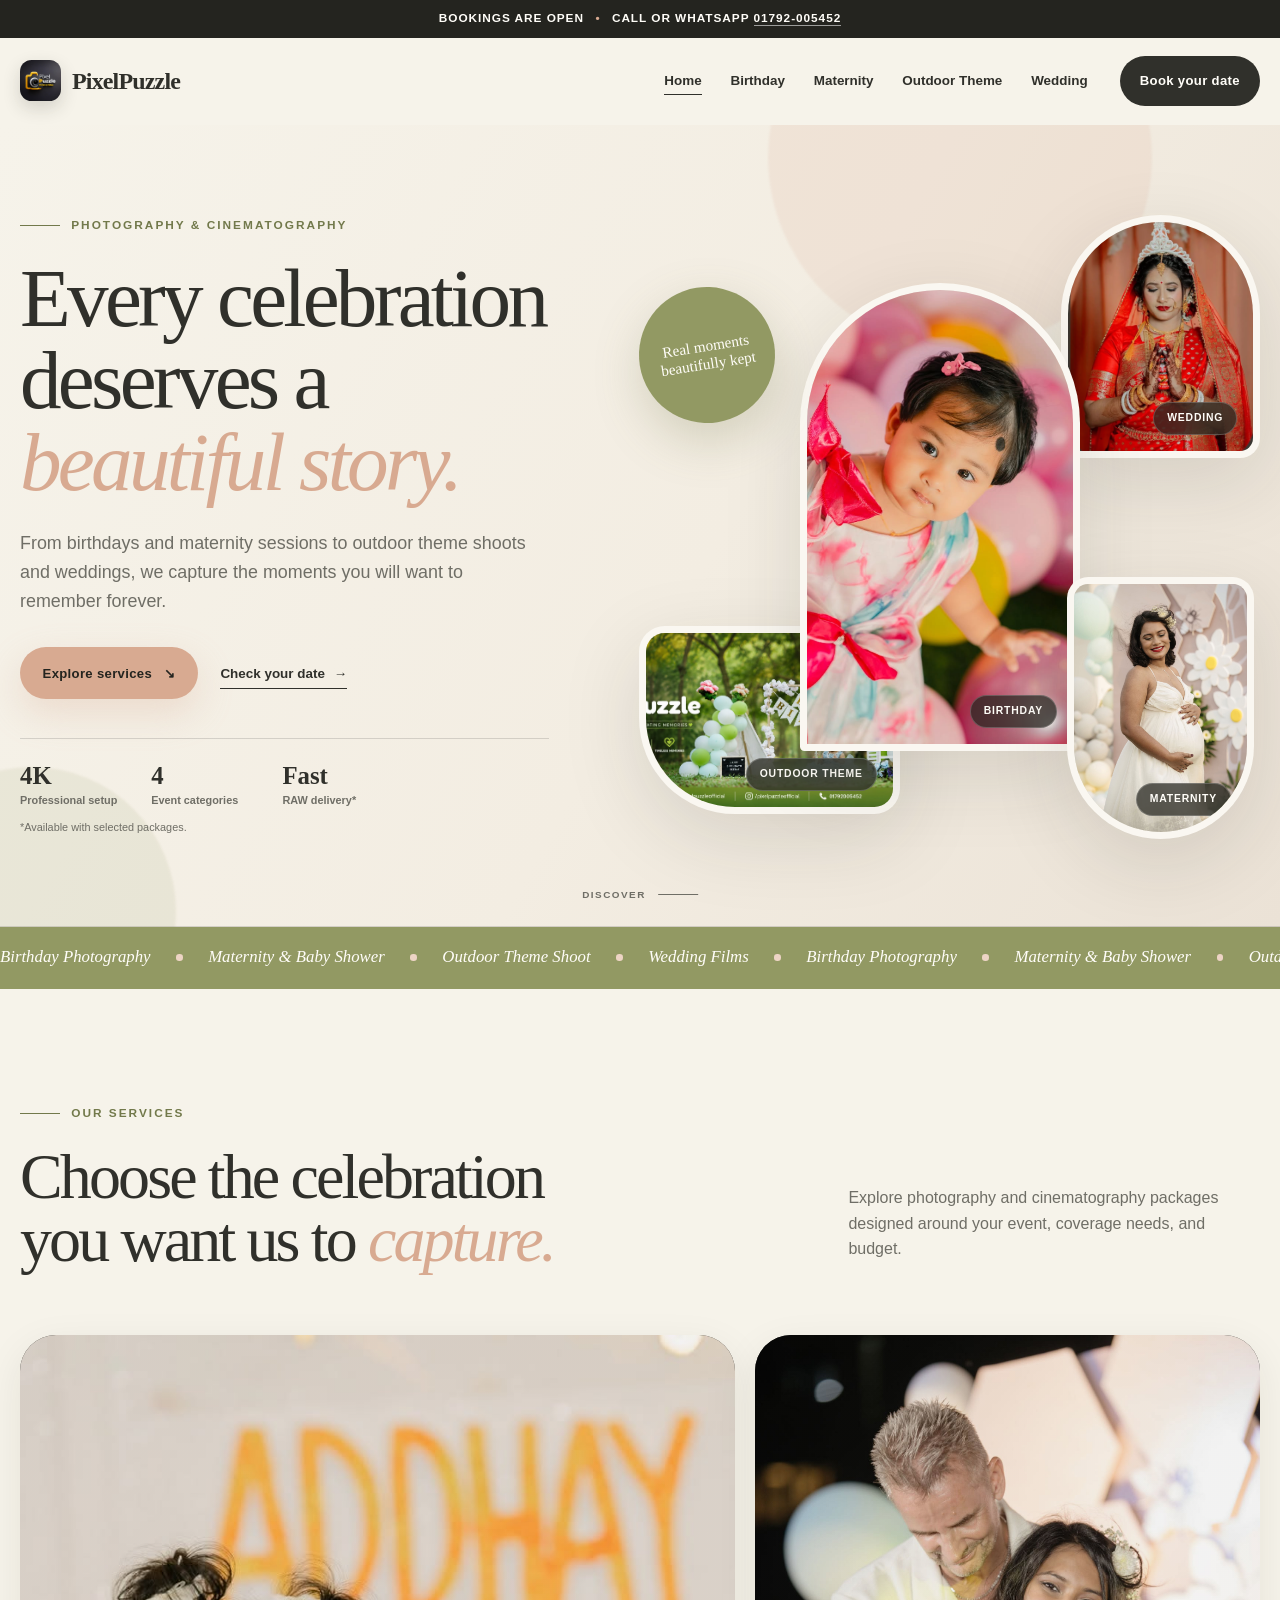
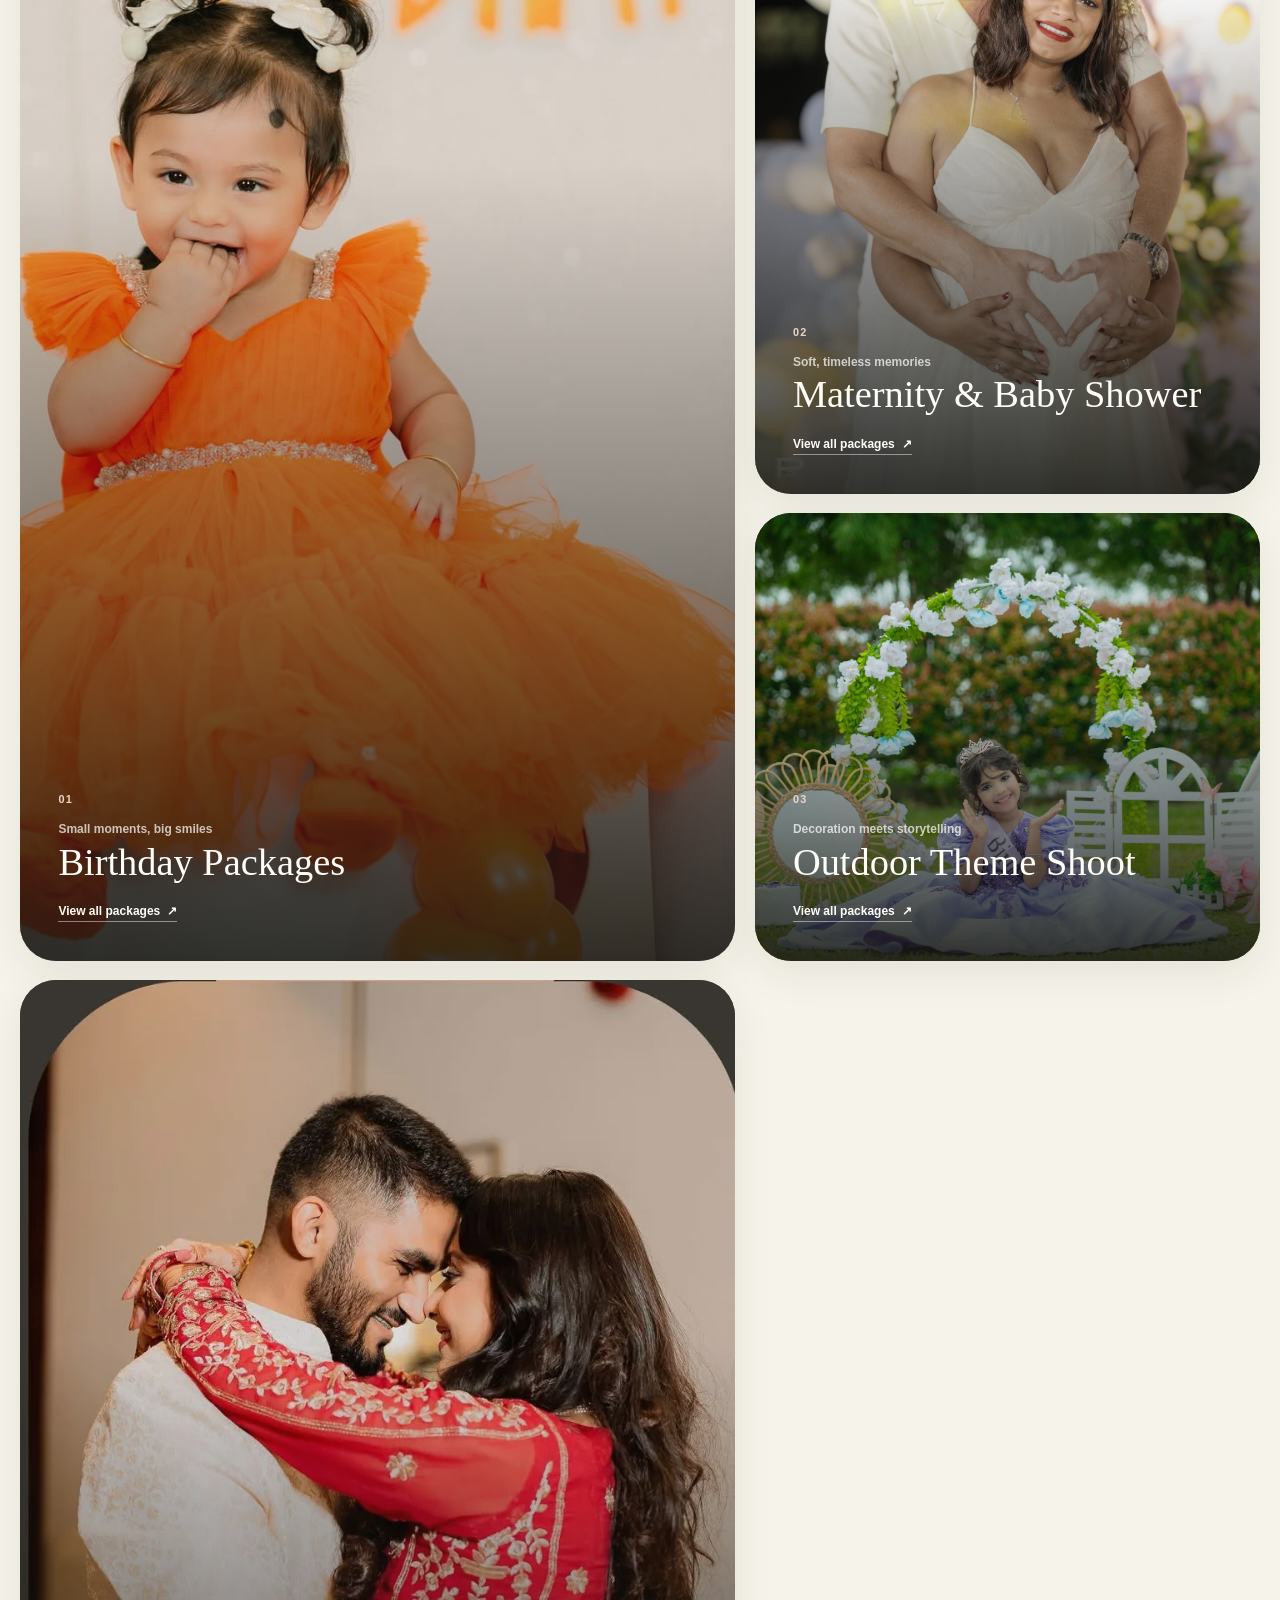
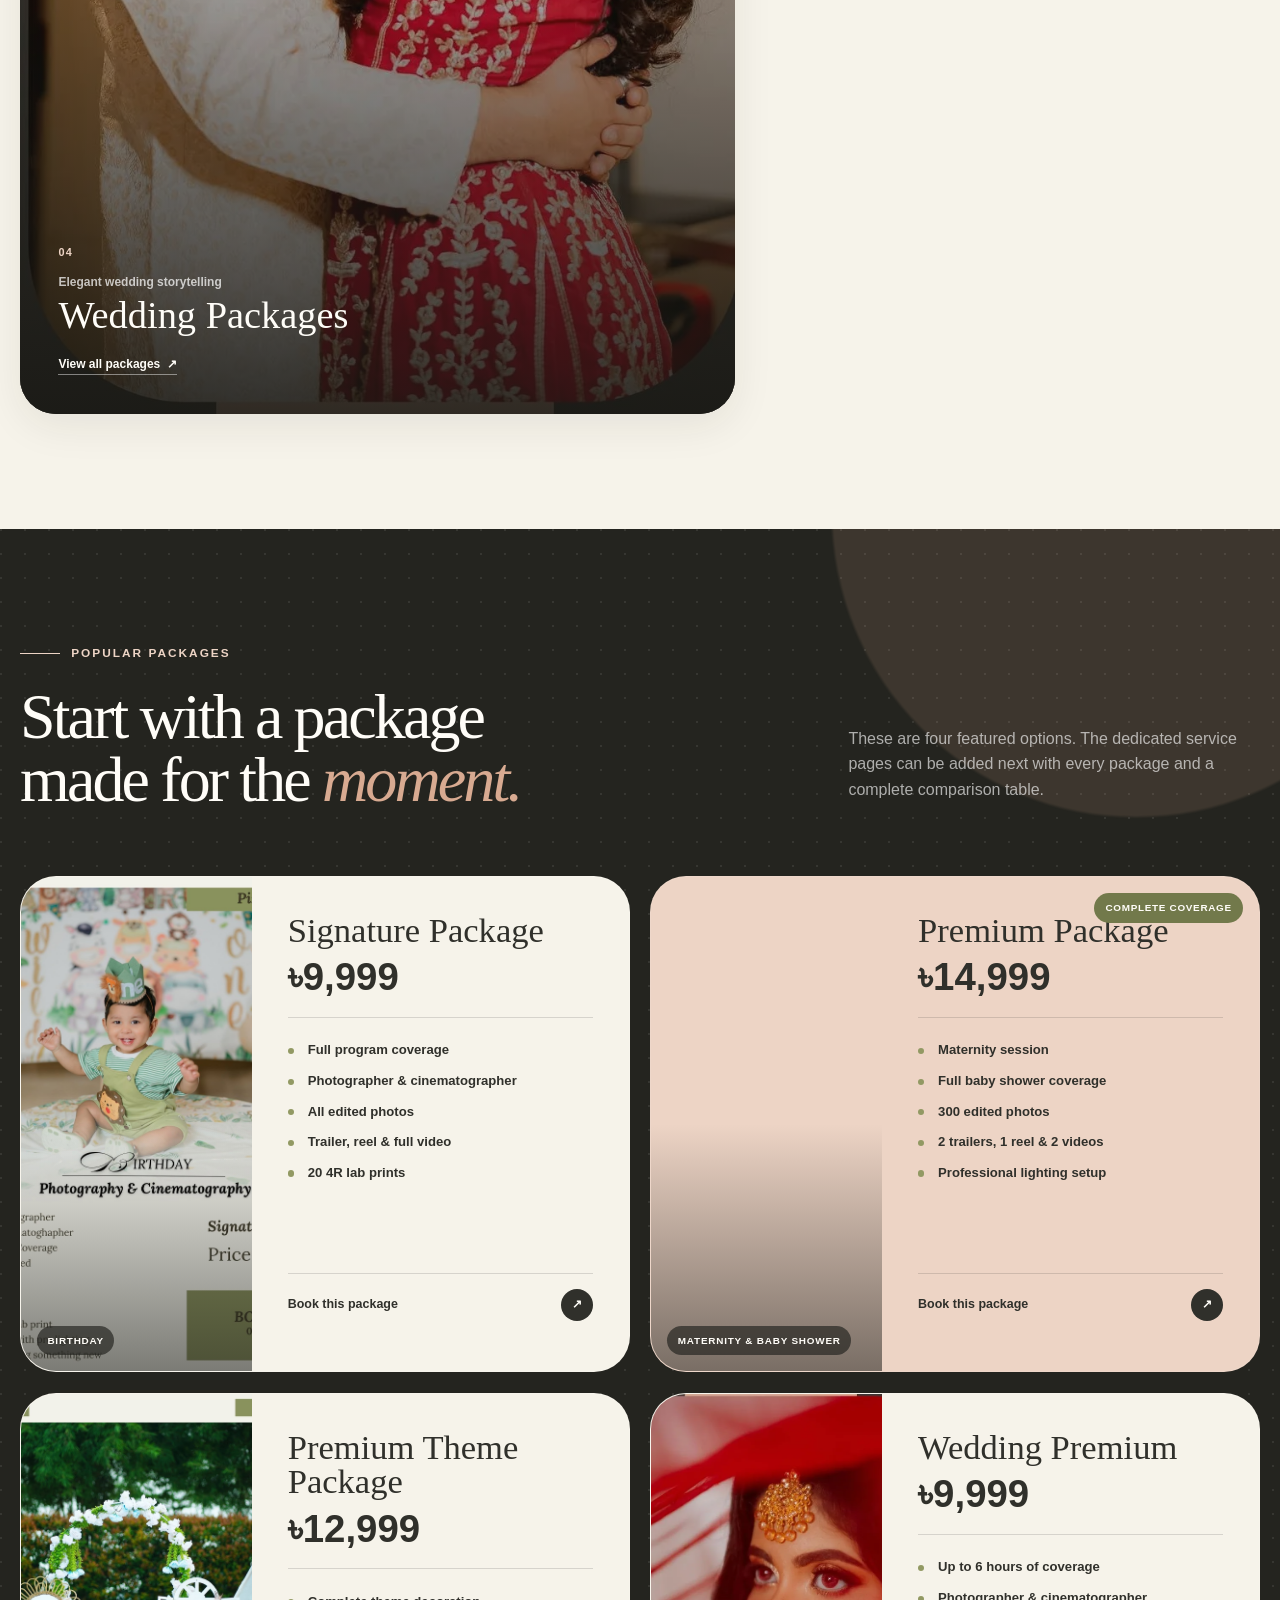
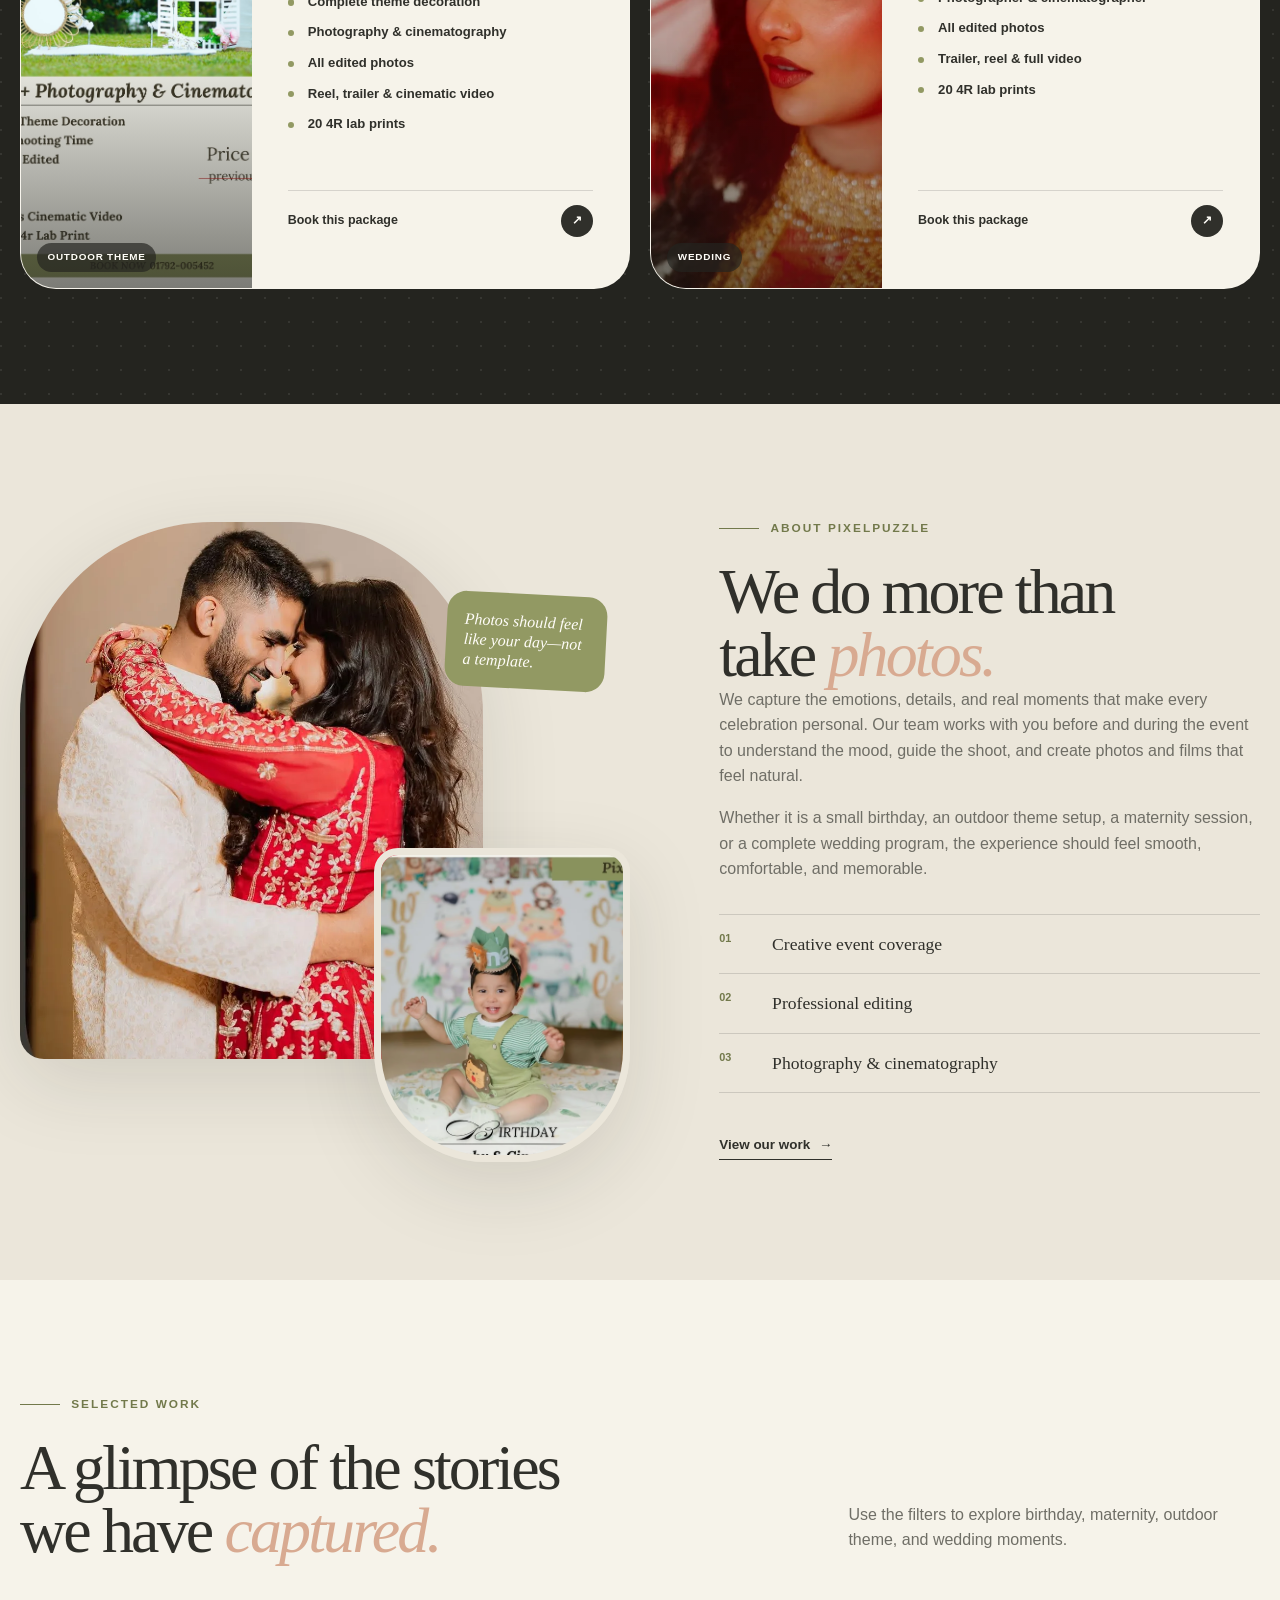
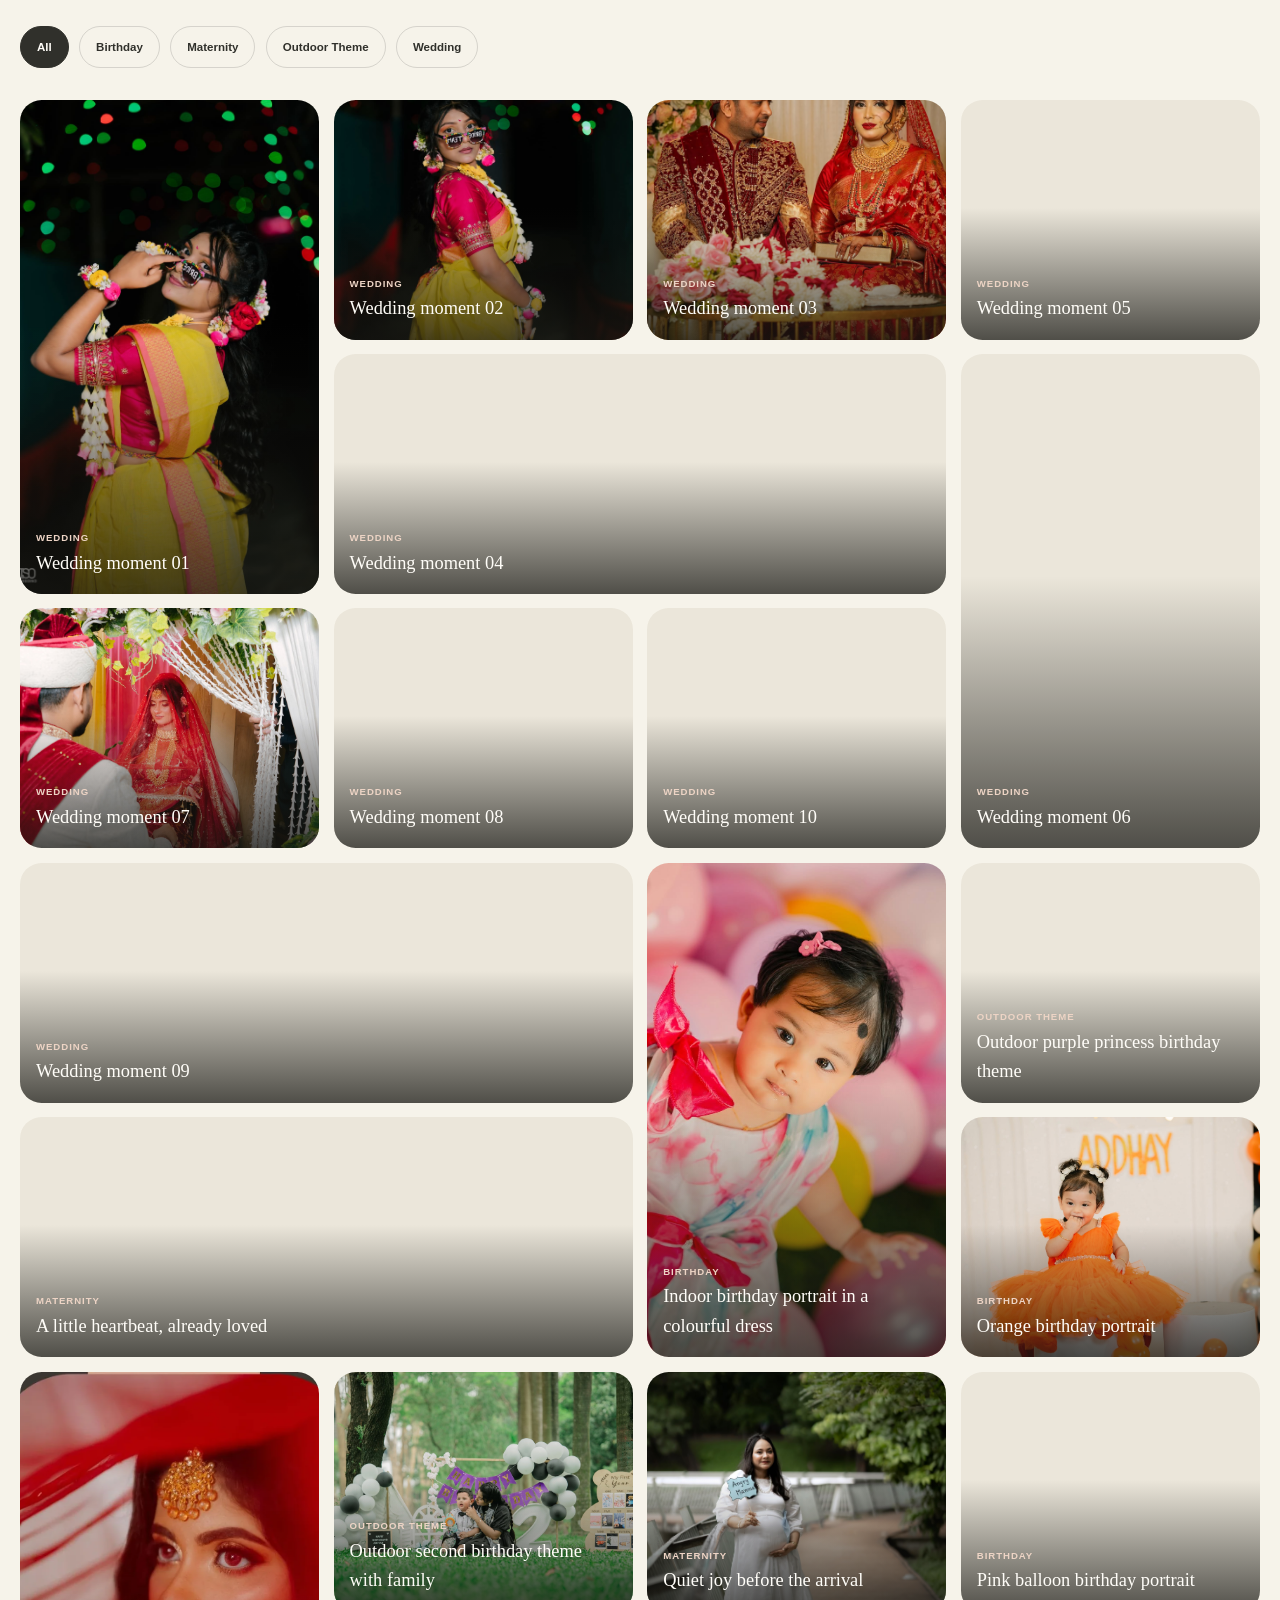
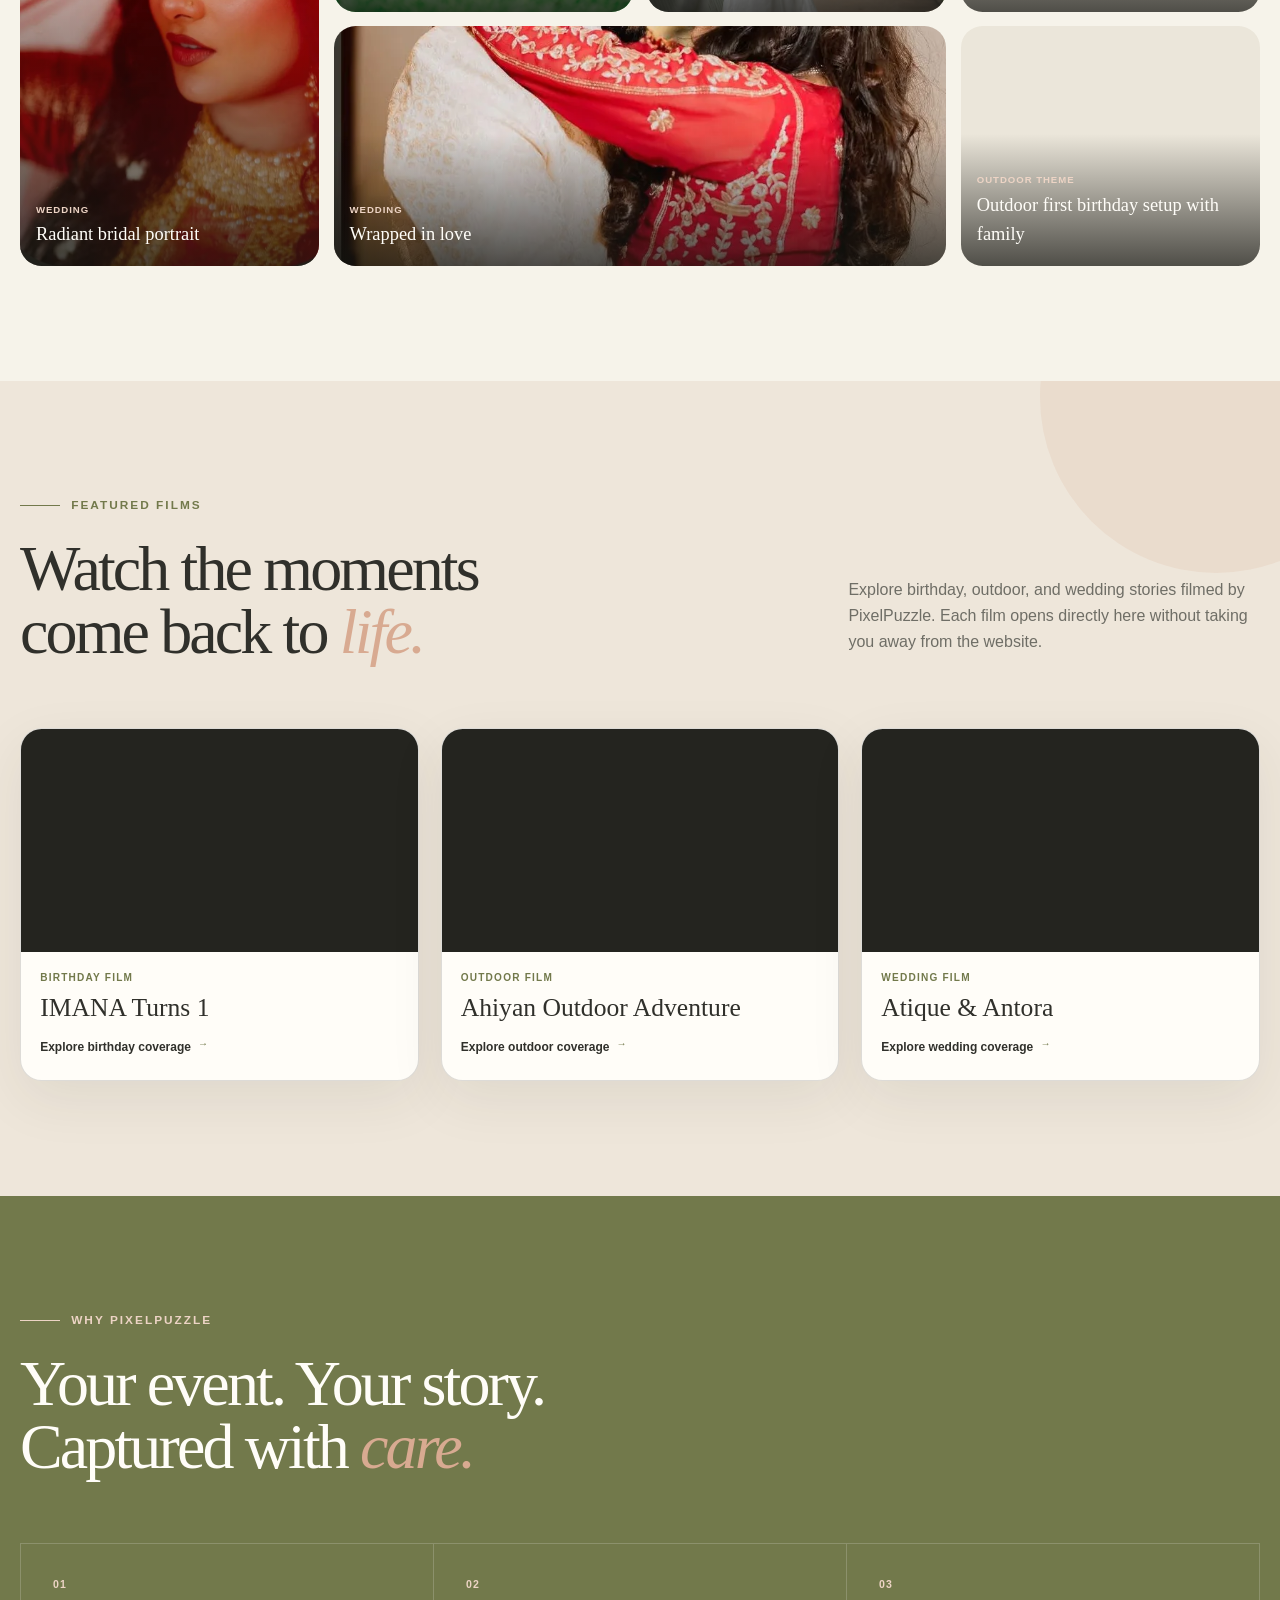
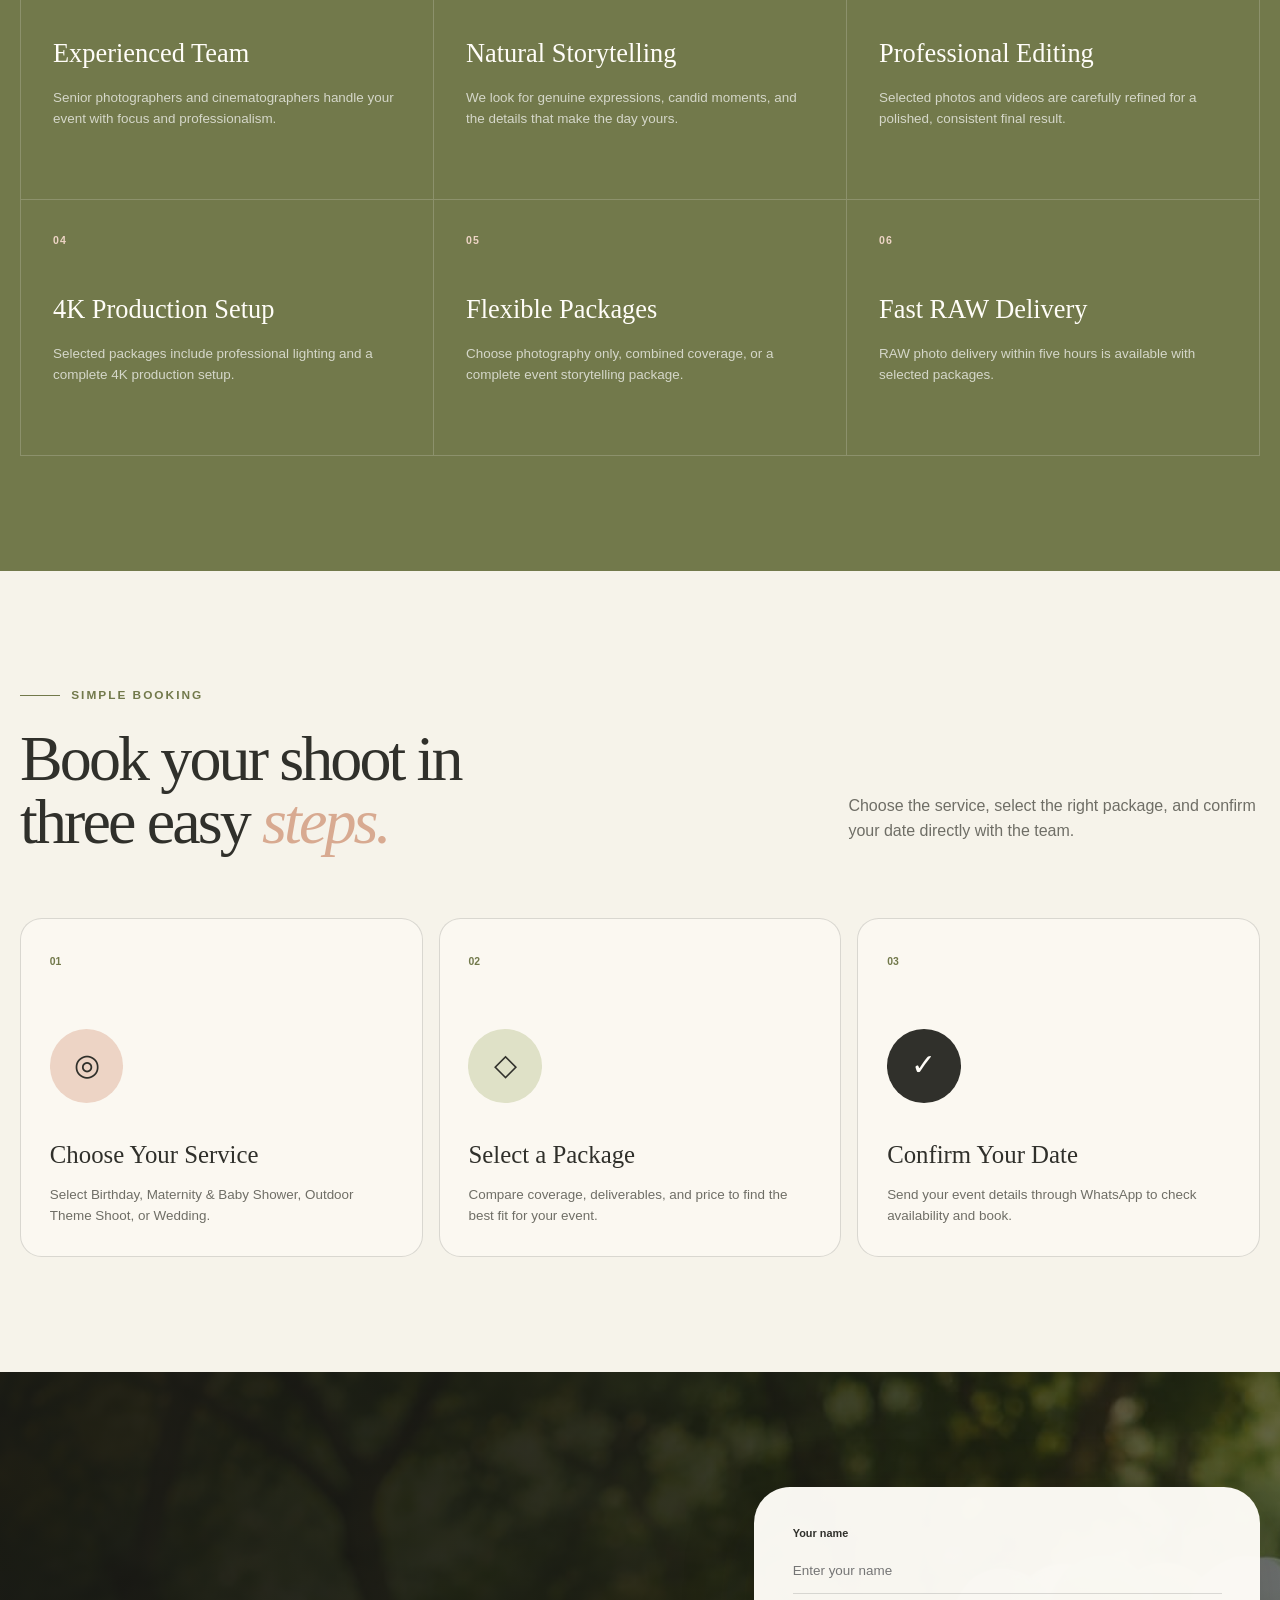
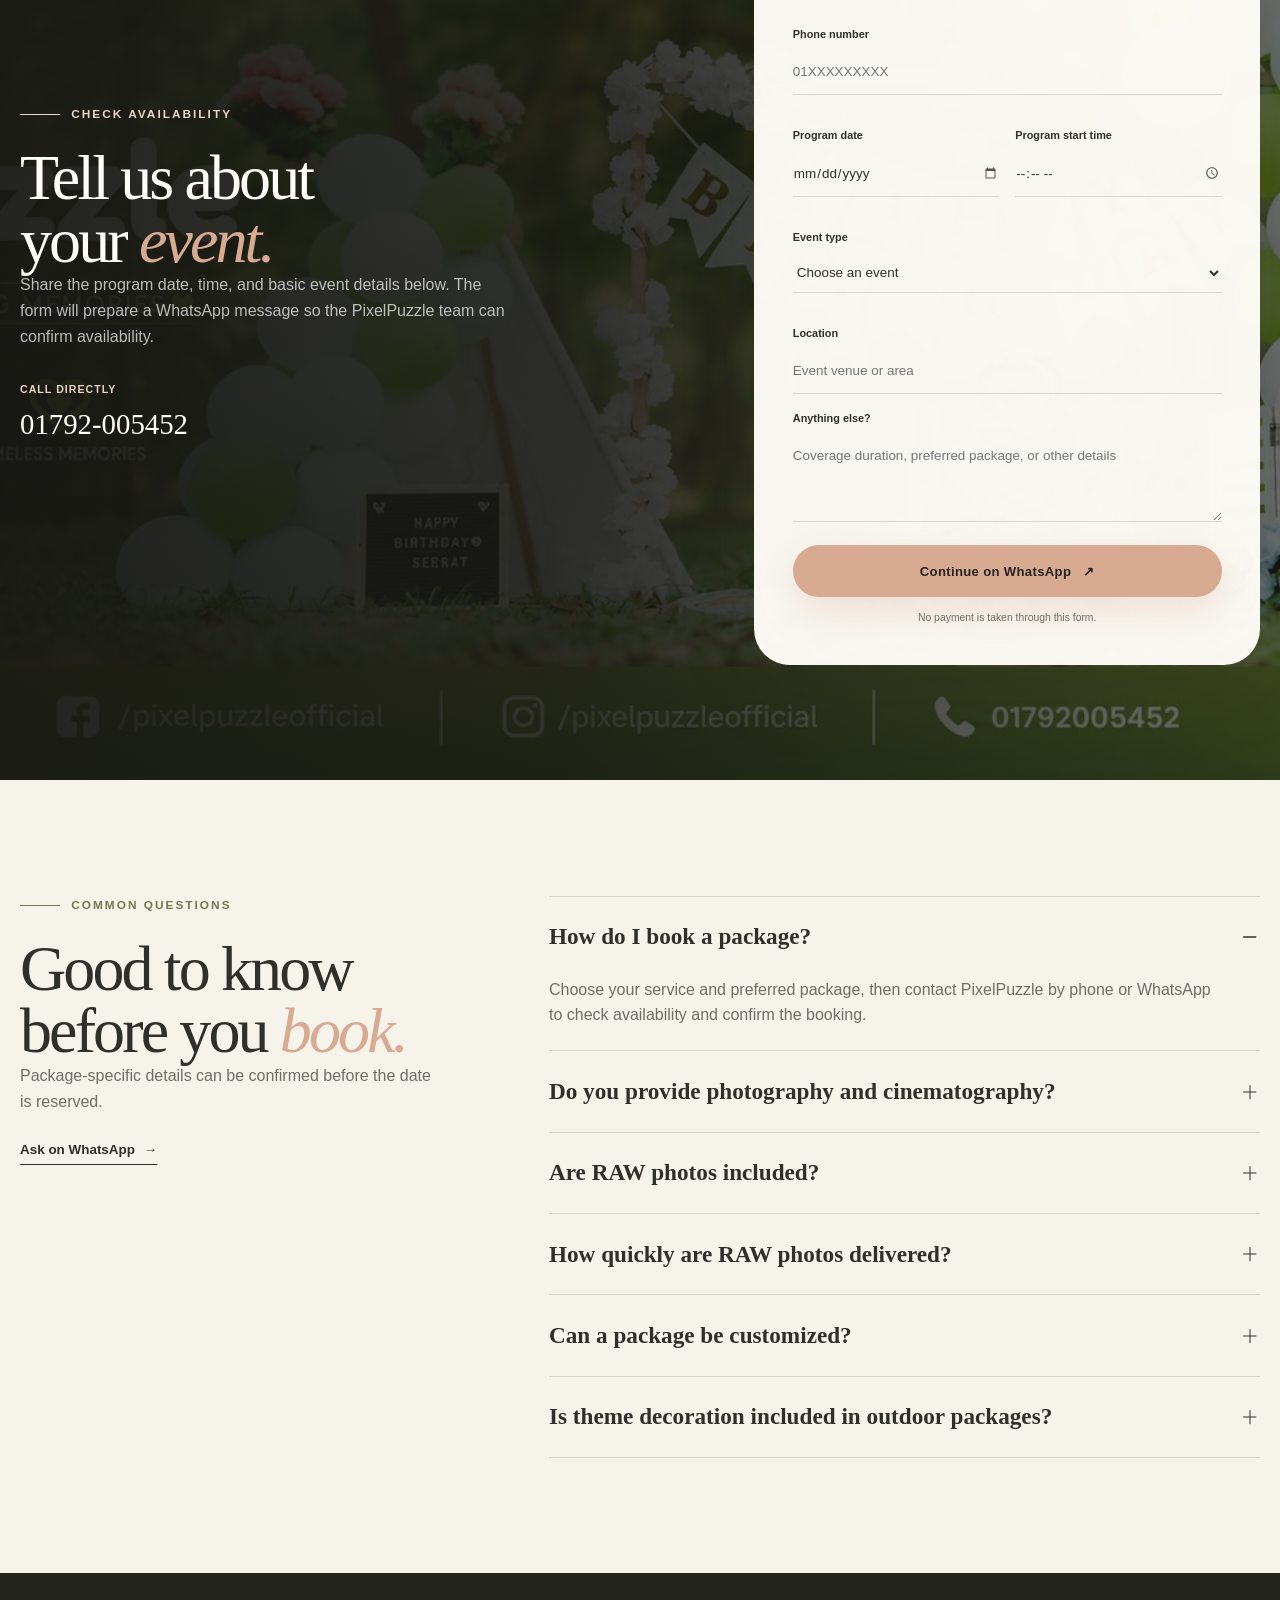
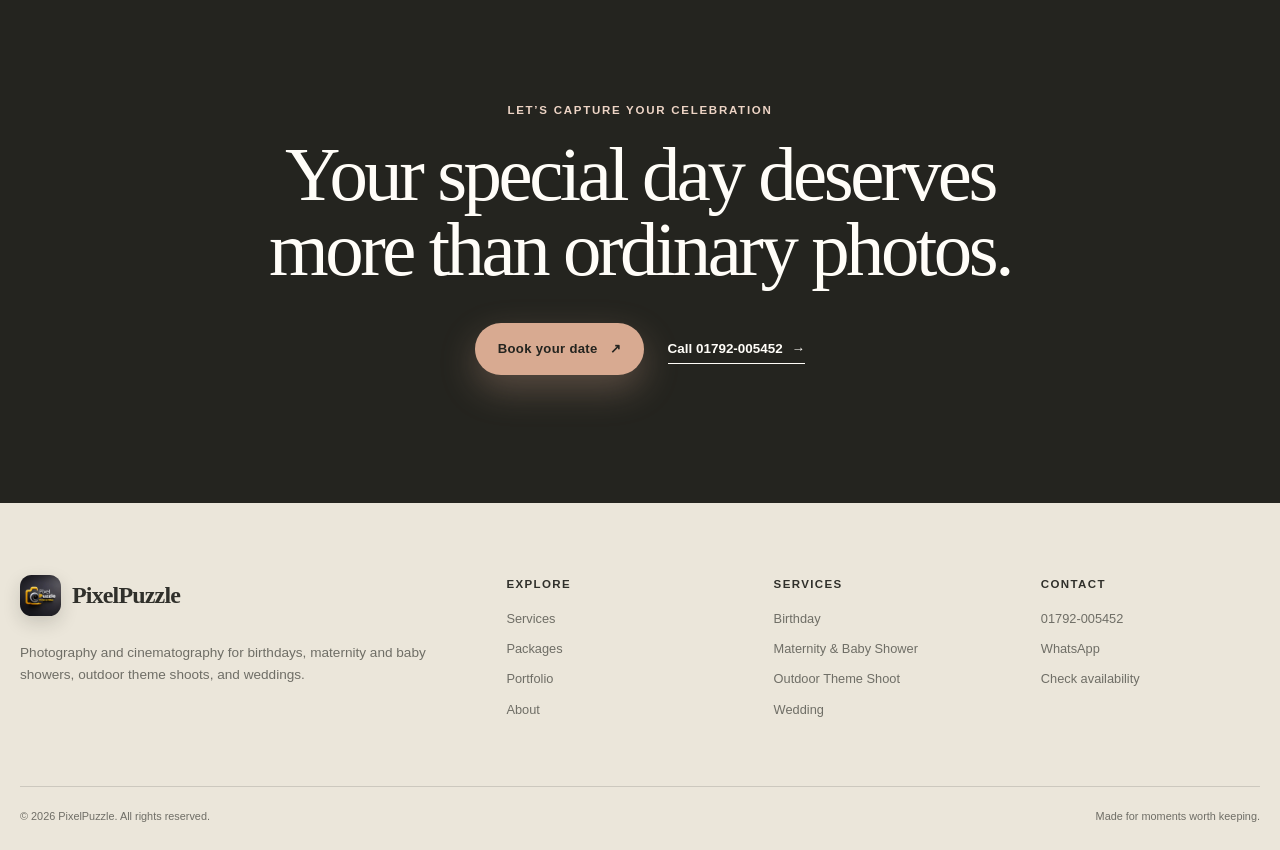
==== commit 3069013f: "Add files via upload" ====
--- a/index.html
+++ b/index.html
@@ -305,6 +305,46 @@
 <button aria-pressed="false" class="filter-button" data-filter="wedding" type="button">Wedding</button>
 </div>
 <div aria-live="polite" class="portfolio-grid" id="portfolioGrid">
+<figure class="portfolio-item portfolio-item-tall reveal" data-category="wedding">
+<img alt="Wedding moment 01" decoding="async" loading="lazy" src="assets/1.jpg"/>
+<figcaption><span>Wedding</span><strong>Wedding moment 01</strong></figcaption>
+</figure>
+<figure class="portfolio-item reveal delay-1" data-category="wedding">
+<img alt="Wedding moment 02" decoding="async" loading="lazy" src="assets/2.jpg"/>
+<figcaption><span>Wedding</span><strong>Wedding moment 02</strong></figcaption>
+</figure>
+<figure class="portfolio-item reveal delay-2" data-category="wedding">
+<img alt="Wedding moment 03" decoding="async" loading="lazy" src="assets/3.jpg"/>
+<figcaption><span>Wedding</span><strong>Wedding moment 03</strong></figcaption>
+</figure>
+<figure class="portfolio-item portfolio-item-wide reveal" data-category="wedding">
+<img alt="Wedding moment 04" decoding="async" loading="lazy" src="assets/4.jpg"/>
+<figcaption><span>Wedding</span><strong>Wedding moment 04</strong></figcaption>
+</figure>
+<figure class="portfolio-item reveal delay-1" data-category="wedding">
+<img alt="Wedding moment 05" decoding="async" loading="lazy" src="assets/5.jpg"/>
+<figcaption><span>Wedding</span><strong>Wedding moment 05</strong></figcaption>
+</figure>
+<figure class="portfolio-item portfolio-item-tall reveal delay-2" data-category="wedding">
+<img alt="Wedding moment 06" decoding="async" loading="lazy" src="assets/6.jpg"/>
+<figcaption><span>Wedding</span><strong>Wedding moment 06</strong></figcaption>
+</figure>
+<figure class="portfolio-item reveal" data-category="wedding">
+<img alt="Wedding moment 07" decoding="async" loading="lazy" src="assets/7.jpg"/>
+<figcaption><span>Wedding</span><strong>Wedding moment 07</strong></figcaption>
+</figure>
+<figure class="portfolio-item reveal delay-1" data-category="wedding">
+<img alt="Wedding moment 08" decoding="async" loading="lazy" src="assets/8.jpg"/>
+<figcaption><span>Wedding</span><strong>Wedding moment 08</strong></figcaption>
+</figure>
+<figure class="portfolio-item portfolio-item-wide reveal delay-2" data-category="wedding">
+<img alt="Wedding moment 09" decoding="async" loading="lazy" src="assets/9.jpg"/>
+<figcaption><span>Wedding</span><strong>Wedding moment 09</strong></figcaption>
+</figure>
+<figure class="portfolio-item reveal" data-category="wedding">
+<img alt="Wedding moment 10" decoding="async" loading="lazy" src="assets/10.jpg"/>
+<figcaption><span>Wedding</span><strong>Wedding moment 10</strong></figcaption>
+</figure>
 <figure class="portfolio-item portfolio-item-tall reveal" data-category="birthday">
 <img alt="Indoor birthday portrait in a colourful dress" decoding="async" height="1365" loading="lazy" src="assets/images/photo_0068_2048x1365.jpg" width="2048"/>
 <figcaption><span>Birthday</span><strong>Indoor birthday portrait in a colourful dress</strong></figcaption>
@@ -313,10 +353,6 @@
 <img alt="Outdoor purple princess birthday theme" decoding="async" height="1365" loading="lazy" src="assets/images/photo_0018_2048x1365.jpg" width="2048"/>
 <figcaption><span>Outdoor Theme</span><strong>Outdoor purple princess birthday theme</strong></figcaption>
 </figure>
-<figure class="portfolio-item reveal delay-2" data-category="wedding">
-<img alt="Bride wearing traditional wedding jewelry" height="1400" loading="lazy" src="assets/images/portfolio-wedding-02.webp" width="933"/>
-<figcaption><span>Wedding</span><strong>Bridal portrait</strong></figcaption>
-</figure>
 <figure class="portfolio-item portfolio-item-wide reveal" data-category="maternity">
 <img alt="Parents holding an ultrasound photo over the baby bump" decoding="async" height="1365" loading="lazy" src="assets/images/17.jpg" width="2048"/>
 <figcaption><span>Maternity</span><strong>A little heartbeat, already loved</strong></figcaption>
@@ -348,10 +384,6 @@
 <figure class="portfolio-item reveal delay-1" data-category="outdoor">
 <img alt="Outdoor first birthday setup with family" decoding="async" height="1365" loading="lazy" src="assets/images/photo_0169_2048x1365.jpg" width="2048"/>
 <figcaption><span>Outdoor Theme</span><strong>Outdoor first birthday setup with family</strong></figcaption>
-</figure>
-<figure class="portfolio-item reveal delay-2" data-category="wedding">
-<img alt="Bride in classic wedding attire" height="1400" loading="lazy" src="assets/images/portfolio-wedding-02.webp" width="933"/>
-<figcaption><span>Wedding</span><strong>Classic bridal details</strong></figcaption>
 </figure>
 </div>
 </div>
